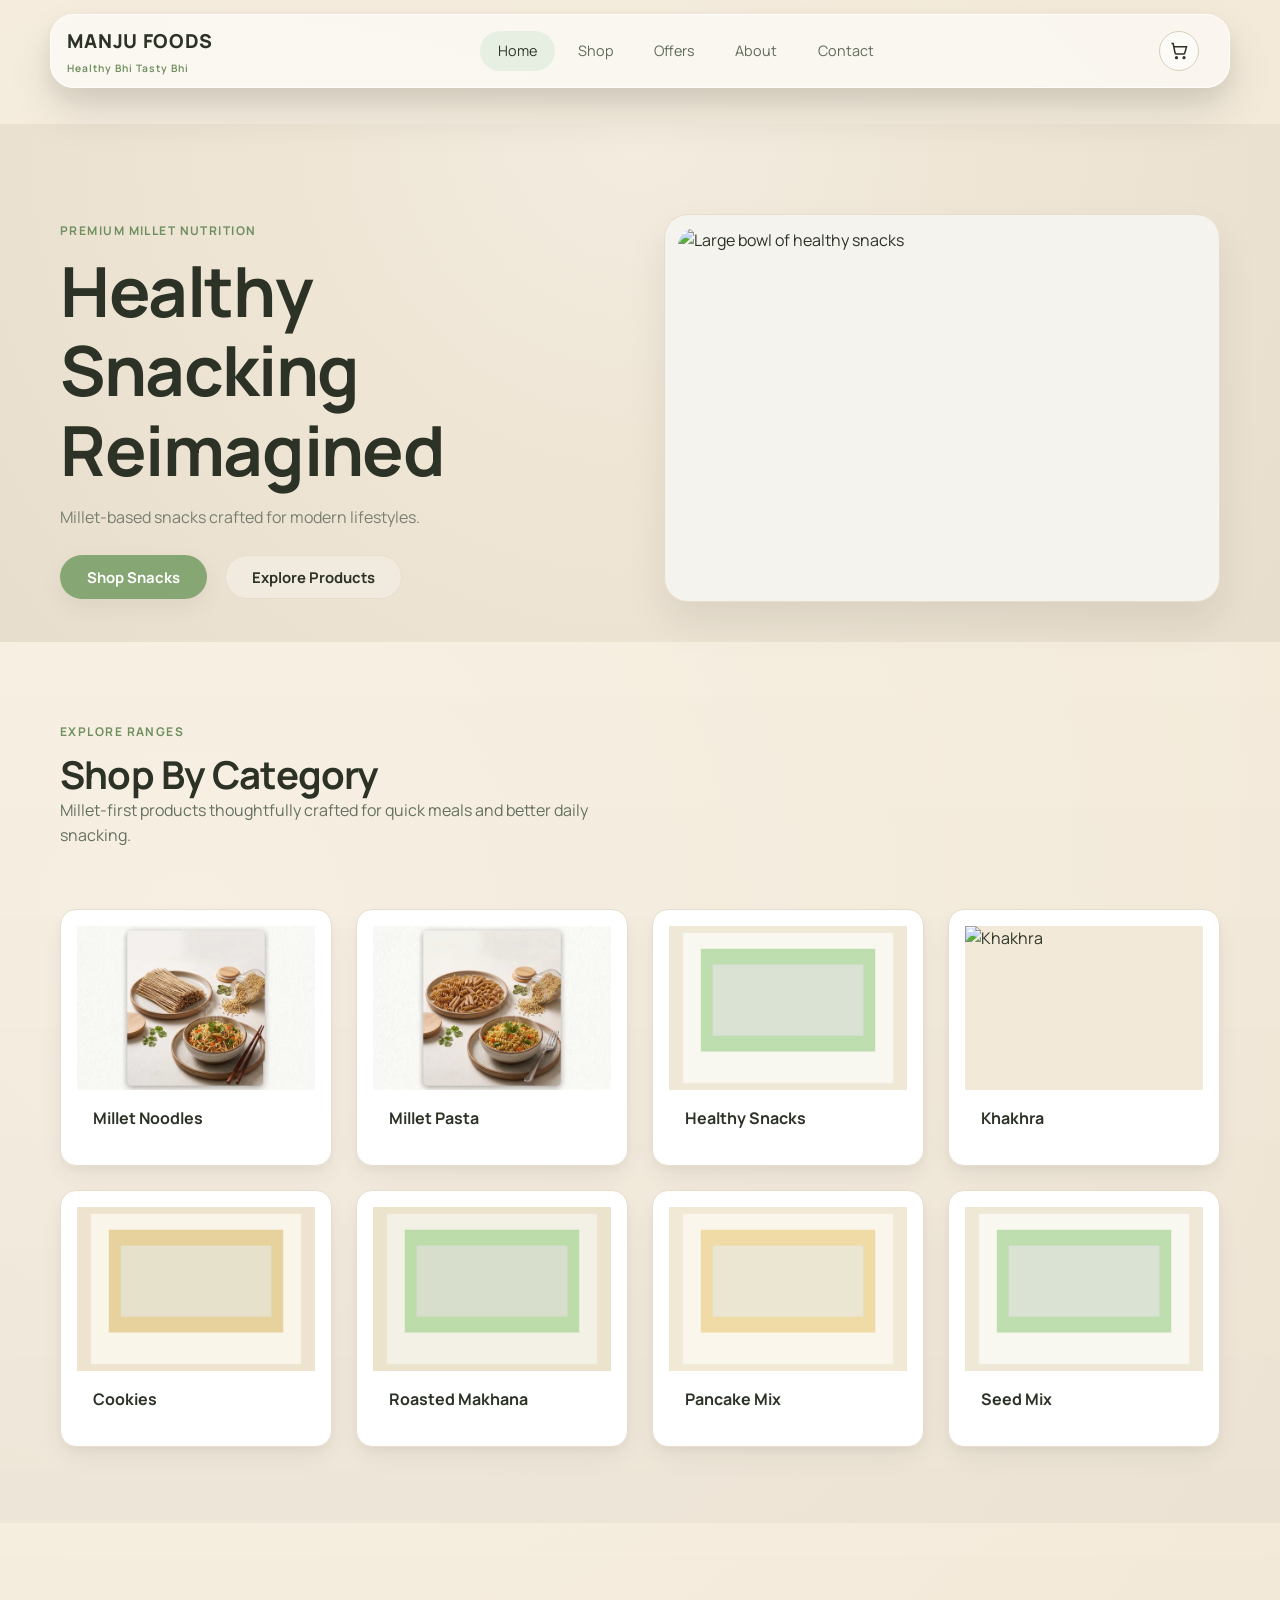
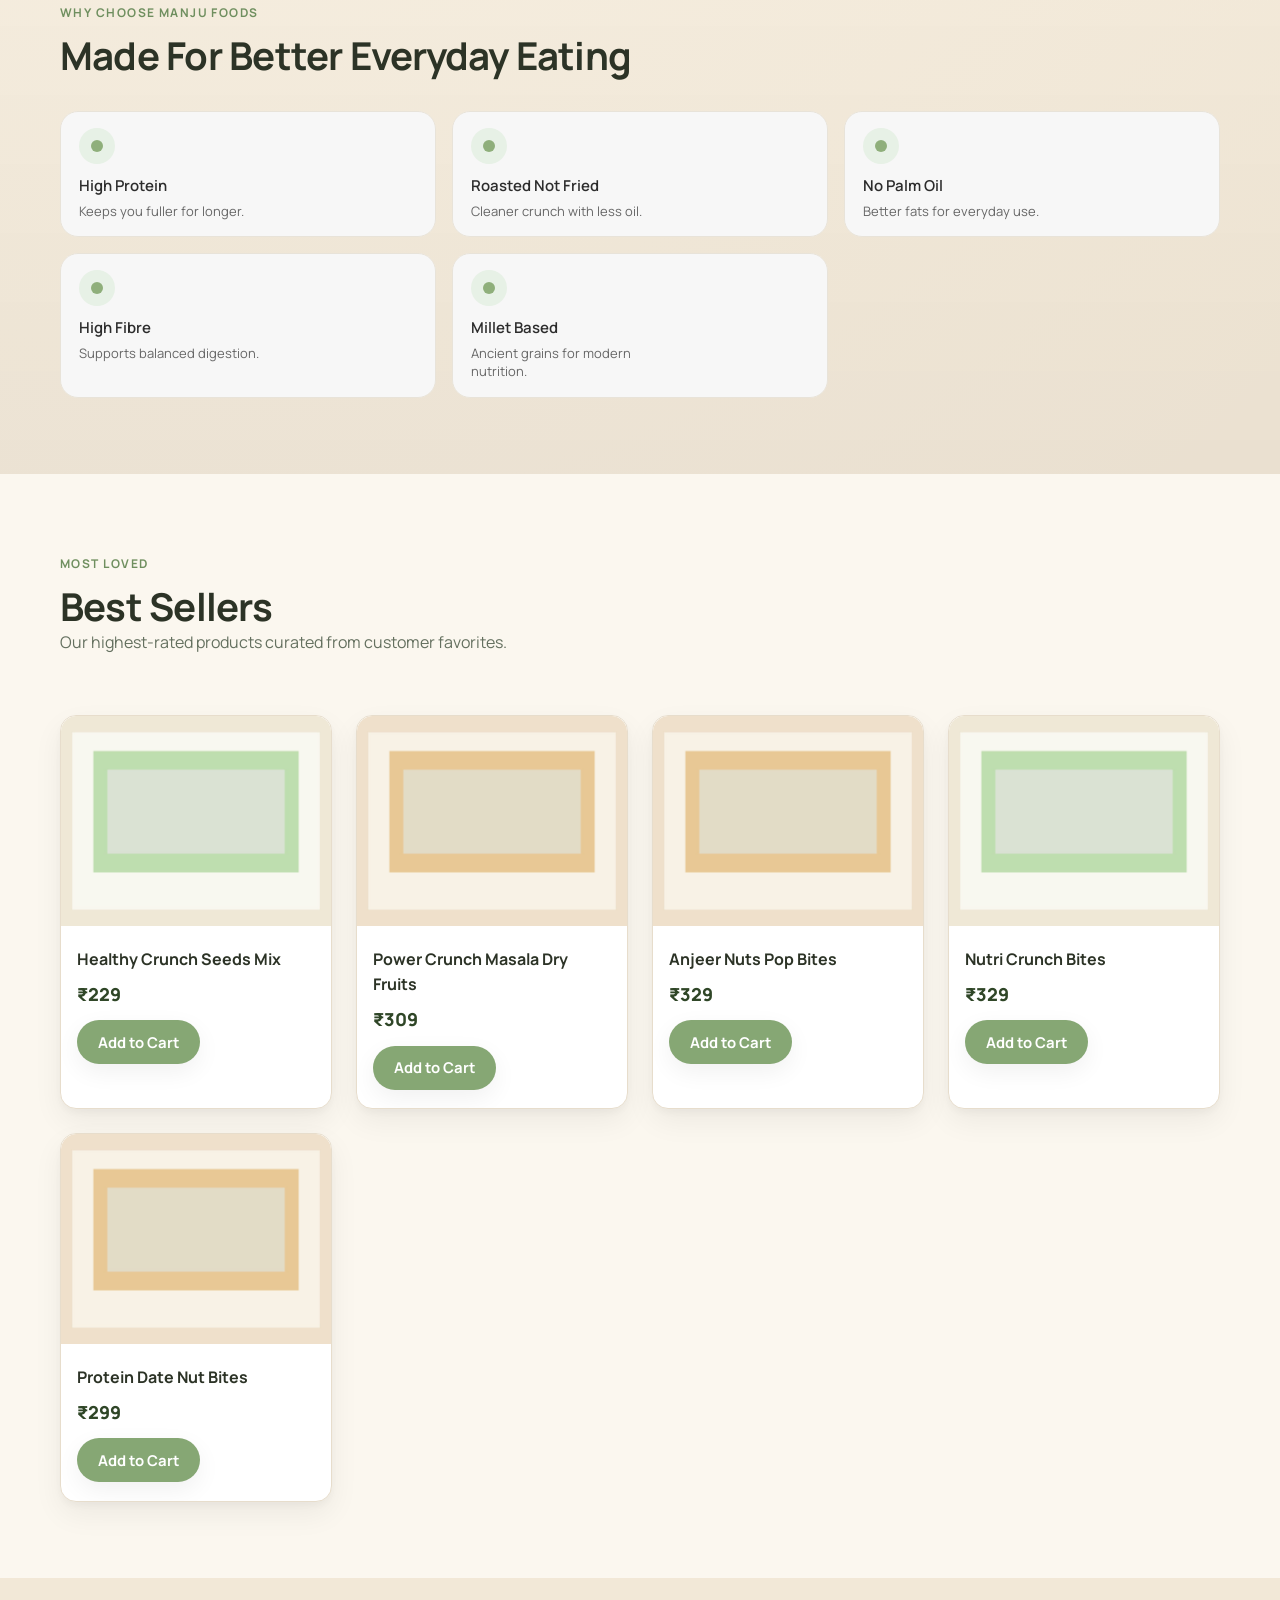
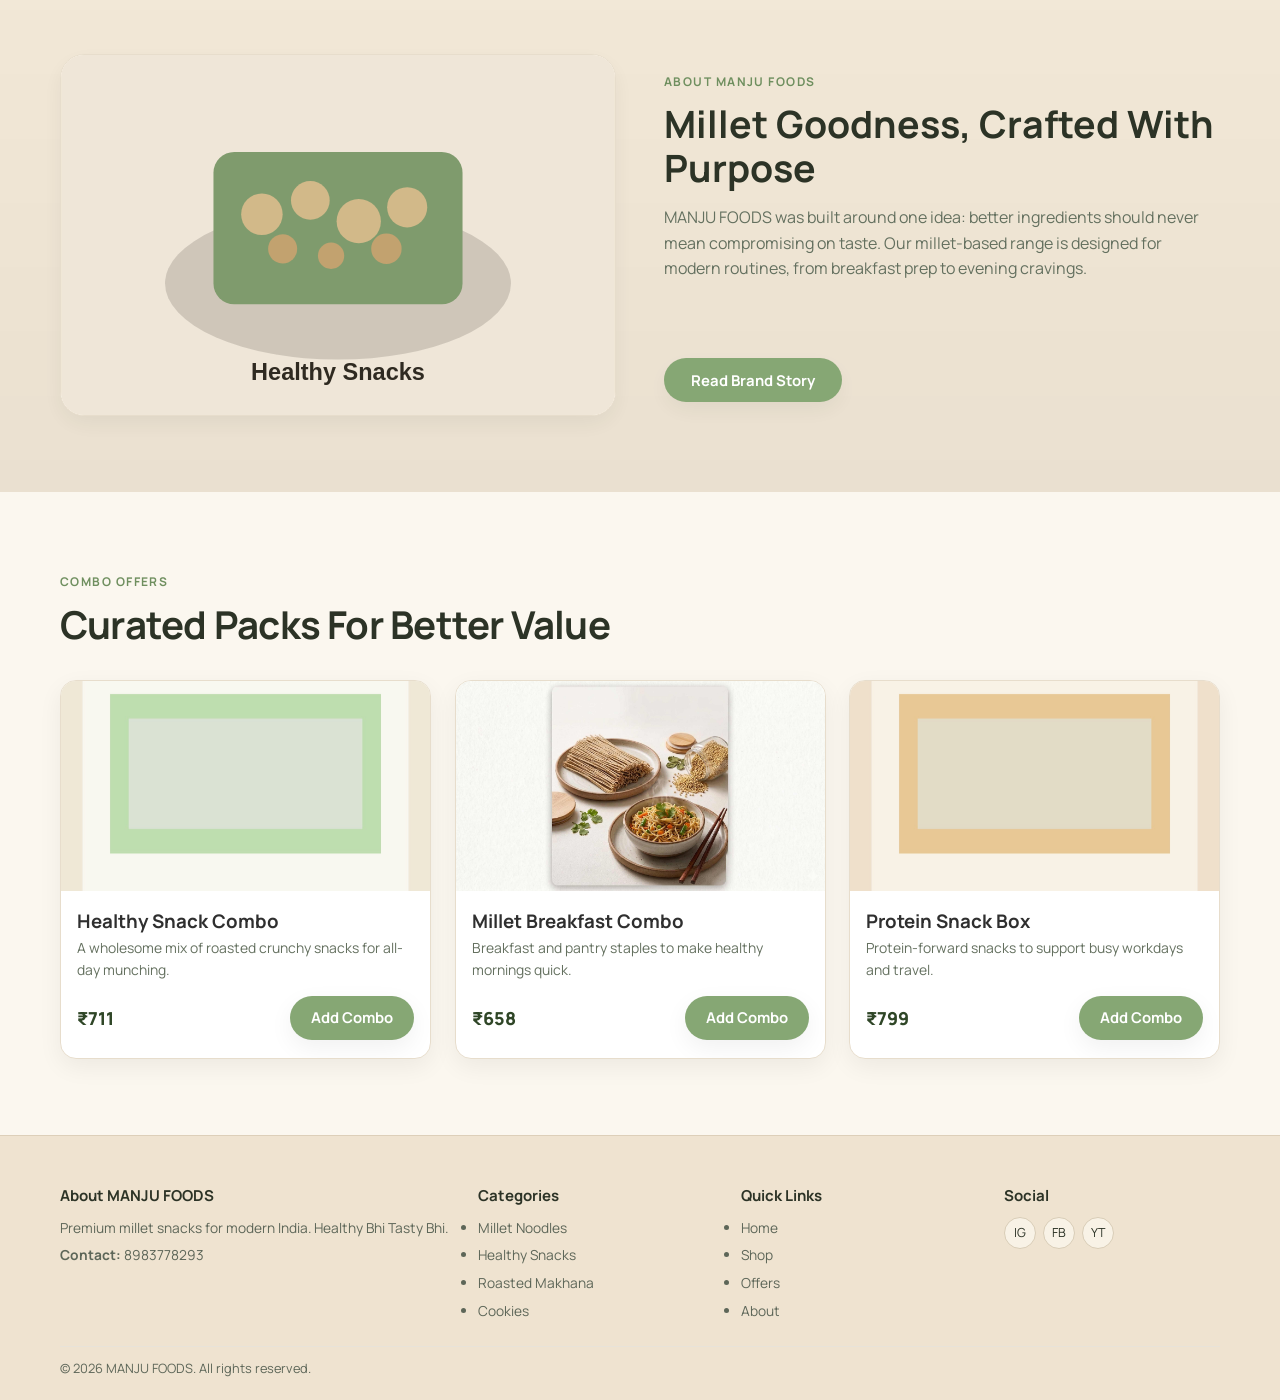
==== index.html @ 7145da46 "UI update: floating icons mobile only + responsive fixes" ====
<!DOCTYPE html>
<html lang="en">
<head>
  <meta charset="UTF-8" />
  <meta name="viewport" content="width=device-width, initial-scale=1.0" />
  <title>MANJU FOODS | Healthy Bhi Tasty Bhi</title>
  <meta name="description" content="MANJU FOODS premium millet-based snacks. Healthy Bhi Tasty Bhi." />
  <script>
    tailwind.config = {
      theme: {
        extend: {
          colors: {
            charcoal: "#151512",
            cream: "#f7f3e9",
            pistachio: "#7b9a66",
            beige: "#dbc8a9",
            gold: "#c6a96a"
          },
          fontFamily: {
            sans: ["Manrope", "sans-serif"]
          }
        }
      }
    };
  </script>
  <script src="https://cdn.tailwindcss.com"></script>
  <link rel="stylesheet" href="css/style.css" />
</head>
<body class="home-premium-top">
  <header class="site-header premium-topbar">
    <div class="container nav-shell">
      <a class="brand" href="index.html">MANJU FOODS<span>Healthy Bhi Tasty Bhi</span></a>

      <nav class="desktop-nav" aria-label="Primary Navigation">
        <a class="active" href="index.html">Home</a>
        <a href="shop.html">Shop</a>
        <a href="offers.html">Offers</a>
        <a href="about.html">About</a>
        <a href="#contact">Contact</a>
      </nav>

      <a class="cart-link" href="cart.html" aria-label="Shopping cart">
        <svg viewBox="0 0 24 24" fill="none" stroke="currentColor" stroke-width="1.8" aria-hidden="true">
          <circle cx="9" cy="20" r="1"></circle>
          <circle cx="18" cy="20" r="1"></circle>
          <path d="M3 3h2l2.2 11.1a2 2 0 0 0 2 1.6h7.8a2 2 0 0 0 2-1.6L21 7H6"></path>
        </svg>
        <span class="cart-count" data-cart-count>0</span>
      </a>

      <button class="menu-toggle" type="button" data-menu-toggle aria-label="Open menu">
        <span></span><span></span><span></span>
      </button>
    </div>

    <nav class="mobile-menu" data-mobile-menu aria-label="Mobile Navigation">
      <a class="active" href="index.html">Home</a>
      <a href="shop.html">Shop</a>
      <a href="offers.html">Offers</a>
      <a href="about.html">About</a>
      <a href="#contact">Contact</a>
      <a href="cart.html">Cart</a>
    </nav>
  </header>

  <main class="site-main">
    <section class="hero section-dark premium-hero">
      <div class="container hero-grid">
        <div class="hero-copy">
          <span class="eyebrow">Premium Millet Nutrition</span>
          <h1>Healthy Snacking Reimagined</h1>
          <p class="hero-subtext">Millet-based snacks crafted for modern lifestyles.</p>

          <div class="hero-buttons">
            <a class="btn btn-primary" href="shop.html">Shop Snacks</a>
            <a class="btn btn-secondary" href="shop.html">Explore Products</a>
          </div>
        </div>

        <div class="hero-image-box">
          <img src="images/hero-bowl.png" alt="Large bowl of healthy snacks" loading="lazy" />
          <img src="images/floating-seed.svg" alt="Seed" class="floating-item one" loading="lazy" />
          <img src="images/floating-grain.svg" alt="Millet grain" class="floating-item two" loading="lazy" />
          <img src="images/floating-nut.svg" alt="Nut" class="floating-item three" loading="lazy" />
        </div>
      </div>
    </section>

    <section class="section section-cream section-soft">
      <div class="container">
        <div class="section-heading section-title">
          <div>
            <span class="eyebrow">Explore Ranges</span>
            <h2>Shop By Category</h2>
            <p class="section-copy">Millet-first products thoughtfully crafted for quick meals and better daily snacking.</p>
          </div>
        </div>

        <div class="category-grid">
          <a class="category-card" href="shop.html">
            <img src="images/products/millet-noodles.jpg" alt="Millet Noodles" loading="lazy" />
            <div class="category-content"><h3>Millet Noodles</h3></div>
          </a>
          <a class="category-card" href="shop.html">
            <img src="images/product-pasta.jpg" alt="Millet Pasta" loading="lazy" />
            <div class="category-content"><h3>Millet Pasta</h3></div>
          </a>
          <a class="category-card" href="shop.html">
            <img src="images/products/seed-mix.jpg" alt="Healthy Snacks" loading="lazy" />
            <div class="category-content"><h3>Healthy Snacks</h3></div>
          </a>
          <a class="category-card" href="shop.html">
            <img src="images/products/khakhra.jpg" alt="Khakhra" loading="lazy" />
            <div class="category-content"><h3>Khakhra</h3></div>
          </a>
          <a class="category-card" href="shop.html">
            <img src="images/products/cookies.jpg" alt="Cookies" loading="lazy" />
            <div class="category-content"><h3>Cookies</h3></div>
          </a>
          <a class="category-card" href="shop.html">
            <img src="images/products/makhana.jpg" alt="Roasted Makhana" loading="lazy" />
            <div class="category-content"><h3>Roasted Makhana</h3></div>
          </a>
          <a class="category-card" href="shop.html">
            <img src="images/products/pancake-mix.jpg" alt="Pancake Mix" loading="lazy" />
            <div class="category-content"><h3>Pancake Mix</h3></div>
          </a>
          <a class="category-card" href="shop.html">
            <img src="images/products/seed-mix.jpg" alt="Seed Mix" loading="lazy" />
            <div class="category-content"><h3>Seed Mix</h3></div>
          </a>
        </div>
      </div>
    </section>

    <section class="section section-soft features-section">
      <div class="container">
        <div class="section-heading section-title">
          <div>
            <span class="eyebrow">Why Choose Manju Foods</span>
            <h2>Made For Better Everyday Eating</h2>
          </div>
        </div>

        <div class="features-grid">
          <article class="feature-card">
            <div class="feature-icon" aria-hidden="true"></div>
            <h3>High Protein</h3>
            <p>Keeps you fuller for longer.</p>
          </article>
          <article class="feature-card">
            <div class="feature-icon" aria-hidden="true"></div>
            <h3>Roasted Not Fried</h3>
            <p>Cleaner crunch with less oil.</p>
          </article>
          <article class="feature-card">
            <div class="feature-icon" aria-hidden="true"></div>
            <h3>No Palm Oil</h3>
            <p>Better fats for everyday use.</p>
          </article>
          <article class="feature-card">
            <div class="feature-icon" aria-hidden="true"></div>
            <h3>High Fibre</h3>
            <p>Supports balanced digestion.</p>
          </article>
          <article class="feature-card">
            <div class="feature-icon" aria-hidden="true"></div>
            <h3>Millet Based</h3>
            <p>Ancient grains for modern nutrition.</p>
          </article>
        </div>
      </div>
    </section>

    <section class="section section-cream">
      <div class="container">
        <div class="section-heading section-title">
          <div>
            <span class="eyebrow">Most Loved</span>
            <h2>Best Sellers</h2>
            <p class="section-copy">Our highest-rated products curated from customer favorites.</p>
          </div>
        </div>
        <div id="bestSellerGrid" class="product-grid product-carousel"></div>
      </div>
    </section>

    <section class="section section-soft">
      <div class="container story-grid">
        <div class="story-image-wrap">
          <img src="images/about-snacks.svg" alt="Manju Foods healthy millet snacks" loading="lazy" />
        </div>

        <article class="story-content">
          <span class="eyebrow">About Manju Foods</span>
          <h2>Millet Goodness, Crafted With Purpose</h2>
          <p>
            MANJU FOODS was built around one idea: better ingredients should never mean compromising on taste.
            Our millet-based range is designed for modern routines, from breakfast prep to evening cravings.
          </p>
          <p>
            Every product follows our clean-label philosophy with roasted formats, functional nutrition, and
            consistent quality you can trust daily.
          </p>
          <a class="btn btn-primary" href="about.html">Read Brand Story</a>
        </article>
      </div>
    </section>

    <section class="section section-cream">
      <div class="container">
        <div class="section-heading section-title">
          <div>
            <span class="eyebrow">Combo Offers</span>
            <h2>Curated Packs For Better Value</h2>
          </div>
        </div>

        <div class="combo-grid">
          <article class="combo-card">
            <img src="images/products/seed-mix.jpg" alt="Healthy Snack Combo" class="combo-image" loading="lazy" />
            <div class="combo-content">
              <h3>Healthy Snack Combo</h3>
              <p>A wholesome mix of roasted crunchy snacks for all-day munching.</p>
              <div class="offer-action-row">
                <strong class="combo-price">₹711</strong>
                <button class="btn btn-primary" data-add-to-cart="healthy-snack-combo">Add Combo</button>
              </div>
            </div>
          </article>

          <article class="combo-card">
            <img src="images/products/millet-noodles.jpg" alt="Millet Breakfast Combo" class="combo-image" loading="lazy" />
            <div class="combo-content">
              <h3>Millet Breakfast Combo</h3>
              <p>Breakfast and pantry staples to make healthy mornings quick.</p>
              <div class="offer-action-row">
                <strong class="combo-price">₹658</strong>
                <button class="btn btn-primary" data-add-to-cart="millet-breakfast-combo">Add Combo</button>
              </div>
            </div>
          </article>

          <article class="combo-card">
            <img src="images/products/dry-fruits.jpg" alt="Protein Snack Box" class="combo-image" loading="lazy" />
            <div class="combo-content">
              <h3>Protein Snack Box</h3>
              <p>Protein-forward snacks to support busy workdays and travel.</p>
              <div class="offer-action-row">
                <strong class="combo-price">₹799</strong>
                <button class="btn btn-primary" data-add-to-cart="protein-snack-box">Add Combo</button>
              </div>
            </div>
          </article>
        </div>
      </div>
    </section>
  </main>

  <footer class="site-footer" id="contact">
    <div class="container footer-grid">
      <div>
        <h4>About MANJU FOODS</h4>
        <p>Premium millet snacks for modern India. Healthy Bhi Tasty Bhi.</p>
        <p><strong>Contact:</strong> 8983778293</p>
      </div>

      <div>
        <h4>Categories</h4>
        <ul>
          <li><a href="shop.html">Millet Noodles</a></li>
          <li><a href="shop.html">Healthy Snacks</a></li>
          <li><a href="shop.html">Roasted Makhana</a></li>
          <li><a href="shop.html">Cookies</a></li>
        </ul>
      </div>

      <div>
        <h4>Quick Links</h4>
        <ul>
          <li><a href="index.html">Home</a></li>
          <li><a href="shop.html">Shop</a></li>
          <li><a href="offers.html">Offers</a></li>
          <li><a href="about.html">About</a></li>
        </ul>
      </div>

      <div>
        <h4>Social</h4>
        <div class="footer-socials">
          <a href="#" aria-label="Instagram">IG</a>
          <a href="#" aria-label="Facebook">FB</a>
          <a href="#" aria-label="YouTube">YT</a>
        </div>
      </div>
    </div>

    <div class="container footer-bottom">© <span data-year></span> MANJU FOODS. All rights reserved.</div>
  </footer>

  <script src="js/script.js"></script>
</body>
</html>
---- css/style.css ----
/*
  MANJU FOODS - Shared styling
  Palette: deep charcoal, warm cream, pistachio accents, beige, subtle gold.
*/

@import url('https://fonts.googleapis.com/css2?family=Manrope:wght@400;500;600;700;800&display=swap');

:root {
  --bg-main: #F5F1E8;
  --bg-soft: #FAF7F2;
  --card: #FFFFFF;
  --green: #8FAF7B;
  --green-dark: #6E8F5F;
  --green-soft: #E8F0E3;
  --text-dark: #2E2E2E;
  --text-muted: #6B6B6B;
  --border: #E8E3D9;
  --shadow: 0 10px 30px rgba(0, 0, 0, 0.05);
  --charcoal-950: var(--bg-main);
  --charcoal-900: var(--bg-soft);
  --charcoal-850: var(--bg-soft);
  --charcoal-800: var(--bg-soft);
  --cream-100: var(--bg-soft);
  --cream-200: var(--bg-main);
  --beige-300: #dbc8a9;
  --beige-500: #b79a70;
  --green-300: var(--green);
  --green-500: var(--green);
  --green-700: var(--green-dark);
  --gold-400: #c6a96a;
  --text-light: var(--text-dark);
  --text-mid: var(--text-muted);
  --danger: #c85959;
  --radius-sm: 10px;
  --radius-md: 16px;
  --radius-lg: 24px;
  --radius-xl: 34px;
  --shadow-soft: var(--shadow);
  --shadow-card: var(--shadow);
  --glass-bg: var(--card);
  --glass-border: var(--border);
  --black: var(--bg-main);
  --charcoal: var(--bg-soft);
  --dark-card: var(--card);
}

* {
  box-sizing: border-box;
  margin: 0;
  padding: 0;
}

html {
  scroll-behavior: smooth;
}

body {
  font-family: 'Manrope', sans-serif;
  background: var(--bg-main);
  color: var(--text-dark);
  line-height: 1.6;
  min-height: 100vh;
  overflow-x: hidden;
}

img {
  max-width: 100%;
  display: block;
  height: auto;
}

a {
  color: inherit;
  text-decoration: none;
}

button,
input,
select,
textarea {
  font: inherit;
}

.container {
  width: min(1160px, 92%);
  max-width: 100%;
  margin-inline: auto;
}

.site-main {
  padding-top: 92px;
}

.section {
  padding: 4.5rem 0;
}

.section-light {
  background: var(--bg-soft);
  color: var(--text-dark);
}

.section-dark {
  background: var(--bg-soft);
}

.section-heading {
  display: flex;
  justify-content: space-between;
  align-items: end;
  gap: 1rem;
  margin-bottom: 2rem;
}

.section-heading h2 {
  font-size: clamp(1.5rem, 2.8vw, 2.3rem);
  line-height: 1.2;
}

.eyebrow {
  display: inline-block;
  margin-bottom: 0.65rem;
  letter-spacing: 0.12em;
  text-transform: uppercase;
  font-size: 0.75rem;
  font-weight: 700;
  color: var(--green-300);
}

.section-light .eyebrow {
  color: var(--green-700);
}

.section-copy {
  color: var(--text-mid);
  max-width: 640px;
  font-size: 0.95rem;
}

.section-light .section-copy {
  color: var(--text-muted);
}

.glass-card {
  background: var(--glass-bg);
  border: 1px solid var(--glass-border);
  border-radius: 16px;
  box-shadow: var(--shadow-card);
  backdrop-filter: none;
}

.p-card,
.product-card,
.combo-card,
.cart-item,
.cart-summary {
  background: var(--card);
  border: 1px solid var(--border);
  border-radius: 16px;
  box-shadow: var(--shadow);
}

.btn {
  border: none;
  border-radius: 999px;
  display: inline-flex;
  align-items: center;
  justify-content: center;
  gap: 0.45rem;
  padding: 0.75rem 1.25rem;
  font-size: 0.92rem;
  font-weight: 700;
  cursor: pointer;
  transition: transform 0.25s ease, box-shadow 0.25s ease, background 0.25s ease;
}

.btn:hover {
  transform: translateY(-2px);
}

.btn-primary {
  background: var(--green);
  color: #fff;
  box-shadow: var(--shadow);
}

.btn-primary:hover {
  background: var(--green-dark);
  box-shadow: var(--shadow);
}

.btn-secondary {
  background: var(--green-soft);
  color: var(--green-dark);
  border: none;
}

.btn-light {
  background: #f8f2e6;
  color: #2b241a;
}

.btn-outline-dark {
  background: transparent;
  color: var(--text-dark);
  border: 1px solid var(--border);
}

.btn-green {
  background: var(--green);
  color: #fff;
  border: none;
}

.btn-green:hover {
  background: var(--green-dark);
}

.btn-outline-green {
  background: var(--green-soft);
  color: var(--green-dark);
  border: none;
}

.site-header,
.navbar {
  position: fixed;
  top: 0;
  left: 0;
  right: 0;
  z-index: 60;
  background: rgba(250, 247, 242, 0.95);
  border-bottom: 1px solid var(--border);
  backdrop-filter: blur(12px);
}

.nav-shell {
  min-height: 92px;
  display: grid;
  grid-template-columns: auto 1fr auto auto;
  gap: 1rem;
  align-items: center;
}

.brand,
.logo {
  font-size: 1.25rem;
  font-weight: 800;
  letter-spacing: 0.04em;
  color: var(--text-dark);
}

.brand span {
  display: block;
  font-size: 0.68rem;
  letter-spacing: 0.11em;
  color: var(--green-300);
  font-weight: 600;
  margin-top: 0.2rem;
}

.desktop-nav {
  justify-self: end;
  display: flex;
  align-items: center;
  gap: 0.4rem;
}

.desktop-nav a {
  font-size: 0.9rem;
  color: var(--text-muted);
  padding: 0.45rem 0.85rem;
  border-radius: 999px;
  transition: background 0.22s ease, color 0.22s ease;
}

.desktop-nav a:hover,
.desktop-nav a.active {
  color: var(--text-dark);
  background: var(--green-soft);
}

.cart-link {
  width: 42px;
  height: 42px;
  border-radius: 50%;
  border: 1px solid var(--border);
  display: grid;
  place-items: center;
  position: relative;
  transition: background 0.25s ease;
}

.cart-link:hover {
  background: var(--green-soft);
}

.cart-link svg {
  width: 20px;
  height: 20px;
}

.cart-count {
  position: absolute;
  right: -5px;
  top: -5px;
  width: 20px;
  height: 20px;
  border-radius: 999px;
  background: var(--gold-400);
  color: #211b12;
  font-size: 0.72rem;
  font-weight: 800;
  display: none;
  place-items: center;
}

.menu-toggle {
  display: none;
  width: 42px;
  height: 42px;
  border-radius: 10px;
  border: 1px solid var(--border);
  background: transparent;
  position: relative;
}

.menu-toggle span {
  width: 20px;
  height: 2px;
  background: var(--text-dark);
  position: absolute;
  left: 10px;
  transition: transform 0.2s ease, opacity 0.2s ease;
}

.menu-toggle span:nth-child(1) {
  top: 13px;
}

.menu-toggle span:nth-child(2) {
  top: 19px;
}

.menu-toggle span:nth-child(3) {
  top: 25px;
}

.menu-toggle.is-open span:nth-child(1) {
  transform: translateY(6px) rotate(45deg);
}

.menu-toggle.is-open span:nth-child(2) {
  opacity: 0;
}

.menu-toggle.is-open span:nth-child(3) {
  transform: translateY(-6px) rotate(-45deg);
}

.mobile-menu {
  display: none;
  flex-direction: column;
  gap: 0.35rem;
  padding: 0.8rem 4% 1rem;
  border-top: 1px solid var(--border);
  background: rgba(250, 247, 242, 0.98);
}

.mobile-menu a {
  padding: 0.8rem 1rem;
  border-radius: 12px;
  font-size: 0.92rem;
  color: var(--text-muted);
}

.mobile-menu a:hover,
.mobile-menu a.active {
  color: var(--text-dark);
  background: var(--green-soft);
}

.mobile-menu.is-open {
  display: flex;
}

.hero {
  position: relative;
  padding: 2rem 0 4.8rem;
  background: linear-gradient(180deg, #FAF7F2 0%, #F5F1E8 100%);
}

.page-hero,
.cart-section,
.checkout-section,
.offers-section,
.product-detail,
.about-section {
  background: var(--bg-soft);
}

.hero-grid {
  display: grid;
  grid-template-columns: 1.05fr 1fr;
  gap: 2rem;
  align-items: center;
  min-width: 0;
}

.hero h1 {
  font-size: clamp(2rem, 6.2vw, 4.1rem);
  line-height: 1.05;
  margin-bottom: 1rem;
  max-width: 13ch;
}

.hero p {
  color: var(--text-mid);
  max-width: 58ch;
  font-size: 1rem;
  margin-bottom: 1.6rem;
}

.hero-buttons {
  display: flex;
  flex-wrap: wrap;
  gap: 0.8rem;
}

.hero-stat-wrap {
  margin-top: 1.6rem;
  display: grid;
  grid-template-columns: repeat(3, minmax(0, 1fr));
  gap: 0.75rem;
}

.hero-stat {
  padding: 0.9rem;
  border-radius: var(--radius-md);
  background: var(--card);
  border: 1px solid var(--border);
  box-shadow: var(--shadow);
}

.hero-stat strong {
  display: block;
  font-size: 1rem;
}

.hero-stat span {
  display: block;
  font-size: 0.77rem;
  color: var(--text-mid);
}

.hero-image-box {
  position: relative;
  padding: 1rem;
  border-radius: 30px;
  background: var(--card);
  border: 1px solid var(--border);
  box-shadow: var(--shadow);
}

.hero-image-box img {
  width: 100%;
  border-radius: 24px;
  min-height: 280px;
  object-fit: cover;
}

/* Floating item is hidden by default (desktop/laptop), visible only on mobile */
.floating-item {
  position: absolute;
  width: 46px;
  height: 46px;
  animation: floaty 3.6s ease-in-out infinite;
  display: none;
}

/* Show floating items only on mobile */
@media (max-width: 768px) {
  .floating-item {
    display: block;
  }
}

.floating-item.one {
  left: -12px;
  top: 10%;
}

.floating-item.two {
  right: -14px;
  top: 26%;
  animation-delay: 0.6s;
}

.floating-item.three {
  right: 14%;
  bottom: -14px;
  animation-delay: 1.1s;
}

@keyframes floaty {
  0%,
  100% {
    transform: translateY(0);
  }
  50% {
    transform: translateY(-10px);
  }
}

.category-grid {
  display: grid;
  grid-template-columns: repeat(4, minmax(0, 1fr));
  gap: 0.9rem;
  min-width: 0;
}

.category-card {
  background: var(--card);
  border: 1px solid var(--border);
  border-radius: 16px;
  box-shadow: var(--shadow);
  padding: 1rem;
}

.section-light .category-card {
  background: var(--card);
  border: 1px solid var(--border);
}

.category-card h3 {
  font-size: 0.95rem;
  margin-bottom: 0.2rem;
}

.category-card p {
  font-size: 0.82rem;
  color: var(--text-mid);
}

.section-light .category-card p {
  color: var(--text-muted);
}

.feature-grid {
  display: grid;
  grid-template-columns: repeat(5, minmax(0, 1fr));
  gap: 0.9rem;
  min-width: 0;
}

.feature-card {
  text-align: center;
  padding: 1.2rem 0.8rem;
}

.feature-icon {
  width: 42px;
  height: 42px;
  margin: 0 auto 0.55rem;
  border-radius: 999px;
  display: grid;
  place-items: center;
  background: rgba(165, 191, 145, 0.18);
  color: var(--green-dark);
  font-weight: 800;
}

.feature-card h3 {
  font-size: 0.84rem;
  margin-bottom: 0.15rem;
}

.feature-card p {
  font-size: 0.74rem;
  color: var(--text-mid);
}

.product-grid {
  display: grid;
  grid-template-columns: repeat(4, minmax(0, 1fr));
  gap: 1rem;
  min-width: 0;
}

.product-card {
  overflow: hidden;
  background: var(--card);
  border: 1px solid var(--border);
  border-radius: 16px;
  box-shadow: var(--shadow);
  min-width: 0;
}

.product-image-wrap {
  display: block;
  background: rgba(247, 243, 233, 0.95);
  border-radius: var(--radius-lg) var(--radius-lg) 0 0;
}

.product-image {
  width: 100%;
  height: 180px;
  object-fit: cover;
}

.product-content {
  padding: 1rem;
}

.product-category {
  font-size: 0.72rem;
  text-transform: capitalize;
  letter-spacing: 0.06em;
  color: var(--green-300);
}

.product-title {
  font-size: 0.95rem;
  margin: 0.35rem 0;
}

.product-price {
  margin-bottom: 0.75rem;
  font-size: 1rem;
  font-weight: 800;
}

.page-banner {
  padding: 1rem 0 2.7rem;
}

.page-banner .banner-card {
  border-radius: 16px;
  padding: 2rem;
  background: var(--card);
  border: 1px solid var(--border);
  box-shadow: var(--shadow);
}

.page-banner h1 {
  font-size: clamp(1.6rem, 4.6vw, 3rem);
  margin-bottom: 0.35rem;
}

.page-banner p {
  color: var(--text-mid);
}

.breadcrumb {
  margin-top: 0.9rem;
  display: flex;
  gap: 0.45rem;
  font-size: 0.82rem;
  color: var(--text-mid);
}

.shop-toolbar {
  display: flex;
  flex-wrap: wrap;
  gap: 0.8rem;
  align-items: center;
  justify-content: space-between;
  margin-bottom: 1rem;
}

.filter-pills {
  display: flex;
  flex-wrap: wrap;
  gap: 0.55rem;
  margin-bottom: 1.2rem;
}

.pill {
  padding: 0.45rem 0.9rem;
  border-radius: 999px;
  border: none;
  background: var(--green-soft);
  color: var(--green-dark);
  cursor: pointer;
  font-size: 0.82rem;
}

.pill-active {
  border-color: transparent;
  background: var(--green);
  color: #fff;
}

.shop-result {
  color: var(--text-mid);
  font-size: 0.86rem;
}

.product-detail-grid {
  display: grid;
  grid-template-columns: 1fr 1fr;
  gap: 2rem;
  align-items: start;
  min-width: 0;
}

.product-detail-image {
  background: var(--cream-100);
  border-radius: var(--radius-xl);
  padding: 1rem;
}

.product-detail-image img {
  width: 100%;
  border-radius: var(--radius-lg);
  min-height: 360px;
  object-fit: cover;
}

.product-detail-content h2 {
  font-size: clamp(1.5rem, 3vw, 2.3rem);
  margin-bottom: 0.4rem;
}

.product-detail-price {
  color: var(--green-300);
  font-size: 1.35rem;
  font-weight: 800;
  margin-bottom: 0.65rem;
}

.product-detail-copy {
  color: var(--text-mid);
  margin-bottom: 1rem;
}

.tag-group {
  display: flex;
  flex-wrap: wrap;
  gap: 0.45rem;
  margin-bottom: 1rem;
}

.tag-chip {
  padding: 0.35rem 0.7rem;
  border-radius: 999px;
  font-size: 0.74rem;
  color: var(--green-dark);
  background: var(--green-soft);
  border: 1px solid var(--border);
}

.qty-control {
  display: inline-grid;
  grid-template-columns: 36px 72px 36px;
  border-radius: 999px;
  border: 1px solid var(--border);
  overflow: hidden;
  margin-right: 0.65rem;
}

.qty-control button,
.qty-control input {
  border: none;
  background: #fff;
  color: var(--text-dark);
  text-align: center;
  height: 40px;
}

.qty-control input {
  width: 72px;
}

.cart-layout {
  display: grid;
  grid-template-columns: 1.3fr 0.8fr;
  gap: 1.2rem;
  min-width: 0;
}

.cart-stack {
  display: grid;
  gap: 0.85rem;
}

.cart-item {
  display: grid;
  grid-template-columns: 108px 1fr auto;
  align-items: center;
  gap: 1rem;
  padding: 0.8rem;
  background: var(--card);
  border: 1px solid var(--border);
  border-radius: 16px;
  box-shadow: var(--shadow);
  min-width: 0;
}

.cart-item-image {
  width: 108px;
  height: 88px;
  border-radius: 12px;
  background: var(--cream-100);
  object-fit: cover;
}

.cart-item-main h3 {
  font-size: 0.96rem;
}

.cart-item-main p {
  color: var(--text-mid);
  font-size: 0.85rem;
}

.cart-item-controls {
  text-align: right;
}

.qty-box {
  display: inline-grid;
  grid-template-columns: repeat(3, 32px);
  height: 34px;
  margin-bottom: 0.5rem;
  border: 1px solid var(--border);
  border-radius: 999px;
  overflow: hidden;
}

.qty-box button,
.qty-box span {
  display: grid;
  place-items: center;
  background: #fff;
  color: var(--text-dark);
}

.cart-line-total {
  font-weight: 800;
  margin-bottom: 0.35rem;
}

.link-btn {
  background: transparent;
  color: #dbb4b4;
  border: none;
  font-size: 0.82rem;
  cursor: pointer;
}

.empty-cart {
  padding: 2rem;
  text-align: center;
}

.empty-cart h3 {
  margin-bottom: 0.35rem;
}

.empty-cart p {
  color: var(--text-mid);
  margin-bottom: 1rem;
}

.summary-card {
  padding: 1rem;
  height: fit-content;
  background: var(--card);
  border: 1px solid var(--border);
  border-radius: 16px;
  box-shadow: var(--shadow);
}

.summary-card h3 {
  font-size: 1.05rem;
  margin-bottom: 0.8rem;
}

.summary-row {
  display: flex;
  justify-content: space-between;
  font-size: 0.9rem;
  padding: 0.48rem 0;
  color: var(--text-mid);
  border-bottom: 1px solid var(--border);
}

.summary-row strong {
  color: var(--text-dark);
}

.summary-total {
  color: var(--text-dark);
  font-size: 1rem;
  font-weight: 800;
}

.coupon-inline {
  margin-top: 0.8rem;
  display: grid;
  grid-template-columns: 1fr auto;
  gap: 0.5rem;
}

.input,
.select,
.textarea {
  width: 100%;
  padding: 0.72rem 0.9rem;
  border-radius: 12px;
  border: 1px solid var(--border);
  background: #fff;
  color: var(--text-dark);
}

.input::placeholder,
.textarea::placeholder {
  color: #c9b9a1;
}

.input:focus,
.select:focus,
.textarea:focus {
  outline: 2px solid rgba(165, 191, 145, 0.45);
}

.checkout-layout {
  display: grid;
  grid-template-columns: 1.25fr 0.85fr;
  gap: 1.2rem;
  min-width: 0;
}

.form-card,
.order-card {
  padding: 1rem;
}

.form-card h3,
.order-card h3 {
  margin-bottom: 0.9rem;
}

.form-grid {
  display: grid;
  grid-template-columns: repeat(2, minmax(0, 1fr));
  gap: 0.85rem;
  min-width: 0;
}

.form-grid .full {
  grid-column: 1 / -1;
}

.payment-options {
  display: grid;
  gap: 0.55rem;
  margin-top: 0.85rem;
}

.pay-option {
  display: flex;
  align-items: center;
  justify-content: space-between;
  gap: 0.6rem;
  padding: 0.7rem 0.8rem;
  border-radius: 12px;
  border: 1px solid var(--border);
  background: #fff;
}

.checkout-item {
  display: grid;
  grid-template-columns: 54px 1fr auto;
  align-items: center;
  gap: 0.65rem;
  padding: 0.45rem 0;
  border-bottom: 1px solid var(--border);
}

.checkout-item img {
  width: 54px;
  height: 44px;
  border-radius: 10px;
  background: var(--cream-100);
  object-fit: cover;
}

.checkout-item small {
  color: var(--text-mid);
}

.checkout-empty {
  color: var(--text-mid);
}

.checkout-empty a {
  color: var(--green-300);
  font-weight: 700;
}

.offer-grid {
  display: grid;
  grid-template-columns: repeat(3, minmax(0, 1fr));
  gap: 1rem;
  min-width: 0;
}

.offer-card {
  overflow: hidden;
  background: var(--card);
  border: 1px solid var(--border);
  border-radius: 16px;
  box-shadow: var(--shadow);
}

.offer-image {
  width: 100%;
  height: 180px;
  object-fit: cover;
  background: var(--cream-100);
}

.offer-content {
  padding: 1rem;
}

.offer-content h3 {
  margin-bottom: 0.3rem;
}

.offer-content p {
  color: var(--text-mid);
  font-size: 0.86rem;
  margin-bottom: 0.85rem;
}

.offer-action-row {
  display: flex;
  justify-content: space-between;
  align-items: center;
  gap: 0.6rem;
}

.about-grid {
  display: grid;
  grid-template-columns: 1.1fr 0.9fr;
  gap: 1rem;
  align-items: center;
  min-width: 0;
}

.about-copy p {
  color: var(--text-mid);
  margin-bottom: 0.8rem;
}

.about-image-stack {
  display: grid;
  gap: 0.7rem;
}

.about-image-stack img {
  width: 100%;
  border-radius: var(--radius-lg);
  border: 1px solid var(--border);
}

.philosophy-grid {
  margin-top: 1.2rem;
  display: grid;
  grid-template-columns: repeat(3, minmax(0, 1fr));
  gap: 0.8rem;
  min-width: 0;
}

.philosophy-card {
  padding: 1rem;
}

.philosophy-card h3 {
  margin-bottom: 0.35rem;
}

.philosophy-card p {
  color: var(--text-mid);
  font-size: 0.88rem;
}

.site-footer {
  margin-top: 3rem;
  padding: 2.5rem 0 1.2rem;
  border-top: 1px solid var(--border);
  background: var(--bg-soft);
}

.footer-grid {
  display: grid;
  grid-template-columns: 1.3fr 0.8fr 0.8fr 0.7fr;
  gap: 1rem;
  min-width: 0;
}

.footer-grid h4 {
  margin-bottom: 0.55rem;
  color: var(--text-dark);
  font-size: 0.94rem;
}

.footer-grid p,
.footer-grid li,
.footer-grid a {
  color: var(--text-mid);
  font-size: 0.86rem;
  margin-bottom: 0.35rem;
}

.footer-socials {
  display: flex;
  gap: 0.45rem;
}

.footer-socials a {
  width: 32px;
  height: 32px;
  border-radius: 999px;
  display: grid;
  place-items: center;
  border: 1px solid var(--border);
  color: var(--text-dark);
  font-size: 0.78rem;
}

.footer-bottom {
  margin-top: 1.2rem;
  padding-top: 0.7rem;
  border-top: 1px solid var(--border);
  color: var(--text-muted);
  font-size: 0.8rem;
}

.toast {
  position: fixed;
  right: 1rem;
  bottom: 1rem;
  z-index: 80;
  max-width: 280px;
  background: #f8f2e8;
  color: #1f1a13;
  padding: 0.7rem 0.9rem;
  border-radius: 12px;
  box-shadow: var(--shadow-soft);
  font-size: 0.84rem;
  font-weight: 700;
}

.toast-error {
  background: #f3dede;
  color: #5e2020;
}

.toast-info {
  background: #e7eadf;
  color: #293125;
}

.toast-hide {
  opacity: 0;
  transform: translateY(8px);
  transition: 0.3s ease;
}

/* 3-layer color hierarchy overrides */
body {
  background: #F6F2E9;
  color: #2F2F2F;
}

.site-header,
.navbar {
  background: #F6F2E9;
  border-bottom: 1px solid #E4DBCC;
}

.page-banner,
.hero {
  background: #F6F2E9;
}

.banner-card,
.page-banner .banner-card {
  background: #E7DECE;
  border: 1px solid #DDD3C3;
  box-shadow: 0 6px 20px rgba(0, 0, 0, 0.05);
}

.product-card,
.offer-card,
.combo-card {
  background: #FFFFFF;
  border: 1px solid #E4DBCC;
  box-shadow: 0 10px 30px rgba(0, 0, 0, 0.06);
  transition: all .25s ease;
}

.product-card:hover {
  transform: translateY(-4px);
  box-shadow: 0 20px 40px rgba(0, 0, 0, 0.08);
}

.pill {
  background: #EFE8DA;
  color: #6E8F5F;
  border: 1px solid #E4DBCC;
}

.pill-active {
  background: #7B9A66;
  color: #FFFFFF;
  border-color: #7B9A66;
}

.btn-primary {
  background: #7B9A66;
  color: #FFFFFF;
}

.btn-primary:hover {
  background: #6E8F5F;
}

h1,
h2,
h3 {
  color: #2F2F2F;
}

p {
  color: #5E5E5E;
}

/* Tablet */
@media (min-width: 1440px) {
  .container {
    width: min(1280px, 90%);
  }
}

@media (max-width: 1024px) {
  .section {
    padding: 4rem 0;
  }

  .product-grid {
    grid-template-columns: repeat(3, minmax(0, 1fr));
  }

  .feature-grid {
    grid-template-columns: repeat(3, minmax(0, 1fr));
  }

  .category-grid {
    grid-template-columns: repeat(3, minmax(0, 1fr));
  }

  .hero-grid,
  .product-detail-grid,
  .cart-layout,
  .checkout-layout,
  .about-grid {
    grid-template-columns: 1fr;
  }

  .offer-grid {
    grid-template-columns: repeat(2, minmax(0, 1fr));
  }

  .footer-grid {
    grid-template-columns: repeat(2, minmax(0, 1fr));
  }
}

/* Mobile */
@media (max-width: 768px) {
  .site-main {
    padding-top: 84px;
  }

  .nav-shell {
    min-height: 84px;
    grid-template-columns: minmax(0, 1fr) auto auto;
    gap: 0.55rem;
  }

  .desktop-nav {
    display: none;
  }

  .menu-toggle {
    display: block;
  }

  .brand {
    font-size: 1.05rem;
    letter-spacing: 0.02em;
  }

  .brand span {
    font-size: 0.62rem;
    letter-spacing: 0.08em;
  }

  .hero {
    padding-top: 1rem;
    padding-bottom: 3.4rem;
  }

  .section-heading {
    flex-direction: column;
    align-items: flex-start;
    gap: 0.7rem;
  }

  .hero-stat-wrap {
    grid-template-columns: repeat(2, minmax(0, 1fr));
  }

  .hero-image-box {
    padding: 0.8rem;
  }

  .product-grid,
  .offer-grid,
  .philosophy-grid,
  .category-grid,
  .feature-grid,
  .form-grid {
    grid-template-columns: 1fr 1fr;
  }

  .cart-item {
    grid-template-columns: 88px 1fr;
  }

  .cart-item-controls {
    grid-column: 1 / -1;
    text-align: left;
    display: flex;
    align-items: center;
    justify-content: space-between;
    gap: 0.5rem;
    flex-wrap: wrap;
  }

  .checkout-item {
    grid-template-columns: 48px 1fr auto;
  }

  .checkout-item img {
    width: 48px;
    height: 40px;
  }
}

@media (max-width: 560px) {
  .container {
    width: min(100%, calc(100% - 1.25rem));
  }

  .section {
    padding: 3rem 0;
  }

  .product-grid,
  .offer-grid,
  .philosophy-grid,
  .category-grid,
  .feature-grid,
  .form-grid {
    grid-template-columns: 1fr;
  }

  .hero-stat-wrap {
    grid-template-columns: 1fr;
  }

  .hero h1 {
    font-size: clamp(1.65rem, 8.5vw, 2.05rem);
  }

  .hero p {
    font-size: 0.93rem;
    margin-bottom: 1.15rem;
  }

  .hero-buttons {
    gap: 0.6rem;
  }

  .hero-buttons .btn {
    width: 100%;
  }

  .btn {
    padding: 0.68rem 1rem;
    font-size: 0.86rem;
  }

  .shop-toolbar {
    align-items: stretch;
  }

  .shop-toolbar .btn {
    width: 100%;
  }

  .page-banner .banner-card {
    padding: 1.05rem;
  }

  .page-banner h1 {
    font-size: clamp(1.35rem, 7vw, 1.8rem);
  }

  .breadcrumb {
    font-size: 0.76rem;
    gap: 0.35rem;
  }

  .coupon-inline {
    grid-template-columns: 1fr;
  }

  .cart-item {
    grid-template-columns: 72px 1fr;
    padding: 0.65rem;
    gap: 0.7rem;
  }

  .cart-item-image {
    width: 72px;
    height: 66px;
  }

  .summary-card,
  .form-card,
  .order-card {
    padding: 0.8rem;
  }

  .qty-control {
    margin-right: 0;
    width: 100%;
    grid-template-columns: 38px minmax(0, 1fr) 38px;
  }

  .qty-control input {
    width: 100%;
  }

  .mobile-menu {
    padding-left: 0.75rem;
    padding-right: 0.75rem;
  }

  .footer-grid {
    grid-template-columns: 1fr;
  }
}

@media (max-width: 380px) {
  .container {
    width: min(100%, calc(100% - 0.9rem));
  }

  .nav-shell {
    min-height: 76px;
    gap: 0.45rem;
  }

  .site-main {
    padding-top: 76px;
  }

  .brand {
    font-size: 0.95rem;
  }

  .brand span {
    display: none;
  }

  .cart-link,
  .menu-toggle {
    width: 38px;
    height: 38px;
  }

  .section {
    padding: 2.45rem 0;
  }

  .hero h1 {
    font-size: 1.52rem;
  }

  .hero-image-box img {
    min-height: 200px;
  }
}

/* Premium UX upgrades: floating navbar, motion, and mobile-first refinements */
body {
  overflow-x: hidden;
}

img {
  height: auto;
}

.site-main {
  padding-top: 118px;
}

.site-header,
.navbar {
  top: 0.55rem;
  background: transparent;
  border-bottom: none;
  backdrop-filter: none;
  pointer-events: auto;
  transition: top 0.3s ease;
}

.site-header.is-scrolled {
  top: 0.3rem;
}

.nav-shell {
  min-height: 70px;
  display: flex;
  align-items: center;
  justify-content: space-between;
  gap: 0.85rem;
  width: min(1220px, 96%);
  margin-inline: auto;
  padding: 0.58rem 1.05rem;
  border-radius: 999px;
  background: rgba(248, 244, 235, 0.74);
  border: 1px solid rgba(255, 255, 255, 0.78);
  box-shadow: 0 14px 32px rgba(21, 24, 18, 0.1);
  backdrop-filter: blur(14px) saturate(1.1);
  -webkit-backdrop-filter: blur(14px) saturate(1.1);
  transform-origin: top center;
  transition: transform 0.3s ease, box-shadow 0.3s ease, background 0.3s ease;
}

.site-header.is-scrolled .nav-shell {
  transform: translateY(-2px);
  background: rgba(248, 244, 235, 0.9);
  box-shadow: 0 20px 36px rgba(21, 24, 18, 0.16);
}

.brand,
.logo {
  font-size: 1.18rem;
  letter-spacing: 0.035em;
  margin-right: auto;
  white-space: nowrap;
}

.brand span {
  font-size: 0.64rem;
  letter-spacing: 0.1em;
  font-weight: 650;
}

.desktop-nav {
  flex: 1;
  justify-content: center;
  gap: 0.35rem;
}

.desktop-nav a {
  position: relative;
}

.desktop-nav a::after {
  content: "";
  position: absolute;
  left: 0.82rem;
  right: 0.82rem;
  bottom: 0.32rem;
  height: 2px;
  border-radius: 999px;
  background: var(--green-dark);
  transform: scaleX(0);
  transform-origin: center;
  transition: transform 0.22s ease;
}

.desktop-nav a:hover::after,
.desktop-nav a.active::after {
  transform: scaleX(1);
}

.cart-link,
.menu-toggle {
  flex-shrink: 0;
}

.menu-toggle {
  border-radius: 999px;
  background: rgba(255, 255, 255, 0.45);
}

.menu-toggle span {
  width: 18px;
  left: 11px;
}

.mobile-menu {
  display: flex;
  position: absolute;
  left: 50%;
  top: calc(100% + 0.45rem);
  width: min(560px, 96%);
  padding: 0.82rem 0.92rem;
  border-top: 0;
  border-radius: 24px;
  border: 1px solid var(--border);
  background: rgba(250, 247, 242, 0.95);
  box-shadow: 0 18px 30px rgba(27, 30, 24, 0.12);
  backdrop-filter: blur(10px);
  max-height: 0;
  opacity: 0;
  overflow: hidden;
  pointer-events: none;
  transform: translate(-50%, -8px);
  transform-origin: top center;
  transition: max-height 0.3s ease, opacity 0.26s ease, transform 0.26s ease;
}

.mobile-menu.is-open {
  max-height: 420px;
  opacity: 1;
  transform: translate(-50%, 0);
  pointer-events: auto;
}

.hero h1 {
  font-size: clamp(2rem, 6vw, 4.3rem);
}

.hero p {
  font-size: clamp(0.95rem, 2vw, 1.08rem);
}

.section {
  padding: clamp(2.8rem, 5vw, 4.6rem) 0;
}

.banner-card,
.page-banner .banner-card {
  border-radius: 24px;
  padding: clamp(1.15rem, 2.8vw, 2.2rem);
}

.product-grid,
.offer-grid,
.category-grid,
.feature-grid,
.cart-layout,
.checkout-layout,
.about-grid,
.philosophy-grid,
.footer-grid {
  min-width: 0;
}

.product-card,
.offer-card,
.combo-card,
.cart-item {
  min-width: 0;
}

.product-image-wrap {
  overflow: hidden;
  position: relative;
}

.product-image,
.offer-image {
  transition: transform 0.5s ease;
}

.product-card,
.offer-card,
.combo-card {
  transition: transform 0.3s ease, box-shadow 0.3s ease;
}

.product-card:hover,
.offer-card:hover,
.combo-card:hover {
  transform: translateY(-6px);
  box-shadow: 0 22px 40px rgba(24, 28, 19, 0.12);
}

.product-card:hover .product-image,
.offer-card:hover .offer-image {
  transform: scale(1.07);
}

.product-card .btn,
.offer-card .btn,
.combo-card .btn {
  opacity: 0.9;
  transform: translateY(5px);
  transition: opacity 0.28s ease, transform 0.28s ease, background 0.24s ease;
}

.product-card:hover .btn,
.offer-card:hover .btn,
.combo-card:hover .btn {
  opacity: 1;
  transform: translateY(0);
}

.btn.is-adding {
  transform: scale(0.96);
}

.footer-grid a {
  transition: color 0.24s ease;
}

.footer-grid a:hover {
  color: var(--green-dark);
}

body.page-visible {
  animation: pageEnter 0.4s ease both;
}

body.page-leaving {
  opacity: 0;
  transform: translateY(8px);
  transition: opacity 0.34s ease, transform 0.34s ease;
}

@keyframes pageEnter {
  0% {
    opacity: 0;
    transform: translateY(10px);
  }
  100% {
    opacity: 1;
    transform: translateY(0);
  }
}

@media (min-width: 1440px) {
  .container {
    width: min(1280px, 90%);
  }
}

@media (max-width: 1024px) {
  .section {
    padding: 4rem 0;
  }
}

@media (max-width: 768px) {
  .site-main {
    padding-top: 100px;
  }

  .nav-shell {
    min-height: 64px;
    width: min(740px, 96%);
    grid-template-columns: minmax(0, 1fr) auto auto;
    gap: 0.55rem;
    padding: 0.45rem 0.7rem;
  }

  .brand {
    font-size: 1.05rem;
    letter-spacing: 0.02em;
  }

  .brand span {
    font-size: 0.62rem;
    letter-spacing: 0.08em;
  }

  .desktop-nav {
    display: none;
  }

  .menu-toggle {
    display: block;
  }

  .hero {
    padding-bottom: 3.4rem;
  }

  .section-heading {
    flex-direction: column;
    align-items: flex-start;
    gap: 0.7rem;
  }

  .hero-image-box {
    padding: 0.8rem;
  }

  .cart-item-controls {
    flex-wrap: wrap;
  }

  .product-card .btn,
  .offer-card .btn,
  .combo-card .btn {
    opacity: 1;
    transform: none;
  }
}

@media (max-width: 560px) {
  .container {
    width: min(100%, calc(100% - 1.25rem));
  }

  .section {
    padding: 3rem 0;
  }

  .hero h1 {
    font-size: clamp(1.65rem, 8.5vw, 2.05rem);
  }

  .hero p {
    font-size: 0.93rem;
    margin-bottom: 1.15rem;
  }

  .hero-buttons .btn,
  .shop-toolbar .btn {
    width: 100%;
  }

  .btn {
    padding: 0.68rem 1rem;
    font-size: 0.86rem;
  }

  .page-banner h1 {
    font-size: clamp(1.35rem, 7vw, 1.8rem);
  }

  .breadcrumb {
    font-size: 0.76rem;
  }
}

@media (max-width: 380px) {
  .site-main {
    padding-top: 90px;
  }

  .nav-shell {
    min-height: 58px;
    padding: 0.4rem 0.6rem;
  }

  .brand {
    font-size: 0.95rem;
  }

  .brand span {
    display: none;
  }

  .cart-link,
  .menu-toggle {
    width: 38px;
    height: 38px;
  }

  .hero h1 {
    font-size: 1.52rem;
  }
}

/* ===== Premium D2C Refresh: March 2026 ===== */
:root {
  --premium-beige: #f2e8d7;
  --premium-cream: #fbf7ef;
  --premium-cream-deep: #f6eedf;
  --premium-green: #86a774;
  --premium-green-dark: #6f8f5f;
  --premium-text: #2c3326;
  --premium-muted: #64705f;
  --premium-border: #e7ddcc;
  --premium-shadow: 0 8px 25px rgba(0, 0, 0, 0.06);
}

body {
  background:
    radial-gradient(circle at 15% 20%, #f8f1e4 0%, transparent 40%),
    radial-gradient(circle at 85% 0%, #f2e9d8 0%, transparent 35%),
    var(--premium-beige);
  color: var(--premium-text);
}

p {
  color: var(--premium-muted);
}

.site-main {
  padding-top: 96px;
}

.site-header,
.navbar {
  top: 0;
  border-bottom: 1px solid var(--premium-border);
  background: rgba(251, 247, 239, 0.92);
  backdrop-filter: blur(10px);
}

.site-header.is-scrolled {
  top: 0;
}

.nav-shell {
  width: min(1160px, 92%);
  min-height: 84px;
  display: grid;
  grid-template-columns: auto 1fr auto auto;
  align-items: center;
  gap: 1rem;
  margin-inline: auto;
  padding: 0;
  border: none;
  border-radius: 0;
  background: transparent;
  box-shadow: none;
}

.brand,
.logo {
  font-size: 1.2rem;
  color: var(--premium-text);
}

.brand span {
  color: var(--premium-green-dark);
}

.desktop-nav a {
  color: var(--premium-muted);
}

.desktop-nav a:hover,
.desktop-nav a.active {
  color: var(--premium-text);
  background: #eef4e9;
}

.desktop-nav a::after {
  display: none;
}

.cart-link {
  border-color: var(--premium-border);
  color: var(--premium-text);
}

.cart-link:hover {
  background: #edf4e8;
}

.menu-toggle {
  border-color: var(--premium-border);
  background: #f8f2e8;
}

.mobile-menu {
  display: none;
  position: static;
  transform: none;
  width: 100%;
  max-height: none;
  opacity: 1;
  pointer-events: auto;
  border: 0;
  border-top: 1px solid var(--premium-border);
  border-radius: 0;
  box-shadow: none;
  background: rgba(251, 247, 239, 0.98);
  padding: 0.8rem 4% 1rem;
}

.mobile-menu.is-open {
  display: flex;
}

.section {
  padding: 4.75rem 0;
}

.section-dark,
.section-light {
  background: transparent;
}

.section-cream {
  background: var(--premium-cream);
}

.section-soft {
  background: var(--premium-cream-deep);
}

.section-heading {
  margin-bottom: 2rem;
}

.section-heading h2 {
  font-size: clamp(1.75rem, 3vw, 2.65rem);
  letter-spacing: -0.02em;
  line-height: 1.15;
  color: var(--premium-text);
}

.section-copy {
  max-width: 60ch;
  color: var(--premium-muted);
}

.eyebrow {
  color: var(--premium-green-dark);
}

.btn {
  border-radius: 999px;
  padding: 12px 26px;
  font-size: 0.93rem;
  font-weight: 700;
  line-height: 1;
  min-height: 44px;
  transition: transform 0.25s ease, background 0.25s ease, box-shadow 0.25s ease;
}

.btn:hover {
  transform: translateY(-2px);
}

.btn-primary,
.btn-green {
  background: var(--premium-green);
  color: #fff;
  border: 1px solid transparent;
  box-shadow: var(--premium-shadow);
}

.btn-primary:hover,
.btn-green:hover {
  background: var(--premium-green-dark);
}

.btn-secondary,
.btn-outline-green {
  background: #f1ebdf;
  color: var(--premium-text);
  border: 1px solid var(--premium-border);
  box-shadow: none;
}

.btn-outline-dark {
  background: transparent;
  color: var(--premium-text);
  border: 1px solid #d8cdb8;
  box-shadow: none;
}

.hero.premium-hero {
  background: linear-gradient(145deg, #f8f0e1 0%, #f3e8d7 45%, #faf4e9 100%);
  padding: 3.2rem 0 4.3rem;
}

.hero-grid {
  display: grid;
  grid-template-columns: minmax(0, 1fr) minmax(0, 1fr);
  gap: clamp(1.5rem, 4vw, 3.25rem);
  align-items: center;
}

.hero-copy h1,
.hero h1 {
  font-size: clamp(2.25rem, 5.4vw, 4.35rem);
  line-height: 1.05;
  max-width: 12ch;
  margin-bottom: 1rem;
  color: var(--premium-text);
}

.hero-copy .hero-subtext,
.hero-subtext {
  font-size: clamp(1rem, 2vw, 1.16rem);
  max-width: 42ch;
  margin-bottom: 1.6rem;
  color: #5c6759;
}

.hero-buttons {
  display: flex;
  flex-wrap: wrap;
  gap: 0.85rem;
}

.hero-image-box {
  position: relative;
  border-radius: 30px;
  padding: 1rem;
  background: rgba(255, 255, 255, 0.78);
  border: 1px solid var(--premium-border);
  box-shadow: var(--premium-shadow);
  overflow: hidden;
}

.hero-image-box::after {
  content: "";
  position: absolute;
  inset: auto -30% -35% auto;
  width: 270px;
  height: 270px;
  background: radial-gradient(circle, rgba(134, 167, 116, 0.2) 0%, rgba(134, 167, 116, 0) 70%);
  pointer-events: none;
}

.hero-image-box > img:first-child {
  width: 100%;
  min-height: 360px;
  border-radius: 22px;
  object-fit: cover;
}

.floating-item {
  width: 46px;
  height: 46px;
}

.category-grid {
  display: grid;
  grid-template-columns: repeat(4, minmax(0, 1fr));
  gap: 24px;
}

.category-card {
  display: block;
  border-radius: 16px;
  border: 1px solid var(--premium-border);
  background: #fff;
  box-shadow: var(--premium-shadow);
  overflow: hidden;
  transition: transform 0.25s ease, box-shadow 0.25s ease;
}

.category-card:hover {
  transform: translateY(-6px);
  box-shadow: 0 14px 28px rgba(0, 0, 0, 0.09);
}

.category-card img {
  width: 100%;
  height: 164px;
  object-fit: cover;
  background: #f3e9d8;
}

.category-content {
  padding: 1rem 1rem 1.1rem;
}

.category-card h3 {
  font-size: 1rem;
  font-weight: 700;
  margin: 0;
  color: var(--premium-text);
}

.benefits-grid {
  display: grid;
  grid-template-columns: repeat(5, minmax(0, 1fr));
  gap: 24px;
}

.benefit-card {
  background: #fff;
  border: 1px solid var(--premium-border);
  border-radius: 16px;
  box-shadow: var(--premium-shadow);
  padding: 1.2rem;
  transition: transform 0.25s ease, box-shadow 0.25s ease;
}

.benefit-card:hover {
  transform: translateY(-6px);
  box-shadow: 0 14px 28px rgba(0, 0, 0, 0.09);
}

.benefit-icon {
  width: 46px;
  height: 46px;
  margin-bottom: 0.75rem;
  border-radius: 999px;
  border: 1px solid #d8e4d0;
  background: #f2f8ee;
  display: grid;
  place-items: center;
}

.benefit-icon img {
  width: 22px;
  height: 22px;
}

.benefit-card h3 {
  font-size: 0.98rem;
  margin-bottom: 0.3rem;
  color: var(--premium-text);
}

.benefit-card p {
  font-size: 0.86rem;
  color: var(--premium-muted);
}

.product-grid,
.offer-grid,
.combo-grid {
  display: grid;
  grid-template-columns: repeat(auto-fit, minmax(220px, 1fr));
  gap: 24px;
}

.product-card,
.offer-card,
.combo-card {
  border-radius: 16px;
  overflow: hidden;
  border: 1px solid var(--premium-border);
  background: #fff;
  box-shadow: var(--premium-shadow);
  transition: transform 0.25s ease, box-shadow 0.25s ease;
}

.product-card:hover,
.offer-card:hover,
.combo-card:hover {
  transform: translateY(-6px);
  box-shadow: 0 16px 30px rgba(0, 0, 0, 0.1);
}

.product-image-wrap {
  background: #f8f2e6;
  border-radius: 16px 16px 0 0;
  overflow: hidden;
}

.product-image,
.offer-image,
.combo-image {
  width: 100%;
  height: 210px;
  object-fit: cover;
  transition: transform 0.35s ease;
}

.product-card:hover .product-image,
.offer-card:hover .offer-image,
.combo-card:hover .combo-image {
  transform: scale(1.04);
}

.product-content,
.offer-content,
.combo-content {
  padding: 1rem 1rem 1.15rem;
}

.product-category {
  color: var(--premium-green-dark);
}

.product-title {
  font-size: 1rem;
  margin: 0.3rem 0 0.45rem;
  color: var(--premium-text);
}

.product-price,
.combo-price,
.offer-action-row strong {
  font-size: 1.12rem;
  color: #2f4627;
  font-weight: 800;
}

.offer-content p,
.combo-content p {
  font-size: 0.87rem;
  color: var(--premium-muted);
  margin-bottom: 0.9rem;
}

.offer-action-row {
  display: flex;
  align-items: center;
  justify-content: space-between;
  gap: 0.8rem;
}

.product-card .btn,
.offer-card .btn,
.combo-card .btn {
  opacity: 1;
  transform: none;
  border-radius: 999px;
  padding: 12px 20px;
}

.story-grid {
  display: grid;
  grid-template-columns: minmax(0, 1fr) minmax(0, 1fr);
  gap: clamp(1.5rem, 4vw, 3rem);
  align-items: center;
}

.story-image-wrap {
  border-radius: 24px;
  overflow: hidden;
  border: 1px solid var(--premium-border);
  box-shadow: var(--premium-shadow);
  background: #fff;
}

.story-image-wrap img {
  width: 100%;
  min-height: 340px;
  object-fit: cover;
  background: #f3e7d4;
}

.story-content h2 {
  font-size: clamp(1.6rem, 3vw, 2.35rem);
  line-height: 1.18;
  margin-bottom: 0.9rem;
  color: var(--premium-text);
}

.story-content p {
  margin-bottom: 0.8rem;
}

.page-banner {
  background: linear-gradient(145deg, #f8f0e2 0%, #f4e9d8 100%);
}

.page-banner .banner-card {
  background: var(--premium-cream);
  border: 1px solid var(--premium-border);
  border-radius: 20px;
  box-shadow: var(--premium-shadow);
}

.pill {
  background: #f4ecdf;
  border: 1px solid var(--premium-border);
  color: #53614f;
}

.pill-active {
  background: var(--premium-green);
  color: #fff;
  border-color: var(--premium-green);
}

.site-footer {
  margin-top: 0;
  padding: 3rem 0 1.3rem;
  background: #efe3d0;
  border-top: 1px solid #ddcfb9;
}

.footer-grid h4 {
  color: var(--premium-text);
}

.footer-grid p,
.footer-grid li,
.footer-grid a,
.footer-bottom {
  color: #5d6658;
}

.footer-socials a {
  border: 1px solid #d8ccb6;
  background: #f8f2e6;
  color: var(--premium-text);
}

.footer-socials a:hover {
  background: var(--premium-green);
  color: #fff;
  border-color: transparent;
}

@media (max-width: 1120px) {
  .category-grid {
    grid-template-columns: repeat(3, minmax(0, 1fr));
  }

  .benefits-grid {
    grid-template-columns: repeat(3, minmax(0, 1fr));
  }
}

@media (max-width: 900px) {
  .hero-grid,
  .story-grid {
    grid-template-columns: 1fr;
  }

  .hero-image-box > img:first-child {
    min-height: 300px;
  }

  .category-grid,
  .benefits-grid {
    grid-template-columns: repeat(2, minmax(0, 1fr));
  }
}

@media (max-width: 768px) {
  .site-main {
    padding-top: 84px;
  }

  .nav-shell {
    min-height: 68px;
    grid-template-columns: minmax(0, 1fr) auto auto;
    gap: 0.6rem;
  }

  .desktop-nav {
    display: none;
  }

  .menu-toggle {
    display: block;
  }

  .hero.premium-hero {
    padding-top: 1.25rem;
    padding-bottom: 3.3rem;
  }

  .hero-copy h1,
  .hero h1 {
    font-size: clamp(2rem, 10vw, 2.75rem);
  }

  .hero-buttons {
    width: 100%;
  }

  .hero-buttons .btn {
    flex: 1 1 220px;
  }
}

@media (max-width: 560px) {
  .section {
    padding: 3.2rem 0;
  }

  .category-grid,
  .benefits-grid {
    grid-template-columns: 1fr;
  }

  .product-grid,
  .offer-grid,
  .combo-grid {
    grid-template-columns: repeat(auto-fit, minmax(220px, 1fr));
    gap: 18px;
  }

  .hero-buttons .btn,
  .shop-toolbar .btn {
    width: 100%;
    flex: 1 1 100%;
  }

  .product-card .btn,
  .offer-card .btn,
  .combo-card .btn {
    width: 100%;
  }
}

/* ===== Premium UI Polish + Responsive Refinement ===== */
.glass-card,
.banner-card,
.page-banner .banner-card,
.hero-image-box,
.product-card,
.category-card {
  box-shadow: 0 4px 10px rgba(0, 0, 0, 0.04), 0 12px 30px rgba(0, 0, 0, 0.06);
}

.product-card,
.category-card {
  transition: transform .25s ease, box-shadow .25s ease;
}

.product-card:hover,
.category-card:hover {
  transform: translateY(-4px);
  box-shadow: 0 14px 40px rgba(0, 0, 0, 0.08);
}

.product-image {
  transition: transform .4s ease;
}

.product-card:hover .product-image {
  transform: scale(1.05);
}

.btn {
  transition: all .25s ease;
}

.btn:hover {
  transform: translateY(-2px);
  box-shadow: 0 8px 20px rgba(0, 0, 0, 0.08);
}

.site-header,
.navbar {
  position: sticky;
  top: 20px;
  left: 0;
  right: 0;
  height: 0;
  z-index: 90;
  border: 0;
  overflow: visible;
  pointer-events: none;
  background: rgba(250, 247, 242, 0.85);
  backdrop-filter: blur(14px);
  -webkit-backdrop-filter: blur(14px);
}

.site-header .nav-shell {
  width: calc(100% - 120px);
  max-width: 1240px;
  margin: 0 auto;
  min-height: 72px;
  padding: 0.5rem 0.95rem;
  border-radius: 16px;
  border: 1px solid rgba(231, 221, 204, 0.92);
  background: rgba(250, 247, 242, 0.78);
  box-shadow: 0 4px 10px rgba(0, 0, 0, 0.04), 0 12px 30px rgba(0, 0, 0, 0.06);
  backdrop-filter: blur(14px);
  -webkit-backdrop-filter: blur(14px);
  display: grid;
  grid-template-columns: auto 1fr auto auto;
  gap: 0.9rem;
  align-items: center;
  pointer-events: auto;
}

.desktop-nav {
  justify-self: center;
  gap: 0.28rem;
}

.desktop-nav a {
  color: #5f6a5a;
  padding: 8px 18px;
  border-radius: 999px;
  background: transparent;
  transition: background 0.22s ease, color 0.22s ease;
}

.desktop-nav a:hover,
.desktop-nav a.active {
  background: #e7efe3;
  color: #2f392a;
}

.cart-link {
  width: 40px;
  height: 40px;
  border-radius: 999px;
  border: 1px solid #d8cdb8;
  background: rgba(255, 255, 255, 0.5);
}

.menu-toggle {
  width: 40px;
  height: 40px;
  border-radius: 999px;
  border: 1px solid #d8cdb8;
  background: rgba(255, 255, 255, 0.5);
}

.menu-toggle span {
  left: 10px;
}

.mobile-menu {
  display: none;
  width: calc(100% - 120px);
  max-width: 1240px;
  margin: 8px auto 0;
  padding: 0.75rem;
  border-radius: 16px;
  border: 1px solid rgba(231, 221, 204, 0.95);
  background: rgba(250, 247, 242, 0.92);
  box-shadow: 0 4px 10px rgba(0, 0, 0, 0.04), 0 12px 30px rgba(0, 0, 0, 0.06);
  backdrop-filter: blur(14px);
  -webkit-backdrop-filter: blur(14px);
  pointer-events: auto;
}

.mobile-menu a {
  border-radius: 999px;
}

.mobile-menu.is-open {
  display: flex;
}

.category-grid {
  grid-template-columns: repeat(4, minmax(0, 1fr));
  gap: 24px;
}

.product-grid {
  grid-template-columns: repeat(4, minmax(0, 1fr));
  gap: 24px;
}

@media (max-width: 1024px) {
  .category-grid {
    grid-template-columns: repeat(3, minmax(0, 1fr));
    gap: 20px;
  }

  .product-grid {
    grid-template-columns: repeat(3, minmax(0, 1fr));
    gap: 20px;
  }

  .section {
    padding: 3.6rem 0;
  }
}

@media (max-width: 768px) {
  .site-header,
  .navbar {
    top: 12px;
  }

  .site-header .nav-shell {
    width: calc(100% - 20px);
    min-height: 62px;
    padding: 0.38rem 0.58rem;
    gap: 0.42rem;
    grid-template-columns: minmax(0, 1fr) auto auto;
    border-radius: 16px;
  }

  .desktop-nav {
    display: none;
  }

  .menu-toggle {
    display: block;
  }

  .mobile-menu {
    width: calc(100% - 20px);
    margin-top: 6px;
    padding: 0.62rem;
  }

  .brand {
    justify-self: start;
    margin-right: 0;
    min-width: 0;
    font-size: 1rem;
    line-height: 1.1;
  }

  .brand span {
    font-size: 0.58rem;
  }

  .cart-link,
  .menu-toggle {
    width: 36px;
    height: 36px;
  }

  .cart-link svg {
    width: 18px;
    height: 18px;
  }

  .menu-toggle span {
    width: 16px;
    left: 10px;
  }

  .section {
    padding: 2.8rem 0;
  }

  .section-heading {
    margin-bottom: 1.35rem;
  }

  .section-heading h2 {
    font-size: 1.6rem;
  }

  p,
  .section-copy,
  .hero-subtext,
  .offer-content p,
  .combo-content p {
    font-size: 0.9rem;
  }

  .hero-grid {
    grid-template-columns: 1fr;
    gap: 1.15rem;
  }

  .hero-copy {
    text-align: center;
    display: grid;
    justify-items: center;
  }

  .hero-copy h1,
  .hero h1 {
    font-size: 2.2rem;
    margin-bottom: 0.8rem;
    max-width: 14ch;
  }

  .hero-copy .hero-subtext,
  .hero-subtext {
    margin-bottom: 1.05rem;
    max-width: 36ch;
  }

  .hero-buttons {
    justify-content: center;
    gap: 0.6rem;
    margin-top: 0.1rem;
  }

  .hero-buttons .btn {
    flex: 0 1 auto;
    min-width: 142px;
  }

  .hero-image-box {
    max-width: 540px;
    width: 100%;
    margin: 0 auto;
    padding: 0.72rem;
    border-radius: 22px;
    overflow: hidden;
  }

  .hero-image-box > img:first-child,
  .hero-image-box img {
    min-height: 235px;
    height: 235px;
    object-fit: cover;
    border-radius: 16px;
  }

  .floating-item {
    width: 34px;
    height: 34px;
  }

  .category-grid {
    grid-template-columns: repeat(2, minmax(0, 1fr));
    gap: 14px;
  }

  .category-card img {
    height: 122px;
  }

  .category-content {
    padding: 0.66rem 0.7rem 0.72rem;
  }

  .category-card h3 {
    font-size: 0.86rem;
    line-height: 1.25;
  }

  .product-grid {
    grid-template-columns: repeat(2, minmax(0, 1fr));
    gap: 14px;
  }

  .product-image,
  .offer-image,
  .combo-image {
    height: 146px;
  }

  .product-content,
  .offer-content,
  .combo-content {
    padding: 0.7rem;
  }

  .product-title {
    font-size: 0.9rem;
    line-height: 1.3;
    margin: 0.22rem 0 0.34rem;
  }

  .product-price,
  .combo-price,
  .offer-action-row strong {
    font-size: 1rem;
  }

  .product-card .btn,
  .offer-card .btn,
  .combo-card .btn {
    width: 100%;
    min-height: 40px;
    padding: 10px 14px;
    font-size: 0.84rem;
  }
}

@media (max-width: 480px) {
  .section {
    padding: 2.35rem 0;
  }

  .section-heading h2 {
    font-size: 1.55rem;
  }

  p,
  .section-copy,
  .hero-subtext,
  .offer-content p,
  .combo-content p {
    font-size: 0.88rem;
  }

  .hero-copy h1,
  .hero h1 {
    font-size: 2.05rem;
  }

  .hero-image-box {
    padding: 0.58rem;
    border-radius: 18px;
  }

  .hero-image-box > img:first-child,
  .hero-image-box img {
    min-height: 205px;
    height: 205px;
  }

  .category-grid,
  .product-grid {
    grid-template-columns: repeat(2, minmax(0, 1fr));
    gap: 11px;
  }

  .category-card img {
    height: 108px;
  }

  .category-content {
    padding: 0.56rem 0.58rem 0.62rem;
  }

  .category-card h3 {
    font-size: 0.82rem;
  }

  .product-image,
  .offer-image,
  .combo-image {
    height: 128px;
  }

  .product-content,
  .offer-content,
  .combo-content {
    padding: 0.6rem;
  }

  .product-title {
    font-size: 0.85rem;
    margin: 0.18rem 0 0.26rem;
  }

  .product-price,
  .combo-price,
  .offer-action-row strong {
    font-size: 0.94rem;
  }

  .product-card .btn,
  .offer-card .btn,
  .combo-card .btn {
    min-height: 38px;
    padding: 9px 10px;
    font-size: 0.8rem;
  }

  .site-header .nav-shell {
    width: calc(100% - 14px);
    min-height: 58px;
    padding: 0.34rem 0.48rem;
  }

  .brand {
    font-size: 0.92rem;
  }

  .brand span {
    display: none;
  }

  .cart-link,
  .menu-toggle {
    width: 34px;
    height: 34px;
  }

  .mobile-menu {
    width: calc(100% - 14px);
  }
}

/* ===== Navigation Behavior Fixes ===== */
.desktop-nav {
  display: flex;
}

.menu-toggle {
  display: none;
}

.mobile-menu {
  display: none;
  opacity: 0;
  transform: translateY(-10px);
  transition: all .25s ease;
}

@media (max-width: 768px) {
  .desktop-nav {
    display: none;
  }

  .menu-toggle {
    display: block;
  }

  .mobile-menu {
    display: flex;
    flex-direction: column;
    position: absolute;
    top: 92px;
    left: 0;
    width: 100%;
    z-index: 50;
    opacity: 0;
    transform: translateY(-10px);
    visibility: hidden;
    pointer-events: none;
  }

  .mobile-menu.is-open {
    display: flex;
    flex-direction: column;
    opacity: 1;
    transform: translateY(0);
    visibility: visible;
    pointer-events: auto;
  }
}

/* ===== Homepage Top Area (Navbar + Hero) ===== */
.home-premium-top .site-main {
  padding-top: 124px;
}

.home-premium-top .site-header {
  position: fixed;
  top: 14px;
  left: 0;
  right: 0;
  height: 0;
  z-index: 95;
  border: 0;
  background: transparent;
  backdrop-filter: none;
  -webkit-backdrop-filter: none;
  pointer-events: none;
  overflow: visible;
}

.home-premium-top .site-header .nav-shell {
  width: min(1180px, calc(100% - 32px));
  margin: 0 auto;
  min-height: 74px;
  padding: 0.52rem 0.98rem;
  border-radius: 24px;
  border: 1px solid rgba(255, 255, 255, 0.72);
  background: rgba(255, 255, 255, 0.58);
  box-shadow: 0 10px 24px rgba(24, 22, 16, 0.08), 0 24px 46px rgba(24, 22, 16, 0.1);
  backdrop-filter: blur(14px);
  -webkit-backdrop-filter: blur(14px);
  transition: background 0.3s ease, border-color 0.3s ease, box-shadow 0.3s ease, transform 0.3s ease;
  pointer-events: auto;
}

.home-premium-top .site-header.is-scrolled .nav-shell {
  background: rgba(255, 255, 255, 0.74);
  border-color: rgba(231, 221, 204, 0.96);
  box-shadow: 0 12px 28px rgba(24, 22, 16, 0.1), 0 26px 52px rgba(24, 22, 16, 0.14);
  transform: translateY(-1px);
}

.home-premium-top .mobile-menu {
  display: none;
  flex-direction: column;
  position: absolute;
  top: calc(100% + 10px);
  left: 50%;
  width: min(1180px, calc(100% - 32px));
  margin: 0;
  padding: 0.8rem;
  border-radius: 20px;
  border: 1px solid rgba(231, 221, 204, 0.95);
  background: rgba(255, 255, 255, 0.8);
  box-shadow: 0 12px 30px rgba(24, 22, 16, 0.1);
  backdrop-filter: blur(14px);
  -webkit-backdrop-filter: blur(14px);
  opacity: 0;
  transform: translate(-50%, -8px);
  visibility: hidden;
  pointer-events: none;
  transition: opacity 0.26s ease, transform 0.26s ease, visibility 0.26s ease;
}

.home-premium-top .mobile-menu.is-open {
  opacity: 1;
  transform: translate(-50%, 0);
  visibility: visible;
  pointer-events: auto;
}

.home-premium-top .hero.premium-hero {
  padding-top: 90px;
  padding-bottom: 40px;
  background: radial-gradient(circle at top, #f3ecdf 0%, #efe6d6 40%, #e8decd 100%);
}

.home-premium-top .hero-grid {
  gap: clamp(2rem, 4vw, 3rem);
  align-items: center;
}

.home-premium-top .hero-grid > * {
  min-width: 0;
}

.home-premium-top .hero-copy h1,
.home-premium-top .hero h1 {
  line-height: 1.08;
  letter-spacing: -0.02em;
  margin-bottom: 1rem;
}

.home-premium-top .hero-copy .hero-subtext,
.home-premium-top .hero-subtext {
  font-size: 16px;
  opacity: 0.8;
  margin-bottom: 1.5rem;
}

.home-premium-top .hero-image-box {
  border-radius: 24px;
  overflow: hidden;
  padding: 0.8rem;
  box-shadow: 0 20px 40px rgba(0, 0, 0, 0.08);
}

.home-premium-top .hero-image-box::after {
  display: none;
}

.home-premium-top .hero-image-box > img:first-child {
  width: 100%;
  min-height: 360px;
  border-radius: 18px;
  object-fit: cover;
}

.home-premium-top .hero-image-box .floating-item {
  min-height: auto;
  border-radius: 0;
}

@media (max-width: 768px) {
  .home-premium-top .site-main {
    padding-top: 106px;
  }

  .home-premium-top .site-header {
    top: 10px;
  }

  .home-premium-top .site-header .nav-shell {
    width: calc(100% - 20px);
    min-height: 64px;
    padding: 0.4rem 0.58rem;
    gap: 0.45rem;
    border-radius: 22px;
    grid-template-columns: minmax(0, 1fr) auto auto;
  }

  .home-premium-top .desktop-nav {
    display: none;
  }

  .home-premium-top .menu-toggle {
    display: block;
  }

  .home-premium-top .mobile-menu {
    display: flex;
    width: calc(100% - 20px);
    padding: 0.7rem;
  }

  .home-premium-top .hero.premium-hero {
    padding-top: 90px;
    padding-bottom: 40px;
  }

  .home-premium-top .hero-grid {
    grid-template-columns: 1fr;
    gap: 1.5rem;
  }

  .home-premium-top .hero-copy {
    text-align: center;
    display: grid;
    justify-items: center;
  }

  .home-premium-top .hero-copy h1,
  .home-premium-top .hero h1 {
    font-size: clamp(34px, 9vw, 38px);
    line-height: 1.2;
    max-width: 12ch;
  }

  .home-premium-top .hero-copy .hero-subtext,
  .home-premium-top .hero-subtext {
    font-size: 16px;
    line-height: 1.6;
    opacity: 0.8;
    max-width: 34ch;
    margin-bottom: 1.15rem;
  }

  .home-premium-top .hero-buttons {
    width: min(320px, 100%);
    flex-direction: column;
    align-items: stretch;
    gap: 12px;
  }

  .home-premium-top .hero-buttons .btn {
    width: 100%;
  }

  .home-premium-top .hero-image-box {
    width: 100%;
    max-width: 540px;
    margin: 0 auto;
    padding: 0.65rem;
  }

  .home-premium-top .hero-image-box > img:first-child {
    min-height: 240px;
    height: clamp(240px, 62vw, 320px);
  }

  .home-premium-top .hero-image-box .floating-item {
    width: 36px;
    height: 36px;
  }
}

@media (max-width: 480px) {
  .home-premium-top .site-header .nav-shell {
    width: calc(100% - 14px);
  }

  .home-premium-top .mobile-menu {
    width: calc(100% - 14px);
  }
}

/* ===== Motion Enhancement Layer ===== */
img {
  max-width: 100%;
  height: auto;
  display: block;
}

body {
  animation: pageFade 0.45s ease both;
}

body.page-visible {
  animation: pageFade 0.45s ease both;
}

body.page-leaving {
  animation: none;
}

@keyframes pageFade {
  from {
    opacity: 0;
    transform: translateY(12px);
  }
  to {
    opacity: 1;
    transform: translateY(0);
  }
}

.reveal {
  opacity: 0;
  transform: translateY(40px);
  transition: opacity 0.6s ease, transform 0.6s ease;
  will-change: opacity, transform;
}

.reveal.active {
  opacity: 1;
  transform: translateY(0);
}

.product-card {
  transition: transform 0.35s ease, box-shadow 0.35s ease;
  will-change: transform;
}

.product-card img,
.product-card .product-image {
  transition: transform 0.35s ease;
}

@media (hover: hover) and (pointer: fine) {
  .product-card:hover {
    transform: translateY(-6px);
    box-shadow: 0 18px 40px rgba(0, 0, 0, 0.12);
  }

  .product-card:hover img,
  .product-card:hover .product-image {
    transform: scale(1.05);
  }

  button:hover {
    transform: translateY(-2px);
  }
}

button {
  transition: transform 0.2s ease, box-shadow 0.2s ease;
}

button:active {
  transform: scale(0.96);
}

.btn:active {
  transform: scale(0.96);
}

@media (hover: none), (pointer: coarse) {
  .card:active,
  .product-card:active,
  .combo-card:active,
  .category-card:active,
  .offer-card:active {
    transform: scale(0.98);
  }
}

.cart-link svg {
  transform-origin: center;
}

.cart-bounce {
  animation: cartBounce 0.35s ease;
}

@keyframes cartBounce {
  0% {
    transform: scale(1);
  }
  50% {
    transform: scale(1.25);
  }
  100% {
    transform: scale(1);
  }
}

@media (max-width: 767px) {
  .product-carousel {
    display: flex;
    gap: 16px;
    overflow-x: auto;
    scroll-snap-type: x mandatory;
    -webkit-overflow-scrolling: touch;
    padding-bottom: 10px;
    scrollbar-width: none;
    -ms-overflow-style: none;
  }

  .product-carousel::-webkit-scrollbar {
    display: none;
  }

  .product-carousel .product-card {
    min-width: 200px;
    flex: 0 0 min(74vw, 240px);
    scroll-snap-align: start;
  }
}

@media (prefers-reduced-motion: reduce) {
  body {
    animation: none;
  }

  .reveal,
  .product-card,
  .product-card img,
  .product-card .product-image,
  .cart-bounce,
  button {
    animation: none !important;
    transition: none !important;
  }

  .reveal {
    opacity: 1;
    transform: none;
  }
}

/* ===== Mobile Premium Polish Layer (non-desktop) ===== */
@media (prefers-reduced-motion: no-preference) {
  .reveal {
    opacity: 0;
    transform: translate3d(0, 24px, 0);
    transition: opacity 0.62s ease, transform 0.62s ease;
    transition-delay: var(--reveal-delay, 0ms);
    will-change: opacity, transform;
  }

  .reveal.active {
    opacity: 1;
    transform: translate3d(0, 0, 0);
  }
}

@media (max-width: 768px) {
  :root {
    --mobile-section-space: 60px;
    --mobile-card-gap: 12px;
    --mobile-nav-side-gap: 10px;
  }

  body.menu-open {
    overflow: hidden;
  }

  .site-main,
  .home-premium-top .site-main {
    padding-top: 110px;
  }

  .section {
    padding-top: var(--mobile-section-space);
    padding-bottom: var(--mobile-section-space);
  }

  .section.pt-0 {
    padding-top: 0;
  }

  .section-heading {
    margin-bottom: 1.15rem;
    gap: 0.45rem;
  }

  .section-heading h2,
  .section-title,
  h1,
  h2,
  h3 {
    line-height: 1.2;
    letter-spacing: -0.01em;
    text-wrap: balance;
  }

  p,
  .section-copy,
  .hero-subtext,
  .offer-content p,
  .combo-content p,
  .feature-card p,
  .benefit-card p {
    line-height: 1.62;
    margin-bottom: 0;
  }

  .section-copy {
    margin-top: 0.45rem;
    max-width: 38ch;
    font-size: 0.95rem;
  }

  .hero.premium-hero,
  .home-premium-top .hero.premium-hero {
    padding-top: 84px;
    padding-bottom: 60px;
  }

  .hero-grid,
  .home-premium-top .hero-grid {
    grid-template-columns: 1fr;
    gap: 1.1rem;
    align-items: start;
  }

  .hero-copy,
  .home-premium-top .hero-copy {
    display: grid;
    gap: 0.62rem;
    justify-items: start;
    text-align: left;
  }

  .hero-copy h1,
  .hero h1,
  .home-premium-top .hero-copy h1,
  .home-premium-top .hero h1 {
    margin: 0;
    max-width: 12ch;
    font-size: clamp(2rem, 9vw, 2.75rem);
    line-height: 1.14;
  }

  .hero-copy .hero-subtext,
  .hero-subtext,
  .home-premium-top .hero-copy .hero-subtext,
  .home-premium-top .hero-subtext {
    margin: 0;
    max-width: 33ch;
    font-size: 0.98rem;
  }

  .hero-buttons,
  .home-premium-top .hero-buttons {
    width: 100%;
    margin-top: 0.2rem;
    gap: 0.62rem;
  }

  .hero-buttons .btn,
  .home-premium-top .hero-buttons .btn {
    flex: 1 1 calc(50% - 0.31rem);
    min-width: 0;
  }

  .hero-image-box,
  .home-premium-top .hero-image-box {
    margin-top: 0.55rem;
    padding: 0.58rem;
    border-radius: 18px;
  }

  .hero-image-box > img:not(.floating-item),
  .home-premium-top .hero-image-box > img:not(.floating-item) {
    height: clamp(230px, 62vw, 320px);
    min-height: 230px;
    object-fit: cover;
    object-position: center;
    border-radius: 14px;
  }

  .floating-item,
  .home-premium-top .hero-image-box .floating-item {
    width: 32px;
    height: 32px;
  }

  .category-grid {
    grid-template-columns: repeat(2, minmax(0, 1fr));
    gap: var(--mobile-card-gap);
  }

  .category-card {
    border-radius: 14px;
    transition: transform 0.24s ease, box-shadow 0.24s ease;
  }

  .category-card img {
    height: 112px;
    object-fit: cover;
    object-position: center;
  }

  .category-content {
    padding: 0.58rem 0.58rem 0.66rem;
  }

  .category-card h3 {
    font-size: 0.84rem;
    line-height: 1.25;
  }

  .product-grid,
  .offer-grid,
  .combo-grid {
    grid-template-columns: repeat(2, minmax(0, 1fr));
    gap: var(--mobile-card-gap);
  }

  .product-card,
  .offer-card,
  .combo-card {
    border-radius: 14px;
    display: flex;
    flex-direction: column;
    min-height: 100%;
  }

  .product-image-wrap {
    width: 100%;
    aspect-ratio: 1 / 1;
    border-radius: 14px 14px 0 0;
    overflow: hidden;
  }

  .product-image,
  .offer-image,
  .combo-image {
    width: 100%;
    height: 100%;
    min-height: 0;
    object-fit: cover;
    object-position: center;
  }

  .product-content,
  .offer-content,
  .combo-content {
    padding: 0.72rem;
    display: flex;
    flex-direction: column;
    gap: 0.45rem;
    flex: 1;
  }

  .product-category {
    margin: 0;
    font-size: 0.7rem;
    line-height: 1.25;
  }

  .product-title {
    margin: 0;
    font-size: 0.89rem;
    line-height: 1.32;
    min-height: 2.35em;
  }

  .product-price {
    margin: 0;
    font-size: 0.98rem;
  }

  .offer-content p,
  .combo-content p {
    margin: 0;
    font-size: 0.8rem;
    line-height: 1.46;
  }

  .offer-action-row {
    gap: 0.5rem;
    margin-top: auto;
  }

  .offer-action-row strong,
  .combo-price {
    font-size: 0.98rem;
    white-space: nowrap;
  }

  .benefits-grid,
  .feature-grid {
    grid-template-columns: repeat(2, minmax(0, 1fr));
    gap: var(--mobile-card-gap);
  }

  .feature-card,
  .benefit-card {
    display: grid;
    grid-template-columns: auto 1fr;
    align-items: start;
    gap: 0.6rem;
    padding: 0.72rem;
    text-align: left;
  }

  .feature-icon,
  .benefit-icon {
    width: 36px;
    height: 36px;
    margin: 0;
    flex-shrink: 0;
  }

  .feature-card h3,
  .benefit-card h3 {
    margin: 0 0 0.12rem;
    font-size: 0.84rem;
    line-height: 1.26;
  }

  .feature-card p,
  .benefit-card p {
    margin: 0;
    font-size: 0.76rem;
    line-height: 1.45;
    max-width: 22ch;
  }

  .site-footer {
    padding: 2.6rem 0 1.2rem;
  }

  .footer-grid {
    grid-template-columns: 1fr;
    gap: 1rem;
  }

  .footer-grid > div {
    padding-bottom: 0.85rem;
    border-bottom: 1px solid var(--border);
  }

  .footer-grid > div:last-child {
    padding-bottom: 0;
    border-bottom: 0;
  }

  .footer-grid h4 {
    margin-bottom: 0.45rem;
    font-size: 0.9rem;
  }

  .footer-grid p,
  .footer-grid li,
  .footer-grid a {
    margin: 0;
    font-size: 0.86rem;
    line-height: 1.58;
  }

  .footer-grid ul {
    display: grid;
    gap: 0.32rem;
  }

  .footer-socials {
    align-items: center;
    justify-content: flex-start;
    gap: 0.55rem;
    margin-top: 0.35rem;
  }

  .footer-socials a {
    width: 34px;
    height: 34px;
    font-size: 0.74rem;
  }

  .footer-bottom {
    margin-top: 1rem;
    padding-top: 0.75rem;
    text-align: left;
    font-size: 0.78rem;
  }

  .site-header,
  .navbar,
  .home-premium-top .site-header {
    position: fixed;
    top: 10px;
    left: 0;
    right: 0;
    height: 0;
    border: 0;
    background: transparent;
    backdrop-filter: none;
    -webkit-backdrop-filter: none;
    pointer-events: none;
    overflow: visible;
    transition: transform 0.3s ease;
  }

  .site-header.is-hidden,
  .home-premium-top .site-header.is-hidden {
    transform: translateY(-120%);
  }

  .site-header .nav-shell,
  .home-premium-top .site-header .nav-shell,
  .nav-shell {
    width: calc(100% - (var(--mobile-nav-side-gap) * 2));
    min-height: 62px;
    padding: 0.45rem 0.6rem;
    border-radius: 18px;
    border: 1px solid rgba(232, 227, 217, 0.94);
    background: rgba(250, 247, 242, 0.72);
    box-shadow: 0 14px 28px rgba(35, 33, 28, 0.12);
    backdrop-filter: blur(14px) saturate(1.15);
    -webkit-backdrop-filter: blur(14px) saturate(1.15);
    pointer-events: auto;
    display: grid;
    grid-template-columns: minmax(0, 1fr) auto auto;
    align-items: center;
    gap: 0.45rem;
    margin-inline: auto;
  }

  .site-header.is-scrolled .nav-shell,
  .home-premium-top .site-header.is-scrolled .nav-shell {
    background: rgba(250, 247, 242, 0.86);
    box-shadow: 0 16px 30px rgba(35, 33, 28, 0.16);
  }

  .brand {
    min-width: 0;
    margin-right: 0;
    font-size: 0.98rem;
    line-height: 1.08;
  }

  .brand span {
    font-size: 0.56rem;
    letter-spacing: 0.08em;
  }

  .desktop-nav {
    display: none;
  }

  .menu-toggle {
    display: block;
  }

  .cart-link,
  .menu-toggle {
    width: 40px;
    height: 40px;
  }

  .mobile-menu,
  .home-premium-top .mobile-menu {
    display: flex;
    flex-direction: column;
    gap: 0.35rem;
    position: absolute;
    top: calc(100% + 8px);
    left: 50%;
    width: calc(100% - (var(--mobile-nav-side-gap) * 2));
    margin: 0;
    padding: 0.54rem;
    border-radius: 18px;
    border: 1px solid rgba(232, 227, 217, 0.96);
    background: rgba(250, 247, 242, 0.9);
    box-shadow: 0 14px 28px rgba(35, 33, 28, 0.14);
    backdrop-filter: blur(14px) saturate(1.15);
    -webkit-backdrop-filter: blur(14px) saturate(1.15);
    max-height: 0;
    opacity: 0;
    overflow: hidden;
    visibility: hidden;
    pointer-events: none;
    transform: translate(-50%, -8px) scale(0.985);
    transform-origin: top center;
    transition: max-height 0.34s ease, opacity 0.28s ease, transform 0.28s ease, visibility 0.28s ease;
  }

  .mobile-menu a,
  .home-premium-top .mobile-menu a {
    padding: 0.76rem 0.82rem;
    border-radius: 12px;
    font-size: 0.91rem;
    line-height: 1.3;
  }

  .mobile-menu.is-open,
  .home-premium-top .mobile-menu.is-open {
    max-height: 360px;
    opacity: 1;
    visibility: visible;
    pointer-events: auto;
    transform: translate(-50%, 0) scale(1);
  }

  .btn {
    min-height: 48px;
    padding: 0.78rem 0.98rem;
    font-size: 0.89rem;
    line-height: 1.2;
  }

  .product-card .btn,
  .offer-card .btn,
  .combo-card .btn {
    width: 100%;
    margin-top: auto;
  }

  .btn:active {
    transform: scale(0.98);
  }
}

@media (max-width: 560px) {
  .hero-buttons,
  .home-premium-top .hero-buttons {
    flex-direction: column;
  }

  .hero-buttons .btn,
  .home-premium-top .hero-buttons .btn {
    width: 100%;
    flex: 1 1 100%;
  }

  .category-card img {
    height: 102px;
  }

  .product-title {
    font-size: 0.84rem;
  }
}

@media (max-width: 380px) {
  :root {
    --mobile-nav-side-gap: 7px;
    --mobile-card-gap: 10px;
  }

  .brand span {
    display: none;
  }

  .cart-link,
  .menu-toggle {
    width: 36px;
    height: 36px;
  }
}

@media (hover: hover) and (pointer: fine) and (max-width: 768px) {
  .category-card:hover {
    transform: translateY(-2px) scale(1.01);
  }
}

@media (hover: none) and (pointer: coarse) and (max-width: 768px) {
  .category-card:active,
  .product-card:active,
  .offer-card:active,
  .combo-card:active {
    transform: scale(0.985);
  }
}

/* ============================= */
/* BASE                         */
/* ============================= */
*,
*::before,
*::after {
  box-sizing: border-box;
}

html,
body {
  max-width: 100%;
  overflow-x: hidden;
}

img {
  max-width: 100%;
  height: auto;
  display: block;
}

/* ============================= */
/* LAYOUT                       */
/* ============================= */
.container {
  width: min(1160px, 92%);
  max-width: 100%;
  margin-inline: auto;
}

.section-subtitle {
  margin-bottom: 28px;
}

/* ============================= */
/* COMPONENTS                   */
/* ============================= */
.card {
  border-radius: 20px;
  background: #fff;
  box-shadow: 0 10px 25px rgba(0, 0, 0, 0.06);
  overflow: hidden;
}

.button {
  display: inline-flex;
  align-items: center;
  justify-content: center;
  padding: 14px 24px;
  border-radius: 40px;
  font-weight: 600;
  cursor: pointer;
  transition: transform 0.2s ease;
}

.button:active {
  transform: scale(0.96);
}

.cta-group {
  display: flex;
  flex-direction: column;
  gap: 12px;
  width: 100%;
}

.cta-group button,
.cta-group .btn,
.cta-group a {
  width: 100%;
  max-width: 320px;
  margin: 0 auto;
  padding: 16px;
  border-radius: 40px;
  box-sizing: border-box;
}

/* ============================= */
/* UTILITIES                    */
/* ============================= */
.grid {
  display: grid;
}

.grid:not([class*="gap-"]) {
  gap: 24px;
}

.grid-2 {
  grid-template-columns: repeat(2, minmax(0, 1fr));
}

.grid-3 {
  grid-template-columns: repeat(3, minmax(0, 1fr));
}

.text-center {
  text-align: center;
}

.hidden {
  display: none !important;
}

.mt-lg {
  margin-top: 28px;
}

/* ============================= */
/* RESPONSIVE                   */
/* ============================= */
@media (max-width: 768px) {
  html,
  body {
    width: 100%;
    max-width: 100%;
    overflow-x: hidden;
  }

  .container {
    width: 100%;
    max-width: 1200px;
    margin: 0 auto;
    padding-left: 20px;
    padding-right: 20px;
    box-sizing: border-box;
  }

  .section {
    padding: 60px 20px;
  }

  .section > .container {
    padding-left: 0;
    padding-right: 0;
  }

  .section-title {
    margin-bottom: 12px;
  }

  .section-subtitle,
  .section-copy {
    margin-bottom: 28px;
  }

  .hero-grid,
  .home-premium-top .hero-grid {
    display: flex;
    flex-direction: column;
    gap: 28px;
    width: 100%;
    max-width: 100%;
  }

  .hero-copy,
  .home-premium-top .hero-copy {
    display: flex;
    flex-direction: column;
    gap: 16px;
    width: 100%;
    max-width: 100%;
    min-width: 0;
  }

  .hero-image-box,
  .home-premium-top .hero-image-box {
    width: 100%;
    max-width: 100%;
    min-width: 0;
  }

  .hero-copy h1,
  .hero h1,
  .home-premium-top .hero-copy h1,
  .home-premium-top .hero h1 {
    line-height: 1.15;
    margin-bottom: 16px;
  }

  .hero-copy p,
  .hero-subtext,
  .home-premium-top .hero-copy p,
  .home-premium-top .hero-subtext {
    margin-bottom: 24px;
    line-height: 1.6;
  }

  .hero-buttons,
  .cta-group,
  .home-premium-top .hero-buttons {
    display: flex;
    flex-direction: column;
    align-items: center;
    gap: 12px;
    width: 100%;
    max-width: 100%;
  }

  .hero-buttons > .btn,
  .hero-buttons > a,
  .hero-buttons > button,
  .cta-group > .btn,
  .cta-group > a,
  .cta-group > button,
  .home-premium-top .hero-buttons > .btn,
  .home-premium-top .hero-buttons > a,
  .home-premium-top .hero-buttons > button {
    width: 100%;
    max-width: 320px;
    margin: 0 auto;
    box-sizing: border-box;
    flex: 0 1 auto;
  }

  .site-main,
  .hero,
  .hero-grid,
  .hero-copy,
  .hero-image-box,
  .nav-shell,
  .mobile-menu,
  .category-grid,
  .product-grid,
  .offer-grid,
  .combo-grid,
  .feature-grid,
  .benefits-grid,
  .footer-grid,
  .section-heading,
  .section-copy,
  .btn,
  .category-card,
  .product-card,
  .offer-card,
  .combo-card,
  .feature-card,
  .benefit-card {
    max-width: 100%;
    min-width: 0;
  }

  .category-card,
  .product-card,
  .offer-card,
  .combo-card,
  .hero-image-box {
    overflow: hidden;
  }

  .site-header .nav-shell,
  .home-premium-top .site-header .nav-shell,
  .mobile-menu,
  .home-premium-top .mobile-menu {
    max-width: calc(100vw - 14px);
  }
}

/* Premium polish refinement layer */
:root {
  --section-soft-overlay: linear-gradient(
    180deg,
    rgba(0, 0, 0, 0) 0%,
    rgba(0, 0, 0, 0.03) 100%
  );
}

img {
  max-width: 100%;
  height: auto;
  display: block;
}

.section-soft {
  background: var(--section-soft-overlay);
}

.hero-copy h1,
.home-premium-top .hero-copy h1 {
  line-height: 1.15;
  margin-bottom: 16px;
  text-wrap: balance;
}

:where(h1, h2, h3).section-title {
  font-size: 28px;
  line-height: 1.2;
  margin-bottom: 12px;
  text-wrap: balance;
}

.section-heading h2,
.page-banner h1,
.product-detail-content h2 {
  line-height: 1.2;
  text-wrap: balance;
}

.section-copy,
.section-subtitle {
  font-size: 16px;
  line-height: 1.6;
  margin-bottom: 28px;
}

.reveal {
  opacity: 0;
  transform: translate3d(0, 30px, 0);
  transition: opacity 0.6s ease, transform 0.6s ease;
  transition-delay: var(--reveal-delay, 0ms);
  will-change: opacity, transform;
}

.reveal.show,
.reveal.active {
  opacity: 1;
  transform: translate3d(0, 0, 0);
}

.product-card {
  transition: transform 0.25s ease, box-shadow 0.25s ease, border-color 0.25s ease;
  will-change: transform, box-shadow;
  transform: translateZ(0);
  backface-visibility: hidden;
}

.product-card img,
.product-card .product-image {
  transition: transform 0.3s ease;
  transform-origin: center;
  backface-visibility: hidden;
}

.btn,
button:not(.menu-toggle):not(.pill):not(.link-btn) {
  transition: transform 0.2s ease, box-shadow 0.2s ease, background-color 0.2s ease;
}

@media (hover: hover) and (pointer: fine) {
  .product-card:hover {
    transform: translateY(-6px);
    box-shadow: 0 18px 40px rgba(0, 0, 0, 0.12);
  }

  .product-card:hover img,
  .product-card:hover .product-image {
    transform: scale(1.05);
  }

  .btn:hover,
  button:not(.menu-toggle):not(.pill):not(.link-btn):hover {
    transform: translateY(-2px);
    box-shadow: 0 6px 16px rgba(0, 0, 0, 0.12);
  }
}

.btn:active,
button:not(.menu-toggle):not(.pill):not(.link-btn):active {
  transform: scale(0.96);
}

@media (hover: none), (pointer: coarse) {
  .product-card:active {
    transform: scale(0.98);
  }
}

@media (prefers-reduced-motion: reduce) {
  .reveal,
  .product-card,
  .product-card img,
  .product-card .product-image,
  .btn,
  button:not(.menu-toggle):not(.pill):not(.link-btn) {
    transition: none !important;
    animation: none !important;
  }

  .reveal {
    opacity: 1;
    transform: none;
  }
}

@media (max-width: 768px) {
  .hero-copy h1,
  .home-premium-top .hero-copy h1,
  :where(h1, h2, h3).section-title,
  .section-heading h2,
  .page-banner h1,
  .product-detail-content h2 {
    text-wrap: pretty;
  }
}

.features-section .features-grid {
  display: grid;
  grid-template-columns: repeat(3, minmax(0, 1fr));
  gap: 16px;
  margin-top: 32px;
}

.features-section .feature-card {
  background: #f7f7f7;
  border: 1px solid var(--border);
  border-radius: 18px;
  padding: 16px 18px;
  display: flex;
  flex-direction: column;
  align-items: flex-start;
  gap: 6px;
  text-align: left;
  box-shadow: none;
  transition: transform 0.25s ease, box-shadow 0.25s ease;
}

.features-section .feature-icon {
  width: 36px;
  height: 36px;
  border-radius: 50%;
  background: #e7f1e6;
  display: flex;
  align-items: center;
  justify-content: center;
  margin: 0 0 6px;
}

.features-section .feature-icon::after {
  content: "";
  width: 12px;
  height: 12px;
  border-radius: 50%;
  background: var(--green);
}

.features-section .feature-card h3 {
  margin: 0;
  font-size: 15px;
  font-weight: 600;
  line-height: 1.35;
  color: #2c2c2c;
}

.features-section .feature-card p {
  margin: 0;
  font-size: 13px;
  line-height: 1.4;
  color: #666;
  max-width: 24ch;
}

@media (hover: hover) and (pointer: fine) {
  .features-section .feature-card:hover {
    transform: translateY(-3px);
    box-shadow: 0 12px 28px rgba(0, 0, 0, 0.08);
  }
}

@media (max-width: 1024px) {
  .features-section .features-grid {
    grid-template-columns: repeat(2, minmax(0, 1fr));
  }
}

@media (max-width: 600px) {
  .features-section .features-grid {
    grid-template-columns: repeat(2, minmax(0, 1fr));
    gap: 12px;
  }

  .features-section .feature-card {
    padding: 14px;
  }
}

/* Hero image cleanup */
.hero-image-box,
.home-premium-top .hero-image-box {
  position: relative;
  z-index: 2;
  border-radius: 24px;
  overflow: hidden;
  box-shadow: 0 20px 40px rgba(0, 0, 0, 0.08);
  background: #f5f3ee;
}

.hero-image-box > img:first-child,
.home-premium-top .hero-image-box > img:first-child {
  position: relative;
  z-index: 3;
  width: 100%;
  height: auto;
  display: block;
}

.hero-image-box .floating-item,
.home-premium-top .hero-image-box .floating-item {
  z-index: 4;
}

.hero-buttons,
.home-premium-top .hero-buttons {
  display: flex;
  flex-direction: column;
  gap: 16px;
  margin-top: 20px;
}

@media (min-width: 1024px) {
  .hero-image-box::before,
  .hero-image-box::after,
  .home-premium-top .hero-image-box::before,
  .home-premium-top .hero-image-box::after,
  .hero-image-box .hero-overlay,
  .hero-image-box .hero-mask,
  .hero-image-box .hero-loader,
  .hero-image-box .reveal-bar {
    display: none !important;
    content: none !important;
    animation: none !important;
  }

  .hero-buttons,
  .home-premium-top .hero-buttons {
    width: auto;
    max-width: none;
    flex-direction: row;
    align-items: center;
    gap: 18px;
    margin-top: 20px;
  }

  .hero-buttons .btn,
  .hero-buttons a,
  .hero-buttons button,
  .home-premium-top .hero-buttons .btn,
  .home-premium-top .hero-buttons a,
  .home-premium-top .hero-buttons button {
    width: auto;
    max-width: none;
    margin: 0;
  }
}

/* Safe desktop hero overrides */
.hero-grid {
  min-width: 0;
}

.hero-copy {
  min-width: 0;
}

.hero-image-box {
  max-width: 100%;
}

@media (min-width: 1024px) {
  .hero-image-box::before,
  .hero-image-box::after,
  .home-premium-top .hero-image-box::before,
  .home-premium-top .hero-image-box::after,
  .hero-overlay,
  .hero-mask,
  .hero-loader,
  .reveal-bar {
    display: none !important;
    content: none !important;
    animation: none !important;
  }

  .hero-buttons,
  .home-premium-top .hero-buttons {
    display: flex;
    flex-direction: row;
    align-items: center;
    gap: 18px;
  }

  .hero-buttons .btn,
  .hero-buttons a,
  .hero-buttons button,
  .home-premium-top .hero-buttons .btn,
  .home-premium-top .hero-buttons a,
  .home-premium-top .hero-buttons button {
    width: auto;
    max-width: none;
  }
}
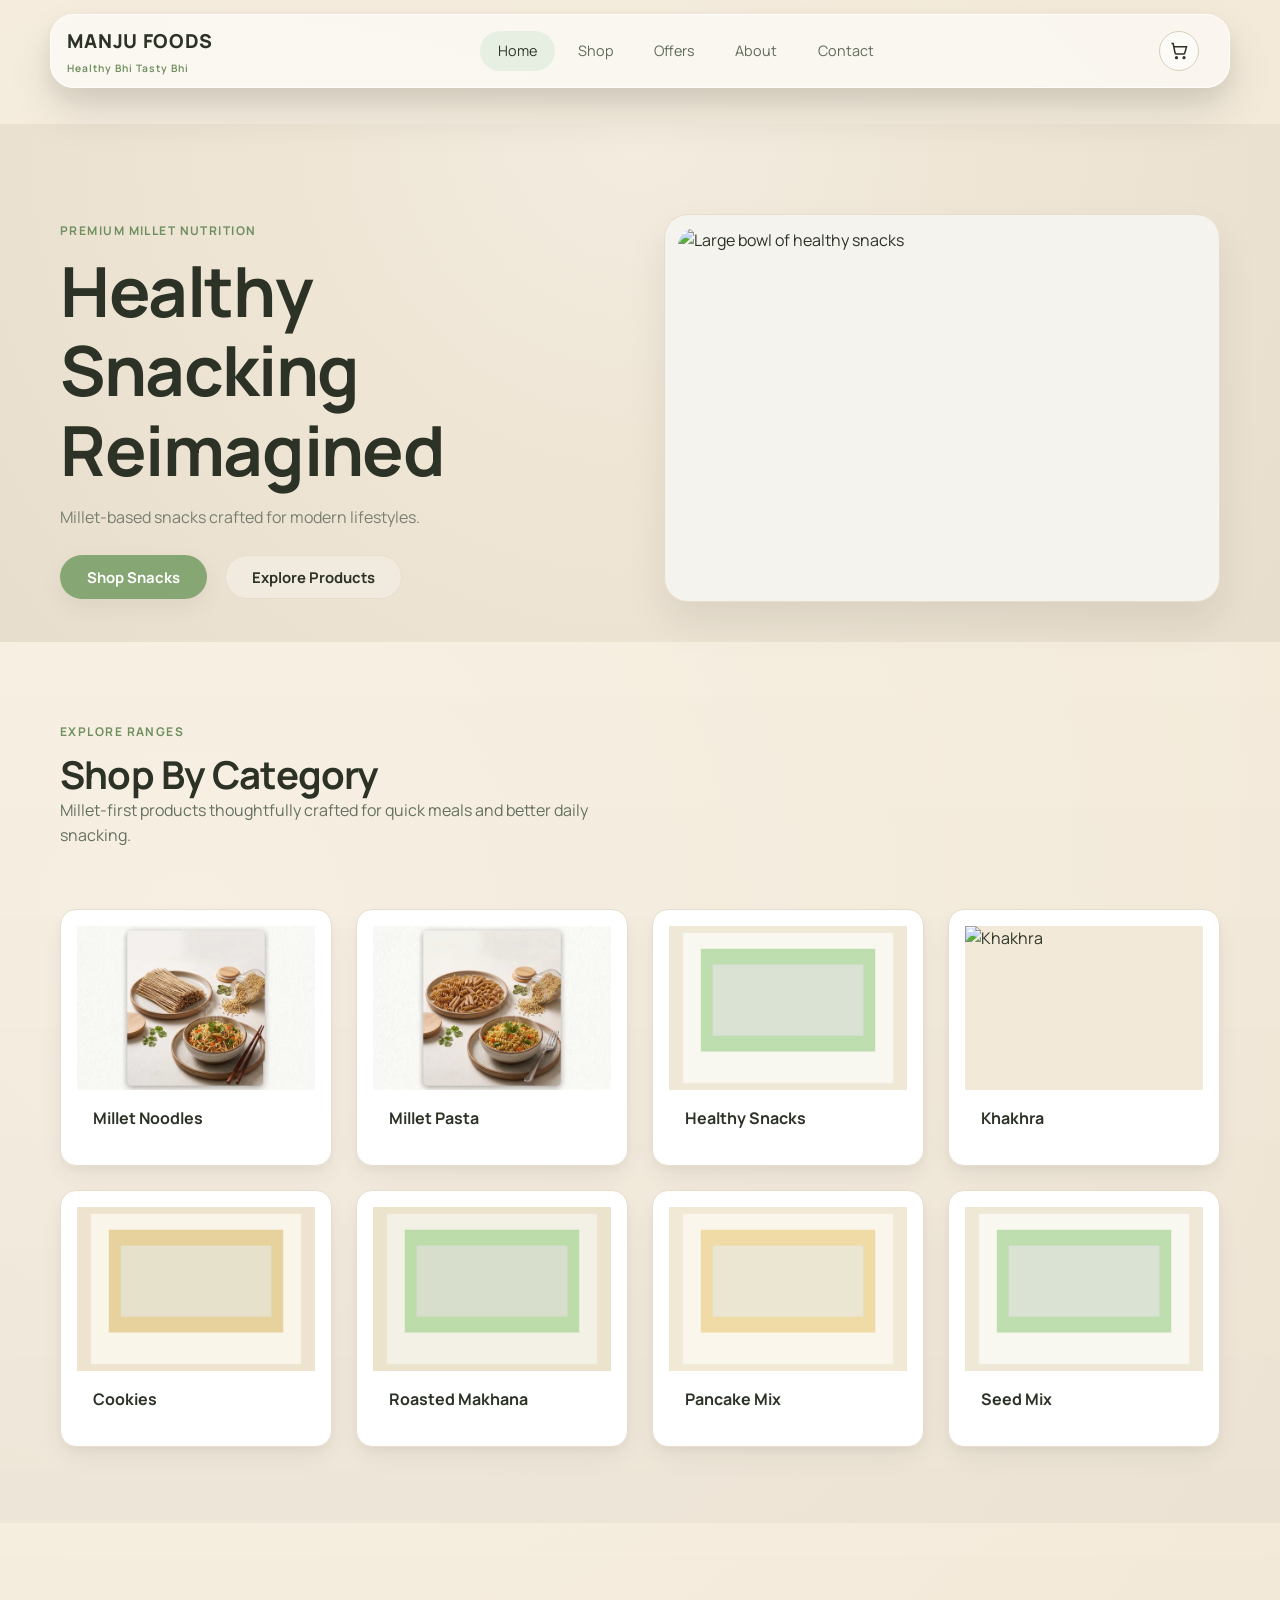
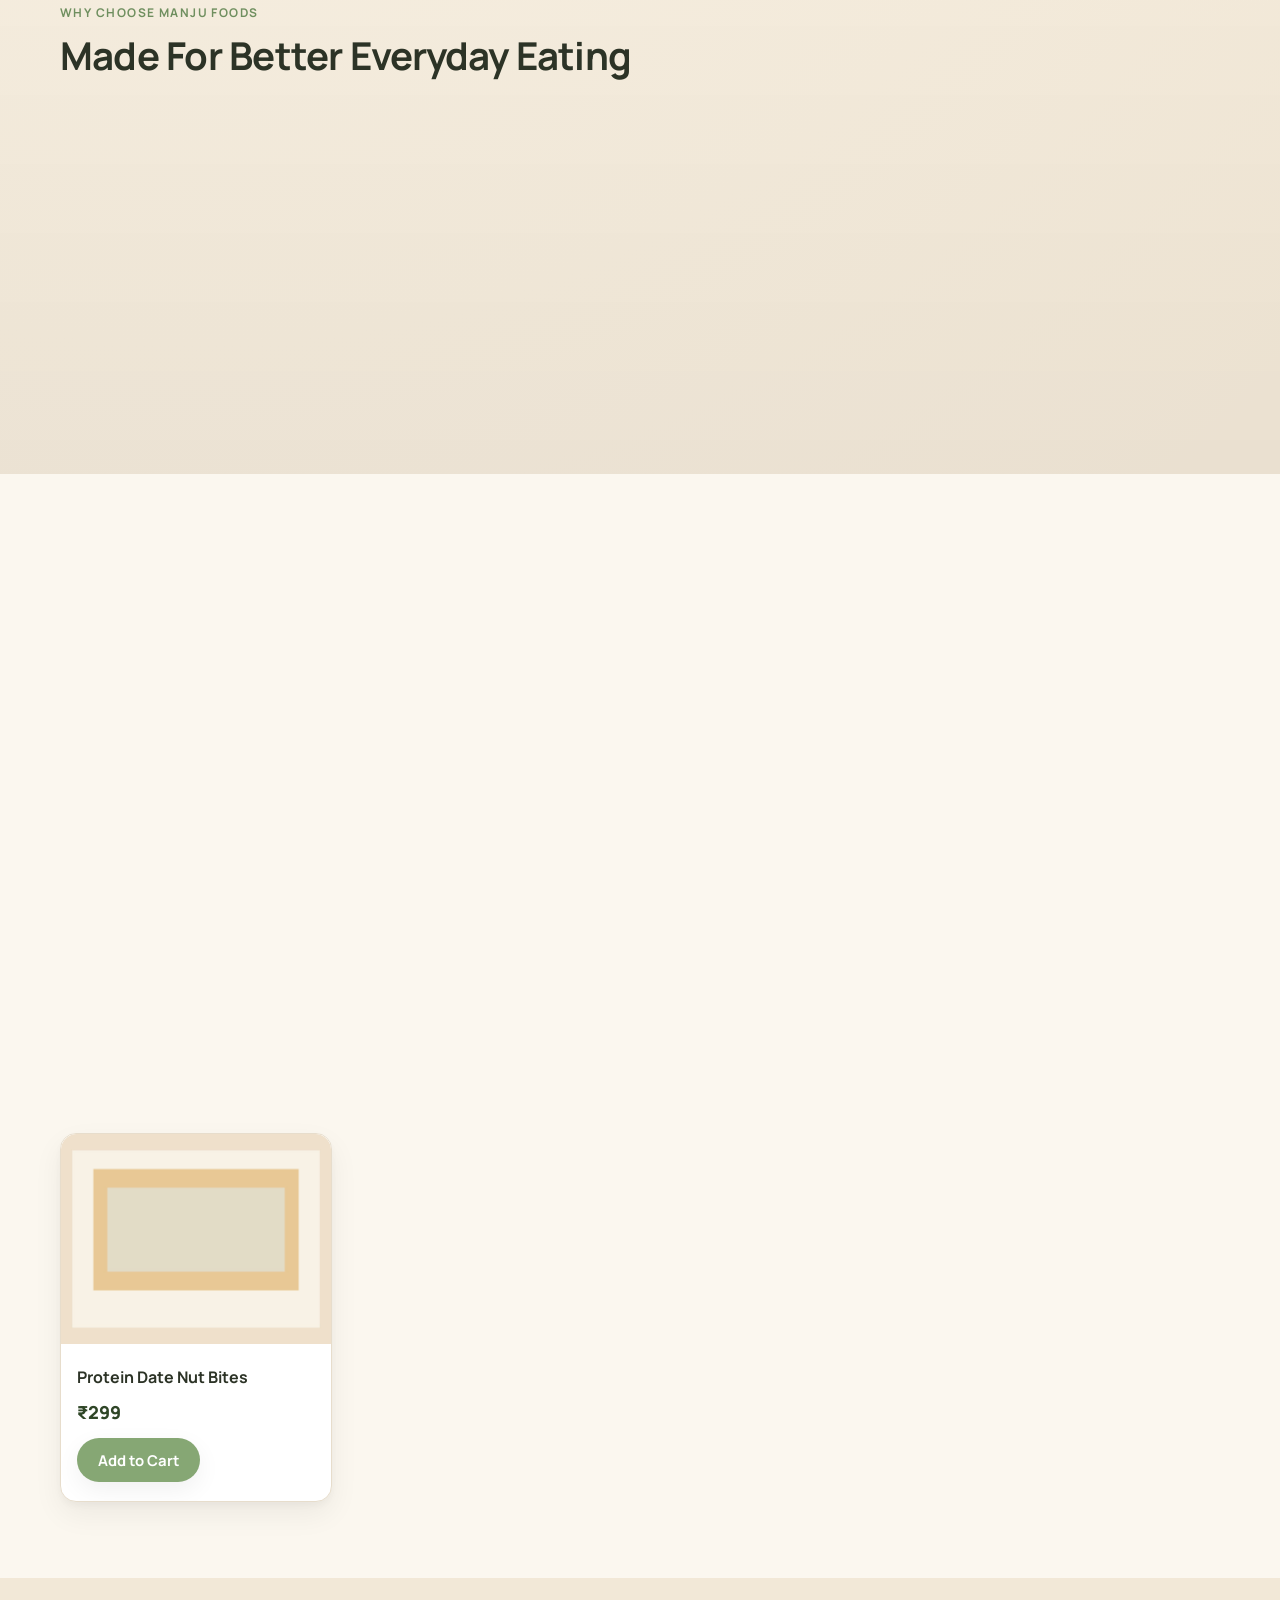
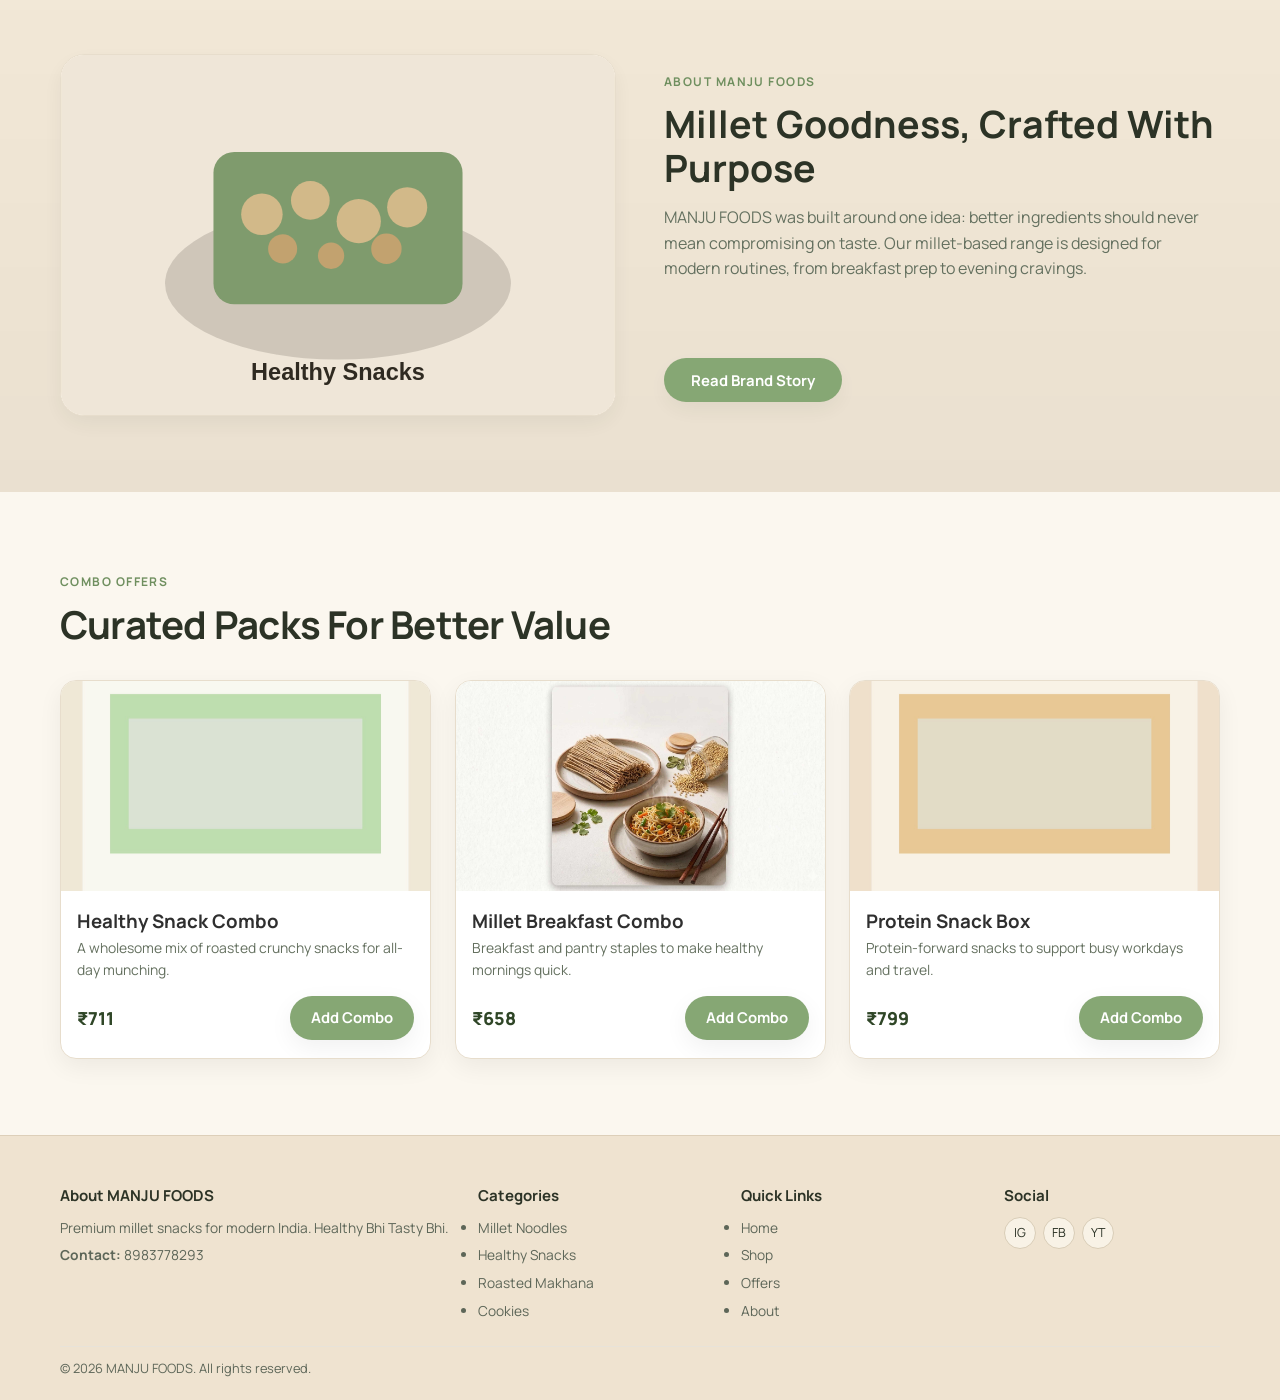
==== commit b78ae5a1: "fix: khakhra image path" ====
--- a/index.html
+++ b/index.html
@@ -110,7 +110,7 @@
             <div class="category-content"><h3>Healthy Snacks</h3></div>
           </a>
           <a class="category-card" href="shop.html">
-            <img src="images/products/khakhra.jpg" alt="Khakhra" loading="lazy" />
+            <img src="images/khakhra.jpg" alt="Khakhra" loading="lazy" />
             <div class="category-content"><h3>Khakhra</h3></div>
           </a>
           <a class="category-card" href="shop.html">
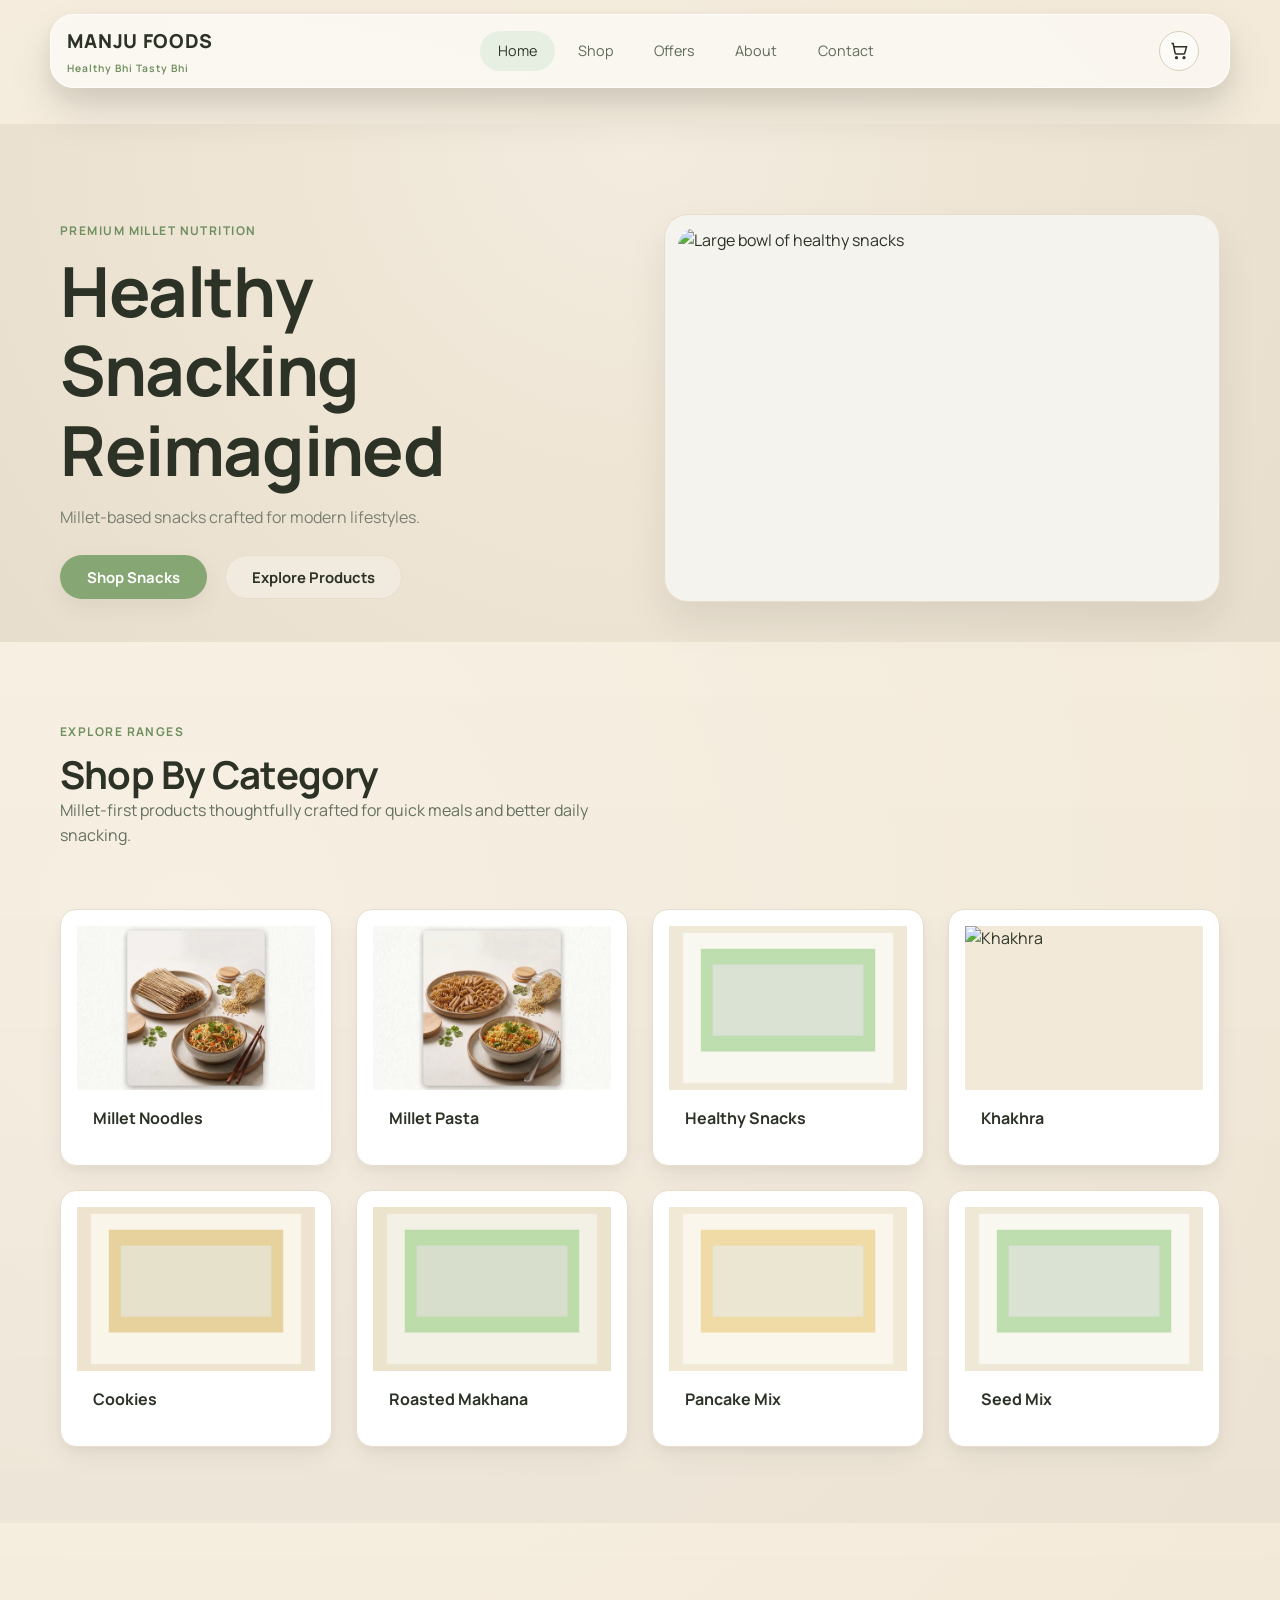
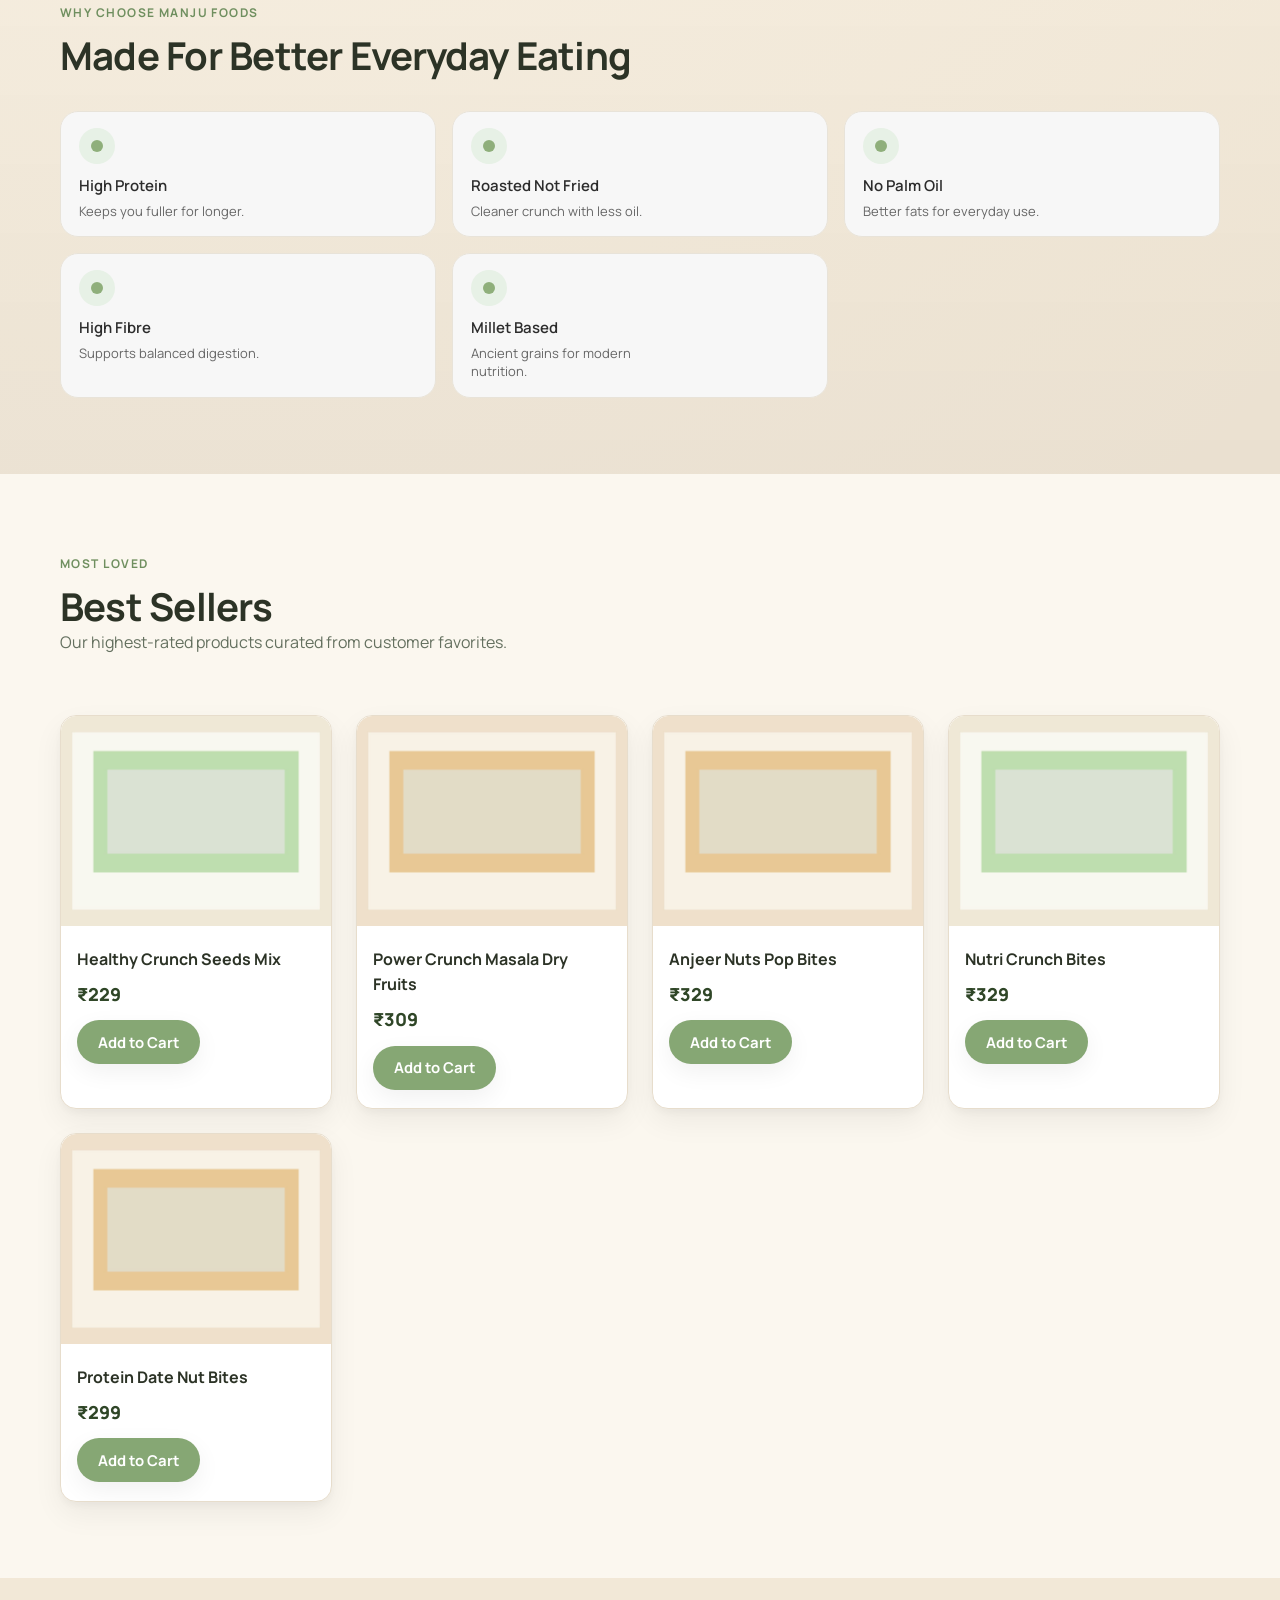
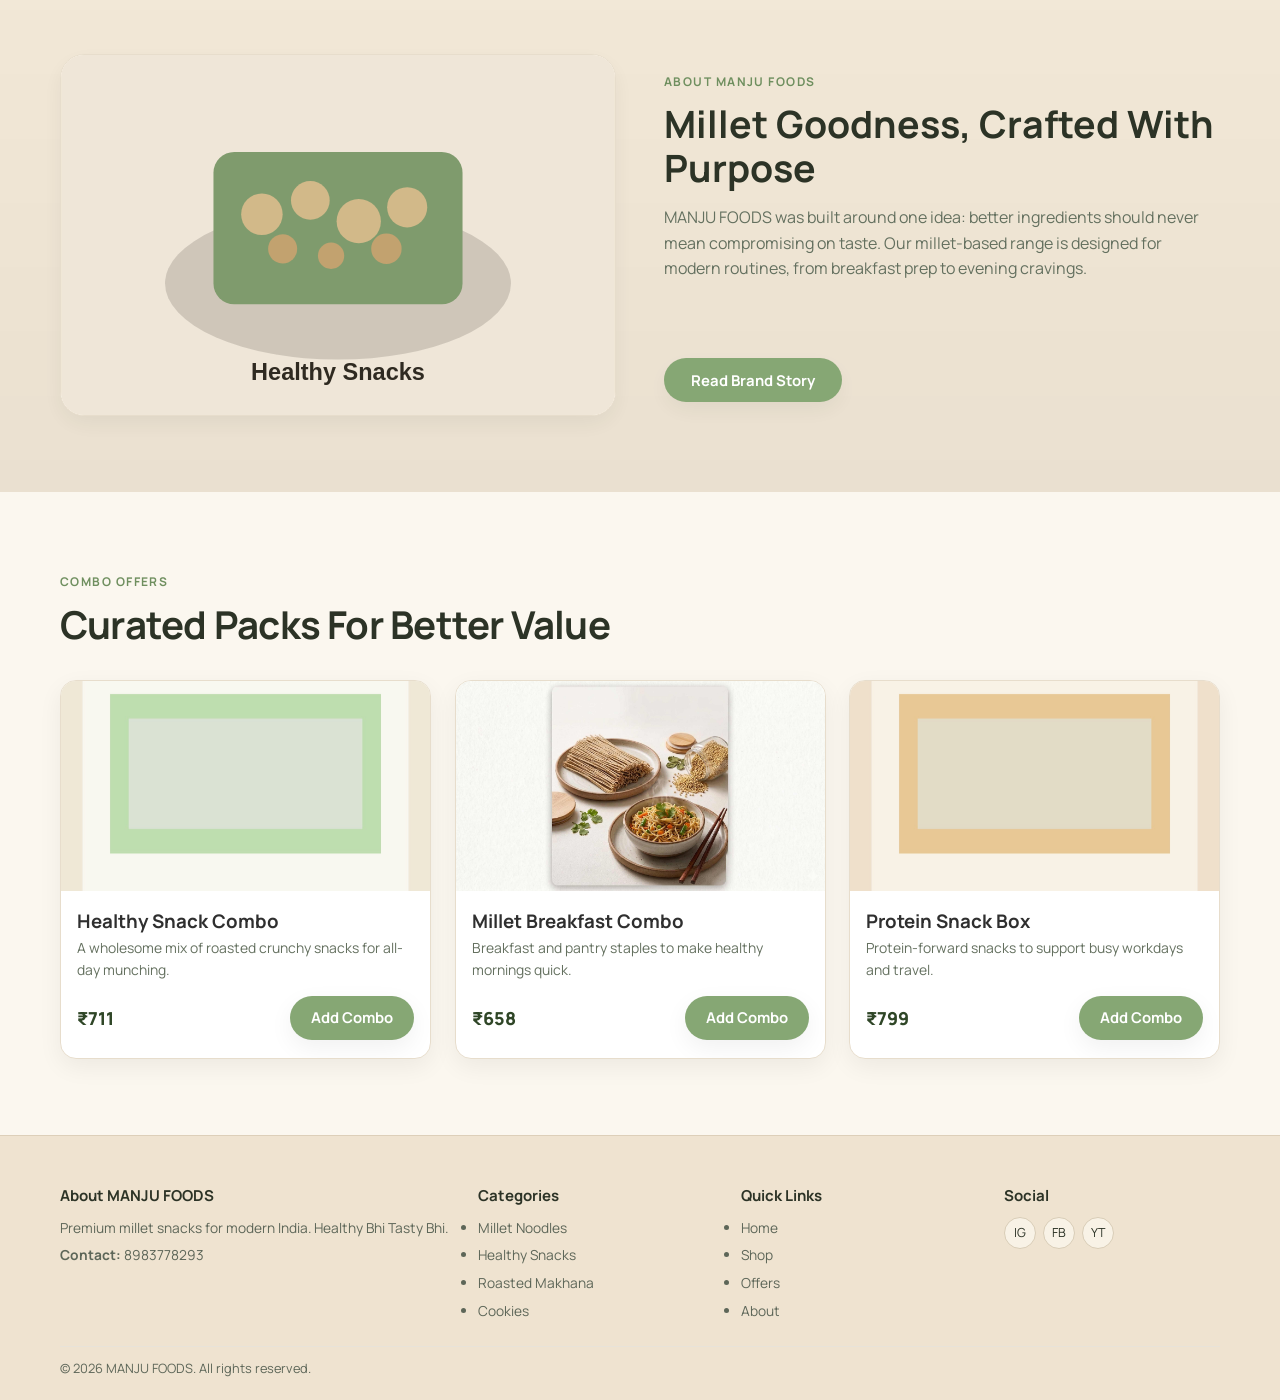
==== commit 1e09d846: "Fix khakhra image path" ====
--- a/index.html
+++ b/index.html
@@ -110,7 +110,7 @@
             <div class="category-content"><h3>Healthy Snacks</h3></div>
           </a>
           <a class="category-card" href="shop.html">
-            <img src="images/khakhra.jpg" alt="Khakhra" loading="lazy" />
+            <img src="images/products/khakhra.jpg" alt="Khakhra" loading="lazy" />
             <div class="category-content"><h3>Khakhra</h3></div>
           </a>
           <a class="category-card" href="shop.html">
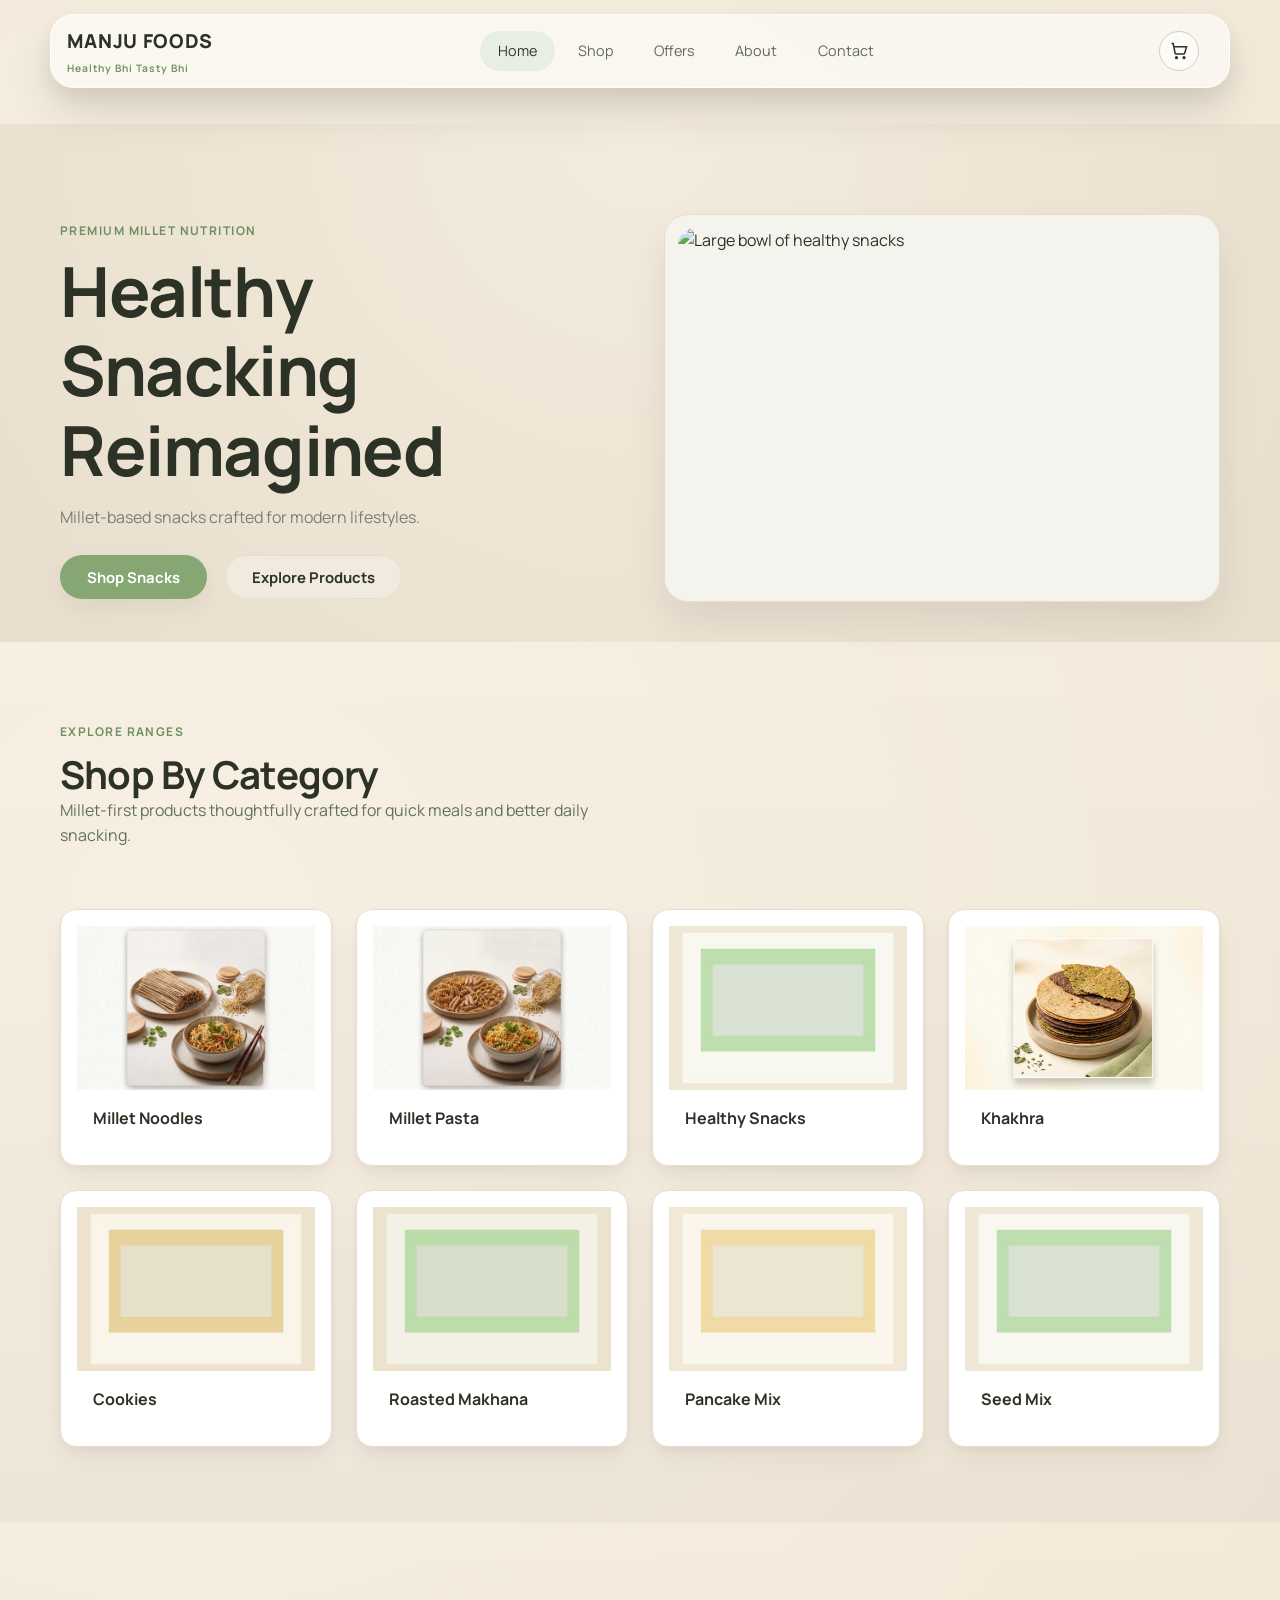
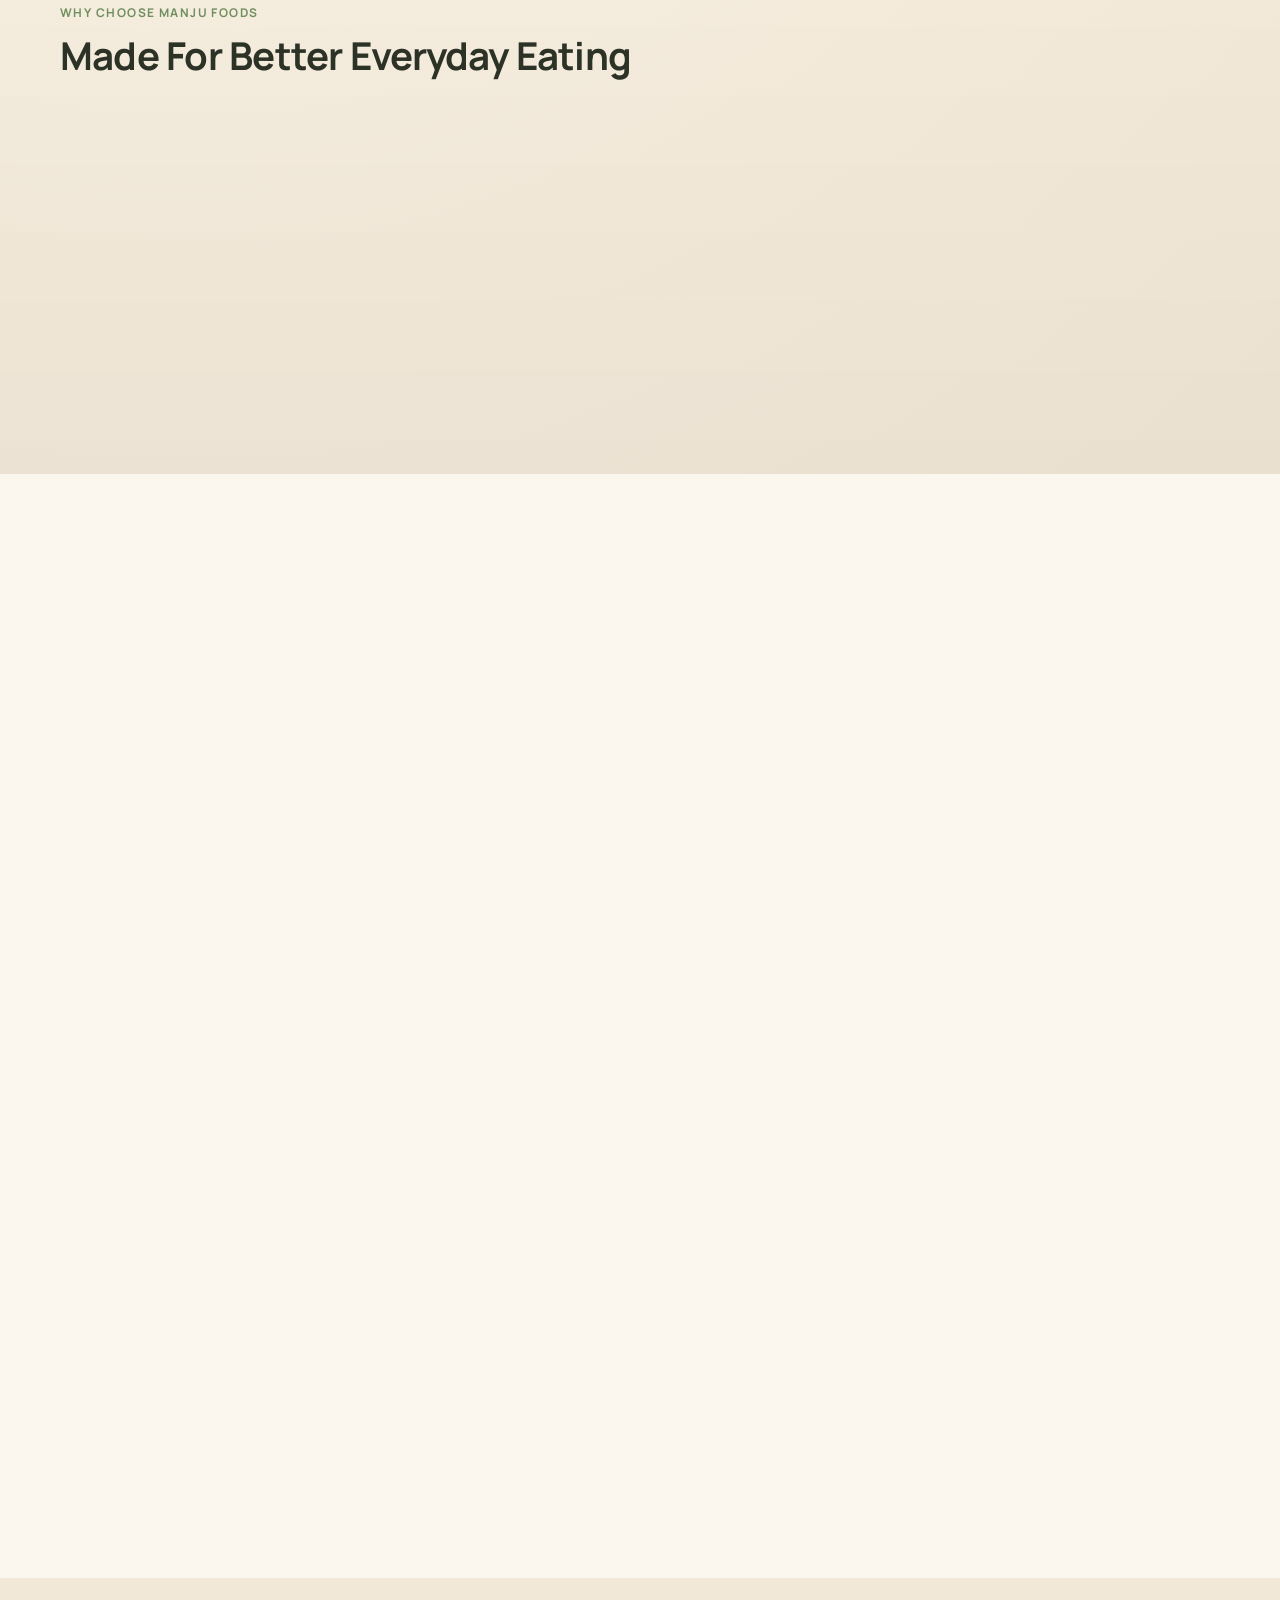
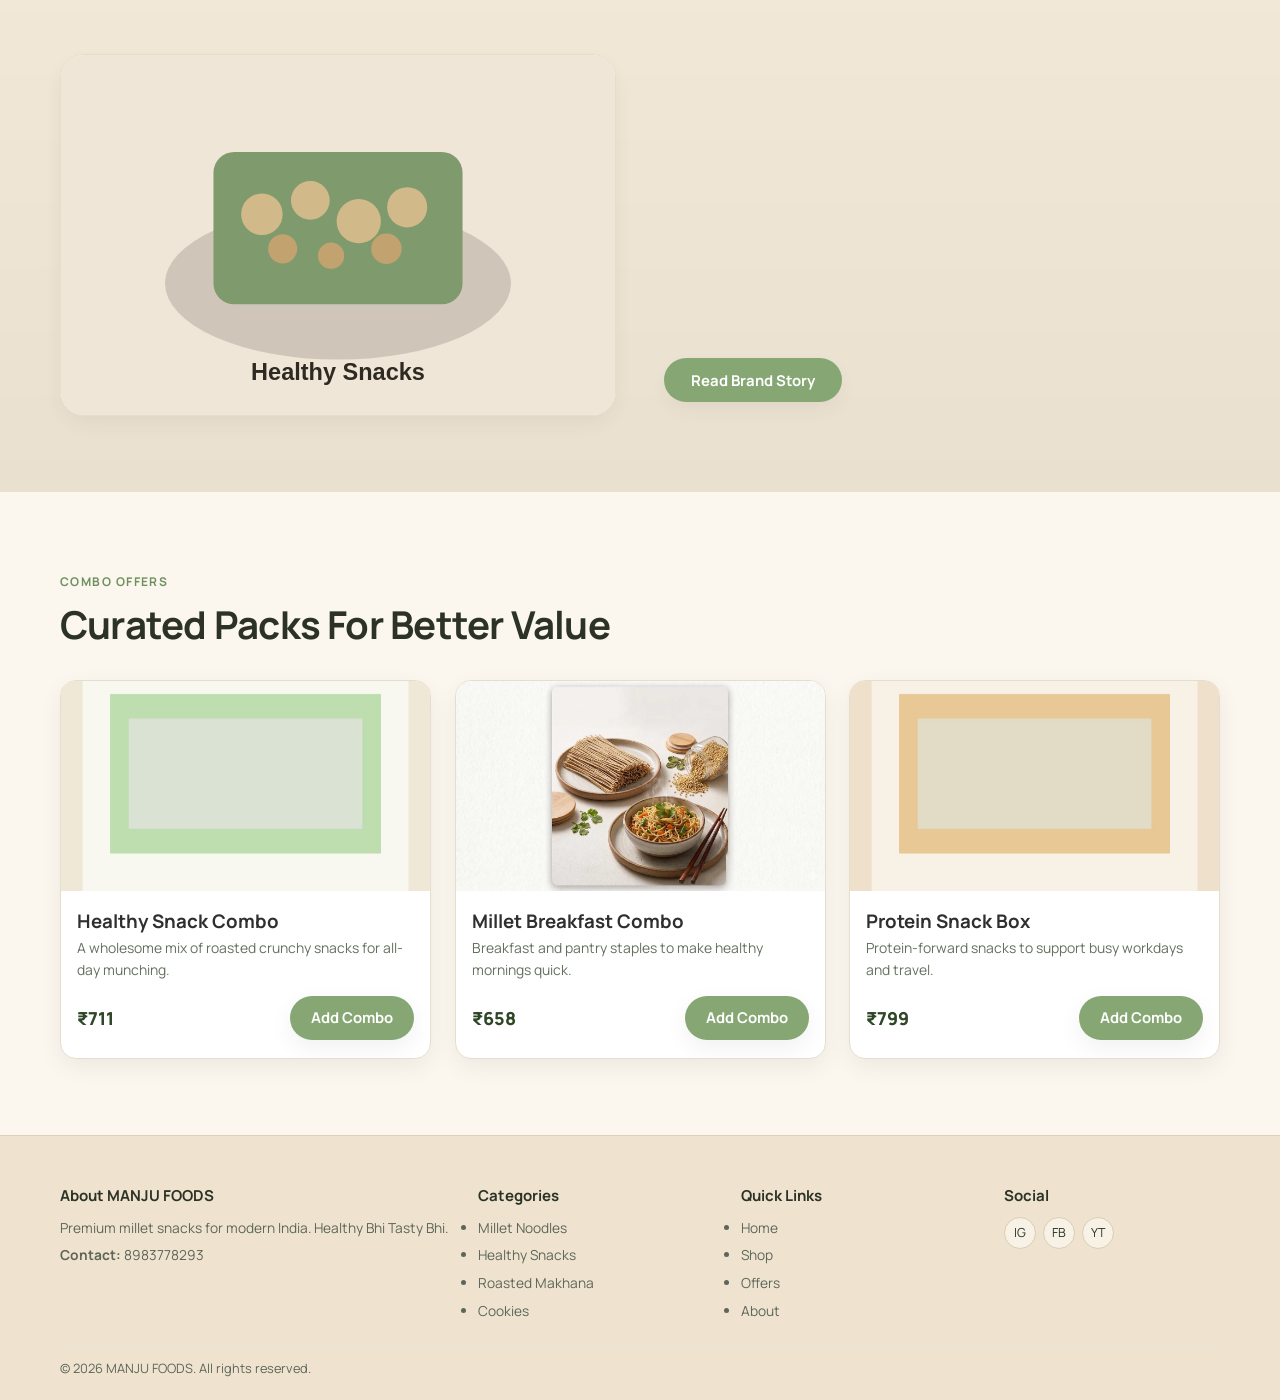
==== commit f22a8728: "Fix khakhra image path" ====
--- a/index.html
+++ b/index.html
@@ -110,7 +110,7 @@
             <div class="category-content"><h3>Healthy Snacks</h3></div>
           </a>
           <a class="category-card" href="shop.html">
-            <img src="images/products/khakhra.jpg" alt="Khakhra" loading="lazy" />
+            <img src="images/products/khakhra-new.jpg" alt="Khakhra" loading="lazy" />
             <div class="category-content"><h3>Khakhra</h3></div>
           </a>
           <a class="category-card" href="shop.html">
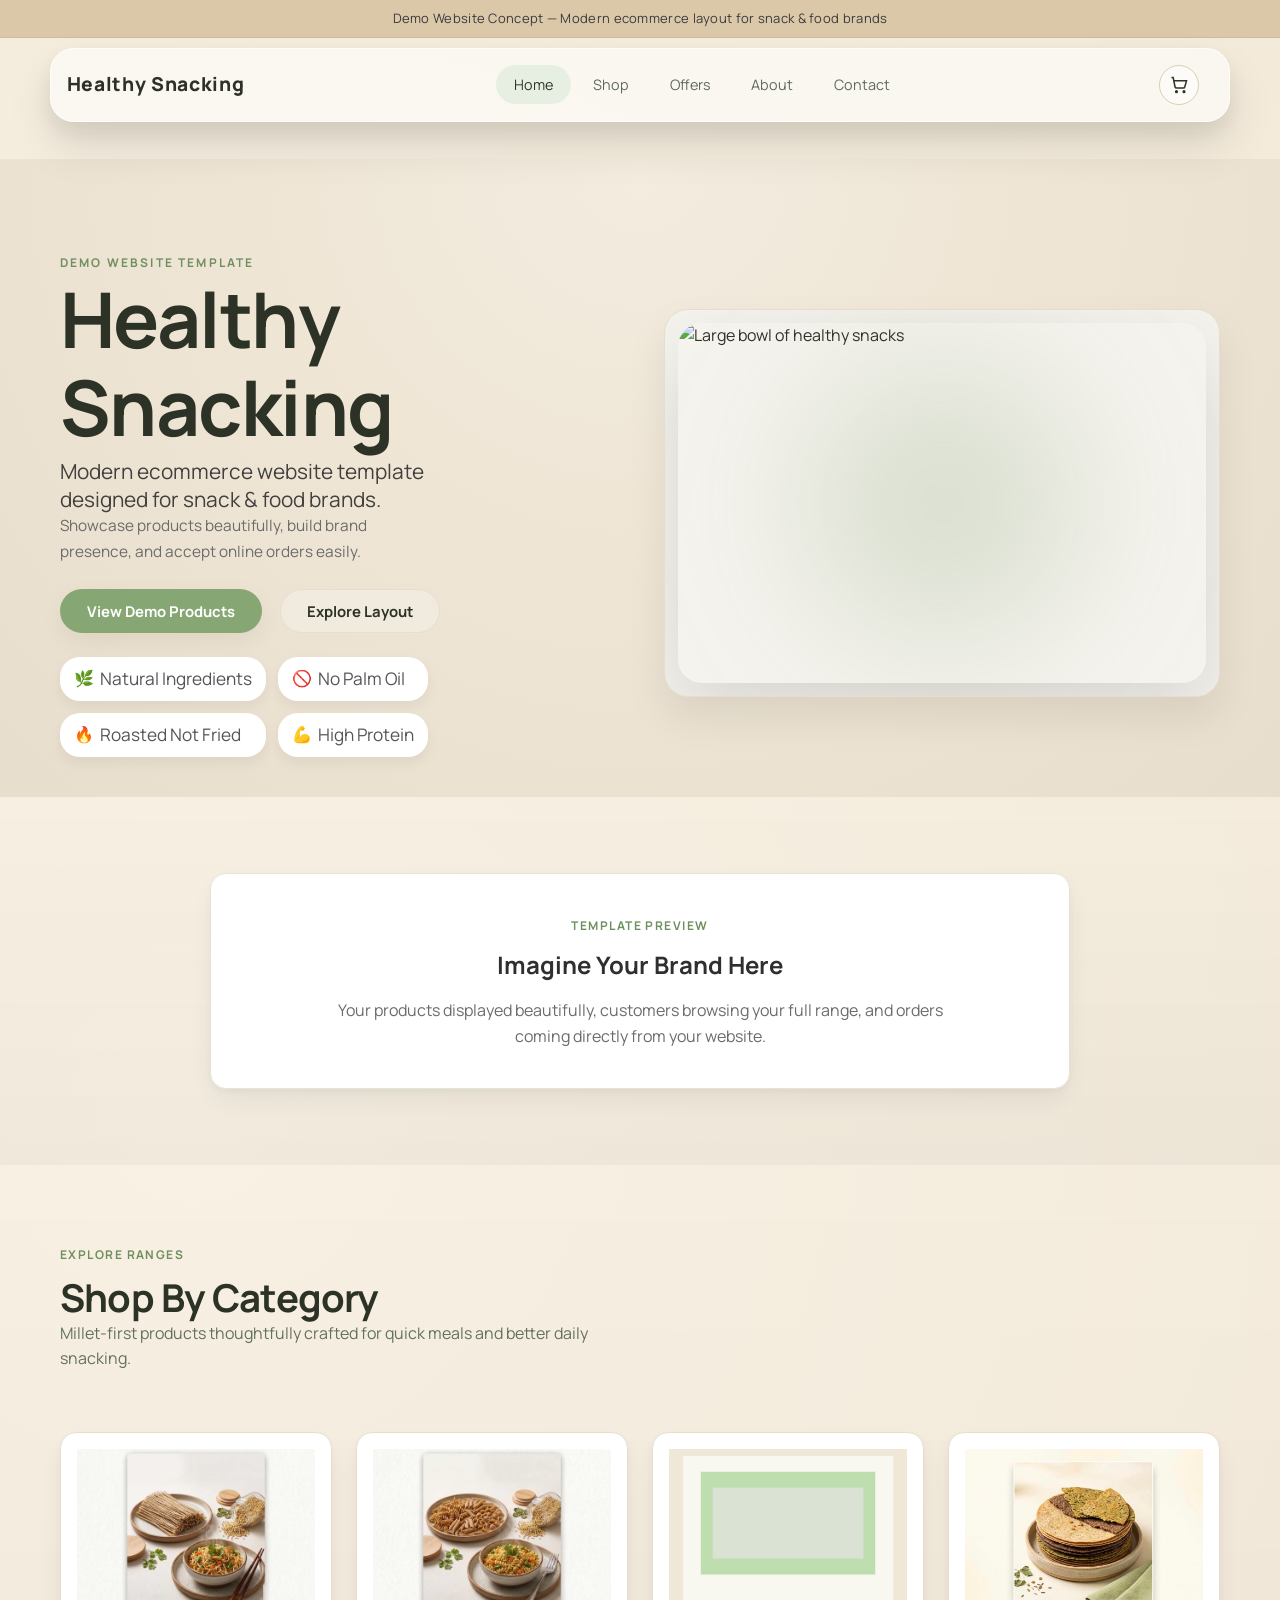
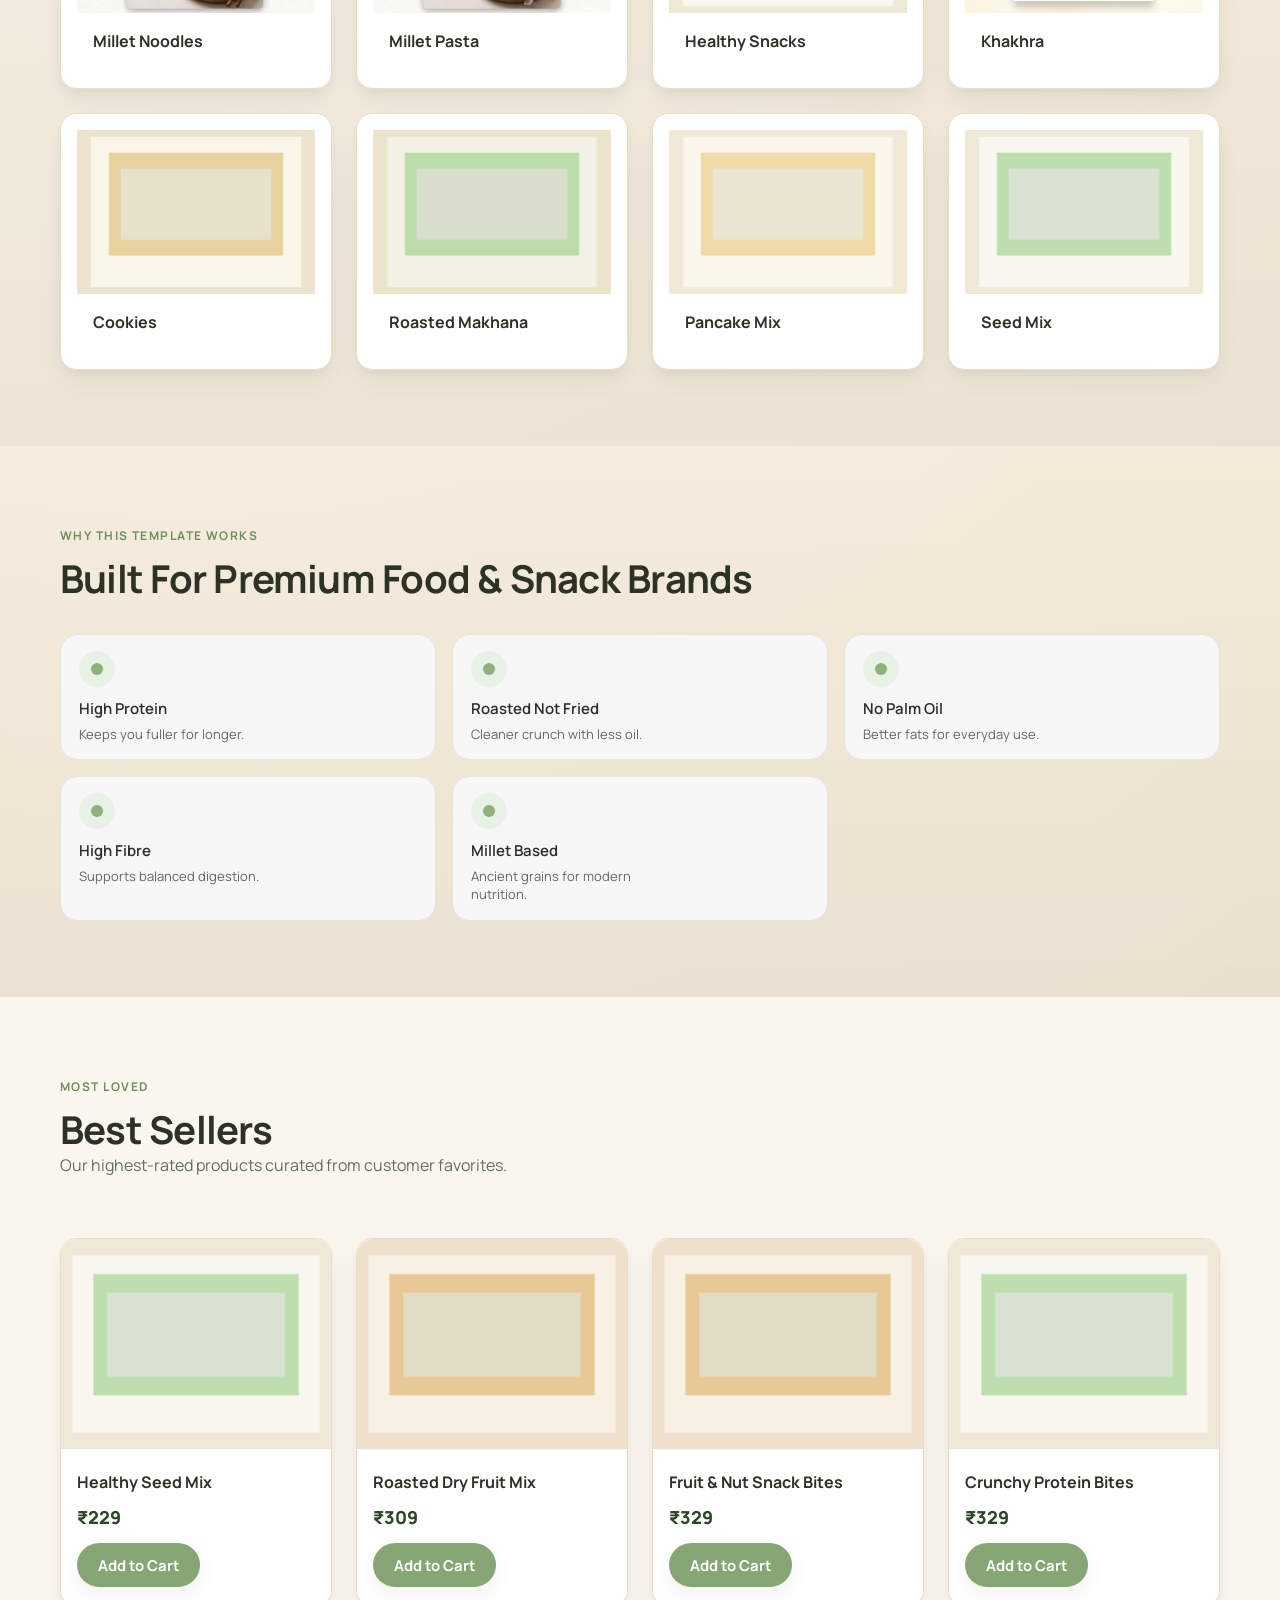
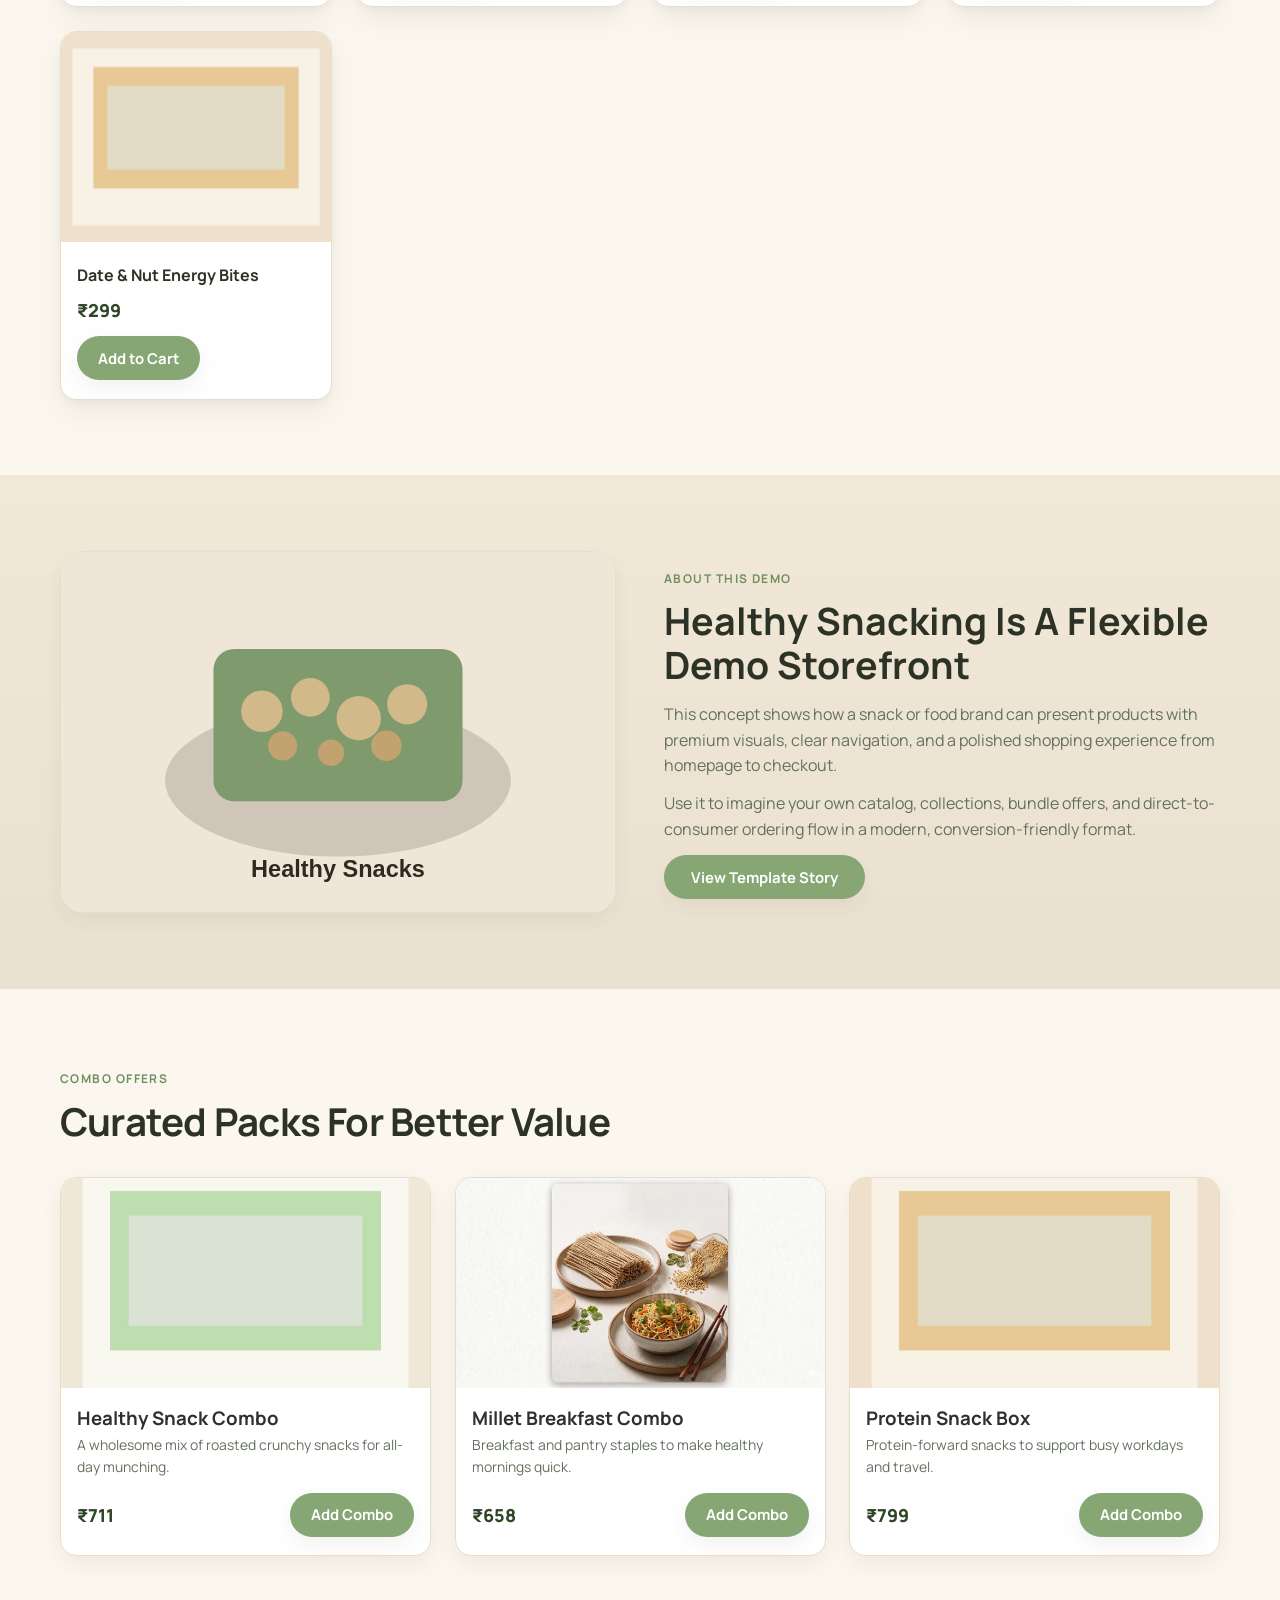
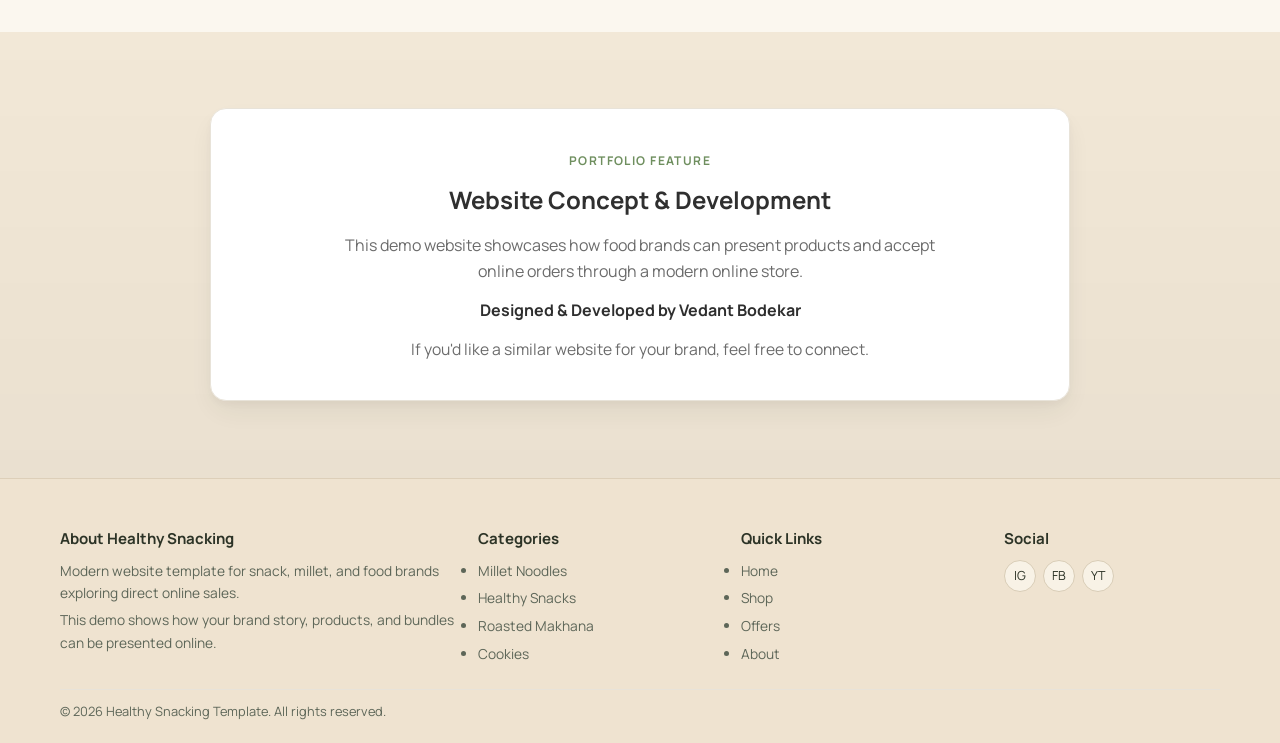
==== commit d9c427a9: "Improve hero section and convert site into Healthy Snacking demo template" ====
--- a/index.html
+++ b/index.html
@@ -3,8 +3,8 @@
 <head>
   <meta charset="UTF-8" />
   <meta name="viewport" content="width=device-width, initial-scale=1.0" />
-  <title>MANJU FOODS | Healthy Bhi Tasty Bhi</title>
-  <meta name="description" content="MANJU FOODS premium millet-based snacks. Healthy Bhi Tasty Bhi." />
+  <title>Healthy Snacking | Modern Website Template for Food Brands</title>
+  <meta name="description" content="Healthy Snacking is a modern online store template for snack and food brands." />
   <script>
     tailwind.config = {
       theme: {
@@ -28,8 +28,12 @@
 </head>
 <body class="home-premium-top">
   <header class="site-header premium-topbar">
+    <div class="demo-bar">
+      Demo Website Concept — Modern ecommerce layout for snack &amp; food brands
+    </div>
+
     <div class="container nav-shell">
-      <a class="brand" href="index.html">MANJU FOODS<span>Healthy Bhi Tasty Bhi</span></a>
+      <a class="brand" href="index.html">Healthy Snacking</a>
 
       <nav class="desktop-nav" aria-label="Primary Navigation">
         <a class="active" href="index.html">Home</a>
@@ -67,13 +71,33 @@
     <section class="hero section-dark premium-hero">
       <div class="container hero-grid">
         <div class="hero-copy">
-          <span class="eyebrow">Premium Millet Nutrition</span>
-          <h1>Healthy Snacking Reimagined</h1>
-          <p class="hero-subtext">Millet-based snacks crafted for modern lifestyles.</p>
+          <span class="eyebrow">Demo Website Template</span>
+          <h1>Healthy Snacking</h1>
+          <p class="hero-subtext">Modern ecommerce website template<br />designed for snack &amp; food brands.</p>
+          <p class="hero-support">Showcase products beautifully, build brand presence, and accept online orders easily.</p>
 
           <div class="hero-buttons">
-            <a class="btn btn-primary" href="shop.html">Shop Snacks</a>
-            <a class="btn btn-secondary" href="shop.html">Explore Products</a>
+            <a class="btn btn-primary" href="shop.html">View Demo Products</a>
+            <a class="btn btn-secondary" href="#imagine-brand">Explore Layout</a>
+          </div>
+
+          <div class="hero-features" aria-label="Template highlights">
+            <div class="trust-card">
+              <span>🌿</span>
+              <p>Natural Ingredients</p>
+            </div>
+            <div class="trust-card">
+              <span>🚫</span>
+              <p>No Palm Oil</p>
+            </div>
+            <div class="trust-card">
+              <span>🔥</span>
+              <p>Roasted Not Fried</p>
+            </div>
+            <div class="trust-card">
+              <span>💪</span>
+              <p>High Protein</p>
+            </div>
           </div>
         </div>
 
@@ -86,8 +110,18 @@
       </div>
     </section>
 
+    <section class="section section-soft imagine-section" id="imagine-brand">
+      <div class="container">
+        <article class="imagine-card glass-card">
+          <span class="eyebrow">Template Preview</span>
+          <h2>Imagine Your Brand Here</h2>
+          <p>Your products displayed beautifully, customers browsing your full range, and orders coming directly from your website.</p>
+        </article>
+      </div>
+    </section>
+
     <section class="section section-cream section-soft">
-      <div class="container">
+      <div class="container reveal">
         <div class="section-heading section-title">
           <div>
             <span class="eyebrow">Explore Ranges</span>
@@ -134,11 +168,11 @@
     </section>
 
     <section class="section section-soft features-section">
-      <div class="container">
+      <div class="container reveal">
         <div class="section-heading section-title">
           <div>
-            <span class="eyebrow">Why Choose Manju Foods</span>
-            <h2>Made For Better Everyday Eating</h2>
+            <span class="eyebrow">Why This Template Works</span>
+            <h2>Built For Premium Food &amp; Snack Brands</h2>
           </div>
         </div>
 
@@ -173,7 +207,7 @@
     </section>
 
     <section class="section section-cream">
-      <div class="container">
+      <div class="container reveal">
         <div class="section-heading section-title">
           <div>
             <span class="eyebrow">Most Loved</span>
@@ -186,29 +220,29 @@
     </section>
 
     <section class="section section-soft">
-      <div class="container story-grid">
+      <div class="container story-grid reveal">
         <div class="story-image-wrap">
-          <img src="images/about-snacks.svg" alt="Manju Foods healthy millet snacks" loading="lazy" />
+          <img src="images/about-snacks.svg" alt="Healthy snack brand website concept" loading="lazy" />
         </div>
 
         <article class="story-content">
-          <span class="eyebrow">About Manju Foods</span>
-          <h2>Millet Goodness, Crafted With Purpose</h2>
+          <span class="eyebrow">About This Demo</span>
+          <h2>Healthy Snacking Is A Flexible Demo Storefront</h2>
           <p>
-            MANJU FOODS was built around one idea: better ingredients should never mean compromising on taste.
-            Our millet-based range is designed for modern routines, from breakfast prep to evening cravings.
+            This concept shows how a snack or food brand can present products with premium visuals, clear navigation,
+            and a polished shopping experience from homepage to checkout.
           </p>
           <p>
-            Every product follows our clean-label philosophy with roasted formats, functional nutrition, and
-            consistent quality you can trust daily.
+            Use it to imagine your own catalog, collections, bundle offers, and direct-to-consumer ordering flow in a
+            modern, conversion-friendly format.
           </p>
-          <a class="btn btn-primary" href="about.html">Read Brand Story</a>
+          <a class="btn btn-primary" href="about.html">View Template Story</a>
         </article>
       </div>
     </section>
 
     <section class="section section-cream">
-      <div class="container">
+      <div class="container reveal">
         <div class="section-heading section-title">
           <div>
             <span class="eyebrow">Combo Offers</span>
@@ -257,12 +291,24 @@
     </section>
   </main>
 
+  <section class="section section-soft portfolio-section">
+    <div class="container">
+      <article class="portfolio-card glass-card">
+        <span class="eyebrow">Portfolio Feature</span>
+        <h2>Website Concept &amp; Development</h2>
+        <p>This demo website showcases how food brands can present products and accept online orders through a modern online store.</p>
+        <p class="portfolio-credit">Designed &amp; Developed by Vedant Bodekar</p>
+        <p class="portfolio-cta">If you'd like a similar website for your brand, feel free to connect.</p>
+      </article>
+    </div>
+  </section>
+
   <footer class="site-footer" id="contact">
     <div class="container footer-grid">
       <div>
-        <h4>About MANJU FOODS</h4>
-        <p>Premium millet snacks for modern India. Healthy Bhi Tasty Bhi.</p>
-        <p><strong>Contact:</strong> 8983778293</p>
+        <h4>About Healthy Snacking</h4>
+        <p>Modern website template for snack, millet, and food brands exploring direct online sales.</p>
+        <p>This demo shows how your brand story, products, and bundles can be presented online.</p>
       </div>
 
       <div>
@@ -295,7 +341,7 @@
       </div>
     </div>
 
-    <div class="container footer-bottom">© <span data-year></span> MANJU FOODS. All rights reserved.</div>
+    <div class="container footer-bottom">© <span data-year></span> Healthy Snacking Template. All rights reserved.</div>
   </footer>
 
   <script src="js/script.js"></script>
--- a/css/style.css
+++ b/css/style.css
@@ -4532,3 +4532,330 @@
     max-width: none;
   }
 }
+
+/* Premium homepage polish */
+.demo-banner {
+  background: #dbc8a9;
+  color: #151512;
+  text-align: center;
+  padding: 10px;
+  font-size: 14px;
+  letter-spacing: 0.3px;
+}
+
+.imagine-card,
+.portfolio-card {
+  padding: clamp(1.5rem, 3vw, 2.4rem);
+  text-align: center;
+  max-width: 860px;
+  margin-inline: auto;
+}
+
+.imagine-card p,
+.portfolio-card p {
+  max-width: 62ch;
+  margin: 0.85rem auto 0;
+  color: var(--text-mid);
+}
+
+.portfolio-credit {
+  font-weight: 700;
+  color: var(--text-dark) !important;
+}
+
+.portfolio-cta {
+  font-size: 0.98rem;
+}
+
+.reveal {
+  opacity: 0;
+  transform: translateY(40px);
+  transition: opacity 0.7s ease, transform 0.7s ease;
+  will-change: opacity, transform;
+}
+
+.reveal.active,
+.reveal.show {
+  opacity: 1;
+  transform: translateY(0);
+}
+
+.category-card {
+  overflow: hidden;
+  transition: transform 0.35s ease, box-shadow 0.35s ease;
+}
+
+.category-card img {
+  transition: transform 0.4s ease;
+  transform-origin: center;
+}
+
+.product-grid img {
+  transition: transform 0.45s ease;
+}
+
+.trust-container {
+  display: flex;
+  justify-content: center;
+  gap: 14px;
+  flex-wrap: wrap;
+  margin-top: 22px;
+}
+
+.trust-card {
+  display: flex;
+  align-items: center;
+  gap: 6px;
+  padding: 8px 14px;
+  background: white;
+  border-radius: 20px;
+  font-size: 13px;
+  box-shadow: 0 6px 14px rgba(0, 0, 0, 0.06);
+  transition: all 0.25s ease;
+}
+
+.trust-card span {
+  font-size: 16px;
+}
+
+.trust-card p {
+  margin: 0;
+  line-height: 1.3;
+  color: #555;
+}
+
+@media (hover: hover) and (pointer: fine) {
+  .category-card:hover {
+    transform: translateY(-10px);
+    box-shadow: 0 20px 45px rgba(0, 0, 0, 0.12);
+  }
+
+  .category-card:hover img {
+    transform: scale(1.06);
+  }
+
+  .btn:hover {
+    transform: translateY(-3px);
+    box-shadow: 0 12px 25px rgba(0, 0, 0, 0.15);
+  }
+
+  .product-card:hover img {
+    transform: scale(1.08);
+  }
+
+  .trust-card:hover {
+    transform: translateY(-3px);
+    box-shadow: 0 12px 22px rgba(0, 0, 0, 0.08);
+  }
+}
+
+@media (min-width: 769px) {
+  .home-premium-top .site-header {
+    position: sticky;
+    top: 0;
+    background: rgba(255, 255, 255, 0.75);
+    border-bottom: 1px solid rgba(0, 0, 0, 0.05);
+    backdrop-filter: blur(14px);
+    -webkit-backdrop-filter: blur(14px);
+    box-shadow: 0 12px 34px rgba(36, 32, 24, 0.08);
+  }
+
+  .home-premium-top .site-main {
+    padding-top: 0;
+  }
+}
+
+.hero-image-box,
+.home-premium-top .hero-image-box {
+  position: relative;
+  isolation: isolate;
+}
+
+@media (min-width: 1024px) {
+  .hero-image-box::before,
+  .home-premium-top .hero-image-box::before {
+    content: "" !important;
+    display: block !important;
+    position: absolute;
+    left: 50%;
+    top: 50%;
+    width: 420px;
+    height: 420px;
+    background: radial-gradient(
+      circle,
+      rgba(123, 154, 102, 0.3),
+      transparent 70%
+    );
+    filter: blur(60px);
+    transform: translate(-50%, -50%);
+    z-index: 0;
+    pointer-events: none;
+    animation: none !important;
+  }
+
+  .hero-image-box::after,
+  .home-premium-top .hero-image-box::after,
+  .hero-image-box .hero-overlay,
+  .hero-image-box .hero-mask,
+  .hero-image-box .hero-loader,
+  .hero-image-box .reveal-bar {
+    display: none !important;
+    content: none !important;
+    animation: none !important;
+  }
+}
+
+@media (max-width: 768px) {
+  .demo-banner {
+    font-size: 13px;
+    padding-inline: 1rem;
+  }
+
+  .trust-container {
+    justify-content: flex-start;
+    overflow-x: auto;
+    padding-bottom: 6px;
+  }
+
+  .trust-card {
+    flex-shrink: 0;
+  }
+}
+
+/* Homepage hero presentation refinement */
+.home-premium-top .demo-bar {
+  display: block;
+  width: 100%;
+  background: #dbc8a9;
+  color: #3b3b3b;
+  text-align: center;
+  padding: 8px 12px;
+  font-size: 13px;
+  letter-spacing: 0.3px;
+  border-bottom: 1px solid rgba(59, 59, 59, 0.08);
+  pointer-events: auto;
+}
+
+.home-premium-top .site-header {
+  top: 0;
+}
+
+.home-premium-top .site-main {
+  padding-top: 158px;
+}
+
+.home-premium-top .site-header .nav-shell {
+  margin-top: 10px;
+}
+
+.home-premium-top .hero-copy {
+  max-width: 34rem;
+  align-items: flex-start;
+}
+
+.home-premium-top .hero-copy .eyebrow {
+  margin-bottom: 0;
+  letter-spacing: 0.18em;
+}
+
+.home-premium-top .hero-copy h1,
+.home-premium-top .hero h1 {
+  margin-bottom: 0.35rem;
+  font-size: clamp(3rem, 6vw, 5rem);
+}
+
+.home-premium-top .hero-copy .hero-subtext,
+.home-premium-top .hero-subtext {
+  margin-bottom: 0;
+  font-size: clamp(1.05rem, 1.7vw, 1.3rem);
+  line-height: 1.35;
+  color: var(--text-dark);
+  opacity: 0.9;
+}
+
+.home-premium-top .hero-support {
+  max-width: 38ch;
+  margin: 0;
+  color: var(--text-mid);
+  font-size: 0.96rem;
+  line-height: 1.7;
+}
+
+.home-premium-top .hero-buttons {
+  margin-top: 24px;
+}
+
+.hero-features {
+  display: grid;
+  grid-template-columns: repeat(2, auto);
+  gap: 12px;
+  margin-top: 24px;
+  justify-content: flex-start;
+}
+
+.hero-features .trust-card {
+  min-height: 44px;
+  justify-content: flex-start;
+}
+
+.hero-image-box > img:first-child,
+.home-premium-top .hero-image-box > img:first-child {
+  border-radius: 24px;
+  box-shadow: 0 30px 80px rgba(0, 0, 0, 0.12);
+}
+
+@media (min-width: 1024px) {
+  .home-premium-top .hero-buttons {
+    justify-content: flex-start;
+  }
+}
+
+@media (max-width: 768px) {
+  .home-premium-top .site-main {
+    padding-top: 148px;
+  }
+
+  .home-premium-top .demo-bar {
+    font-size: 12px;
+    padding: 8px 12px;
+  }
+
+  .home-premium-top .site-header .nav-shell {
+    margin-top: 8px;
+  }
+
+  .home-premium-top .hero-copy {
+    gap: 12px;
+  }
+
+  .home-premium-top .hero-copy .hero-subtext,
+  .home-premium-top .hero-subtext {
+    max-width: 18ch;
+  }
+
+  .home-premium-top .hero-support {
+    max-width: 32ch;
+    font-size: 0.92rem;
+  }
+
+  .home-premium-top .hero-buttons {
+    flex-direction: column;
+    align-items: stretch;
+    gap: 12px;
+  }
+
+  .home-premium-top .hero-buttons .btn {
+    width: 100%;
+    max-width: 320px;
+  }
+
+  .hero-features {
+    width: 100%;
+    grid-template-columns: repeat(2, minmax(0, 1fr));
+    gap: 12px;
+  }
+
+  .hero-features .trust-card {
+    min-width: 0;
+  }
+}
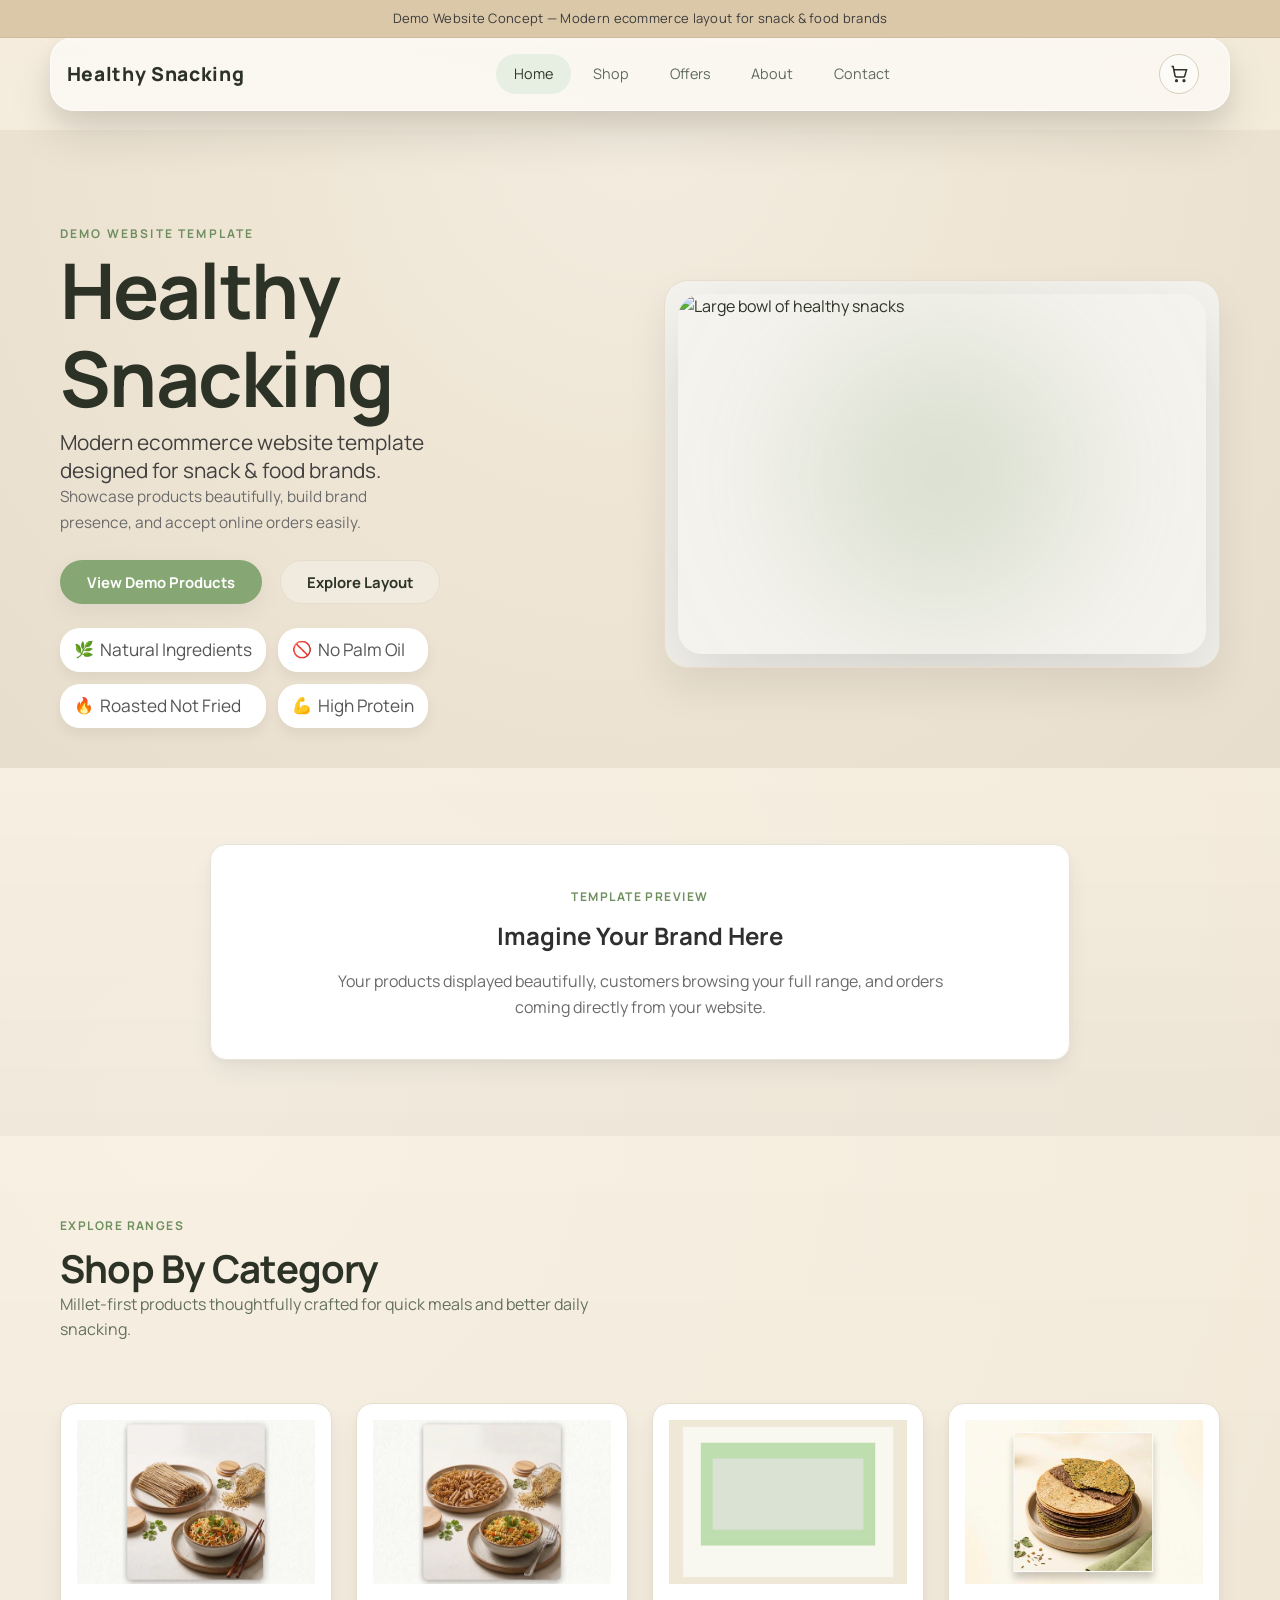
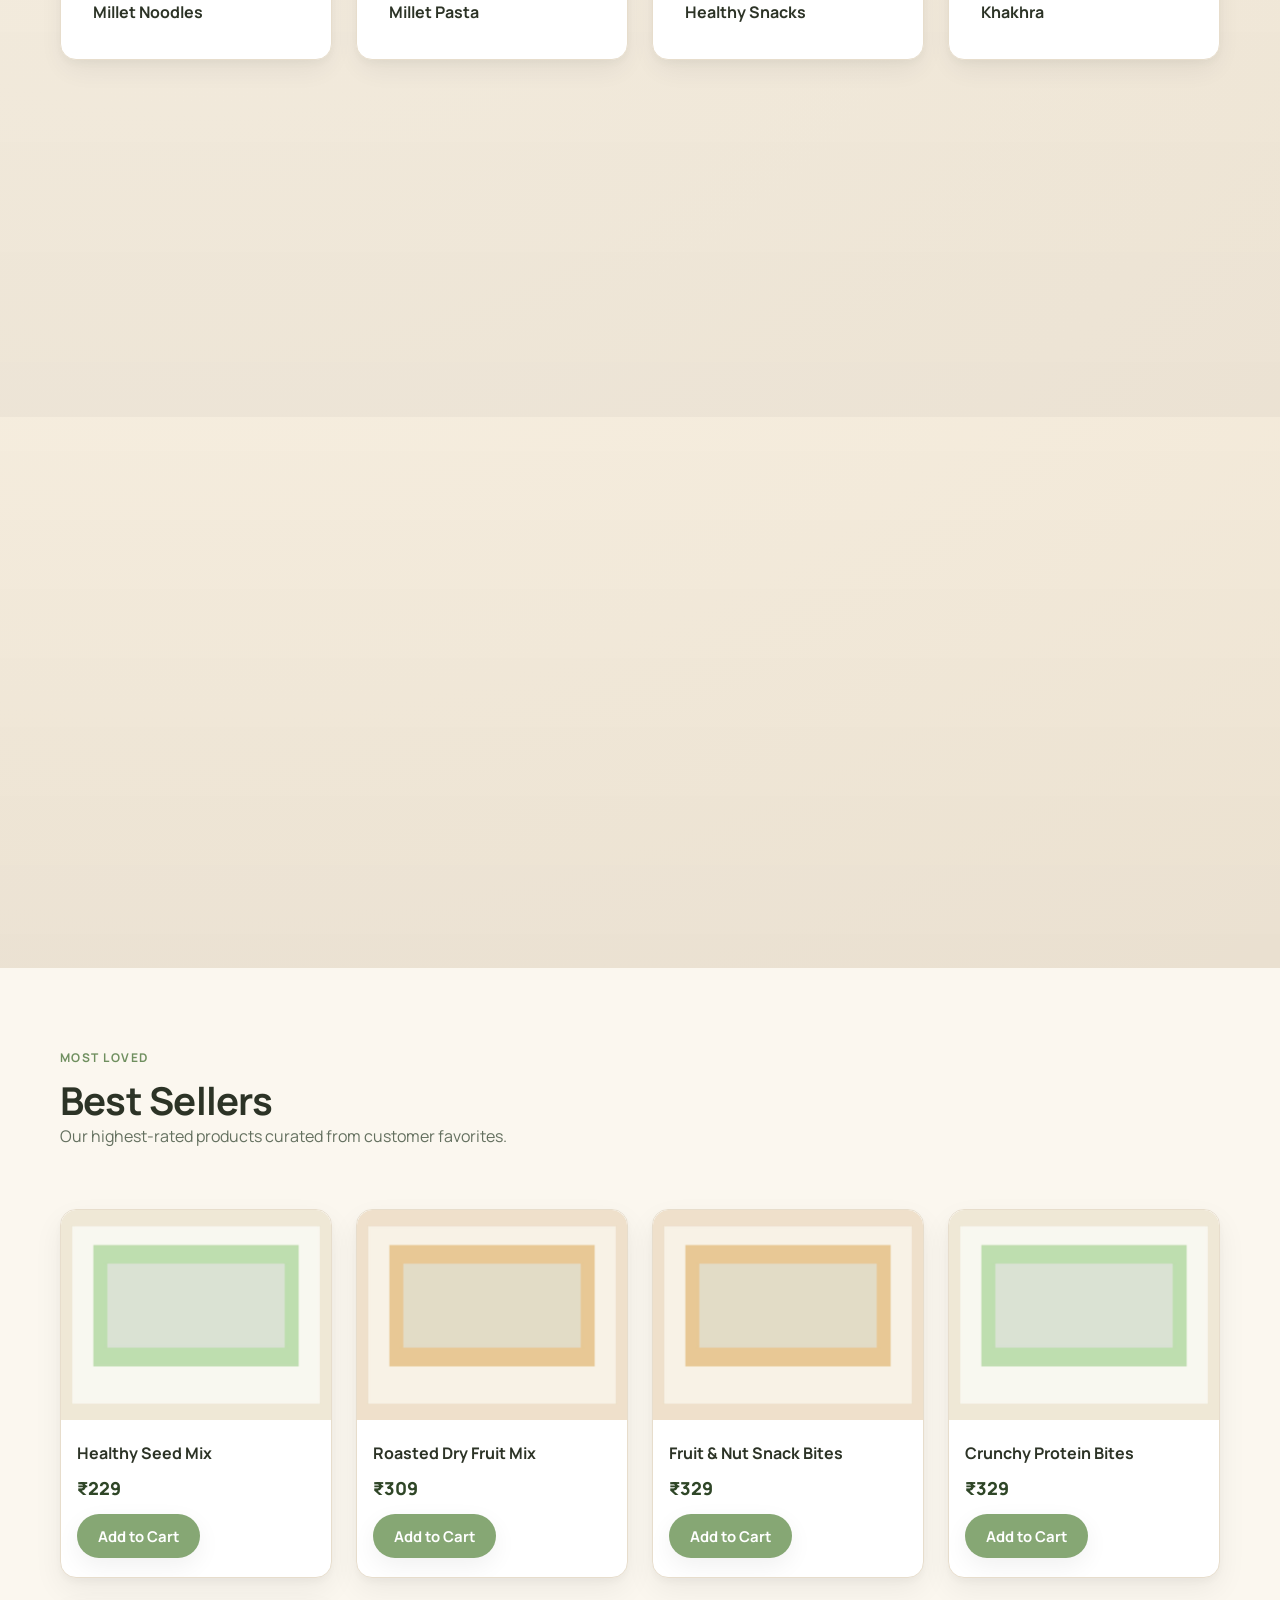
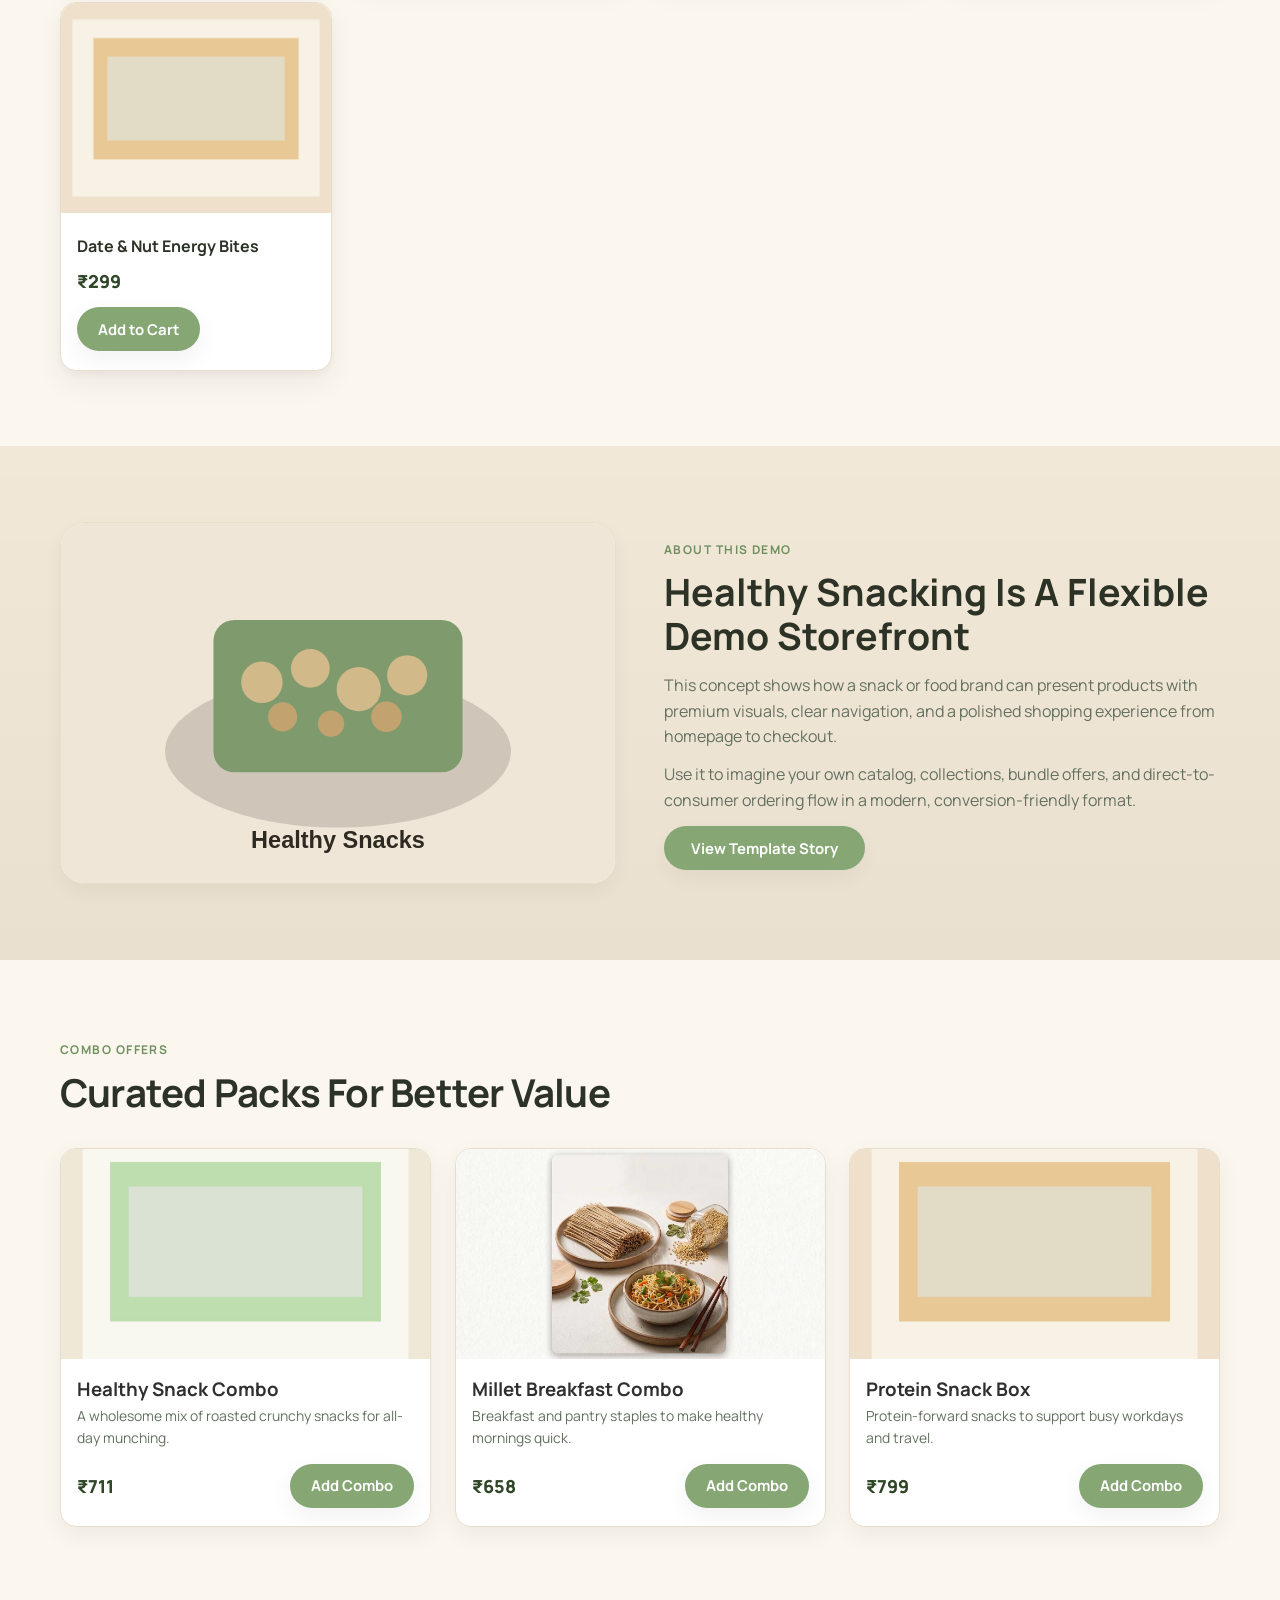
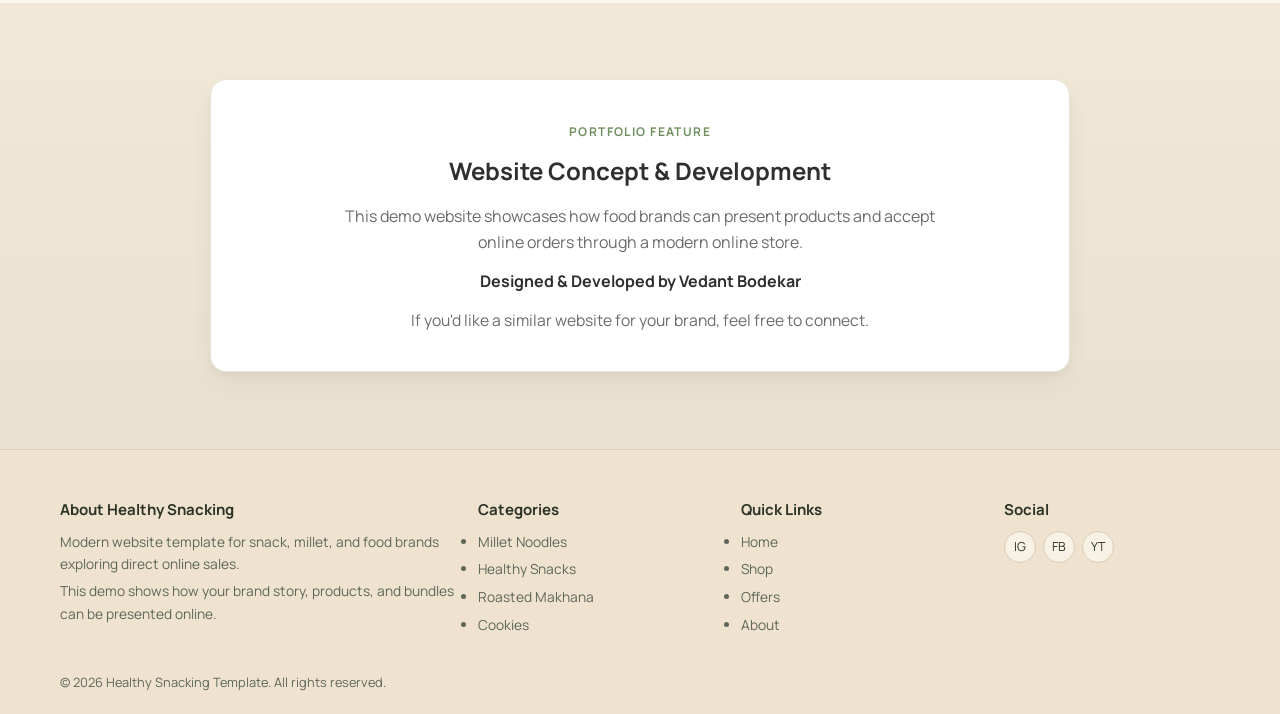
==== commit 3dff7cd6: "Improve hero section and convert site into Healthy Snacking demo template" ====
--- a/index.html
+++ b/index.html
@@ -27,11 +27,11 @@
   <link rel="stylesheet" href="css/style.css" />
 </head>
 <body class="home-premium-top">
+  <div class="demo-bar">
+    Demo Website Concept — Modern ecommerce layout for snack &amp; food brands
+  </div>
+
   <header class="site-header premium-topbar">
-    <div class="demo-bar">
-      Demo Website Concept — Modern ecommerce layout for snack &amp; food brands
-    </div>
-
     <div class="container nav-shell">
       <a class="brand" href="index.html">Healthy Snacking</a>
 
--- a/css/style.css
+++ b/css/style.css
@@ -4859,3 +4859,60 @@
     min-width: 0;
   }
 }
+
+/* Global demo bar consistency */
+:root {
+  --demo-bar-height: 37px;
+}
+
+.demo-bar {
+  width: 100%;
+  background: #dbc8a9;
+  color: #3b3b3b;
+  text-align: center;
+  font-size: 13px;
+  padding: 8px 16px;
+  letter-spacing: 0.3px;
+  box-sizing: border-box;
+  position: fixed;
+  top: 0;
+  left: 0;
+  z-index: 110;
+}
+
+.site-header,
+.navbar {
+  top: var(--demo-bar-height);
+}
+
+.site-main {
+  padding-top: calc(92px + var(--demo-bar-height));
+}
+
+.home-premium-top .site-header {
+  top: var(--demo-bar-height);
+}
+
+.home-premium-top .site-header .nav-shell {
+  margin-top: 0;
+}
+
+.home-premium-top .site-main {
+  padding-top: calc(92px + var(--demo-bar-height));
+}
+
+@media (max-width: 768px) {
+  .demo-bar {
+    padding: 8px 16px;
+    font-size: 13px;
+  }
+
+  .site-main,
+  .home-premium-top .site-main {
+    padding-top: calc(110px + var(--demo-bar-height));
+  }
+
+  .home-premium-top .site-header .nav-shell {
+    margin-top: 0;
+  }
+}
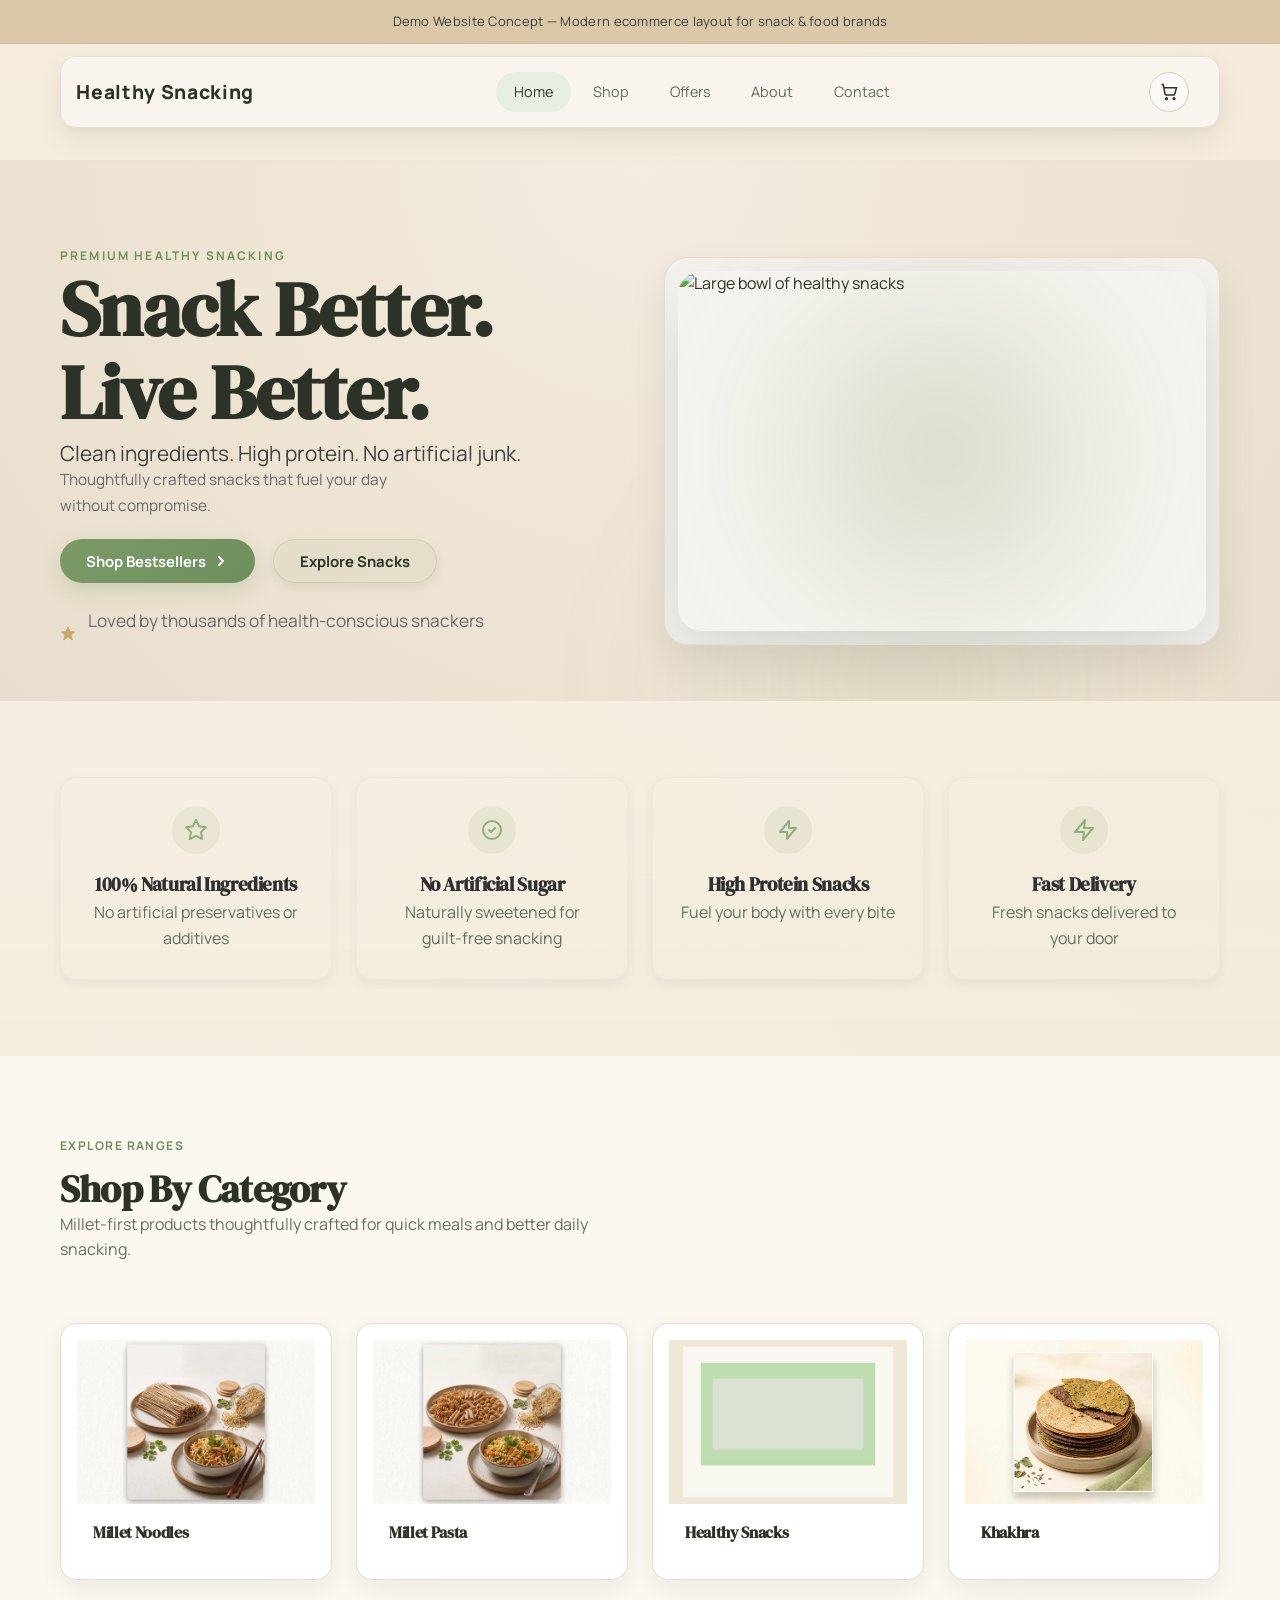
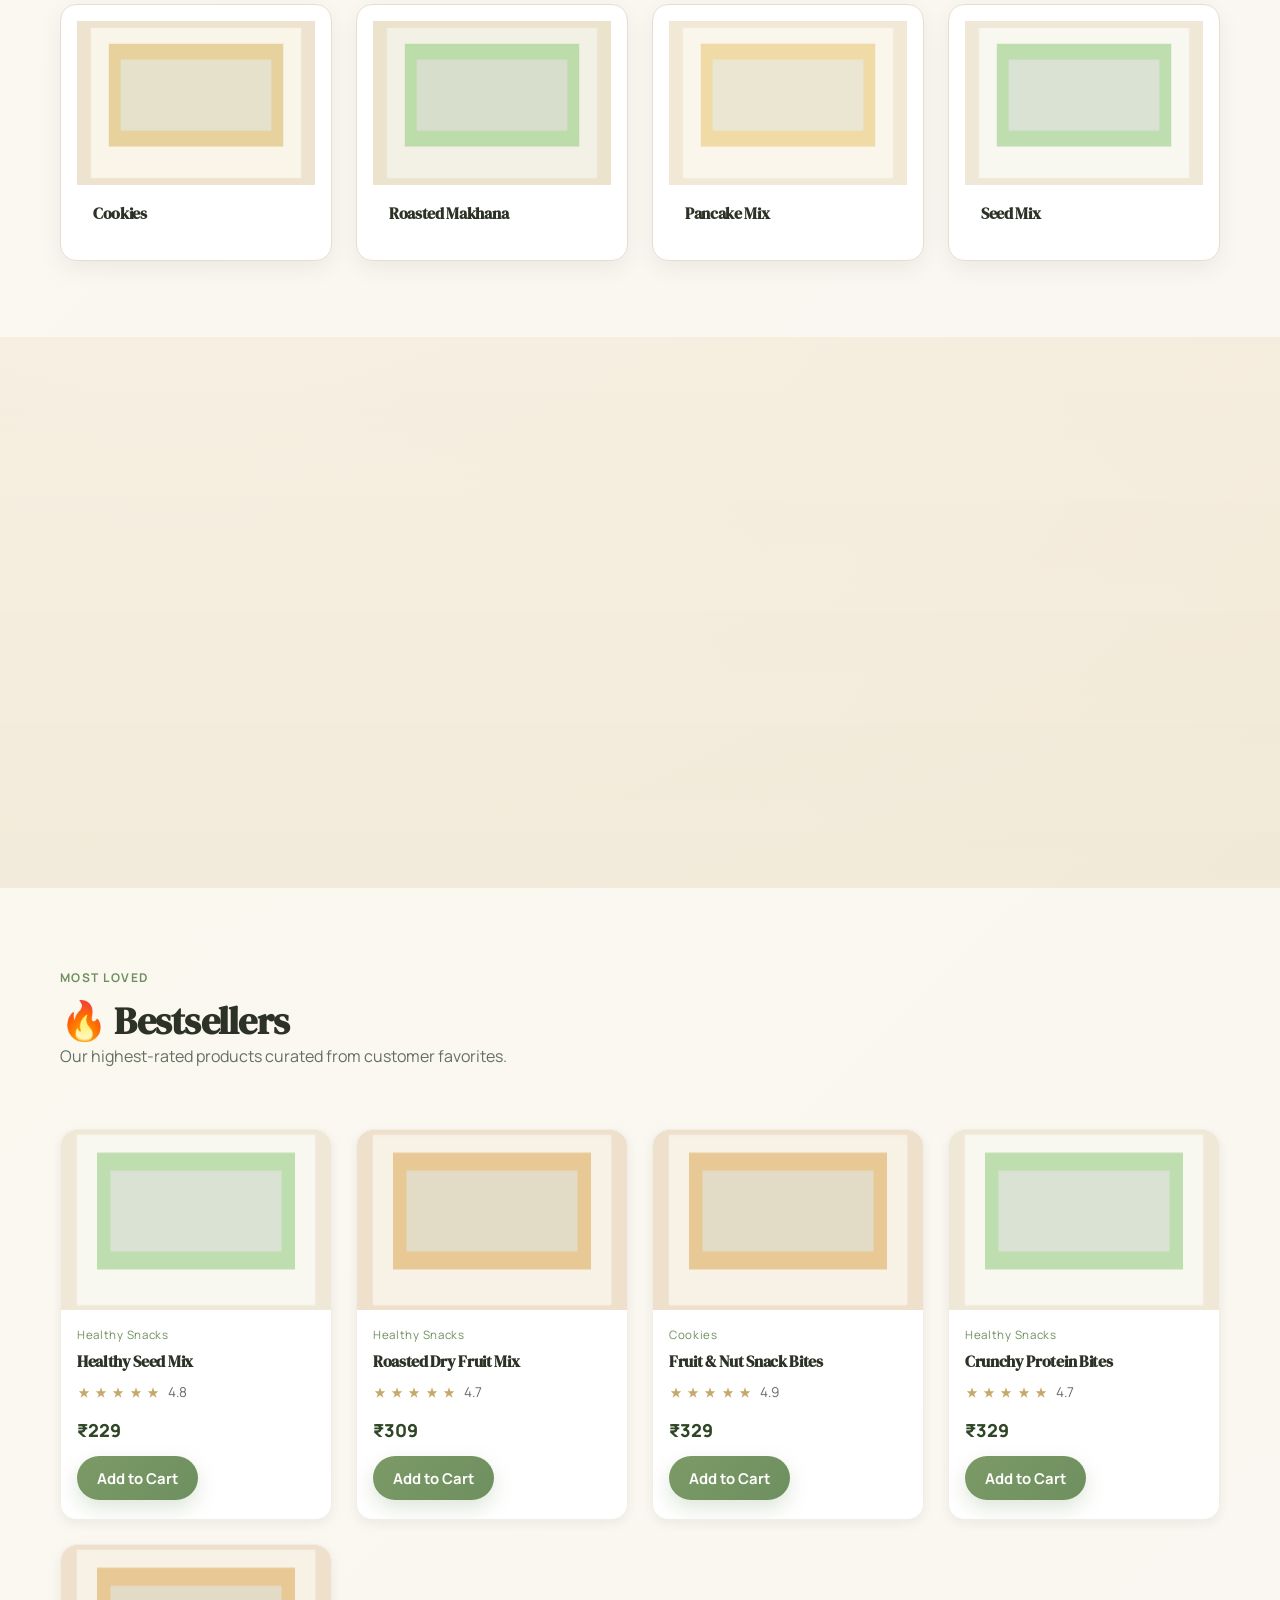
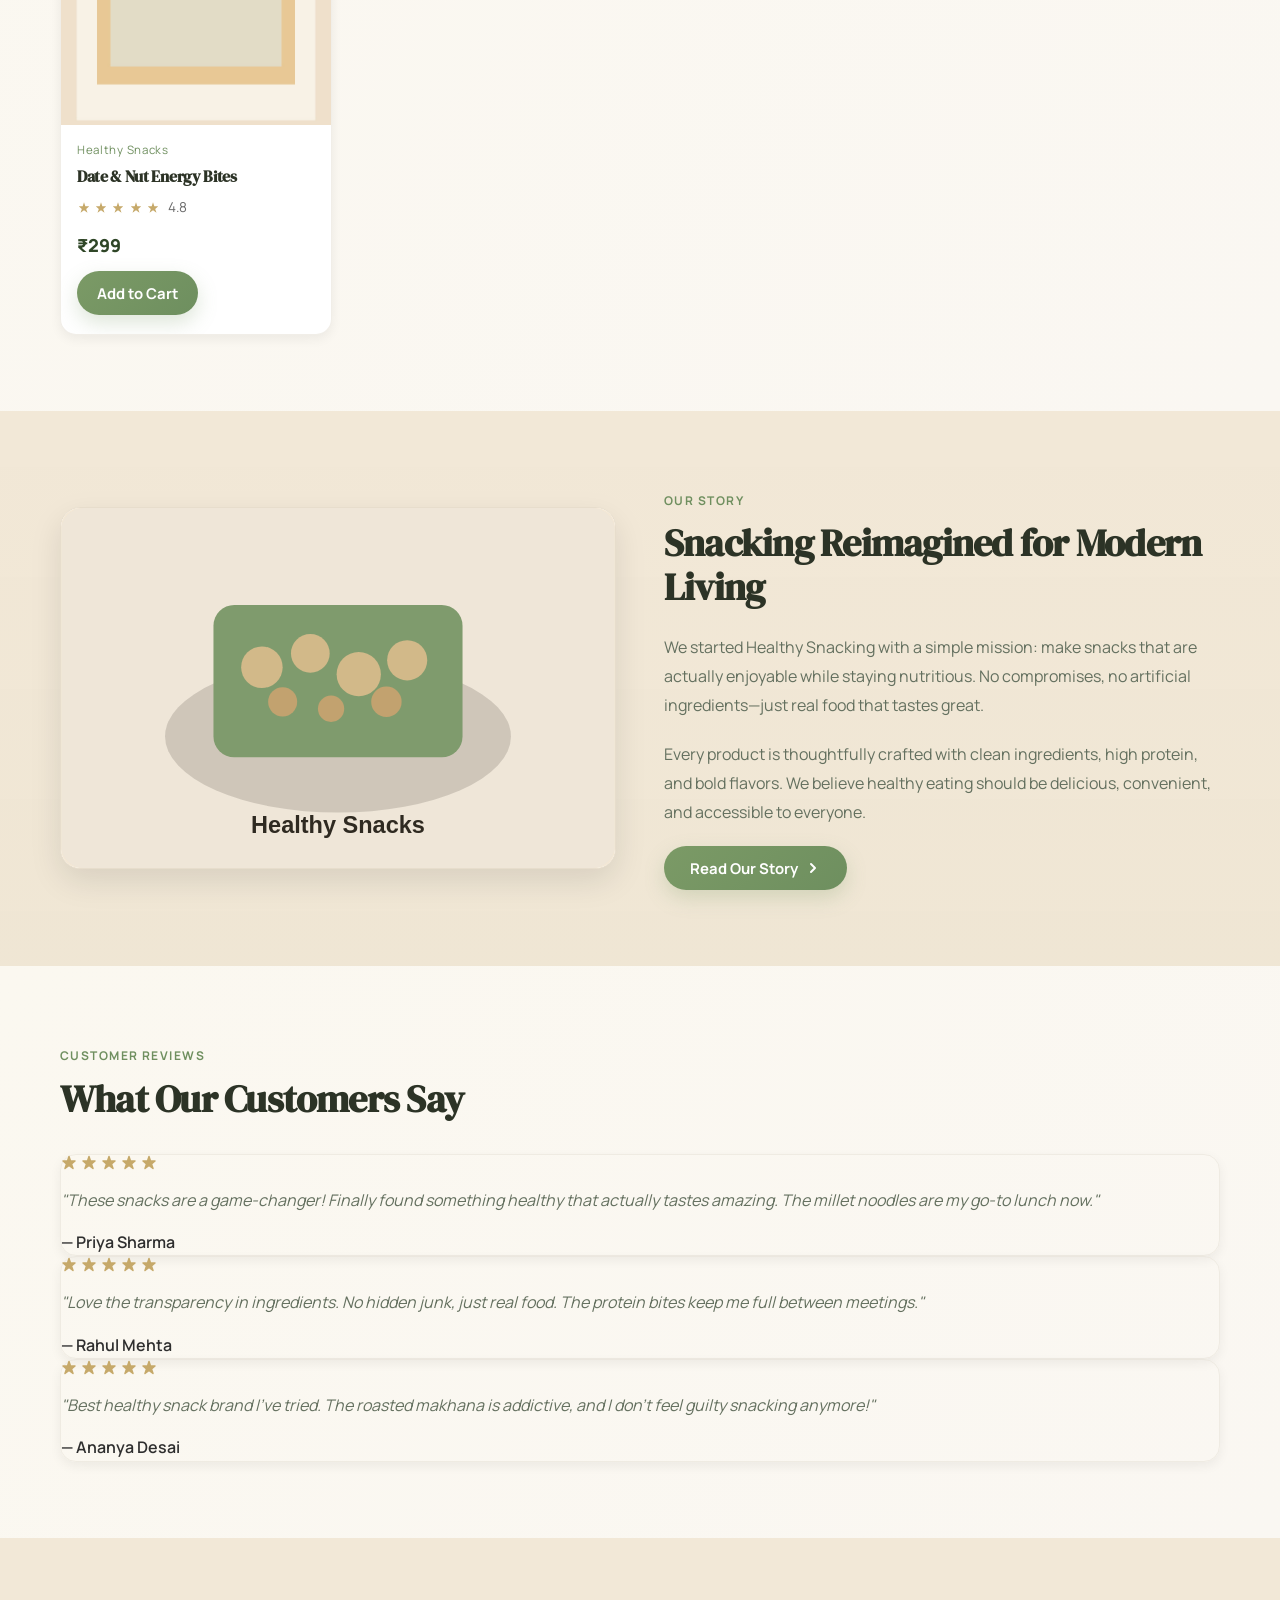
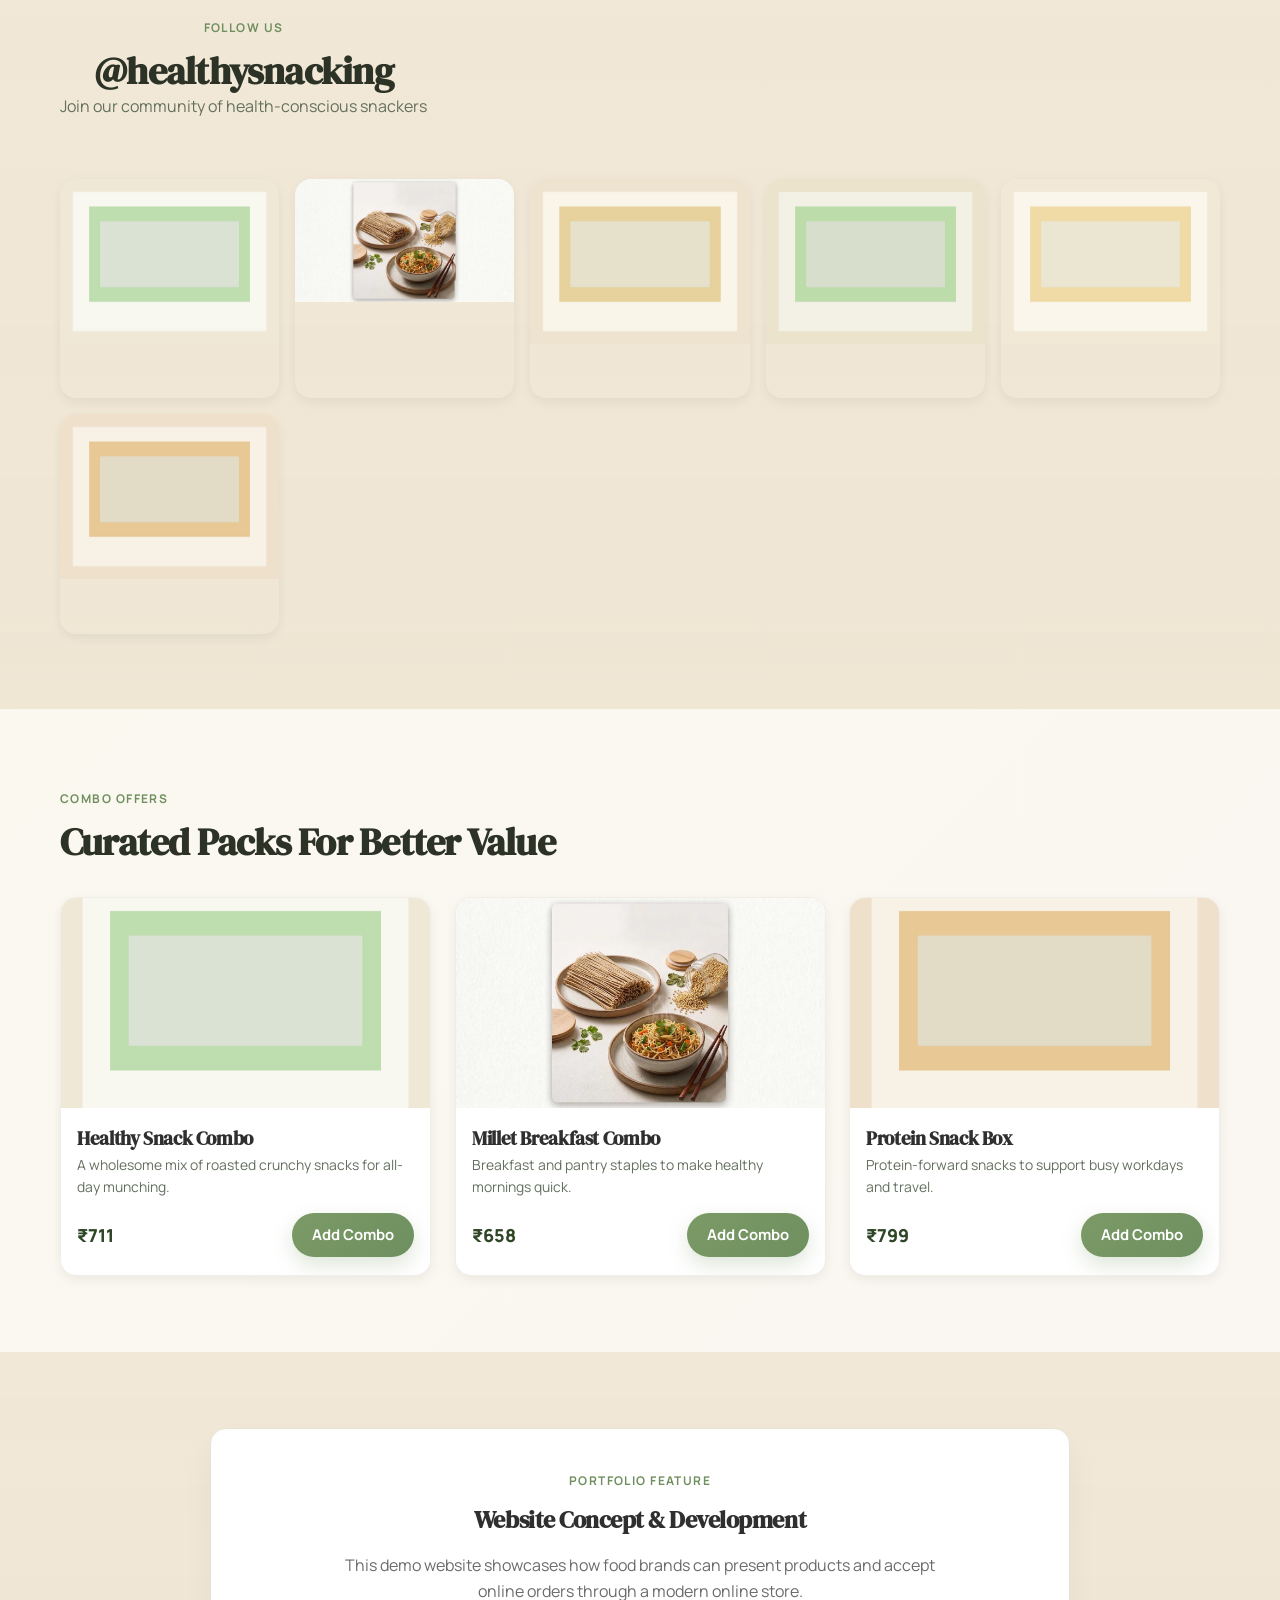
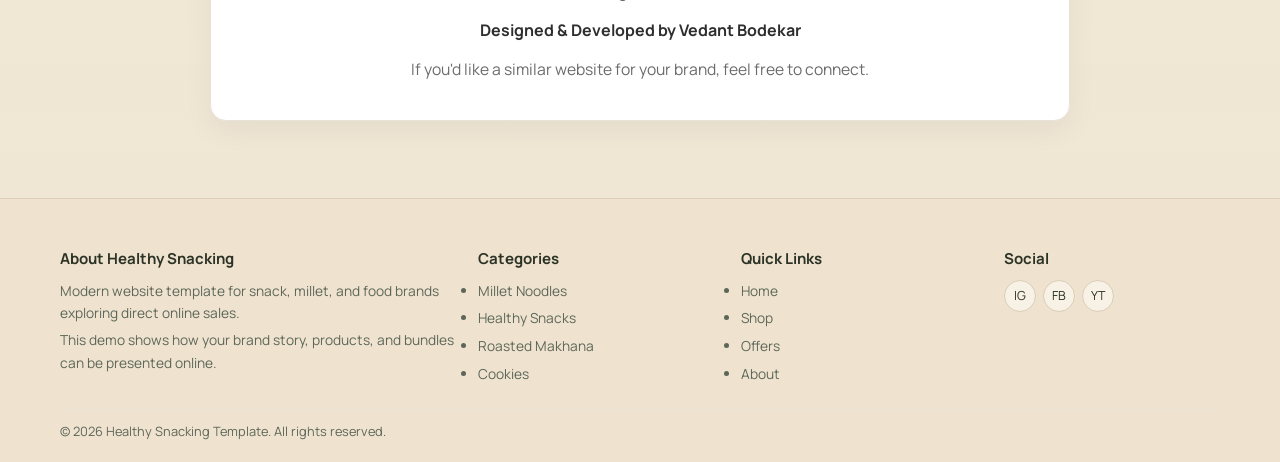
==== commit 37cc358b: "Ultra premium UI upgrade and UX improvements" ====
--- a/index.html
+++ b/index.html
@@ -24,6 +24,12 @@
     };
   </script>
   <script src="https://cdn.tailwindcss.com"></script>
+  <link rel="preconnect" href="https://fonts.googleapis.com">
+  <link rel="preconnect" href="https://fonts.gstatic.com" crossorigin>
+  <link href="https://fonts.googleapis.com/css2?family=DM+Serif+Display:ital@0;1&family=Inter:wght@400;500;600;700&display=swap" rel="stylesheet">
+  <link rel="preconnect" href="https://fonts.googleapis.com">
+  <link rel="preconnect" href="https://fonts.gstatic.com" crossorigin>
+  <link href="https://fonts.googleapis.com/css2?family=DM+Serif+Display:ital@0;1&family=Inter:wght@400;500;600;700;800&display=swap" rel="stylesheet">
   <link rel="stylesheet" href="css/style.css" />
 </head>
 <body class="home-premium-top">
@@ -71,52 +77,75 @@
     <section class="hero section-dark premium-hero">
       <div class="container hero-grid">
         <div class="hero-copy">
-          <span class="eyebrow">Demo Website Template</span>
-          <h1>Healthy Snacking</h1>
-          <p class="hero-subtext">Modern ecommerce website template<br />designed for snack &amp; food brands.</p>
-          <p class="hero-support">Showcase products beautifully, build brand presence, and accept online orders easily.</p>
+          <span class="eyebrow">Premium Healthy Snacking</span>
+          <h1>Snack Better.<br>Live Better.</h1>
+          <p class="hero-subtext">Clean ingredients. High protein. No artificial junk.</p>
+          <p class="hero-support">Thoughtfully crafted snacks that fuel your day without compromise.</p>
 
           <div class="hero-buttons">
-            <a class="btn btn-primary" href="shop.html">View Demo Products</a>
-            <a class="btn btn-secondary" href="#imagine-brand">Explore Layout</a>
-          </div>
-
-          <div class="hero-features" aria-label="Template highlights">
-            <div class="trust-card">
-              <span>🌿</span>
-              <p>Natural Ingredients</p>
-            </div>
-            <div class="trust-card">
-              <span>🚫</span>
-              <p>No Palm Oil</p>
-            </div>
-            <div class="trust-card">
-              <span>🔥</span>
-              <p>Roasted Not Fried</p>
-            </div>
-            <div class="trust-card">
-              <span>💪</span>
-              <p>High Protein</p>
-            </div>
+            <a class="btn btn-primary" href="shop.html">
+              <span>Shop Bestsellers</span>
+              <svg width="16" height="16" viewBox="0 0 16 16" fill="none" xmlns="http://www.w3.org/2000/svg">
+                <path d="M6 12L10 8L6 4" stroke="currentColor" stroke-width="2" stroke-linecap="round" stroke-linejoin="round"/>
+              </svg>
+            </a>
+            <a class="btn btn-secondary" href="#imagine-brand">Explore Snacks</a>
+          </div>
+
+          <div class="hero-trust-line">
+            <svg width="16" height="16" viewBox="0 0 16 16" fill="none" xmlns="http://www.w3.org/2000/svg">
+              <path d="M8 1.5L9.5 6H14L10.5 9L12 13.5L8 10.5L4 13.5L5.5 9L2 6H6.5L8 1.5Z" fill="#c6a96a" stroke="#c6a96a" stroke-width="1.5" stroke-linejoin="round"/>
+            </svg>
+            <p>Loved by thousands of health-conscious snackers</p>
           </div>
         </div>
 
         <div class="hero-image-box">
           <img src="images/hero-bowl.png" alt="Large bowl of healthy snacks" loading="lazy" />
-          <img src="images/floating-seed.svg" alt="Seed" class="floating-item one" loading="lazy" />
-          <img src="images/floating-grain.svg" alt="Millet grain" class="floating-item two" loading="lazy" />
-          <img src="images/floating-nut.svg" alt="Nut" class="floating-item three" loading="lazy" />
-        </div>
-      </div>
-    </section>
-
-    <section class="section section-soft imagine-section" id="imagine-brand">
+        </div>
+      </div>
+    </section>
+
+    <section class="section section-soft benefits-trust-section" id="imagine-brand">
       <div class="container">
-        <article class="imagine-card glass-card">
-          <span class="eyebrow">Template Preview</span>
-          <h2>Imagine Your Brand Here</h2>
-          <p>Your products displayed beautifully, customers browsing your full range, and orders coming directly from your website.</p>
-        </article>
+        <div class="benefits-trust-grid">
+          <div class="benefit-trust-card">
+            <div class="benefit-trust-icon">
+              <svg width="24" height="24" viewBox="0 0 24 24" fill="none" xmlns="http://www.w3.org/2000/svg">
+                <path d="M12 2L15.09 8.26L22 9.27L17 14.14L18.18 21.02L12 17.77L5.82 21.02L7 14.14L2 9.27L8.91 8.26L12 2Z" stroke="currentColor" stroke-width="2" stroke-linecap="round" stroke-linejoin="round"/>
+              </svg>
+            </div>
+            <h3>100% Natural Ingredients</h3>
+            <p>No artificial preservatives or additives</p>
+          </div>
+          <div class="benefit-trust-card">
+            <div class="benefit-trust-icon">
+              <svg width="24" height="24" viewBox="0 0 24 24" fill="none" xmlns="http://www.w3.org/2000/svg">
+                <path d="M9 12L11 14L15 10M21 12C21 16.9706 16.9706 21 12 21C7.02944 21 3 16.9706 3 12C3 7.02944 7.02944 3 12 3C16.9706 3 21 7.02944 21 12Z" stroke="currentColor" stroke-width="2" stroke-linecap="round" stroke-linejoin="round"/>
+              </svg>
+            </div>
+            <h3>No Artificial Sugar</h3>
+            <p>Naturally sweetened for guilt-free snacking</p>
+          </div>
+          <div class="benefit-trust-card">
+            <div class="benefit-trust-icon">
+              <svg width="24" height="24" viewBox="0 0 24 24" fill="none" xmlns="http://www.w3.org/2000/svg">
+                <path d="M13 10V3L4 14H11L11 21L20 10L13 10Z" stroke="currentColor" stroke-width="2" stroke-linecap="round" stroke-linejoin="round"/>
+              </svg>
+            </div>
+            <h3>High Protein Snacks</h3>
+            <p>Fuel your body with every bite</p>
+          </div>
+          <div class="benefit-trust-card">
+            <div class="benefit-trust-icon">
+              <svg width="24" height="24" viewBox="0 0 24 24" fill="none" xmlns="http://www.w3.org/2000/svg">
+                <path d="M13 2L3 14H12L11 22L21 10H12L13 2Z" stroke="currentColor" stroke-width="2" stroke-linecap="round" stroke-linejoin="round"/>
+              </svg>
+            </div>
+            <h3>Fast Delivery</h3>
+            <p>Fresh snacks delivered to your door</p>
+          </div>
+        </div>
       </div>
     </section>
 
@@ -206,12 +235,12 @@
       </div>
     </section>
 
-    <section class="section section-cream">
+    <section class="section section-cream bestsellers-section">
       <div class="container reveal">
         <div class="section-heading section-title">
           <div>
             <span class="eyebrow">Most Loved</span>
-            <h2>Best Sellers</h2>
+            <h2>🔥 Bestsellers</h2>
             <p class="section-copy">Our highest-rated products curated from customer favorites.</p>
           </div>
         </div>
@@ -219,25 +248,136 @@
       </div>
     </section>
 
-    <section class="section section-soft">
+    <section class="section section-soft brand-story-section">
       <div class="container story-grid reveal">
         <div class="story-image-wrap">
-          <img src="images/about-snacks.svg" alt="Healthy snack brand website concept" loading="lazy" />
+          <img src="images/about-snacks.svg" alt="Our brand story" loading="lazy" />
         </div>
 
         <article class="story-content">
-          <span class="eyebrow">About This Demo</span>
-          <h2>Healthy Snacking Is A Flexible Demo Storefront</h2>
+          <span class="eyebrow">Our Story</span>
+          <h2>Snacking Reimagined for Modern Living</h2>
           <p>
-            This concept shows how a snack or food brand can present products with premium visuals, clear navigation,
-            and a polished shopping experience from homepage to checkout.
+            We started Healthy Snacking with a simple mission: make snacks that are actually enjoyable while staying nutritious. No compromises, no artificial ingredients—just real food that tastes great.
           </p>
           <p>
-            Use it to imagine your own catalog, collections, bundle offers, and direct-to-consumer ordering flow in a
-            modern, conversion-friendly format.
+            Every product is thoughtfully crafted with clean ingredients, high protein, and bold flavors. We believe healthy eating should be delicious, convenient, and accessible to everyone.
           </p>
-          <a class="btn btn-primary" href="about.html">View Template Story</a>
+          <a class="btn btn-primary" href="about.html">
+            <span>Read Our Story</span>
+            <svg width="16" height="16" viewBox="0 0 16 16" fill="none" xmlns="http://www.w3.org/2000/svg">
+              <path d="M6 12L10 8L6 4" stroke="currentColor" stroke-width="2" stroke-linecap="round" stroke-linejoin="round"/>
+            </svg>
+          </a>
         </article>
+      </div>
+    </section>
+
+    <section class="section section-cream testimonials-section">
+      <div class="container reveal">
+        <div class="section-heading section-title">
+          <div>
+            <span class="eyebrow">Customer Reviews</span>
+            <h2>What Our Customers Say</h2>
+          </div>
+        </div>
+        <div class="testimonials-grid">
+          <div class="testimonial-card">
+            <div class="testimonial-rating">
+              <svg width="16" height="16" viewBox="0 0 16 16" fill="none" xmlns="http://www.w3.org/2000/svg">
+                <path d="M8 1.5L9.5 6H14L10.5 9L12 13.5L8 10.5L4 13.5L5.5 9L2 6H6.5L8 1.5Z" fill="#c6a96a" stroke="#c6a96a" stroke-width="1.5" stroke-linejoin="round"/>
+              </svg>
+              <svg width="16" height="16" viewBox="0 0 16 16" fill="none" xmlns="http://www.w3.org/2000/svg">
+                <path d="M8 1.5L9.5 6H14L10.5 9L12 13.5L8 10.5L4 13.5L5.5 9L2 6H6.5L8 1.5Z" fill="#c6a96a" stroke="#c6a96a" stroke-width="1.5" stroke-linejoin="round"/>
+              </svg>
+              <svg width="16" height="16" viewBox="0 0 16 16" fill="none" xmlns="http://www.w3.org/2000/svg">
+                <path d="M8 1.5L9.5 6H14L10.5 9L12 13.5L8 10.5L4 13.5L5.5 9L2 6H6.5L8 1.5Z" fill="#c6a96a" stroke="#c6a96a" stroke-width="1.5" stroke-linejoin="round"/>
+              </svg>
+              <svg width="16" height="16" viewBox="0 0 16 16" fill="none" xmlns="http://www.w3.org/2000/svg">
+                <path d="M8 1.5L9.5 6H14L10.5 9L12 13.5L8 10.5L4 13.5L5.5 9L2 6H6.5L8 1.5Z" fill="#c6a96a" stroke="#c6a96a" stroke-width="1.5" stroke-linejoin="round"/>
+              </svg>
+              <svg width="16" height="16" viewBox="0 0 16 16" fill="none" xmlns="http://www.w3.org/2000/svg">
+                <path d="M8 1.5L9.5 6H14L10.5 9L12 13.5L8 10.5L4 13.5L5.5 9L2 6H6.5L8 1.5Z" fill="#c6a96a" stroke="#c6a96a" stroke-width="1.5" stroke-linejoin="round"/>
+              </svg>
+            </div>
+            <p class="testimonial-text">"These snacks are a game-changer! Finally found something healthy that actually tastes amazing. The millet noodles are my go-to lunch now."</p>
+            <p class="testimonial-author">— Priya Sharma</p>
+          </div>
+          <div class="testimonial-card">
+            <div class="testimonial-rating">
+              <svg width="16" height="16" viewBox="0 0 16 16" fill="none" xmlns="http://www.w3.org/2000/svg">
+                <path d="M8 1.5L9.5 6H14L10.5 9L12 13.5L8 10.5L4 13.5L5.5 9L2 6H6.5L8 1.5Z" fill="#c6a96a" stroke="#c6a96a" stroke-width="1.5" stroke-linejoin="round"/>
+              </svg>
+              <svg width="16" height="16" viewBox="0 0 16 16" fill="none" xmlns="http://www.w3.org/2000/svg">
+                <path d="M8 1.5L9.5 6H14L10.5 9L12 13.5L8 10.5L4 13.5L5.5 9L2 6H6.5L8 1.5Z" fill="#c6a96a" stroke="#c6a96a" stroke-width="1.5" stroke-linejoin="round"/>
+              </svg>
+              <svg width="16" height="16" viewBox="0 0 16 16" fill="none" xmlns="http://www.w3.org/2000/svg">
+                <path d="M8 1.5L9.5 6H14L10.5 9L12 13.5L8 10.5L4 13.5L5.5 9L2 6H6.5L8 1.5Z" fill="#c6a96a" stroke="#c6a96a" stroke-width="1.5" stroke-linejoin="round"/>
+              </svg>
+              <svg width="16" height="16" viewBox="0 0 16 16" fill="none" xmlns="http://www.w3.org/2000/svg">
+                <path d="M8 1.5L9.5 6H14L10.5 9L12 13.5L8 10.5L4 13.5L5.5 9L2 6H6.5L8 1.5Z" fill="#c6a96a" stroke="#c6a96a" stroke-width="1.5" stroke-linejoin="round"/>
+              </svg>
+              <svg width="16" height="16" viewBox="0 0 16 16" fill="none" xmlns="http://www.w3.org/2000/svg">
+                <path d="M8 1.5L9.5 6H14L10.5 9L12 13.5L8 10.5L4 13.5L5.5 9L2 6H6.5L8 1.5Z" fill="#c6a96a" stroke="#c6a96a" stroke-width="1.5" stroke-linejoin="round"/>
+              </svg>
+            </div>
+            <p class="testimonial-text">"Love the transparency in ingredients. No hidden junk, just real food. The protein bites keep me full between meetings."</p>
+            <p class="testimonial-author">— Rahul Mehta</p>
+          </div>
+          <div class="testimonial-card">
+            <div class="testimonial-rating">
+              <svg width="16" height="16" viewBox="0 0 16 16" fill="none" xmlns="http://www.w3.org/2000/svg">
+                <path d="M8 1.5L9.5 6H14L10.5 9L12 13.5L8 10.5L4 13.5L5.5 9L2 6H6.5L8 1.5Z" fill="#c6a96a" stroke="#c6a96a" stroke-width="1.5" stroke-linejoin="round"/>
+              </svg>
+              <svg width="16" height="16" viewBox="0 0 16 16" fill="none" xmlns="http://www.w3.org/2000/svg">
+                <path d="M8 1.5L9.5 6H14L10.5 9L12 13.5L8 10.5L4 13.5L5.5 9L2 6H6.5L8 1.5Z" fill="#c6a96a" stroke="#c6a96a" stroke-width="1.5" stroke-linejoin="round"/>
+              </svg>
+              <svg width="16" height="16" viewBox="0 0 16 16" fill="none" xmlns="http://www.w3.org/2000/svg">
+                <path d="M8 1.5L9.5 6H14L10.5 9L12 13.5L8 10.5L4 13.5L5.5 9L2 6H6.5L8 1.5Z" fill="#c6a96a" stroke="#c6a96a" stroke-width="1.5" stroke-linejoin="round"/>
+              </svg>
+              <svg width="16" height="16" viewBox="0 0 16 16" fill="none" xmlns="http://www.w3.org/2000/svg">
+                <path d="M8 1.5L9.5 6H14L10.5 9L12 13.5L8 10.5L4 13.5L5.5 9L2 6H6.5L8 1.5Z" fill="#c6a96a" stroke="#c6a96a" stroke-width="1.5" stroke-linejoin="round"/>
+              </svg>
+              <svg width="16" height="16" viewBox="0 0 16 16" fill="none" xmlns="http://www.w3.org/2000/svg">
+                <path d="M8 1.5L9.5 6H14L10.5 9L12 13.5L8 10.5L4 13.5L5.5 9L2 6H6.5L8 1.5Z" fill="#c6a96a" stroke="#c6a96a" stroke-width="1.5" stroke-linejoin="round"/>
+              </svg>
+            </div>
+            <p class="testimonial-text">"Best healthy snack brand I've tried. The roasted makhana is addictive, and I don't feel guilty snacking anymore!"</p>
+            <p class="testimonial-author">— Ananya Desai</p>
+          </div>
+        </div>
+      </div>
+    </section>
+
+    <section class="section section-soft instagram-section">
+      <div class="container reveal">
+        <div class="section-heading section-title text-center">
+          <div>
+            <span class="eyebrow">Follow Us</span>
+            <h2>@healthysnacking</h2>
+            <p class="section-copy">Join our community of health-conscious snackers</p>
+          </div>
+        </div>
+        <div class="instagram-grid">
+          <div class="instagram-item">
+            <img src="images/products/seed-mix.jpg" alt="Instagram post" loading="lazy" />
+          </div>
+          <div class="instagram-item">
+            <img src="images/products/millet-noodles.jpg" alt="Instagram post" loading="lazy" />
+          </div>
+          <div class="instagram-item">
+            <img src="images/products/cookies.jpg" alt="Instagram post" loading="lazy" />
+          </div>
+          <div class="instagram-item">
+            <img src="images/products/makhana.jpg" alt="Instagram post" loading="lazy" />
+          </div>
+          <div class="instagram-item">
+            <img src="images/products/pancake-mix.jpg" alt="Instagram post" loading="lazy" />
+          </div>
+          <div class="instagram-item">
+            <img src="images/products/dry-fruits.jpg" alt="Instagram post" loading="lazy" />
+          </div>
+        </div>
       </div>
     </section>
 
--- a/css/style.css
+++ b/css/style.css
@@ -1,1672 +1,251 @@
-/*
-  MANJU FOODS - Shared styling
-  Palette: deep charcoal, warm cream, pistachio accents, beige, subtle gold.
-*/
-
-@import url('https://fonts.googleapis.com/css2?family=Manrope:wght@400;500;600;700;800&display=swap');
-
-:root {
-  --bg-main: #F5F1E8;
-  --bg-soft: #FAF7F2;
-  --card: #FFFFFF;
-  --green: #8FAF7B;
-  --green-dark: #6E8F5F;
-  --green-soft: #E8F0E3;
-  --text-dark: #2E2E2E;
-  --text-muted: #6B6B6B;
-  --border: #E8E3D9;
-  --shadow: 0 10px 30px rgba(0, 0, 0, 0.05);
-  --charcoal-950: var(--bg-main);
-  --charcoal-900: var(--bg-soft);
-  --charcoal-850: var(--bg-soft);
-  --charcoal-800: var(--bg-soft);
-  --cream-100: var(--bg-soft);
-  --cream-200: var(--bg-main);
-  --beige-300: #dbc8a9;
-  --beige-500: #b79a70;
-  --green-300: var(--green);
-  --green-500: var(--green);
-  --green-700: var(--green-dark);
-  --gold-400: #c6a96a;
-  --text-light: var(--text-dark);
-  --text-mid: var(--text-muted);
-  --danger: #c85959;
-  --radius-sm: 10px;
-  --radius-md: 16px;
-  --radius-lg: 24px;
-  --radius-xl: 34px;
-  --shadow-soft: var(--shadow);
-  --shadow-card: var(--shadow);
-  --glass-bg: var(--card);
-  --glass-border: var(--border);
-  --black: var(--bg-main);
-  --charcoal: var(--bg-soft);
-  --dark-card: var(--card);
-}
-
-* {
-  box-sizing: border-box;
-  margin: 0;
-  padding: 0;
-}
-
-html {
-  scroll-behavior: smooth;
-}
-
-body {
-  font-family: 'Manrope', sans-serif;
-  background: var(--bg-main);
-  color: var(--text-dark);
-  line-height: 1.6;
-  min-height: 100vh;
-  overflow-x: hidden;
-}
-
-img {
-  max-width: 100%;
-  display: block;
-  height: auto;
-}
-
-a {
-  color: inherit;
-  text-decoration: none;
-}
-
+/* ============================= */
+/* VARIABLES                    */
+/* ============================= */
+@import url('https://fonts.googleapis.com/css2?family=Manrope:wght@400;500;600;700;800&family=DM+Serif+Display:ital@0;1&family=Inter:wght@400;500;600;700;800&display=swap');
+:root { --bg-main: #F5F1E8; --bg-soft: #FAF7F2; --card: #FFFFFF; --green: #8FAF7B; --green-dark: #6E8F5F; --green-soft: #E8F0E3; --text-dark: #2E2E2E; --text-muted: #6B6B6B; --border: #E8E3D9; --shadow: 0 10px 30px rgba(0, 0, 0, 0.05); --charcoal-950: var(--bg-main); --charcoal-900: var(--bg-soft); --charcoal-850: var(--bg-soft); --charcoal-800: var(--bg-soft); --cream-100: var(--bg-soft); --cream-200: var(--bg-main); --beige-300: #dbc8a9; --beige-500: #b79a70; --green-300: var(--green); --green-500: var(--green); --green-700: var(--green-dark); --gold-400: #c6a96a; --text-light: var(--text-dark); --text-mid: var(--text-muted); --danger: #c85959; --radius-sm: 10px; --radius-md: 16px; --radius-lg: 24px; --radius-xl: 34px; --shadow-soft: var(--shadow); --shadow-card: var(--shadow); --glass-bg: var(--card); --glass-border: var(--border); --black: var(--bg-main); --charcoal: var(--bg-soft); --dark-card: var(--card); --premium-beige: #f2e8d7; --premium-cream: #fbf7ef; --premium-cream-deep: #f6eedf; --premium-green: #86a774; --premium-green-dark: #6f8f5f; --premium-text: #2c3326; --premium-muted: #64705f; --premium-border: #e7ddcc; --premium-shadow: 0 8px 25px rgba(0, 0, 0, 0.06); --section-soft-overlay: linear-gradient(180deg, rgba(0, 0, 0, 0) 0%, rgba(0, 0, 0, 0.03) 100%); --demo-banner-height: 44px; --navbar-offset: 72px; }
+
+/* ============================= */
+/* BASE                         */
+/* ============================= */
+* { box-sizing: border-box; margin: 0; padding: 0; }
+html { scroll-behavior: smooth; }
+a { color: inherit; text-decoration: none; }
 button,
 input,
 select,
-textarea {
-  font: inherit;
-}
-
-.container {
-  width: min(1160px, 92%);
-  max-width: 100%;
-  margin-inline: auto;
-}
-
-.site-main {
-  padding-top: 92px;
-}
-
-.section {
-  padding: 4.5rem 0;
-}
-
-.section-light {
-  background: var(--bg-soft);
-  color: var(--text-dark);
-}
-
-.section-dark {
-  background: var(--bg-soft);
-}
-
-.section-heading {
-  display: flex;
-  justify-content: space-between;
-  align-items: end;
-  gap: 1rem;
-  margin-bottom: 2rem;
-}
-
-.section-heading h2 {
-  font-size: clamp(1.5rem, 2.8vw, 2.3rem);
-  line-height: 1.2;
-}
-
-.eyebrow {
-  display: inline-block;
-  margin-bottom: 0.65rem;
-  letter-spacing: 0.12em;
-  text-transform: uppercase;
-  font-size: 0.75rem;
-  font-weight: 700;
-  color: var(--green-300);
-}
-
-.section-light .eyebrow {
-  color: var(--green-700);
-}
-
-.section-copy {
-  color: var(--text-mid);
-  max-width: 640px;
-  font-size: 0.95rem;
-}
-
-.section-light .section-copy {
-  color: var(--text-muted);
-}
-
-.glass-card {
-  background: var(--glass-bg);
-  border: 1px solid var(--glass-border);
-  border-radius: 16px;
-  box-shadow: var(--shadow-card);
-  backdrop-filter: none;
-}
-
+textarea { font: inherit; }
+h1,
+h2,
+h3 { color: #2F2F2F; }
+p { color: var(--premium-muted); }
+body { font-family: 'Manrope', sans-serif; line-height: 1.6; min-height: 100vh; overflow-x: hidden; background: radial-gradient(circle at 15% 20%, #f8f1e4 0%, transparent 40%),
+    radial-gradient(circle at 85% 0%, #f2e9d8 0%, transparent 35%),
+    var(--premium-beige); color: var(--premium-text); animation: pageFade 0.45s ease both; }
+body.page-visible { animation: pageFade 0.45s ease both; }
+body.page-leaving { opacity: 0; transform: translateY(8px); transition: opacity 0.34s ease, transform 0.34s ease; animation: none; }
+button { transition: transform 0.2s ease, box-shadow 0.2s ease; }
+button:active { transform: scale(0.96); }
+*,
+*::before,
+*::after { box-sizing: border-box; }
+html,
+body { max-width: 100%; overflow-x: hidden; }
+img { max-width: 100%; height: auto; display: block; }
+
+/* ============================= */
+/* LAYOUT                       */
+/* ============================= */
+.section-light { background: var(--bg-soft); color: var(--text-dark); }
+.section-dark { background: var(--bg-soft); }
+.section-light .eyebrow { color: var(--green-700); }
+.section-light .section-copy { color: var(--text-muted); }
+.section-light .category-card { background: var(--card); border: 1px solid var(--border); }
+.section-light .category-card p { color: var(--text-muted); }
+.section { padding: 4.75rem 0; }
+.section-dark,
+.section-light { background: transparent; }
+.section-cream { background: var(--premium-cream); }
+.section-heading { display: flex; justify-content: space-between; align-items: end; gap: 1rem; margin-bottom: 2rem; }
+.section-heading h2 { font-size: clamp(1.75rem, 3vw, 2.65rem); letter-spacing: -0.02em; line-height: 1.15; color: var(--premium-text); }
+.section-copy { font-size: 0.95rem; max-width: 60ch; color: var(--premium-muted); }
+.container { width: min(1160px, 92%); max-width: 100%; margin-inline: auto; }
+.section-subtitle { margin-bottom: 28px; }
+.grid { display: grid; }
+.grid:not([class*="gap-"]) { gap: 24px; }
+.grid-2 { grid-template-columns: repeat(2, minmax(0, 1fr)); }
+.grid-3 { grid-template-columns: repeat(3, minmax(0, 1fr)); }
+.text-center { text-align: center; }
+.hidden { display: none !important; }
+.mt-lg { margin-top: 28px; }
+.section-soft { background: var(--section-soft-overlay); }
+:where(h1, h2, h3).section-title { font-size: 28px; line-height: 1.2; margin-bottom: 12px; text-wrap: balance; }
+.section-heading h2,
+.page-banner h1,
+.product-detail-content h2 { line-height: 1.2; text-wrap: balance; }
+.section-copy,
+.section-subtitle { font-size: 16px; line-height: 1.6; margin-bottom: 28px; }
+
+/* ============================= */
+/* NAVBAR                       */
+/* ============================= */
+.demo-bar { width: 100%; height: var(--demo-banner-height); display: flex; align-items: center; justify-content: center; padding: 0 12px; background: #dbc8a9; color: #3b3b3b; text-align: center; font-size: 13px; letter-spacing: 0.3px; box-sizing: border-box; position: relative; z-index: 120; border-bottom: 1px solid rgba(59, 59, 59, 0.08); }
+.site-header,
+.navbar { transition: top 0.3s ease; position: sticky; top: var(--demo-banner-height); left: 0; right: 0; height: 0; z-index: 90; border: 0; overflow: visible; pointer-events: none; background: rgba(250, 247, 242, 0.85); backdrop-filter: blur(14px); -webkit-backdrop-filter: blur(14px); }
+.site-main { padding-top: calc(92px + var(--demo-banner-height)); }
+.home-premium-top .site-header { position: fixed; top: calc(var(--demo-banner-height) + 12px); left: 0; right: 0; height: 0; z-index: 95; border: 0; background: transparent; backdrop-filter: none; -webkit-backdrop-filter: none; pointer-events: none; overflow: visible; }
+.home-premium-top .site-main { padding-top: calc(var(--demo-banner-height) + var(--navbar-offset)); }
+.cart-count { position: absolute; right: -5px; top: -5px; width: 20px; height: 20px; border-radius: 999px; background: var(--gold-400); color: #211b12; font-size: 0.72rem; font-weight: 800; display: none; place-items: center; }
+.menu-toggle span:nth-child(1) { top: 13px; }
+.menu-toggle span:nth-child(2) { top: 19px; }
+.menu-toggle span:nth-child(3) { top: 25px; }
+.menu-toggle.is-open span:nth-child(1) { transform: translateY(6px) rotate(45deg); }
+.menu-toggle.is-open span:nth-child(2) { opacity: 0; }
+.menu-toggle.is-open span:nth-child(3) { transform: translateY(-6px) rotate(-45deg); }
+.mobile-menu a:hover,
+.mobile-menu a.active { color: var(--text-dark); background: var(--green-soft); }
+.site-header.is-scrolled .nav-shell { transform: translateY(-2px); background: rgba(248, 244, 235, 0.9); box-shadow: 0 20px 36px rgba(21, 24, 18, 0.16); }
+.desktop-nav a:hover::after,
+.desktop-nav a.active::after { transform: scaleX(1); }
+.cart-link,
+.menu-toggle { flex-shrink: 0; }
+.site-header.is-scrolled { top: 0; }
+.nav-shell { justify-content: space-between; backdrop-filter: blur(14px) saturate(1.1); -webkit-backdrop-filter: blur(14px) saturate(1.1); transform-origin: top center; transition: transform 0.3s ease, box-shadow 0.3s ease, background 0.3s ease; width: min(1160px, 92%); min-height: 84px; display: grid; grid-template-columns: auto 1fr auto auto; align-items: center; gap: 1rem; margin-inline: auto; padding: 0; border: none; border-radius: 0; background: transparent; box-shadow: none; }
+.brand,
+.logo { font-weight: 800; letter-spacing: 0.035em; margin-right: auto; white-space: nowrap; font-size: 1.2rem; color: var(--premium-text); }
+.brand span { display: block; margin-top: 0.2rem; font-size: 0.64rem; letter-spacing: 0.1em; font-weight: 650; color: var(--premium-green-dark); }
+.desktop-nav a::after { content: ""; position: absolute; left: 0.82rem; right: 0.82rem; bottom: 0.32rem; height: 2px; border-radius: 999px; background: var(--green-dark); transform: scaleX(0); transform-origin: center; transition: transform 0.22s ease; display: none; }
+.cart-link:hover { background: #edf4e8; }
+.site-header .nav-shell { width: calc(100% - 120px); max-width: 1240px; margin: 0 auto; min-height: 72px; padding: 0.5rem 0.95rem; border-radius: 16px; border: 1px solid rgba(231, 221, 204, 0.92); background: rgba(250, 247, 242, 0.78); box-shadow: 0 4px 10px rgba(0, 0, 0, 0.04), 0 12px 30px rgba(0, 0, 0, 0.06); backdrop-filter: blur(14px); -webkit-backdrop-filter: blur(14px); display: grid; grid-template-columns: auto 1fr auto auto; gap: 0.9rem; align-items: center; pointer-events: auto; }
+.desktop-nav a { font-size: 0.9rem; position: relative; color: #5f6a5a; padding: 8px 18px; border-radius: 999px; background: transparent; transition: background 0.22s ease, color 0.22s ease; }
+.desktop-nav a:hover,
+.desktop-nav a.active { background: #e7efe3; color: #2f392a; }
+.cart-link { display: grid; place-items: center; position: relative; transition: background 0.25s ease; border-color: var(--premium-border); color: var(--premium-text); width: 40px; height: 40px; border-radius: 999px; border: 1px solid #d8cdb8; background: rgba(255, 255, 255, 0.5); }
+.menu-toggle span { height: 2px; background: var(--text-dark); position: absolute; transition: transform 0.2s ease, opacity 0.2s ease; width: 18px; left: 10px; }
+.mobile-menu a { padding: 0.8rem 1rem; font-size: 0.92rem; color: var(--text-muted); border-radius: 999px; }
+.mobile-menu.is-open { max-height: 420px; opacity: 1; transform: translate(-50%, 0); pointer-events: auto; display: flex; }
+.desktop-nav { align-items: center; flex: 1; justify-content: center; justify-self: center; gap: 0.28rem; display: flex; }
+.menu-toggle { position: relative; border-color: var(--premium-border); width: 40px; height: 40px; border-radius: 999px; border: 1px solid #d8cdb8; background: rgba(255, 255, 255, 0.5); display: none; }
+.mobile-menu { flex-direction: column; gap: 0.35rem; left: 50%; top: calc(100% + 0.45rem); overflow: hidden; transform-origin: top center; position: static; max-height: none; border-top: 1px solid var(--premium-border); width: calc(100% - 120px); max-width: 1240px; margin: 8px auto 0; padding: 0.75rem; border-radius: 16px; border: 1px solid rgba(231, 221, 204, 0.95); background: rgba(250, 247, 242, 0.92); box-shadow: 0 4px 10px rgba(0, 0, 0, 0.04), 0 12px 30px rgba(0, 0, 0, 0.06); backdrop-filter: blur(14px); -webkit-backdrop-filter: blur(14px); pointer-events: auto; display: none; opacity: 0; transform: translateY(-10px); transition: all .25s ease; }
+.home-premium-top .mobile-menu { display: none; flex-direction: column; position: absolute; top: calc(100% + 10px); left: 50%; width: min(1180px, calc(100% - 32px)); margin: 0; padding: 0.8rem; border-radius: 20px; border: 1px solid rgba(231, 221, 204, 0.95); background: rgba(255, 255, 255, 0.8); box-shadow: 0 12px 30px rgba(24, 22, 16, 0.1); backdrop-filter: blur(14px); -webkit-backdrop-filter: blur(14px); opacity: 0; transform: translate(-50%, -8px); visibility: hidden; pointer-events: none; transition: opacity 0.26s ease, transform 0.26s ease, visibility 0.26s ease; }
+.home-premium-top .mobile-menu.is-open { opacity: 1; transform: translate(-50%, 0); visibility: visible; pointer-events: auto; }
+.cart-link svg { width: 20px; height: 20px; transform-origin: center; }
+.btn,
+button:not(.menu-toggle):not(.pill):not(.link-btn) { transition: transform 0.2s ease, box-shadow 0.2s ease, background-color 0.2s ease; }
+.btn:active,
+button:not(.menu-toggle):not(.pill):not(.link-btn):active { transform: scale(0.96); }
+.site-header,
+.navbar { transition: top 0.3s ease; border-bottom: 1px solid var(--premium-border); position: sticky; left: 0; right: 0; height: 0; z-index: 90; border: 0; overflow: visible; pointer-events: none; background: rgba(250, 247, 242, 0.85); backdrop-filter: blur(14px); -webkit-backdrop-filter: blur(14px); top: var(--demo-banner-height); }
+
+/* ============================= */
+/* HERO                         */
+/* ============================= */
+.home-premium-top .hero.premium-hero { padding-top: calc(var(--navbar-offset) + 10px); }
+.hero { position: relative; padding: 2rem 0 4.8rem; background: linear-gradient(180deg, #FAF7F2 0%, #F5F1E8 100%); }
+.hero-stat-wrap { margin-top: 1.6rem; display: grid; grid-template-columns: repeat(3, minmax(0, 1fr)); gap: 0.75rem; }
+.hero-stat { padding: 0.9rem; border-radius: var(--radius-md); background: var(--card); border: 1px solid var(--border); box-shadow: var(--shadow); }
+.hero-stat strong { display: block; font-size: 1rem; }
+.hero-stat span { display: block; font-size: 0.77rem; color: var(--text-mid); }
+.hero-image-box img { width: 100%; border-radius: 24px; min-height: 280px; object-fit: cover; }
+.floating-item.one { left: -12px; top: 10%; }
+.floating-item.two { right: -14px; top: 26%; animation-delay: 0.6s; }
+.floating-item.three { right: 14%; bottom: -14px; animation-delay: 1.1s; }
+.page-banner,
+.hero { background: #F6F2E9; }
+.hero h1 { line-height: 1.05; margin-bottom: 1rem; max-width: 13ch; font-size: clamp(2rem, 6vw, 4.3rem); }
+.hero p { color: var(--text-mid); max-width: 58ch; margin-bottom: 1.6rem; font-size: clamp(0.95rem, 2vw, 1.08rem); }
+.hero.premium-hero { background: linear-gradient(145deg, #f8f0e1 0%, #f3e8d7 45%, #faf4e9 100%); padding: 3.2rem 0 4.3rem; }
+.hero-copy h1,
+.hero h1 { font-size: clamp(2.25rem, 5.4vw, 4.35rem); line-height: 1.05; max-width: 12ch; margin-bottom: 1rem; color: var(--premium-text); }
+.hero-copy .hero-subtext,
+.hero-subtext { font-size: clamp(1rem, 2vw, 1.16rem); max-width: 42ch; margin-bottom: 1.6rem; color: #5c6759; }
+.hero-buttons { display: flex; flex-wrap: wrap; gap: 0.85rem; }
+.hero-image-box::after { content: ""; position: absolute; inset: auto -30% -35% auto; width: 270px; height: 270px; background: radial-gradient(circle, rgba(134, 167, 116, 0.2) 0%, rgba(134, 167, 116, 0) 70%); pointer-events: none; }
+.hero-image-box > img:first-child { width: 100%; min-height: 360px; border-radius: 22px; object-fit: cover; }
+.floating-item { position: absolute; animation: floaty 3.6s ease-in-out infinite; display: none; width: 46px; height: 46px; }
+.glass-card,
+.banner-card,
+.page-banner .banner-card,
+.hero-image-box,
+.product-card,
+.category-card { box-shadow: 0 4px 10px rgba(0, 0, 0, 0.04), 0 12px 30px rgba(0, 0, 0, 0.06); }
+.home-premium-top .hero-grid { gap: clamp(2rem, 4vw, 3rem); align-items: center; }
+.home-premium-top .hero-grid > * { min-width: 0; }
+.home-premium-top .hero-image-box { border-radius: 24px; overflow: hidden; padding: 0.8rem; box-shadow: 0 20px 40px rgba(0, 0, 0, 0.08); }
+.home-premium-top .hero-image-box::after { display: none; }
+.home-premium-top .hero-image-box > img:first-child { width: 100%; min-height: 360px; border-radius: 18px; object-fit: cover; }
+.home-premium-top .hero-image-box .floating-item { min-height: auto; border-radius: 0; }
+.hero-copy h1,
+.home-premium-top .hero-copy h1 { line-height: 1.15; margin-bottom: 16px; text-wrap: balance; }
+.hero-image-box .floating-item,
+.home-premium-top .hero-image-box .floating-item { z-index: 4; }
+.hero-buttons,
+.home-premium-top .hero-buttons { display: flex; flex-direction: column; gap: 16px; margin-top: 20px; }
+.hero-grid { display: grid; grid-template-columns: minmax(0, 1fr) minmax(0, 1fr); gap: clamp(1.5rem, 4vw, 3.25rem); align-items: center; min-width: 0; }
+.hero-copy { min-width: 0; }
+.hero-image-box { position: relative; border-radius: 30px; padding: 1rem; background: rgba(255, 255, 255, 0.78); border: 1px solid var(--premium-border); box-shadow: var(--premium-shadow); overflow: hidden; max-width: 100%; }
+.home-premium-top .hero.premium-hero { padding-bottom: 40px; background: radial-gradient(circle at top, #f3ecdf 0%, #efe6d6 40%, #e8decd 100%); padding-top: calc(var(--navbar-offset) + 10px); }
+.trust-container { display: flex; justify-content: center; gap: 14px; flex-wrap: wrap; margin-top: 22px; }
+.trust-card { display: flex; align-items: center; gap: 6px; padding: 8px 14px; background: white; border-radius: 20px; font-size: 13px; box-shadow: 0 6px 14px rgba(0, 0, 0, 0.06); transition: all 0.25s ease; }
+.trust-card span { font-size: 16px; }
+.trust-card p { margin: 0; line-height: 1.3; color: #555; }
+.hero-image-box,
+.home-premium-top .hero-image-box { z-index: 2; border-radius: 24px; overflow: hidden; box-shadow: 0 20px 40px rgba(0, 0, 0, 0.08); background: #f5f3ee; position: relative; isolation: isolate; }
+.home-premium-top .hero-copy { max-width: 34rem; align-items: flex-start; }
+.home-premium-top .hero-copy .eyebrow { margin-bottom: 0; letter-spacing: 0.18em; }
+.home-premium-top .hero-copy h1,
+.home-premium-top .hero h1 { line-height: 1.08; letter-spacing: -0.02em; margin-bottom: 0.35rem; font-size: clamp(3rem, 6vw, 5rem); }
+.home-premium-top .hero-copy .hero-subtext,
+.home-premium-top .hero-subtext { margin-bottom: 0; font-size: clamp(1.05rem, 1.7vw, 1.3rem); line-height: 1.35; color: var(--text-dark); opacity: 0.9; }
+.home-premium-top .hero-support { max-width: 38ch; margin: 0; color: var(--text-mid); font-size: 0.96rem; line-height: 1.7; }
+.home-premium-top .hero-buttons { margin-top: 24px; }
+.hero-features { display: grid; grid-template-columns: repeat(2, auto); gap: 12px; margin-top: 24px; justify-content: flex-start; }
+.hero-features .trust-card { min-height: 44px; justify-content: flex-start; }
+.hero-image-box > img:first-child,
+.home-premium-top .hero-image-box > img:first-child { position: relative; z-index: 3; width: 100%; height: auto; display: block; border-radius: 24px; box-shadow: 0 30px 80px rgba(0, 0, 0, 0.12); }
+
+/* ============================= */
+/* COMPONENTS                   */
+/* ============================= */
+.glass-card { background: var(--glass-bg); border: 1px solid var(--glass-border); border-radius: 16px; box-shadow: var(--shadow-card); backdrop-filter: none; }
 .p-card,
 .product-card,
 .combo-card,
 .cart-item,
-.cart-summary {
-  background: var(--card);
-  border: 1px solid var(--border);
-  border-radius: 16px;
-  box-shadow: var(--shadow);
-}
-
-.btn {
-  border: none;
-  border-radius: 999px;
-  display: inline-flex;
-  align-items: center;
-  justify-content: center;
-  gap: 0.45rem;
-  padding: 0.75rem 1.25rem;
-  font-size: 0.92rem;
-  font-weight: 700;
-  cursor: pointer;
-  transition: transform 0.25s ease, box-shadow 0.25s ease, background 0.25s ease;
-}
-
-.btn:hover {
-  transform: translateY(-2px);
-}
-
-.btn-primary {
-  background: var(--green);
-  color: #fff;
-  box-shadow: var(--shadow);
-}
-
-.btn-primary:hover {
-  background: var(--green-dark);
-  box-shadow: var(--shadow);
-}
-
-.btn-secondary {
-  background: var(--green-soft);
-  color: var(--green-dark);
-  border: none;
-}
-
-.btn-light {
-  background: #f8f2e6;
-  color: #2b241a;
-}
-
-.btn-outline-dark {
-  background: transparent;
-  color: var(--text-dark);
-  border: 1px solid var(--border);
-}
-
-.btn-green {
-  background: var(--green);
-  color: #fff;
-  border: none;
-}
-
-.btn-green:hover {
-  background: var(--green-dark);
-}
-
-.btn-outline-green {
-  background: var(--green-soft);
-  color: var(--green-dark);
-  border: none;
-}
-
-.site-header,
-.navbar {
-  position: fixed;
-  top: 0;
-  left: 0;
-  right: 0;
-  z-index: 60;
-  background: rgba(250, 247, 242, 0.95);
-  border-bottom: 1px solid var(--border);
-  backdrop-filter: blur(12px);
-}
-
-.nav-shell {
-  min-height: 92px;
-  display: grid;
-  grid-template-columns: auto 1fr auto auto;
-  gap: 1rem;
-  align-items: center;
-}
-
-.brand,
-.logo {
-  font-size: 1.25rem;
-  font-weight: 800;
-  letter-spacing: 0.04em;
-  color: var(--text-dark);
-}
-
-.brand span {
-  display: block;
-  font-size: 0.68rem;
-  letter-spacing: 0.11em;
-  color: var(--green-300);
-  font-weight: 600;
-  margin-top: 0.2rem;
-}
-
-.desktop-nav {
-  justify-self: end;
-  display: flex;
-  align-items: center;
-  gap: 0.4rem;
-}
-
-.desktop-nav a {
-  font-size: 0.9rem;
-  color: var(--text-muted);
-  padding: 0.45rem 0.85rem;
-  border-radius: 999px;
-  transition: background 0.22s ease, color 0.22s ease;
-}
-
-.desktop-nav a:hover,
-.desktop-nav a.active {
-  color: var(--text-dark);
-  background: var(--green-soft);
-}
-
-.cart-link {
-  width: 42px;
-  height: 42px;
-  border-radius: 50%;
-  border: 1px solid var(--border);
-  display: grid;
-  place-items: center;
-  position: relative;
-  transition: background 0.25s ease;
-}
-
-.cart-link:hover {
-  background: var(--green-soft);
-}
-
-.cart-link svg {
-  width: 20px;
-  height: 20px;
-}
-
-.cart-count {
-  position: absolute;
-  right: -5px;
-  top: -5px;
-  width: 20px;
-  height: 20px;
-  border-radius: 999px;
-  background: var(--gold-400);
-  color: #211b12;
-  font-size: 0.72rem;
-  font-weight: 800;
-  display: none;
-  place-items: center;
-}
-
-.menu-toggle {
-  display: none;
-  width: 42px;
-  height: 42px;
-  border-radius: 10px;
-  border: 1px solid var(--border);
-  background: transparent;
-  position: relative;
-}
-
-.menu-toggle span {
-  width: 20px;
-  height: 2px;
-  background: var(--text-dark);
-  position: absolute;
-  left: 10px;
-  transition: transform 0.2s ease, opacity 0.2s ease;
-}
-
-.menu-toggle span:nth-child(1) {
-  top: 13px;
-}
-
-.menu-toggle span:nth-child(2) {
-  top: 19px;
-}
-
-.menu-toggle span:nth-child(3) {
-  top: 25px;
-}
-
-.menu-toggle.is-open span:nth-child(1) {
-  transform: translateY(6px) rotate(45deg);
-}
-
-.menu-toggle.is-open span:nth-child(2) {
-  opacity: 0;
-}
-
-.menu-toggle.is-open span:nth-child(3) {
-  transform: translateY(-6px) rotate(-45deg);
-}
-
-.mobile-menu {
-  display: none;
-  flex-direction: column;
-  gap: 0.35rem;
-  padding: 0.8rem 4% 1rem;
-  border-top: 1px solid var(--border);
-  background: rgba(250, 247, 242, 0.98);
-}
-
-.mobile-menu a {
-  padding: 0.8rem 1rem;
-  border-radius: 12px;
-  font-size: 0.92rem;
-  color: var(--text-muted);
-}
-
-.mobile-menu a:hover,
-.mobile-menu a.active {
-  color: var(--text-dark);
-  background: var(--green-soft);
-}
-
-.mobile-menu.is-open {
-  display: flex;
-}
-
-.hero {
-  position: relative;
-  padding: 2rem 0 4.8rem;
-  background: linear-gradient(180deg, #FAF7F2 0%, #F5F1E8 100%);
-}
-
+.cart-summary { background: var(--card); border: 1px solid var(--border); border-radius: 16px; box-shadow: var(--shadow); }
+.btn-secondary { background: var(--green-soft); color: var(--green-dark); border: none; }
+.btn-light { background: #f8f2e6; color: #2b241a; }
+.btn-green { background: var(--green); color: #fff; border: none; }
+.btn-green:hover { background: var(--green-dark); }
+.btn-outline-green { background: var(--green-soft); color: var(--green-dark); border: none; }
 .page-hero,
 .cart-section,
 .checkout-section,
 .offers-section,
 .product-detail,
-.about-section {
-  background: var(--bg-soft);
-}
-
-.hero-grid {
-  display: grid;
-  grid-template-columns: 1.05fr 1fr;
-  gap: 2rem;
-  align-items: center;
-  min-width: 0;
-}
-
-.hero h1 {
-  font-size: clamp(2rem, 6.2vw, 4.1rem);
-  line-height: 1.05;
-  margin-bottom: 1rem;
-  max-width: 13ch;
-}
-
-.hero p {
-  color: var(--text-mid);
-  max-width: 58ch;
-  font-size: 1rem;
-  margin-bottom: 1.6rem;
-}
-
-.hero-buttons {
-  display: flex;
-  flex-wrap: wrap;
-  gap: 0.8rem;
-}
-
-.hero-stat-wrap {
-  margin-top: 1.6rem;
-  display: grid;
-  grid-template-columns: repeat(3, minmax(0, 1fr));
-  gap: 0.75rem;
-}
-
-.hero-stat {
-  padding: 0.9rem;
-  border-radius: var(--radius-md);
-  background: var(--card);
-  border: 1px solid var(--border);
-  box-shadow: var(--shadow);
-}
-
-.hero-stat strong {
-  display: block;
-  font-size: 1rem;
-}
-
-.hero-stat span {
-  display: block;
-  font-size: 0.77rem;
-  color: var(--text-mid);
-}
-
-.hero-image-box {
-  position: relative;
-  padding: 1rem;
-  border-radius: 30px;
-  background: var(--card);
-  border: 1px solid var(--border);
-  box-shadow: var(--shadow);
-}
-
-.hero-image-box img {
-  width: 100%;
-  border-radius: 24px;
-  min-height: 280px;
-  object-fit: cover;
-}
-
-/* Floating item is hidden by default (desktop/laptop), visible only on mobile */
-.floating-item {
-  position: absolute;
-  width: 46px;
-  height: 46px;
-  animation: floaty 3.6s ease-in-out infinite;
-  display: none;
-}
-
-/* Show floating items only on mobile */
-@media (max-width: 768px) {
-  .floating-item {
-    display: block;
-  }
-}
-
-.floating-item.one {
-  left: -12px;
-  top: 10%;
-}
-
-.floating-item.two {
-  right: -14px;
-  top: 26%;
-  animation-delay: 0.6s;
-}
-
-.floating-item.three {
-  right: 14%;
-  bottom: -14px;
-  animation-delay: 1.1s;
-}
-
-@keyframes floaty {
-  0%,
-  100% {
-    transform: translateY(0);
-  }
-  50% {
-    transform: translateY(-10px);
-  }
-}
-
-.category-grid {
-  display: grid;
-  grid-template-columns: repeat(4, minmax(0, 1fr));
-  gap: 0.9rem;
-  min-width: 0;
-}
-
-.category-card {
-  background: var(--card);
-  border: 1px solid var(--border);
-  border-radius: 16px;
-  box-shadow: var(--shadow);
-  padding: 1rem;
-}
-
-.section-light .category-card {
-  background: var(--card);
-  border: 1px solid var(--border);
-}
-
-.category-card h3 {
-  font-size: 0.95rem;
-  margin-bottom: 0.2rem;
-}
-
-.category-card p {
-  font-size: 0.82rem;
-  color: var(--text-mid);
-}
-
-.section-light .category-card p {
-  color: var(--text-muted);
-}
-
-.feature-grid {
-  display: grid;
-  grid-template-columns: repeat(5, minmax(0, 1fr));
-  gap: 0.9rem;
-  min-width: 0;
-}
-
-.feature-card {
-  text-align: center;
-  padding: 1.2rem 0.8rem;
-}
-
-.feature-icon {
-  width: 42px;
-  height: 42px;
-  margin: 0 auto 0.55rem;
-  border-radius: 999px;
-  display: grid;
-  place-items: center;
-  background: rgba(165, 191, 145, 0.18);
-  color: var(--green-dark);
-  font-weight: 800;
-}
-
-.feature-card h3 {
-  font-size: 0.84rem;
-  margin-bottom: 0.15rem;
-}
-
-.feature-card p {
-  font-size: 0.74rem;
-  color: var(--text-mid);
-}
-
-.product-grid {
-  display: grid;
-  grid-template-columns: repeat(4, minmax(0, 1fr));
-  gap: 1rem;
-  min-width: 0;
-}
-
-.product-card {
-  overflow: hidden;
-  background: var(--card);
-  border: 1px solid var(--border);
-  border-radius: 16px;
-  box-shadow: var(--shadow);
-  min-width: 0;
-}
-
-.product-image-wrap {
-  display: block;
-  background: rgba(247, 243, 233, 0.95);
-  border-radius: var(--radius-lg) var(--radius-lg) 0 0;
-}
-
-.product-image {
-  width: 100%;
-  height: 180px;
-  object-fit: cover;
-}
-
-.product-content {
-  padding: 1rem;
-}
-
-.product-category {
-  font-size: 0.72rem;
-  text-transform: capitalize;
-  letter-spacing: 0.06em;
-  color: var(--green-300);
-}
-
-.product-title {
-  font-size: 0.95rem;
-  margin: 0.35rem 0;
-}
-
-.product-price {
-  margin-bottom: 0.75rem;
-  font-size: 1rem;
-  font-weight: 800;
-}
-
-.page-banner {
-  padding: 1rem 0 2.7rem;
-}
-
-.page-banner .banner-card {
-  border-radius: 16px;
-  padding: 2rem;
-  background: var(--card);
-  border: 1px solid var(--border);
-  box-shadow: var(--shadow);
-}
-
-.page-banner h1 {
-  font-size: clamp(1.6rem, 4.6vw, 3rem);
-  margin-bottom: 0.35rem;
-}
-
-.page-banner p {
-  color: var(--text-mid);
-}
-
-.breadcrumb {
-  margin-top: 0.9rem;
-  display: flex;
-  gap: 0.45rem;
-  font-size: 0.82rem;
-  color: var(--text-mid);
-}
-
-.shop-toolbar {
-  display: flex;
-  flex-wrap: wrap;
-  gap: 0.8rem;
-  align-items: center;
-  justify-content: space-between;
-  margin-bottom: 1rem;
-}
-
-.filter-pills {
-  display: flex;
-  flex-wrap: wrap;
-  gap: 0.55rem;
-  margin-bottom: 1.2rem;
-}
-
-.pill {
-  padding: 0.45rem 0.9rem;
-  border-radius: 999px;
-  border: none;
-  background: var(--green-soft);
-  color: var(--green-dark);
-  cursor: pointer;
-  font-size: 0.82rem;
-}
-
-.pill-active {
-  border-color: transparent;
-  background: var(--green);
-  color: #fff;
-}
-
-.shop-result {
-  color: var(--text-mid);
-  font-size: 0.86rem;
-}
-
-.product-detail-grid {
-  display: grid;
-  grid-template-columns: 1fr 1fr;
-  gap: 2rem;
-  align-items: start;
-  min-width: 0;
-}
-
-.product-detail-image {
-  background: var(--cream-100);
-  border-radius: var(--radius-xl);
-  padding: 1rem;
-}
-
-.product-detail-image img {
-  width: 100%;
-  border-radius: var(--radius-lg);
-  min-height: 360px;
-  object-fit: cover;
-}
-
-.product-detail-content h2 {
-  font-size: clamp(1.5rem, 3vw, 2.3rem);
-  margin-bottom: 0.4rem;
-}
-
-.product-detail-price {
-  color: var(--green-300);
-  font-size: 1.35rem;
-  font-weight: 800;
-  margin-bottom: 0.65rem;
-}
-
-.product-detail-copy {
-  color: var(--text-mid);
-  margin-bottom: 1rem;
-}
-
-.tag-group {
-  display: flex;
-  flex-wrap: wrap;
-  gap: 0.45rem;
-  margin-bottom: 1rem;
-}
-
-.tag-chip {
-  padding: 0.35rem 0.7rem;
-  border-radius: 999px;
-  font-size: 0.74rem;
-  color: var(--green-dark);
-  background: var(--green-soft);
-  border: 1px solid var(--border);
-}
-
-.qty-control {
-  display: inline-grid;
-  grid-template-columns: 36px 72px 36px;
-  border-radius: 999px;
-  border: 1px solid var(--border);
-  overflow: hidden;
-  margin-right: 0.65rem;
-}
-
+.about-section { background: var(--bg-soft); }
+.category-card p { font-size: 0.82rem; color: var(--text-mid); }
+.product-content { padding: 1rem; }
+.product-price { margin-bottom: 0.75rem; font-size: 1rem; font-weight: 800; }
+.shop-toolbar { display: flex; flex-wrap: wrap; gap: 0.8rem; align-items: center; justify-content: space-between; margin-bottom: 1rem; }
+.filter-pills { display: flex; flex-wrap: wrap; gap: 0.55rem; margin-bottom: 1.2rem; }
+.shop-result { color: var(--text-mid); font-size: 0.86rem; }
+.product-detail-grid { display: grid; grid-template-columns: 1fr 1fr; gap: 2rem; align-items: start; min-width: 0; }
+.product-detail-image { background: var(--cream-100); border-radius: var(--radius-xl); padding: 1rem; }
+.product-detail-image img { width: 100%; border-radius: var(--radius-lg); min-height: 360px; object-fit: cover; }
+.product-detail-content h2 { font-size: clamp(1.5rem, 3vw, 2.3rem); margin-bottom: 0.4rem; }
+.product-detail-price { color: var(--green-300); font-size: 1.35rem; font-weight: 800; margin-bottom: 0.65rem; }
+.product-detail-copy { color: var(--text-mid); margin-bottom: 1rem; }
+.tag-group { display: flex; flex-wrap: wrap; gap: 0.45rem; margin-bottom: 1rem; }
+.tag-chip { padding: 0.35rem 0.7rem; border-radius: 999px; font-size: 0.74rem; color: var(--green-dark); background: var(--green-soft); border: 1px solid var(--border); }
+.qty-control { display: inline-grid; grid-template-columns: 36px 72px 36px; border-radius: 999px; border: 1px solid var(--border); overflow: hidden; margin-right: 0.65rem; }
 .qty-control button,
-.qty-control input {
-  border: none;
-  background: #fff;
-  color: var(--text-dark);
-  text-align: center;
-  height: 40px;
-}
-
-.qty-control input {
-  width: 72px;
-}
-
-.cart-layout {
-  display: grid;
-  grid-template-columns: 1.3fr 0.8fr;
-  gap: 1.2rem;
-  min-width: 0;
-}
-
-.cart-stack {
-  display: grid;
-  gap: 0.85rem;
-}
-
-.cart-item {
-  display: grid;
-  grid-template-columns: 108px 1fr auto;
-  align-items: center;
-  gap: 1rem;
-  padding: 0.8rem;
-  background: var(--card);
-  border: 1px solid var(--border);
-  border-radius: 16px;
-  box-shadow: var(--shadow);
-  min-width: 0;
-}
-
-.cart-item-image {
-  width: 108px;
-  height: 88px;
-  border-radius: 12px;
-  background: var(--cream-100);
-  object-fit: cover;
-}
-
-.cart-item-main h3 {
-  font-size: 0.96rem;
-}
-
-.cart-item-main p {
-  color: var(--text-mid);
-  font-size: 0.85rem;
-}
-
-.cart-item-controls {
-  text-align: right;
-}
-
-.qty-box {
-  display: inline-grid;
-  grid-template-columns: repeat(3, 32px);
-  height: 34px;
-  margin-bottom: 0.5rem;
-  border: 1px solid var(--border);
-  border-radius: 999px;
-  overflow: hidden;
-}
-
+.qty-control input { border: none; background: #fff; color: var(--text-dark); text-align: center; height: 40px; }
+.qty-control input { width: 72px; }
+.qty-box { display: inline-grid; grid-template-columns: repeat(3, 32px); height: 34px; margin-bottom: 0.5rem; border: 1px solid var(--border); border-radius: 999px; overflow: hidden; }
 .qty-box button,
-.qty-box span {
-  display: grid;
-  place-items: center;
-  background: #fff;
-  color: var(--text-dark);
-}
-
-.cart-line-total {
-  font-weight: 800;
-  margin-bottom: 0.35rem;
-}
-
-.link-btn {
-  background: transparent;
-  color: #dbb4b4;
-  border: none;
-  font-size: 0.82rem;
-  cursor: pointer;
-}
-
-.empty-cart {
-  padding: 2rem;
-  text-align: center;
-}
-
-.empty-cart h3 {
-  margin-bottom: 0.35rem;
-}
-
-.empty-cart p {
-  color: var(--text-mid);
-  margin-bottom: 1rem;
-}
-
-.summary-card {
-  padding: 1rem;
-  height: fit-content;
-  background: var(--card);
-  border: 1px solid var(--border);
-  border-radius: 16px;
-  box-shadow: var(--shadow);
-}
-
-.summary-card h3 {
-  font-size: 1.05rem;
-  margin-bottom: 0.8rem;
-}
-
-.summary-row {
-  display: flex;
-  justify-content: space-between;
-  font-size: 0.9rem;
-  padding: 0.48rem 0;
-  color: var(--text-mid);
-  border-bottom: 1px solid var(--border);
-}
-
-.summary-row strong {
-  color: var(--text-dark);
-}
-
-.summary-total {
-  color: var(--text-dark);
-  font-size: 1rem;
-  font-weight: 800;
-}
-
-.coupon-inline {
-  margin-top: 0.8rem;
-  display: grid;
-  grid-template-columns: 1fr auto;
-  gap: 0.5rem;
-}
-
+.qty-box span { display: grid; place-items: center; background: #fff; color: var(--text-dark); }
+.link-btn { background: transparent; color: #dbb4b4; border: none; font-size: 0.82rem; cursor: pointer; }
 .input,
 .select,
-.textarea {
-  width: 100%;
-  padding: 0.72rem 0.9rem;
-  border-radius: 12px;
-  border: 1px solid var(--border);
-  background: #fff;
-  color: var(--text-dark);
-}
-
+.textarea { width: 100%; padding: 0.72rem 0.9rem; border-radius: 12px; border: 1px solid var(--border); background: #fff; color: var(--text-dark); }
 .input::placeholder,
-.textarea::placeholder {
-  color: #c9b9a1;
-}
-
+.textarea::placeholder { color: #c9b9a1; }
 .input:focus,
 .select:focus,
-.textarea:focus {
-  outline: 2px solid rgba(165, 191, 145, 0.45);
-}
-
-.checkout-layout {
-  display: grid;
-  grid-template-columns: 1.25fr 0.85fr;
-  gap: 1.2rem;
-  min-width: 0;
-}
-
-.form-card,
-.order-card {
-  padding: 1rem;
-}
-
-.form-card h3,
-.order-card h3 {
-  margin-bottom: 0.9rem;
-}
-
-.form-grid {
-  display: grid;
-  grid-template-columns: repeat(2, minmax(0, 1fr));
-  gap: 0.85rem;
-  min-width: 0;
-}
-
-.form-grid .full {
-  grid-column: 1 / -1;
-}
-
-.payment-options {
-  display: grid;
-  gap: 0.55rem;
-  margin-top: 0.85rem;
-}
-
-.pay-option {
-  display: flex;
-  align-items: center;
-  justify-content: space-between;
-  gap: 0.6rem;
-  padding: 0.7rem 0.8rem;
-  border-radius: 12px;
-  border: 1px solid var(--border);
-  background: #fff;
-}
-
-.checkout-item {
-  display: grid;
-  grid-template-columns: 54px 1fr auto;
-  align-items: center;
-  gap: 0.65rem;
-  padding: 0.45rem 0;
-  border-bottom: 1px solid var(--border);
-}
-
-.checkout-item img {
-  width: 54px;
-  height: 44px;
-  border-radius: 10px;
-  background: var(--cream-100);
-  object-fit: cover;
-}
-
-.checkout-item small {
-  color: var(--text-mid);
-}
-
-.checkout-empty {
-  color: var(--text-mid);
-}
-
-.checkout-empty a {
-  color: var(--green-300);
-  font-weight: 700;
-}
-
-.offer-grid {
-  display: grid;
-  grid-template-columns: repeat(3, minmax(0, 1fr));
-  gap: 1rem;
-  min-width: 0;
-}
-
-.offer-card {
-  overflow: hidden;
-  background: var(--card);
-  border: 1px solid var(--border);
-  border-radius: 16px;
-  box-shadow: var(--shadow);
-}
-
-.offer-image {
-  width: 100%;
-  height: 180px;
-  object-fit: cover;
-  background: var(--cream-100);
-}
-
-.offer-content {
-  padding: 1rem;
-}
-
-.offer-content h3 {
-  margin-bottom: 0.3rem;
-}
-
-.offer-content p {
-  color: var(--text-mid);
-  font-size: 0.86rem;
-  margin-bottom: 0.85rem;
-}
-
-.offer-action-row {
-  display: flex;
-  justify-content: space-between;
-  align-items: center;
-  gap: 0.6rem;
-}
-
-.about-grid {
-  display: grid;
-  grid-template-columns: 1.1fr 0.9fr;
-  gap: 1rem;
-  align-items: center;
-  min-width: 0;
-}
-
-.about-copy p {
-  color: var(--text-mid);
-  margin-bottom: 0.8rem;
-}
-
-.about-image-stack {
-  display: grid;
-  gap: 0.7rem;
-}
-
-.about-image-stack img {
-  width: 100%;
-  border-radius: var(--radius-lg);
-  border: 1px solid var(--border);
-}
-
-.philosophy-grid {
-  margin-top: 1.2rem;
-  display: grid;
-  grid-template-columns: repeat(3, minmax(0, 1fr));
-  gap: 0.8rem;
-  min-width: 0;
-}
-
-.philosophy-card {
-  padding: 1rem;
-}
-
-.philosophy-card h3 {
-  margin-bottom: 0.35rem;
-}
-
-.philosophy-card p {
-  color: var(--text-mid);
-  font-size: 0.88rem;
-}
-
-.site-footer {
-  margin-top: 3rem;
-  padding: 2.5rem 0 1.2rem;
-  border-top: 1px solid var(--border);
-  background: var(--bg-soft);
-}
-
-.footer-grid {
-  display: grid;
-  grid-template-columns: 1.3fr 0.8fr 0.8fr 0.7fr;
-  gap: 1rem;
-  min-width: 0;
-}
-
-.footer-grid h4 {
-  margin-bottom: 0.55rem;
-  color: var(--text-dark);
-  font-size: 0.94rem;
-}
-
-.footer-grid p,
-.footer-grid li,
-.footer-grid a {
-  color: var(--text-mid);
-  font-size: 0.86rem;
-  margin-bottom: 0.35rem;
-}
-
-.footer-socials {
-  display: flex;
-  gap: 0.45rem;
-}
-
-.footer-socials a {
-  width: 32px;
-  height: 32px;
-  border-radius: 999px;
-  display: grid;
-  place-items: center;
-  border: 1px solid var(--border);
-  color: var(--text-dark);
-  font-size: 0.78rem;
-}
-
-.footer-bottom {
-  margin-top: 1.2rem;
-  padding-top: 0.7rem;
-  border-top: 1px solid var(--border);
-  color: var(--text-muted);
-  font-size: 0.8rem;
-}
-
-.toast {
-  position: fixed;
-  right: 1rem;
-  bottom: 1rem;
-  z-index: 80;
-  max-width: 280px;
-  background: #f8f2e8;
-  color: #1f1a13;
-  padding: 0.7rem 0.9rem;
-  border-radius: 12px;
-  box-shadow: var(--shadow-soft);
-  font-size: 0.84rem;
-  font-weight: 700;
-}
-
-.toast-error {
-  background: #f3dede;
-  color: #5e2020;
-}
-
-.toast-info {
-  background: #e7eadf;
-  color: #293125;
-}
-
-.toast-hide {
-  opacity: 0;
-  transform: translateY(8px);
-  transition: 0.3s ease;
-}
-
-/* 3-layer color hierarchy overrides */
-body {
-  background: #F6F2E9;
-  color: #2F2F2F;
-}
-
-.site-header,
-.navbar {
-  background: #F6F2E9;
-  border-bottom: 1px solid #E4DBCC;
-}
-
-.page-banner,
-.hero {
-  background: #F6F2E9;
-}
-
-.banner-card,
-.page-banner .banner-card {
-  background: #E7DECE;
-  border: 1px solid #DDD3C3;
-  box-shadow: 0 6px 20px rgba(0, 0, 0, 0.05);
-}
-
-.product-card,
-.offer-card,
-.combo-card {
-  background: #FFFFFF;
-  border: 1px solid #E4DBCC;
-  box-shadow: 0 10px 30px rgba(0, 0, 0, 0.06);
-  transition: all .25s ease;
-}
-
-.product-card:hover {
-  transform: translateY(-4px);
-  box-shadow: 0 20px 40px rgba(0, 0, 0, 0.08);
-}
-
-.pill {
-  background: #EFE8DA;
-  color: #6E8F5F;
-  border: 1px solid #E4DBCC;
-}
-
-.pill-active {
-  background: #7B9A66;
-  color: #FFFFFF;
-  border-color: #7B9A66;
-}
-
-.btn-primary {
-  background: #7B9A66;
-  color: #FFFFFF;
-}
-
-.btn-primary:hover {
-  background: #6E8F5F;
-}
-
-h1,
-h2,
-h3 {
-  color: #2F2F2F;
-}
-
-p {
-  color: #5E5E5E;
-}
-
-/* Tablet */
-@media (min-width: 1440px) {
-  .container {
-    width: min(1280px, 90%);
-  }
-}
-
-@media (max-width: 1024px) {
-  .section {
-    padding: 4rem 0;
-  }
-
-  .product-grid {
-    grid-template-columns: repeat(3, minmax(0, 1fr));
-  }
-
-  .feature-grid {
-    grid-template-columns: repeat(3, minmax(0, 1fr));
-  }
-
-  .category-grid {
-    grid-template-columns: repeat(3, minmax(0, 1fr));
-  }
-
-  .hero-grid,
-  .product-detail-grid,
-  .cart-layout,
-  .checkout-layout,
-  .about-grid {
-    grid-template-columns: 1fr;
-  }
-
-  .offer-grid {
-    grid-template-columns: repeat(2, minmax(0, 1fr));
-  }
-
-  .footer-grid {
-    grid-template-columns: repeat(2, minmax(0, 1fr));
-  }
-}
-
-/* Mobile */
-@media (max-width: 768px) {
-  .site-main {
-    padding-top: 84px;
-  }
-
-  .nav-shell {
-    min-height: 84px;
-    grid-template-columns: minmax(0, 1fr) auto auto;
-    gap: 0.55rem;
-  }
-
-  .desktop-nav {
-    display: none;
-  }
-
-  .menu-toggle {
-    display: block;
-  }
-
-  .brand {
-    font-size: 1.05rem;
-    letter-spacing: 0.02em;
-  }
-
-  .brand span {
-    font-size: 0.62rem;
-    letter-spacing: 0.08em;
-  }
-
-  .hero {
-    padding-top: 1rem;
-    padding-bottom: 3.4rem;
-  }
-
-  .section-heading {
-    flex-direction: column;
-    align-items: flex-start;
-    gap: 0.7rem;
-  }
-
-  .hero-stat-wrap {
-    grid-template-columns: repeat(2, minmax(0, 1fr));
-  }
-
-  .hero-image-box {
-    padding: 0.8rem;
-  }
-
-  .product-grid,
-  .offer-grid,
-  .philosophy-grid,
-  .category-grid,
-  .feature-grid,
-  .form-grid {
-    grid-template-columns: 1fr 1fr;
-  }
-
-  .cart-item {
-    grid-template-columns: 88px 1fr;
-  }
-
-  .cart-item-controls {
-    grid-column: 1 / -1;
-    text-align: left;
-    display: flex;
-    align-items: center;
-    justify-content: space-between;
-    gap: 0.5rem;
-    flex-wrap: wrap;
-  }
-
-  .checkout-item {
-    grid-template-columns: 48px 1fr auto;
-  }
-
-  .checkout-item img {
-    width: 48px;
-    height: 40px;
-  }
-}
-
-@media (max-width: 560px) {
-  .container {
-    width: min(100%, calc(100% - 1.25rem));
-  }
-
-  .section {
-    padding: 3rem 0;
-  }
-
-  .product-grid,
-  .offer-grid,
-  .philosophy-grid,
-  .category-grid,
-  .feature-grid,
-  .form-grid {
-    grid-template-columns: 1fr;
-  }
-
-  .hero-stat-wrap {
-    grid-template-columns: 1fr;
-  }
-
-  .hero h1 {
-    font-size: clamp(1.65rem, 8.5vw, 2.05rem);
-  }
-
-  .hero p {
-    font-size: 0.93rem;
-    margin-bottom: 1.15rem;
-  }
-
-  .hero-buttons {
-    gap: 0.6rem;
-  }
-
-  .hero-buttons .btn {
-    width: 100%;
-  }
-
-  .btn {
-    padding: 0.68rem 1rem;
-    font-size: 0.86rem;
-  }
-
-  .shop-toolbar {
-    align-items: stretch;
-  }
-
-  .shop-toolbar .btn {
-    width: 100%;
-  }
-
-  .page-banner .banner-card {
-    padding: 1.05rem;
-  }
-
-  .page-banner h1 {
-    font-size: clamp(1.35rem, 7vw, 1.8rem);
-  }
-
-  .breadcrumb {
-    font-size: 0.76rem;
-    gap: 0.35rem;
-  }
-
-  .coupon-inline {
-    grid-template-columns: 1fr;
-  }
-
-  .cart-item {
-    grid-template-columns: 72px 1fr;
-    padding: 0.65rem;
-    gap: 0.7rem;
-  }
-
-  .cart-item-image {
-    width: 72px;
-    height: 66px;
-  }
-
-  .summary-card,
-  .form-card,
-  .order-card {
-    padding: 0.8rem;
-  }
-
-  .qty-control {
-    margin-right: 0;
-    width: 100%;
-    grid-template-columns: 38px minmax(0, 1fr) 38px;
-  }
-
-  .qty-control input {
-    width: 100%;
-  }
-
-  .mobile-menu {
-    padding-left: 0.75rem;
-    padding-right: 0.75rem;
-  }
-
-  .footer-grid {
-    grid-template-columns: 1fr;
-  }
-}
-
-@media (max-width: 380px) {
-  .container {
-    width: min(100%, calc(100% - 0.9rem));
-  }
-
-  .nav-shell {
-    min-height: 76px;
-    gap: 0.45rem;
-  }
-
-  .site-main {
-    padding-top: 76px;
-  }
-
-  .brand {
-    font-size: 0.95rem;
-  }
-
-  .brand span {
-    display: none;
-  }
-
-  .cart-link,
-  .menu-toggle {
-    width: 38px;
-    height: 38px;
-  }
-
-  .section {
-    padding: 2.45rem 0;
-  }
-
-  .hero h1 {
-    font-size: 1.52rem;
-  }
-
-  .hero-image-box img {
-    min-height: 200px;
-  }
-}
-
-/* Premium UX upgrades: floating navbar, motion, and mobile-first refinements */
-body {
-  overflow-x: hidden;
-}
-
-img {
-  height: auto;
-}
-
-.site-main {
-  padding-top: 118px;
-}
-
-.site-header,
-.navbar {
-  top: 0.55rem;
-  background: transparent;
-  border-bottom: none;
-  backdrop-filter: none;
-  pointer-events: auto;
-  transition: top 0.3s ease;
-}
-
-.site-header.is-scrolled {
-  top: 0.3rem;
-}
-
-.nav-shell {
-  min-height: 70px;
-  display: flex;
-  align-items: center;
-  justify-content: space-between;
-  gap: 0.85rem;
-  width: min(1220px, 96%);
-  margin-inline: auto;
-  padding: 0.58rem 1.05rem;
-  border-radius: 999px;
-  background: rgba(248, 244, 235, 0.74);
-  border: 1px solid rgba(255, 255, 255, 0.78);
-  box-shadow: 0 14px 32px rgba(21, 24, 18, 0.1);
-  backdrop-filter: blur(14px) saturate(1.1);
-  -webkit-backdrop-filter: blur(14px) saturate(1.1);
-  transform-origin: top center;
-  transition: transform 0.3s ease, box-shadow 0.3s ease, background 0.3s ease;
-}
-
-.site-header.is-scrolled .nav-shell {
-  transform: translateY(-2px);
-  background: rgba(248, 244, 235, 0.9);
-  box-shadow: 0 20px 36px rgba(21, 24, 18, 0.16);
-}
-
-.brand,
-.logo {
-  font-size: 1.18rem;
-  letter-spacing: 0.035em;
-  margin-right: auto;
-  white-space: nowrap;
-}
-
-.brand span {
-  font-size: 0.64rem;
-  letter-spacing: 0.1em;
-  font-weight: 650;
-}
-
-.desktop-nav {
-  flex: 1;
-  justify-content: center;
-  gap: 0.35rem;
-}
-
-.desktop-nav a {
-  position: relative;
-}
-
-.desktop-nav a::after {
-  content: "";
-  position: absolute;
-  left: 0.82rem;
-  right: 0.82rem;
-  bottom: 0.32rem;
-  height: 2px;
-  border-radius: 999px;
-  background: var(--green-dark);
-  transform: scaleX(0);
-  transform-origin: center;
-  transition: transform 0.22s ease;
-}
-
-.desktop-nav a:hover::after,
-.desktop-nav a.active::after {
-  transform: scaleX(1);
-}
-
-.cart-link,
-.menu-toggle {
-  flex-shrink: 0;
-}
-
-.menu-toggle {
-  border-radius: 999px;
-  background: rgba(255, 255, 255, 0.45);
-}
-
-.menu-toggle span {
-  width: 18px;
-  left: 11px;
-}
-
-.mobile-menu {
-  display: flex;
-  position: absolute;
-  left: 50%;
-  top: calc(100% + 0.45rem);
-  width: min(560px, 96%);
-  padding: 0.82rem 0.92rem;
-  border-top: 0;
-  border-radius: 24px;
-  border: 1px solid var(--border);
-  background: rgba(250, 247, 242, 0.95);
-  box-shadow: 0 18px 30px rgba(27, 30, 24, 0.12);
-  backdrop-filter: blur(10px);
-  max-height: 0;
-  opacity: 0;
-  overflow: hidden;
-  pointer-events: none;
-  transform: translate(-50%, -8px);
-  transform-origin: top center;
-  transition: max-height 0.3s ease, opacity 0.26s ease, transform 0.26s ease;
-}
-
-.mobile-menu.is-open {
-  max-height: 420px;
-  opacity: 1;
-  transform: translate(-50%, 0);
-  pointer-events: auto;
-}
-
-.hero h1 {
-  font-size: clamp(2rem, 6vw, 4.3rem);
-}
-
-.hero p {
-  font-size: clamp(0.95rem, 2vw, 1.08rem);
-}
-
-.section {
-  padding: clamp(2.8rem, 5vw, 4.6rem) 0;
-}
-
-.banner-card,
-.page-banner .banner-card {
-  border-radius: 24px;
-  padding: clamp(1.15rem, 2.8vw, 2.2rem);
-}
-
+.textarea:focus { outline: 2px solid rgba(165, 191, 145, 0.45); }
+.offer-grid { display: grid; grid-template-columns: repeat(3, minmax(0, 1fr)); gap: 1rem; min-width: 0; }
+.offer-card { overflow: hidden; background: var(--card); border: 1px solid var(--border); border-radius: 16px; box-shadow: var(--shadow); }
+.offer-image { width: 100%; height: 180px; object-fit: cover; background: var(--cream-100); }
+.offer-content { padding: 1rem; }
+.offer-content h3 { margin-bottom: 0.3rem; }
+.offer-content p { color: var(--text-mid); font-size: 0.86rem; margin-bottom: 0.85rem; }
+.toast { position: fixed; right: 1rem; bottom: 1rem; z-index: 80; max-width: 280px; background: #f8f2e8; color: #1f1a13; padding: 0.7rem 0.9rem; border-radius: 12px; box-shadow: var(--shadow-soft); font-size: 0.84rem; font-weight: 700; }
+.toast-error { background: #f3dede; color: #5e2020; }
+.toast-info { background: #e7eadf; color: #293125; }
+.toast-hide { opacity: 0; transform: translateY(8px); transition: 0.3s ease; }
+.product-card:hover { transform: translateY(-4px); box-shadow: 0 20px 40px rgba(0, 0, 0, 0.08); }
+.btn-primary { box-shadow: var(--shadow); background: #7B9A66; color: #FFFFFF; }
+.btn-primary:hover { box-shadow: var(--shadow); background: #6E8F5F; }
 .product-grid,
 .offer-grid,
 .category-grid,
@@ -1675,2473 +254,333 @@
 .checkout-layout,
 .about-grid,
 .philosophy-grid,
-.footer-grid {
-  min-width: 0;
-}
-
+.footer-grid { min-width: 0; }
 .product-card,
 .offer-card,
 .combo-card,
-.cart-item {
-  min-width: 0;
-}
-
-.product-image-wrap {
-  overflow: hidden;
-  position: relative;
-}
-
+.cart-item { min-width: 0; }
 .product-image,
-.offer-image {
-  transition: transform 0.5s ease;
-}
-
+.offer-image { transition: transform 0.5s ease; }
+.product-card:hover .product-image,
+.offer-card:hover .offer-image { transform: scale(1.07); }
+.product-card:hover .btn,
+.offer-card:hover .btn,
+.combo-card:hover .btn { opacity: 1; transform: translateY(0); }
+.btn.is-adding { transform: scale(0.96); }
+.btn-primary,
+.btn-green { background: var(--premium-green); color: #fff; border: 1px solid transparent; box-shadow: var(--premium-shadow); }
+.btn-primary:hover,
+.btn-green:hover { background: var(--premium-green-dark); }
+.btn-secondary,
+.btn-outline-green { background: #f1ebdf; color: var(--premium-text); border: 1px solid var(--premium-border); box-shadow: none; }
+.btn-outline-dark { background: transparent; color: var(--premium-text); border: 1px solid #d8cdb8; box-shadow: none; }
+.category-card:hover { transform: translateY(-6px); box-shadow: 0 14px 28px rgba(0, 0, 0, 0.09); }
+.category-content { padding: 1rem 1rem 1.1rem; }
+.category-card h3 { margin-bottom: 0.2rem; font-size: 1rem; font-weight: 700; margin: 0; color: var(--premium-text); }
+.product-grid,
+.offer-grid,
+.combo-grid { display: grid; grid-template-columns: repeat(auto-fit, minmax(220px, 1fr)); gap: 24px; }
 .product-card,
 .offer-card,
-.combo-card {
-  transition: transform 0.3s ease, box-shadow 0.3s ease;
-}
-
+.combo-card { border-radius: 16px; overflow: hidden; border: 1px solid var(--premium-border); background: #fff; box-shadow: var(--premium-shadow); transition: transform 0.25s ease, box-shadow 0.25s ease; }
 .product-card:hover,
 .offer-card:hover,
-.combo-card:hover {
-  transform: translateY(-6px);
-  box-shadow: 0 22px 40px rgba(24, 28, 19, 0.12);
-}
-
+.combo-card:hover { transform: translateY(-6px); box-shadow: 0 16px 30px rgba(0, 0, 0, 0.1); }
+.product-image-wrap { display: block; position: relative; background: #f8f2e6; border-radius: 16px 16px 0 0; overflow: hidden; }
+.product-image,
+.offer-image,
+.combo-image { width: 100%; height: 210px; object-fit: cover; transition: transform 0.35s ease; }
 .product-card:hover .product-image,
-.offer-card:hover .offer-image {
-  transform: scale(1.07);
-}
-
+.offer-card:hover .offer-image,
+.combo-card:hover .combo-image { transform: scale(1.04); }
+.product-content,
+.offer-content,
+.combo-content { padding: 1rem 1rem 1.15rem; }
+.product-category { font-size: 0.72rem; text-transform: capitalize; letter-spacing: 0.06em; color: var(--premium-green-dark); }
+.product-title { font-size: 1rem; margin: 0.3rem 0 0.45rem; color: var(--premium-text); }
+.product-price,
+.combo-price,
+.offer-action-row strong { font-size: 1.12rem; color: #2f4627; font-weight: 800; }
+.offer-content p,
+.combo-content p { font-size: 0.87rem; color: var(--premium-muted); margin-bottom: 0.9rem; }
+.offer-action-row { display: flex; align-items: center; justify-content: space-between; gap: 0.8rem; }
 .product-card .btn,
 .offer-card .btn,
-.combo-card .btn {
-  opacity: 0.9;
-  transform: translateY(5px);
-  transition: opacity 0.28s ease, transform 0.28s ease, background 0.24s ease;
-}
-
-.product-card:hover .btn,
-.offer-card:hover .btn,
-.combo-card:hover .btn {
-  opacity: 1;
-  transform: translateY(0);
-}
-
-.btn.is-adding {
-  transform: scale(0.96);
-}
-
-.footer-grid a {
-  transition: color 0.24s ease;
-}
-
-.footer-grid a:hover {
-  color: var(--green-dark);
-}
-
-body.page-visible {
-  animation: pageEnter 0.4s ease both;
-}
-
-body.page-leaving {
-  opacity: 0;
-  transform: translateY(8px);
-  transition: opacity 0.34s ease, transform 0.34s ease;
-}
-
-@keyframes pageEnter {
-  0% {
-    opacity: 0;
-    transform: translateY(10px);
-  }
-  100% {
-    opacity: 1;
-    transform: translateY(0);
-  }
-}
-
-@media (min-width: 1440px) {
-  .container {
-    width: min(1280px, 90%);
-  }
-}
-
-@media (max-width: 1024px) {
-  .section {
-    padding: 4rem 0;
-  }
-}
-
-@media (max-width: 768px) {
-  .site-main {
-    padding-top: 100px;
-  }
-
-  .nav-shell {
-    min-height: 64px;
-    width: min(740px, 96%);
-    grid-template-columns: minmax(0, 1fr) auto auto;
-    gap: 0.55rem;
-    padding: 0.45rem 0.7rem;
-  }
-
-  .brand {
-    font-size: 1.05rem;
-    letter-spacing: 0.02em;
-  }
-
-  .brand span {
-    font-size: 0.62rem;
-    letter-spacing: 0.08em;
-  }
-
-  .desktop-nav {
-    display: none;
-  }
-
-  .menu-toggle {
-    display: block;
-  }
-
-  .hero {
-    padding-bottom: 3.4rem;
-  }
-
-  .section-heading {
-    flex-direction: column;
-    align-items: flex-start;
-    gap: 0.7rem;
-  }
-
-  .hero-image-box {
-    padding: 0.8rem;
-  }
-
-  .cart-item-controls {
-    flex-wrap: wrap;
-  }
-
-  .product-card .btn,
-  .offer-card .btn,
-  .combo-card .btn {
-    opacity: 1;
-    transform: none;
-  }
-}
-
-@media (max-width: 560px) {
-  .container {
-    width: min(100%, calc(100% - 1.25rem));
-  }
-
-  .section {
-    padding: 3rem 0;
-  }
-
-  .hero h1 {
-    font-size: clamp(1.65rem, 8.5vw, 2.05rem);
-  }
-
-  .hero p {
-    font-size: 0.93rem;
-    margin-bottom: 1.15rem;
-  }
-
-  .hero-buttons .btn,
-  .shop-toolbar .btn {
-    width: 100%;
-  }
-
-  .btn {
-    padding: 0.68rem 1rem;
-    font-size: 0.86rem;
-  }
-
-  .page-banner h1 {
-    font-size: clamp(1.35rem, 7vw, 1.8rem);
-  }
-
-  .breadcrumb {
-    font-size: 0.76rem;
-  }
-}
-
-@media (max-width: 380px) {
-  .site-main {
-    padding-top: 90px;
-  }
-
-  .nav-shell {
-    min-height: 58px;
-    padding: 0.4rem 0.6rem;
-  }
-
-  .brand {
-    font-size: 0.95rem;
-  }
-
-  .brand span {
-    display: none;
-  }
-
-  .cart-link,
-  .menu-toggle {
-    width: 38px;
-    height: 38px;
-  }
-
-  .hero h1 {
-    font-size: 1.52rem;
-  }
-}
-
-/* ===== Premium D2C Refresh: March 2026 ===== */
-:root {
-  --premium-beige: #f2e8d7;
-  --premium-cream: #fbf7ef;
-  --premium-cream-deep: #f6eedf;
-  --premium-green: #86a774;
-  --premium-green-dark: #6f8f5f;
-  --premium-text: #2c3326;
-  --premium-muted: #64705f;
-  --premium-border: #e7ddcc;
-  --premium-shadow: 0 8px 25px rgba(0, 0, 0, 0.06);
-}
-
-body {
-  background:
-    radial-gradient(circle at 15% 20%, #f8f1e4 0%, transparent 40%),
-    radial-gradient(circle at 85% 0%, #f2e9d8 0%, transparent 35%),
-    var(--premium-beige);
-  color: var(--premium-text);
-}
-
-p {
-  color: var(--premium-muted);
-}
-
-.site-main {
-  padding-top: 96px;
-}
-
-.site-header,
-.navbar {
-  top: 0;
-  border-bottom: 1px solid var(--premium-border);
-  background: rgba(251, 247, 239, 0.92);
-  backdrop-filter: blur(10px);
-}
-
-.site-header.is-scrolled {
-  top: 0;
-}
-
-.nav-shell {
-  width: min(1160px, 92%);
-  min-height: 84px;
-  display: grid;
-  grid-template-columns: auto 1fr auto auto;
-  align-items: center;
-  gap: 1rem;
-  margin-inline: auto;
-  padding: 0;
-  border: none;
-  border-radius: 0;
-  background: transparent;
-  box-shadow: none;
-}
-
-.brand,
-.logo {
-  font-size: 1.2rem;
-  color: var(--premium-text);
-}
-
-.brand span {
-  color: var(--premium-green-dark);
-}
-
-.desktop-nav a {
-  color: var(--premium-muted);
-}
-
-.desktop-nav a:hover,
-.desktop-nav a.active {
-  color: var(--premium-text);
-  background: #eef4e9;
-}
-
-.desktop-nav a::after {
-  display: none;
-}
-
-.cart-link {
-  border-color: var(--premium-border);
-  color: var(--premium-text);
-}
-
-.cart-link:hover {
-  background: #edf4e8;
-}
-
-.menu-toggle {
-  border-color: var(--premium-border);
-  background: #f8f2e8;
-}
-
-.mobile-menu {
-  display: none;
-  position: static;
-  transform: none;
-  width: 100%;
-  max-height: none;
-  opacity: 1;
-  pointer-events: auto;
-  border: 0;
-  border-top: 1px solid var(--premium-border);
-  border-radius: 0;
-  box-shadow: none;
-  background: rgba(251, 247, 239, 0.98);
-  padding: 0.8rem 4% 1rem;
-}
-
-.mobile-menu.is-open {
-  display: flex;
-}
-
-.section {
-  padding: 4.75rem 0;
-}
-
-.section-dark,
-.section-light {
-  background: transparent;
-}
-
-.section-cream {
-  background: var(--premium-cream);
-}
-
-.section-soft {
-  background: var(--premium-cream-deep);
-}
-
-.section-heading {
-  margin-bottom: 2rem;
-}
-
-.section-heading h2 {
-  font-size: clamp(1.75rem, 3vw, 2.65rem);
-  letter-spacing: -0.02em;
-  line-height: 1.15;
-  color: var(--premium-text);
-}
-
-.section-copy {
-  max-width: 60ch;
-  color: var(--premium-muted);
-}
-
-.eyebrow {
-  color: var(--premium-green-dark);
-}
-
-.btn {
-  border-radius: 999px;
-  padding: 12px 26px;
-  font-size: 0.93rem;
-  font-weight: 700;
-  line-height: 1;
-  min-height: 44px;
-  transition: transform 0.25s ease, background 0.25s ease, box-shadow 0.25s ease;
-}
-
-.btn:hover {
-  transform: translateY(-2px);
-}
-
-.btn-primary,
-.btn-green {
-  background: var(--premium-green);
-  color: #fff;
-  border: 1px solid transparent;
-  box-shadow: var(--premium-shadow);
-}
-
-.btn-primary:hover,
-.btn-green:hover {
-  background: var(--premium-green-dark);
-}
-
-.btn-secondary,
-.btn-outline-green {
-  background: #f1ebdf;
-  color: var(--premium-text);
-  border: 1px solid var(--premium-border);
-  box-shadow: none;
-}
-
-.btn-outline-dark {
-  background: transparent;
-  color: var(--premium-text);
-  border: 1px solid #d8cdb8;
-  box-shadow: none;
-}
-
-.hero.premium-hero {
-  background: linear-gradient(145deg, #f8f0e1 0%, #f3e8d7 45%, #faf4e9 100%);
-  padding: 3.2rem 0 4.3rem;
-}
-
-.hero-grid {
-  display: grid;
-  grid-template-columns: minmax(0, 1fr) minmax(0, 1fr);
-  gap: clamp(1.5rem, 4vw, 3.25rem);
-  align-items: center;
-}
-
-.hero-copy h1,
-.hero h1 {
-  font-size: clamp(2.25rem, 5.4vw, 4.35rem);
-  line-height: 1.05;
-  max-width: 12ch;
-  margin-bottom: 1rem;
-  color: var(--premium-text);
-}
-
-.hero-copy .hero-subtext,
-.hero-subtext {
-  font-size: clamp(1rem, 2vw, 1.16rem);
-  max-width: 42ch;
-  margin-bottom: 1.6rem;
-  color: #5c6759;
-}
-
-.hero-buttons {
-  display: flex;
-  flex-wrap: wrap;
-  gap: 0.85rem;
-}
-
-.hero-image-box {
-  position: relative;
-  border-radius: 30px;
-  padding: 1rem;
-  background: rgba(255, 255, 255, 0.78);
-  border: 1px solid var(--premium-border);
-  box-shadow: var(--premium-shadow);
-  overflow: hidden;
-}
-
-.hero-image-box::after {
-  content: "";
-  position: absolute;
-  inset: auto -30% -35% auto;
-  width: 270px;
-  height: 270px;
-  background: radial-gradient(circle, rgba(134, 167, 116, 0.2) 0%, rgba(134, 167, 116, 0) 70%);
-  pointer-events: none;
-}
-
-.hero-image-box > img:first-child {
-  width: 100%;
-  min-height: 360px;
-  border-radius: 22px;
-  object-fit: cover;
-}
-
-.floating-item {
-  width: 46px;
-  height: 46px;
-}
-
-.category-grid {
-  display: grid;
-  grid-template-columns: repeat(4, minmax(0, 1fr));
-  gap: 24px;
-}
-
-.category-card {
-  display: block;
-  border-radius: 16px;
-  border: 1px solid var(--premium-border);
-  background: #fff;
-  box-shadow: var(--premium-shadow);
-  overflow: hidden;
-  transition: transform 0.25s ease, box-shadow 0.25s ease;
-}
-
-.category-card:hover {
-  transform: translateY(-6px);
-  box-shadow: 0 14px 28px rgba(0, 0, 0, 0.09);
-}
-
-.category-card img {
-  width: 100%;
-  height: 164px;
-  object-fit: cover;
-  background: #f3e9d8;
-}
-
-.category-content {
-  padding: 1rem 1rem 1.1rem;
-}
-
-.category-card h3 {
-  font-size: 1rem;
-  font-weight: 700;
-  margin: 0;
-  color: var(--premium-text);
-}
-
-.benefits-grid {
-  display: grid;
-  grid-template-columns: repeat(5, minmax(0, 1fr));
-  gap: 24px;
-}
-
-.benefit-card {
-  background: #fff;
-  border: 1px solid var(--premium-border);
-  border-radius: 16px;
-  box-shadow: var(--premium-shadow);
-  padding: 1.2rem;
-  transition: transform 0.25s ease, box-shadow 0.25s ease;
-}
-
-.benefit-card:hover {
-  transform: translateY(-6px);
-  box-shadow: 0 14px 28px rgba(0, 0, 0, 0.09);
-}
-
-.benefit-icon {
-  width: 46px;
-  height: 46px;
-  margin-bottom: 0.75rem;
-  border-radius: 999px;
-  border: 1px solid #d8e4d0;
-  background: #f2f8ee;
-  display: grid;
-  place-items: center;
-}
-
-.benefit-icon img {
-  width: 22px;
-  height: 22px;
-}
-
-.benefit-card h3 {
-  font-size: 0.98rem;
-  margin-bottom: 0.3rem;
-  color: var(--premium-text);
-}
-
-.benefit-card p {
-  font-size: 0.86rem;
-  color: var(--premium-muted);
-}
-
-.product-grid,
-.offer-grid,
-.combo-grid {
-  display: grid;
-  grid-template-columns: repeat(auto-fit, minmax(220px, 1fr));
-  gap: 24px;
-}
-
+.combo-card .btn { transition: opacity 0.28s ease, transform 0.28s ease, background 0.24s ease; opacity: 1; transform: none; border-radius: 999px; padding: 12px 20px; }
+.pill { padding: 0.45rem 0.9rem; border-radius: 999px; cursor: pointer; font-size: 0.82rem; background: #f4ecdf; border: 1px solid var(--premium-border); color: #53614f; }
+.pill-active { background: var(--premium-green); color: #fff; border-color: var(--premium-green); }
 .product-card,
-.offer-card,
-.combo-card {
-  border-radius: 16px;
-  overflow: hidden;
-  border: 1px solid var(--premium-border);
-  background: #fff;
-  box-shadow: var(--premium-shadow);
-  transition: transform 0.25s ease, box-shadow 0.25s ease;
-}
-
+.category-card { transition: transform .25s ease, box-shadow .25s ease; }
 .product-card:hover,
-.offer-card:hover,
-.combo-card:hover {
-  transform: translateY(-6px);
-  box-shadow: 0 16px 30px rgba(0, 0, 0, 0.1);
-}
-
-.product-image-wrap {
-  background: #f8f2e6;
-  border-radius: 16px 16px 0 0;
-  overflow: hidden;
-}
-
-.product-image,
-.offer-image,
-.combo-image {
-  width: 100%;
-  height: 210px;
-  object-fit: cover;
-  transition: transform 0.35s ease;
-}
-
-.product-card:hover .product-image,
-.offer-card:hover .offer-image,
-.combo-card:hover .combo-image {
-  transform: scale(1.04);
-}
-
-.product-content,
-.offer-content,
-.combo-content {
-  padding: 1rem 1rem 1.15rem;
-}
-
-.product-category {
-  color: var(--premium-green-dark);
-}
-
-.product-title {
-  font-size: 1rem;
-  margin: 0.3rem 0 0.45rem;
-  color: var(--premium-text);
-}
-
-.product-price,
-.combo-price,
-.offer-action-row strong {
-  font-size: 1.12rem;
-  color: #2f4627;
-  font-weight: 800;
-}
-
-.offer-content p,
-.combo-content p {
-  font-size: 0.87rem;
-  color: var(--premium-muted);
-  margin-bottom: 0.9rem;
-}
-
-.offer-action-row {
-  display: flex;
-  align-items: center;
-  justify-content: space-between;
-  gap: 0.8rem;
-}
-
-.product-card .btn,
-.offer-card .btn,
-.combo-card .btn {
-  opacity: 1;
-  transform: none;
-  border-radius: 999px;
-  padding: 12px 20px;
-}
-
-.story-grid {
-  display: grid;
-  grid-template-columns: minmax(0, 1fr) minmax(0, 1fr);
-  gap: clamp(1.5rem, 4vw, 3rem);
-  align-items: center;
-}
-
-.story-image-wrap {
-  border-radius: 24px;
-  overflow: hidden;
-  border: 1px solid var(--premium-border);
-  box-shadow: var(--premium-shadow);
-  background: #fff;
-}
-
-.story-image-wrap img {
-  width: 100%;
-  min-height: 340px;
-  object-fit: cover;
-  background: #f3e7d4;
-}
-
-.story-content h2 {
-  font-size: clamp(1.6rem, 3vw, 2.35rem);
-  line-height: 1.18;
-  margin-bottom: 0.9rem;
-  color: var(--premium-text);
-}
-
-.story-content p {
-  margin-bottom: 0.8rem;
-}
-
-.page-banner {
-  background: linear-gradient(145deg, #f8f0e2 0%, #f4e9d8 100%);
-}
-
-.page-banner .banner-card {
-  background: var(--premium-cream);
-  border: 1px solid var(--premium-border);
-  border-radius: 20px;
-  box-shadow: var(--premium-shadow);
-}
-
-.pill {
-  background: #f4ecdf;
-  border: 1px solid var(--premium-border);
-  color: #53614f;
-}
-
-.pill-active {
-  background: var(--premium-green);
-  color: #fff;
-  border-color: var(--premium-green);
-}
-
-.site-footer {
-  margin-top: 0;
-  padding: 3rem 0 1.3rem;
-  background: #efe3d0;
-  border-top: 1px solid #ddcfb9;
-}
-
-.footer-grid h4 {
-  color: var(--premium-text);
-}
-
+.category-card:hover { transform: translateY(-4px); box-shadow: 0 14px 40px rgba(0, 0, 0, 0.08); }
+.product-image { width: 100%; height: 180px; object-fit: cover; transition: transform .4s ease; }
+.product-card:hover .product-image { transform: scale(1.05); }
+.btn { border: none; display: inline-flex; align-items: center; justify-content: center; gap: 0.45rem; cursor: pointer; border-radius: 999px; padding: 12px 26px; font-size: 0.93rem; font-weight: 700; line-height: 1; min-height: 44px; transition: all .25s ease; }
+.btn:hover { transform: translateY(-2px); box-shadow: 0 8px 20px rgba(0, 0, 0, 0.08); }
+.category-grid { min-width: 0; display: grid; grid-template-columns: repeat(4, minmax(0, 1fr)); gap: 24px; }
+.product-grid { display: grid; min-width: 0; grid-template-columns: repeat(4, minmax(0, 1fr)); gap: 24px; }
+.btn:active { transform: scale(0.96); }
+.button { display: inline-flex; align-items: center; justify-content: center; padding: 14px 24px; border-radius: 40px; font-weight: 600; cursor: pointer; transition: transform 0.2s ease; }
+.button:active { transform: scale(0.96); }
+.cta-group { display: flex; flex-direction: column; gap: 12px; width: 100%; }
+.cta-group button,
+.cta-group .btn,
+.cta-group a { width: 100%; max-width: 320px; margin: 0 auto; padding: 16px; border-radius: 40px; box-sizing: border-box; }
+.product-card { overflow: hidden; background: var(--card); border: 1px solid var(--border); border-radius: 16px; box-shadow: var(--shadow); min-width: 0; transition: transform 0.25s ease, box-shadow 0.25s ease, border-color 0.25s ease; will-change: transform, box-shadow; transform: translateZ(0); backface-visibility: hidden; }
+.product-card img,
+.product-card .product-image { transition: transform 0.3s ease; transform-origin: center; backface-visibility: hidden; }
+.category-card { padding: 1rem; display: block; border-radius: 16px; border: 1px solid var(--premium-border); background: #fff; box-shadow: var(--premium-shadow); overflow: hidden; transition: transform 0.35s ease, box-shadow 0.35s ease; }
+.category-card img { width: 100%; height: 164px; object-fit: cover; background: #f3e9d8; transition: transform 0.4s ease; transform-origin: center; }
+.product-grid img { transition: transform 0.45s ease; }
+
+/* ============================= */
+/* SECTIONS                     */
+/* ============================= */
+.feature-grid { display: grid; grid-template-columns: repeat(5, minmax(0, 1fr)); gap: 0.9rem; min-width: 0; }
+.feature-card { text-align: center; padding: 1.2rem 0.8rem; }
+.feature-icon { width: 42px; height: 42px; margin: 0 auto 0.55rem; border-radius: 999px; display: grid; place-items: center; background: rgba(165, 191, 145, 0.18); color: var(--green-dark); font-weight: 800; }
+.feature-card h3 { font-size: 0.84rem; margin-bottom: 0.15rem; }
+.feature-card p { font-size: 0.74rem; color: var(--text-mid); }
+.page-banner h1 { font-size: clamp(1.6rem, 4.6vw, 3rem); margin-bottom: 0.35rem; }
+.page-banner p { color: var(--text-mid); }
+.breadcrumb { margin-top: 0.9rem; display: flex; gap: 0.45rem; font-size: 0.82rem; color: var(--text-mid); }
+.cart-layout { display: grid; grid-template-columns: 1.3fr 0.8fr; gap: 1.2rem; min-width: 0; }
+.cart-stack { display: grid; gap: 0.85rem; }
+.cart-item { display: grid; grid-template-columns: 108px 1fr auto; align-items: center; gap: 1rem; padding: 0.8rem; background: var(--card); border: 1px solid var(--border); border-radius: 16px; box-shadow: var(--shadow); min-width: 0; }
+.cart-item-image { width: 108px; height: 88px; border-radius: 12px; background: var(--cream-100); object-fit: cover; }
+.cart-item-main h3 { font-size: 0.96rem; }
+.cart-item-main p { color: var(--text-mid); font-size: 0.85rem; }
+.cart-item-controls { text-align: right; }
+.cart-line-total { font-weight: 800; margin-bottom: 0.35rem; }
+.empty-cart { padding: 2rem; text-align: center; }
+.empty-cart h3 { margin-bottom: 0.35rem; }
+.empty-cart p { color: var(--text-mid); margin-bottom: 1rem; }
+.summary-card { padding: 1rem; height: fit-content; background: var(--card); border: 1px solid var(--border); border-radius: 16px; box-shadow: var(--shadow); }
+.summary-card h3 { font-size: 1.05rem; margin-bottom: 0.8rem; }
+.summary-row { display: flex; justify-content: space-between; font-size: 0.9rem; padding: 0.48rem 0; color: var(--text-mid); border-bottom: 1px solid var(--border); }
+.summary-row strong { color: var(--text-dark); }
+.summary-total { color: var(--text-dark); font-size: 1rem; font-weight: 800; }
+.coupon-inline { margin-top: 0.8rem; display: grid; grid-template-columns: 1fr auto; gap: 0.5rem; }
+.checkout-layout { display: grid; grid-template-columns: 1.25fr 0.85fr; gap: 1.2rem; min-width: 0; }
+.form-card,
+.order-card { padding: 1rem; }
+.form-card h3,
+.order-card h3 { margin-bottom: 0.9rem; }
+.form-grid { display: grid; grid-template-columns: repeat(2, minmax(0, 1fr)); gap: 0.85rem; min-width: 0; }
+.form-grid .full { grid-column: 1 / -1; }
+.payment-options { display: grid; gap: 0.55rem; margin-top: 0.85rem; }
+.pay-option { display: flex; align-items: center; justify-content: space-between; gap: 0.6rem; padding: 0.7rem 0.8rem; border-radius: 12px; border: 1px solid var(--border); background: #fff; }
+.checkout-item { display: grid; grid-template-columns: 54px 1fr auto; align-items: center; gap: 0.65rem; padding: 0.45rem 0; border-bottom: 1px solid var(--border); }
+.checkout-item img { width: 54px; height: 44px; border-radius: 10px; background: var(--cream-100); object-fit: cover; }
+.checkout-item small { color: var(--text-mid); }
+.checkout-empty { color: var(--text-mid); }
+.checkout-empty a { color: var(--green-300); font-weight: 700; }
+.about-grid { display: grid; grid-template-columns: 1.1fr 0.9fr; gap: 1rem; align-items: center; min-width: 0; }
+.about-copy p { color: var(--text-mid); margin-bottom: 0.8rem; }
+.about-image-stack { display: grid; gap: 0.7rem; }
+.about-image-stack img { width: 100%; border-radius: var(--radius-lg); border: 1px solid var(--border); }
+.philosophy-grid { margin-top: 1.2rem; display: grid; grid-template-columns: repeat(3, minmax(0, 1fr)); gap: 0.8rem; min-width: 0; }
+.philosophy-card { padding: 1rem; }
+.philosophy-card h3 { margin-bottom: 0.35rem; }
+.philosophy-card p { color: var(--text-mid); font-size: 0.88rem; }
+.footer-grid { display: grid; grid-template-columns: 1.3fr 0.8fr 0.8fr 0.7fr; gap: 1rem; min-width: 0; }
+.footer-grid p,
+.footer-grid li,
+.footer-grid a { color: var(--text-mid); font-size: 0.86rem; margin-bottom: 0.35rem; }
+.footer-socials { display: flex; gap: 0.45rem; }
+.footer-bottom { margin-top: 1.2rem; padding-top: 0.7rem; border-top: 1px solid var(--border); color: var(--text-muted); font-size: 0.8rem; }
+.banner-card,
+.page-banner .banner-card { background: #E7DECE; border: 1px solid #DDD3C3; box-shadow: 0 6px 20px rgba(0, 0, 0, 0.05); border-radius: 24px; padding: clamp(1.15rem, 2.8vw, 2.2rem); }
+.footer-grid a { transition: color 0.24s ease; }
+.footer-grid a:hover { color: var(--green-dark); }
+.eyebrow { display: inline-block; margin-bottom: 0.65rem; letter-spacing: 0.12em; text-transform: uppercase; font-size: 0.75rem; font-weight: 700; color: var(--premium-green-dark); }
+.benefits-grid { display: grid; grid-template-columns: repeat(5, minmax(0, 1fr)); gap: 24px; }
+.benefit-card { background: #fff; border: 1px solid var(--premium-border); border-radius: 16px; box-shadow: var(--premium-shadow); padding: 1.2rem; transition: transform 0.25s ease, box-shadow 0.25s ease; }
+.benefit-card:hover { transform: translateY(-6px); box-shadow: 0 14px 28px rgba(0, 0, 0, 0.09); }
+.benefit-icon { width: 46px; height: 46px; margin-bottom: 0.75rem; border-radius: 999px; border: 1px solid #d8e4d0; background: #f2f8ee; display: grid; place-items: center; }
+.benefit-icon img { width: 22px; height: 22px; }
+.benefit-card h3 { font-size: 0.98rem; margin-bottom: 0.3rem; color: var(--premium-text); }
+.benefit-card p { font-size: 0.86rem; color: var(--premium-muted); }
+.story-grid { display: grid; grid-template-columns: minmax(0, 1fr) minmax(0, 1fr); gap: clamp(1.5rem, 4vw, 3rem); align-items: center; }
+.story-image-wrap { border-radius: 24px; overflow: hidden; border: 1px solid var(--premium-border); box-shadow: var(--premium-shadow); background: #fff; }
+.story-image-wrap img { width: 100%; min-height: 340px; object-fit: cover; background: #f3e7d4; }
+.story-content h2 { font-size: clamp(1.6rem, 3vw, 2.35rem); line-height: 1.18; margin-bottom: 0.9rem; color: var(--premium-text); }
+.story-content p { margin-bottom: 0.8rem; }
+.page-banner { padding: 1rem 0 2.7rem; background: linear-gradient(145deg, #f8f0e2 0%, #f4e9d8 100%); }
+.page-banner .banner-card { padding: 2rem; background: var(--premium-cream); border: 1px solid var(--premium-border); border-radius: 20px; box-shadow: var(--premium-shadow); }
+.site-footer { margin-top: 0; padding: 3rem 0 1.3rem; background: #efe3d0; border-top: 1px solid #ddcfb9; }
+.footer-grid h4 { margin-bottom: 0.55rem; font-size: 0.94rem; color: var(--premium-text); }
 .footer-grid p,
 .footer-grid li,
 .footer-grid a,
-.footer-bottom {
-  color: #5d6658;
-}
-
-.footer-socials a {
-  border: 1px solid #d8ccb6;
-  background: #f8f2e6;
-  color: var(--premium-text);
-}
-
-.footer-socials a:hover {
-  background: var(--premium-green);
-  color: #fff;
-  border-color: transparent;
-}
-
+.footer-bottom { color: #5d6658; }
+.footer-socials a { width: 32px; height: 32px; border-radius: 999px; display: grid; place-items: center; font-size: 0.78rem; border: 1px solid #d8ccb6; background: #f8f2e6; color: var(--premium-text); }
+.footer-socials a:hover { background: var(--premium-green); color: #fff; border-color: transparent; }
+.cart-bounce { animation: cartBounce 0.35s ease; }
+.card { border-radius: 20px; background: #fff; box-shadow: 0 10px 25px rgba(0, 0, 0, 0.06); overflow: hidden; }
+.features-section .features-grid { display: grid; grid-template-columns: repeat(3, minmax(0, 1fr)); gap: 16px; margin-top: 32px; }
+.features-section .feature-card { background: #f7f7f7; border: 1px solid var(--border); border-radius: 18px; padding: 16px 18px; display: flex; flex-direction: column; align-items: flex-start; gap: 6px; text-align: left; box-shadow: none; transition: transform 0.25s ease, box-shadow 0.25s ease; }
+.features-section .feature-icon { width: 36px; height: 36px; border-radius: 50%; background: #e7f1e6; display: flex; align-items: center; justify-content: center; margin: 0 0 6px; }
+.features-section .feature-icon::after { content: ""; width: 12px; height: 12px; border-radius: 50%; background: var(--green); }
+.features-section .feature-card h3 { margin: 0; font-size: 15px; font-weight: 600; line-height: 1.35; color: #2c2c2c; }
+.features-section .feature-card p { margin: 0; font-size: 13px; line-height: 1.4; color: #666; max-width: 24ch; }
+.imagine-card,
+.portfolio-card { padding: clamp(1.5rem, 3vw, 2.4rem); text-align: center; max-width: 860px; margin-inline: auto; }
+.imagine-card p,
+.portfolio-card p { max-width: 62ch; margin: 0.85rem auto 0; color: var(--text-mid); }
+.portfolio-credit { font-weight: 700; color: var(--text-dark) !important; }
+.portfolio-cta { font-size: 0.98rem; }
+
+/* ============================= */
+/* ANIMATIONS                   */
+/* ============================= */
+.reveal.active { opacity: 1; transform: translateY(0); }
+.reveal.show,
+.reveal.active { opacity: 1; transform: translate3d(0, 0, 0); }
+.reveal { transition-delay: var(--reveal-delay, 0ms); opacity: 0; transform: translateY(40px); transition: opacity 0.7s ease, transform 0.7s ease; will-change: opacity, transform; }
+.reveal.active,
+.reveal.show { opacity: 1; transform: translateY(0); }
+@keyframes floaty { 0%, 100% { transform: translateY(0); } 50% { transform: translateY(-10px); } }
+@keyframes pageEnter { 0% { opacity: 0; transform: translateY(10px); } 100% { opacity: 1; transform: translateY(0); } }
+@keyframes pageFade { from { opacity: 0; transform: translateY(12px); } to { opacity: 1; transform: translateY(0); } }
+@keyframes cartBounce { 0% { transform: scale(1); } 50% { transform: scale(1.25); } 100% { transform: scale(1); } }
+
+/* ============================= */
+/* RESPONSIVE                   */
+/* ============================= */
+@media (min-width: 1440px) {
+  .container { width: min(1280px, 90%); }
+}
 @media (max-width: 1120px) {
-  .category-grid {
-    grid-template-columns: repeat(3, minmax(0, 1fr));
-  }
-
-  .benefits-grid {
-    grid-template-columns: repeat(3, minmax(0, 1fr));
-  }
-}
-
+  .category-grid { grid-template-columns: repeat(3, minmax(0, 1fr)); }
+  .benefits-grid { grid-template-columns: repeat(3, minmax(0, 1fr)); }
+}
+@media (max-width: 1024px) {
+  .category-grid { grid-template-columns: repeat(3, minmax(0, 1fr)); gap: 20px; }
+  .features-section .features-grid { grid-template-columns: repeat(2, minmax(0, 1fr)); }
+  .product-grid { grid-template-columns: repeat(3, minmax(0, 1fr)); gap: 20px; }
+  .feature-grid { grid-template-columns: repeat(3, minmax(0, 1fr)); }
+  .section { padding: 3.6rem 0; }
+  .hero-grid,
+  .product-detail-grid,
+  .cart-layout,
+  .checkout-layout,
+  .about-grid { grid-template-columns: 1fr; }
+  .offer-grid { grid-template-columns: repeat(2, minmax(0, 1fr)); }
+  .footer-grid { grid-template-columns: repeat(2, minmax(0, 1fr)); }
+}
 @media (max-width: 900px) {
   .hero-grid,
-  .story-grid {
-    grid-template-columns: 1fr;
-  }
-
-  .hero-image-box > img:first-child {
-    min-height: 300px;
-  }
-
+  .story-grid { grid-template-columns: 1fr; }
+  .hero-image-box > img:first-child { min-height: 300px; }
   .category-grid,
-  .benefits-grid {
-    grid-template-columns: repeat(2, minmax(0, 1fr));
-  }
-}
-
+  .benefits-grid { grid-template-columns: repeat(2, minmax(0, 1fr)); }
+}
 @media (max-width: 768px) {
-  .site-main {
-    padding-top: 84px;
-  }
-
-  .nav-shell {
-    min-height: 68px;
-    grid-template-columns: minmax(0, 1fr) auto auto;
-    gap: 0.6rem;
-  }
-
-  .desktop-nav {
-    display: none;
-  }
-
-  .menu-toggle {
-    display: block;
-  }
-
-  .hero.premium-hero {
-    padding-top: 1.25rem;
-    padding-bottom: 3.3rem;
-  }
-
+  :root { --demo-banner-height: 48px; --navbar-offset: 82px; --mobile-section-space: 60px; --mobile-card-gap: 12px; --mobile-nav-side-gap: 10px; }
+  .home-premium-top .site-header { top: calc(var(--demo-banner-height) + 12px); }
+  .home-premium-top .site-main { padding-top: calc(var(--demo-banner-height) + var(--navbar-offset)); }
+  .home-premium-top .hero.premium-hero { padding-top: calc(var(--navbar-offset) + 10px); }
+  .demo-bar { font-size: 13px; padding-inline: 1rem; }
+  .site-main { padding-top: 84px; }
+  .site-header,
+  .navbar { top: 12px; }
+  html,
+  body { width: 100%; max-width: 100%; overflow-x: hidden; }
   .hero-copy h1,
-  .hero h1 {
-    font-size: clamp(2rem, 10vw, 2.75rem);
-  }
-
-  .hero-buttons {
-    width: 100%;
-  }
-
-  .hero-buttons .btn {
-    flex: 1 1 220px;
-  }
-}
-
-@media (max-width: 560px) {
-  .section {
-    padding: 3.2rem 0;
-  }
-
-  .category-grid,
-  .benefits-grid {
-    grid-template-columns: 1fr;
-  }
-
-  .product-grid,
-  .offer-grid,
-  .combo-grid {
-    grid-template-columns: repeat(auto-fit, minmax(220px, 1fr));
-    gap: 18px;
-  }
-
-  .hero-buttons .btn,
-  .shop-toolbar .btn {
-    width: 100%;
-    flex: 1 1 100%;
-  }
-
-  .product-card .btn,
-  .offer-card .btn,
-  .combo-card .btn {
-    width: 100%;
-  }
-}
-
-/* ===== Premium UI Polish + Responsive Refinement ===== */
-.glass-card,
-.banner-card,
-.page-banner .banner-card,
-.hero-image-box,
-.product-card,
-.category-card {
-  box-shadow: 0 4px 10px rgba(0, 0, 0, 0.04), 0 12px 30px rgba(0, 0, 0, 0.06);
-}
-
-.product-card,
-.category-card {
-  transition: transform .25s ease, box-shadow .25s ease;
-}
-
-.product-card:hover,
-.category-card:hover {
-  transform: translateY(-4px);
-  box-shadow: 0 14px 40px rgba(0, 0, 0, 0.08);
-}
-
-.product-image {
-  transition: transform .4s ease;
-}
-
-.product-card:hover .product-image {
-  transform: scale(1.05);
-}
-
-.btn {
-  transition: all .25s ease;
-}
-
-.btn:hover {
-  transform: translateY(-2px);
-  box-shadow: 0 8px 20px rgba(0, 0, 0, 0.08);
-}
-
-.site-header,
-.navbar {
-  position: sticky;
-  top: 20px;
-  left: 0;
-  right: 0;
-  height: 0;
-  z-index: 90;
-  border: 0;
-  overflow: visible;
-  pointer-events: none;
-  background: rgba(250, 247, 242, 0.85);
-  backdrop-filter: blur(14px);
-  -webkit-backdrop-filter: blur(14px);
-}
-
-.site-header .nav-shell {
-  width: calc(100% - 120px);
-  max-width: 1240px;
-  margin: 0 auto;
-  min-height: 72px;
-  padding: 0.5rem 0.95rem;
-  border-radius: 16px;
-  border: 1px solid rgba(231, 221, 204, 0.92);
-  background: rgba(250, 247, 242, 0.78);
-  box-shadow: 0 4px 10px rgba(0, 0, 0, 0.04), 0 12px 30px rgba(0, 0, 0, 0.06);
-  backdrop-filter: blur(14px);
-  -webkit-backdrop-filter: blur(14px);
-  display: grid;
-  grid-template-columns: auto 1fr auto auto;
-  gap: 0.9rem;
-  align-items: center;
-  pointer-events: auto;
-}
-
-.desktop-nav {
-  justify-self: center;
-  gap: 0.28rem;
-}
-
-.desktop-nav a {
-  color: #5f6a5a;
-  padding: 8px 18px;
-  border-radius: 999px;
-  background: transparent;
-  transition: background 0.22s ease, color 0.22s ease;
-}
-
-.desktop-nav a:hover,
-.desktop-nav a.active {
-  background: #e7efe3;
-  color: #2f392a;
-}
-
-.cart-link {
-  width: 40px;
-  height: 40px;
-  border-radius: 999px;
-  border: 1px solid #d8cdb8;
-  background: rgba(255, 255, 255, 0.5);
-}
-
-.menu-toggle {
-  width: 40px;
-  height: 40px;
-  border-radius: 999px;
-  border: 1px solid #d8cdb8;
-  background: rgba(255, 255, 255, 0.5);
-}
-
-.menu-toggle span {
-  left: 10px;
-}
-
-.mobile-menu {
-  display: none;
-  width: calc(100% - 120px);
-  max-width: 1240px;
-  margin: 8px auto 0;
-  padding: 0.75rem;
-  border-radius: 16px;
-  border: 1px solid rgba(231, 221, 204, 0.95);
-  background: rgba(250, 247, 242, 0.92);
-  box-shadow: 0 4px 10px rgba(0, 0, 0, 0.04), 0 12px 30px rgba(0, 0, 0, 0.06);
-  backdrop-filter: blur(14px);
-  -webkit-backdrop-filter: blur(14px);
-  pointer-events: auto;
-}
-
-.mobile-menu a {
-  border-radius: 999px;
-}
-
-.mobile-menu.is-open {
-  display: flex;
-}
-
-.category-grid {
-  grid-template-columns: repeat(4, minmax(0, 1fr));
-  gap: 24px;
-}
-
-.product-grid {
-  grid-template-columns: repeat(4, minmax(0, 1fr));
-  gap: 24px;
-}
-
-@media (max-width: 1024px) {
-  .category-grid {
-    grid-template-columns: repeat(3, minmax(0, 1fr));
-    gap: 20px;
-  }
-
-  .product-grid {
-    grid-template-columns: repeat(3, minmax(0, 1fr));
-    gap: 20px;
-  }
-
-  .section {
-    padding: 3.6rem 0;
-  }
-}
-
-@media (max-width: 768px) {
-  .site-header,
-  .navbar {
-    top: 12px;
-  }
-
-  .site-header .nav-shell {
-    width: calc(100% - 20px);
-    min-height: 62px;
-    padding: 0.38rem 0.58rem;
-    gap: 0.42rem;
-    grid-template-columns: minmax(0, 1fr) auto auto;
-    border-radius: 16px;
-  }
-
-  .desktop-nav {
-    display: none;
-  }
-
-  .menu-toggle {
-    display: block;
-  }
-
-  .mobile-menu {
-    width: calc(100% - 20px);
-    margin-top: 6px;
-    padding: 0.62rem;
-  }
-
-  .brand {
-    justify-self: start;
-    margin-right: 0;
-    min-width: 0;
-    font-size: 1rem;
-    line-height: 1.1;
-  }
-
-  .brand span {
-    font-size: 0.58rem;
-  }
-
-  .cart-link,
-  .menu-toggle {
-    width: 36px;
-    height: 36px;
-  }
-
-  .cart-link svg {
-    width: 18px;
-    height: 18px;
-  }
-
-  .menu-toggle span {
-    width: 16px;
-    left: 10px;
-  }
-
-  .section {
-    padding: 2.8rem 0;
-  }
-
-  .section-heading {
-    margin-bottom: 1.35rem;
-  }
-
-  .section-heading h2 {
-    font-size: 1.6rem;
-  }
-
-  p,
-  .section-copy,
-  .hero-subtext,
-  .offer-content p,
-  .combo-content p {
-    font-size: 0.9rem;
-  }
-
-  .hero-grid {
-    grid-template-columns: 1fr;
-    gap: 1.15rem;
-  }
-
-  .hero-copy {
-    text-align: center;
-    display: grid;
-    justify-items: center;
-  }
-
-  .hero-copy h1,
-  .hero h1 {
-    font-size: 2.2rem;
-    margin-bottom: 0.8rem;
-    max-width: 14ch;
-  }
-
-  .hero-copy .hero-subtext,
-  .hero-subtext {
-    margin-bottom: 1.05rem;
-    max-width: 36ch;
-  }
-
-  .hero-buttons {
-    justify-content: center;
-    gap: 0.6rem;
-    margin-top: 0.1rem;
-  }
-
-  .hero-buttons .btn {
-    flex: 0 1 auto;
-    min-width: 142px;
-  }
-
-  .hero-image-box {
-    max-width: 540px;
-    width: 100%;
-    margin: 0 auto;
-    padding: 0.72rem;
-    border-radius: 22px;
-    overflow: hidden;
-  }
-
-  .hero-image-box > img:first-child,
-  .hero-image-box img {
-    min-height: 235px;
-    height: 235px;
-    object-fit: cover;
-    border-radius: 16px;
-  }
-
-  .floating-item {
-    width: 34px;
-    height: 34px;
-  }
-
-  .category-grid {
-    grid-template-columns: repeat(2, minmax(0, 1fr));
-    gap: 14px;
-  }
-
-  .category-card img {
-    height: 122px;
-  }
-
-  .category-content {
-    padding: 0.66rem 0.7rem 0.72rem;
-  }
-
-  .category-card h3 {
-    font-size: 0.86rem;
-    line-height: 1.25;
-  }
-
-  .product-grid {
-    grid-template-columns: repeat(2, minmax(0, 1fr));
-    gap: 14px;
-  }
-
-  .product-image,
-  .offer-image,
-  .combo-image {
-    height: 146px;
-  }
-
-  .product-content,
-  .offer-content,
-  .combo-content {
-    padding: 0.7rem;
-  }
-
-  .product-title {
-    font-size: 0.9rem;
-    line-height: 1.3;
-    margin: 0.22rem 0 0.34rem;
-  }
-
-  .product-price,
-  .combo-price,
-  .offer-action-row strong {
-    font-size: 1rem;
-  }
-
-  .product-card .btn,
-  .offer-card .btn,
-  .combo-card .btn {
-    width: 100%;
-    min-height: 40px;
-    padding: 10px 14px;
-    font-size: 0.84rem;
-  }
-}
-
-@media (max-width: 480px) {
-  .section {
-    padding: 2.35rem 0;
-  }
-
-  .section-heading h2 {
-    font-size: 1.55rem;
-  }
-
-  p,
-  .section-copy,
-  .hero-subtext,
-  .offer-content p,
-  .combo-content p {
-    font-size: 0.88rem;
-  }
-
-  .hero-copy h1,
-  .hero h1 {
-    font-size: 2.05rem;
-  }
-
-  .hero-image-box {
-    padding: 0.58rem;
-    border-radius: 18px;
-  }
-
-  .hero-image-box > img:first-child,
-  .hero-image-box img {
-    min-height: 205px;
-    height: 205px;
-  }
-
-  .category-grid,
-  .product-grid {
-    grid-template-columns: repeat(2, minmax(0, 1fr));
-    gap: 11px;
-  }
-
-  .category-card img {
-    height: 108px;
-  }
-
-  .category-content {
-    padding: 0.56rem 0.58rem 0.62rem;
-  }
-
-  .category-card h3 {
-    font-size: 0.82rem;
-  }
-
-  .product-image,
-  .offer-image,
-  .combo-image {
-    height: 128px;
-  }
-
-  .product-content,
-  .offer-content,
-  .combo-content {
-    padding: 0.6rem;
-  }
-
-  .product-title {
-    font-size: 0.85rem;
-    margin: 0.18rem 0 0.26rem;
-  }
-
-  .product-price,
-  .combo-price,
-  .offer-action-row strong {
-    font-size: 0.94rem;
-  }
-
-  .product-card .btn,
-  .offer-card .btn,
-  .combo-card .btn {
-    min-height: 38px;
-    padding: 9px 10px;
-    font-size: 0.8rem;
-  }
-
-  .site-header .nav-shell {
-    width: calc(100% - 14px);
-    min-height: 58px;
-    padding: 0.34rem 0.48rem;
-  }
-
-  .brand {
-    font-size: 0.92rem;
-  }
-
-  .brand span {
-    display: none;
-  }
-
-  .cart-link,
-  .menu-toggle {
-    width: 34px;
-    height: 34px;
-  }
-
-  .mobile-menu {
-    width: calc(100% - 14px);
-  }
-}
-
-/* ===== Navigation Behavior Fixes ===== */
-.desktop-nav {
-  display: flex;
-}
-
-.menu-toggle {
-  display: none;
-}
-
-.mobile-menu {
-  display: none;
-  opacity: 0;
-  transform: translateY(-10px);
-  transition: all .25s ease;
-}
-
-@media (max-width: 768px) {
-  .desktop-nav {
-    display: none;
-  }
-
-  .menu-toggle {
-    display: block;
-  }
-
-  .mobile-menu {
-    display: flex;
-    flex-direction: column;
-    position: absolute;
-    top: 92px;
-    left: 0;
-    width: 100%;
-    z-index: 50;
-    opacity: 0;
-    transform: translateY(-10px);
-    visibility: hidden;
-    pointer-events: none;
-  }
-
-  .mobile-menu.is-open {
-    display: flex;
-    flex-direction: column;
-    opacity: 1;
-    transform: translateY(0);
-    visibility: visible;
-    pointer-events: auto;
-  }
-}
-
-/* ===== Homepage Top Area (Navbar + Hero) ===== */
-.home-premium-top .site-main {
-  padding-top: 124px;
-}
-
-.home-premium-top .site-header {
-  position: fixed;
-  top: 14px;
-  left: 0;
-  right: 0;
-  height: 0;
-  z-index: 95;
-  border: 0;
-  background: transparent;
-  backdrop-filter: none;
-  -webkit-backdrop-filter: none;
-  pointer-events: none;
-  overflow: visible;
-}
-
-.home-premium-top .site-header .nav-shell {
-  width: min(1180px, calc(100% - 32px));
-  margin: 0 auto;
-  min-height: 74px;
-  padding: 0.52rem 0.98rem;
-  border-radius: 24px;
-  border: 1px solid rgba(255, 255, 255, 0.72);
-  background: rgba(255, 255, 255, 0.58);
-  box-shadow: 0 10px 24px rgba(24, 22, 16, 0.08), 0 24px 46px rgba(24, 22, 16, 0.1);
-  backdrop-filter: blur(14px);
-  -webkit-backdrop-filter: blur(14px);
-  transition: background 0.3s ease, border-color 0.3s ease, box-shadow 0.3s ease, transform 0.3s ease;
-  pointer-events: auto;
-}
-
-.home-premium-top .site-header.is-scrolled .nav-shell {
-  background: rgba(255, 255, 255, 0.74);
-  border-color: rgba(231, 221, 204, 0.96);
-  box-shadow: 0 12px 28px rgba(24, 22, 16, 0.1), 0 26px 52px rgba(24, 22, 16, 0.14);
-  transform: translateY(-1px);
-}
-
-.home-premium-top .mobile-menu {
-  display: none;
-  flex-direction: column;
-  position: absolute;
-  top: calc(100% + 10px);
-  left: 50%;
-  width: min(1180px, calc(100% - 32px));
-  margin: 0;
-  padding: 0.8rem;
-  border-radius: 20px;
-  border: 1px solid rgba(231, 221, 204, 0.95);
-  background: rgba(255, 255, 255, 0.8);
-  box-shadow: 0 12px 30px rgba(24, 22, 16, 0.1);
-  backdrop-filter: blur(14px);
-  -webkit-backdrop-filter: blur(14px);
-  opacity: 0;
-  transform: translate(-50%, -8px);
-  visibility: hidden;
-  pointer-events: none;
-  transition: opacity 0.26s ease, transform 0.26s ease, visibility 0.26s ease;
-}
-
-.home-premium-top .mobile-menu.is-open {
-  opacity: 1;
-  transform: translate(-50%, 0);
-  visibility: visible;
-  pointer-events: auto;
-}
-
-.home-premium-top .hero.premium-hero {
-  padding-top: 90px;
-  padding-bottom: 40px;
-  background: radial-gradient(circle at top, #f3ecdf 0%, #efe6d6 40%, #e8decd 100%);
-}
-
-.home-premium-top .hero-grid {
-  gap: clamp(2rem, 4vw, 3rem);
-  align-items: center;
-}
-
-.home-premium-top .hero-grid > * {
-  min-width: 0;
-}
-
-.home-premium-top .hero-copy h1,
-.home-premium-top .hero h1 {
-  line-height: 1.08;
-  letter-spacing: -0.02em;
-  margin-bottom: 1rem;
-}
-
-.home-premium-top .hero-copy .hero-subtext,
-.home-premium-top .hero-subtext {
-  font-size: 16px;
-  opacity: 0.8;
-  margin-bottom: 1.5rem;
-}
-
-.home-premium-top .hero-image-box {
-  border-radius: 24px;
-  overflow: hidden;
-  padding: 0.8rem;
-  box-shadow: 0 20px 40px rgba(0, 0, 0, 0.08);
-}
-
-.home-premium-top .hero-image-box::after {
-  display: none;
-}
-
-.home-premium-top .hero-image-box > img:first-child {
-  width: 100%;
-  min-height: 360px;
-  border-radius: 18px;
-  object-fit: cover;
-}
-
-.home-premium-top .hero-image-box .floating-item {
-  min-height: auto;
-  border-radius: 0;
-}
-
-@media (max-width: 768px) {
-  .home-premium-top .site-main {
-    padding-top: 106px;
-  }
-
-  .home-premium-top .site-header {
-    top: 10px;
-  }
-
-  .home-premium-top .site-header .nav-shell {
-    width: calc(100% - 20px);
-    min-height: 64px;
-    padding: 0.4rem 0.58rem;
-    gap: 0.45rem;
-    border-radius: 22px;
-    grid-template-columns: minmax(0, 1fr) auto auto;
-  }
-
-  .home-premium-top .desktop-nav {
-    display: none;
-  }
-
-  .home-premium-top .menu-toggle {
-    display: block;
-  }
-
-  .home-premium-top .mobile-menu {
-    display: flex;
-    width: calc(100% - 20px);
-    padding: 0.7rem;
-  }
-
-  .home-premium-top .hero.premium-hero {
-    padding-top: 90px;
-    padding-bottom: 40px;
-  }
-
-  .home-premium-top .hero-grid {
-    grid-template-columns: 1fr;
-    gap: 1.5rem;
-  }
-
-  .home-premium-top .hero-copy {
-    text-align: center;
-    display: grid;
-    justify-items: center;
-  }
-
   .home-premium-top .hero-copy h1,
-  .home-premium-top .hero h1 {
-    font-size: clamp(34px, 9vw, 38px);
-    line-height: 1.2;
-    max-width: 12ch;
-  }
-
+  :where(h1, h2, h3).section-title,
+  .section-heading h2,
+  .page-banner h1,
+  .product-detail-content h2 { text-wrap: pretty; }
+  .nav-shell { width: min(740px, 96%); padding: 0.45rem 0.7rem; min-height: 68px; grid-template-columns: minmax(0, 1fr) auto auto; gap: 0.6rem; }
+  .site-header .nav-shell { width: calc(100% - 20px); min-height: 62px; padding: 0.38rem 0.58rem; gap: 0.42rem; grid-template-columns: minmax(0, 1fr) auto auto; border-radius: 16px; }
+  .site-main { padding-top: calc(110px + var(--demo-banner-height)); }
+  .trust-container { justify-content: flex-start; overflow-x: auto; padding-bottom: 6px; }
+  .mobile-menu { margin-top: 6px; padding: 0.62rem; display: flex; flex-direction: column; position: absolute; top: 92px; left: 0; width: 100%; z-index: 50; opacity: 0; transform: translateY(-10px); visibility: hidden; pointer-events: none; }
+  .container { width: 100%; max-width: 1200px; margin: 0 auto; padding-left: 20px; padding-right: 20px; box-sizing: border-box; }
+  body.menu-open { overflow: hidden; }
+  .home-premium-top .site-header .nav-shell { width: calc(100% - 20px); min-height: 64px; padding: 0.4rem 0.58rem; gap: 0.45rem; border-radius: 22px; grid-template-columns: minmax(0, 1fr) auto auto; margin-top: 0; }
+  .trust-card { flex-shrink: 0; }
+  .home-premium-top .hero-copy { text-align: center; display: grid; justify-items: center; gap: 12px; }
+  .hero.premium-hero { padding-top: 1.25rem; padding-bottom: 3.3rem; }
+  .section { padding-top: var(--mobile-section-space); padding-bottom: var(--mobile-section-space); padding: 60px 20px; }
   .home-premium-top .hero-copy .hero-subtext,
-  .home-premium-top .hero-subtext {
-    font-size: 16px;
-    line-height: 1.6;
-    opacity: 0.8;
-    max-width: 34ch;
-    margin-bottom: 1.15rem;
-  }
-
-  .home-premium-top .hero-buttons {
-    width: min(320px, 100%);
-    flex-direction: column;
-    align-items: stretch;
-    gap: 12px;
-  }
-
-  .home-premium-top .hero-buttons .btn {
-    width: 100%;
-  }
-
-  .home-premium-top .hero-image-box {
-    width: 100%;
-    max-width: 540px;
-    margin: 0 auto;
-    padding: 0.65rem;
-  }
-
-  .home-premium-top .hero-image-box > img:first-child {
-    min-height: 240px;
-    height: clamp(240px, 62vw, 320px);
-  }
-
-  .home-premium-top .hero-image-box .floating-item {
-    width: 36px;
-    height: 36px;
-  }
-}
-
-@media (max-width: 480px) {
-  .home-premium-top .site-header .nav-shell {
-    width: calc(100% - 14px);
-  }
-
-  .home-premium-top .mobile-menu {
-    width: calc(100% - 14px);
-  }
-}
-
-/* ===== Motion Enhancement Layer ===== */
-img {
-  max-width: 100%;
-  height: auto;
-  display: block;
-}
-
-body {
-  animation: pageFade 0.45s ease both;
-}
-
-body.page-visible {
-  animation: pageFade 0.45s ease both;
-}
-
-body.page-leaving {
-  animation: none;
-}
-
-@keyframes pageFade {
-  from {
-    opacity: 0;
-    transform: translateY(12px);
-  }
-  to {
-    opacity: 1;
-    transform: translateY(0);
-  }
-}
-
-.reveal {
-  opacity: 0;
-  transform: translateY(40px);
-  transition: opacity 0.6s ease, transform 0.6s ease;
-  will-change: opacity, transform;
-}
-
-.reveal.active {
-  opacity: 1;
-  transform: translateY(0);
-}
-
-.product-card {
-  transition: transform 0.35s ease, box-shadow 0.35s ease;
-  will-change: transform;
-}
-
-.product-card img,
-.product-card .product-image {
-  transition: transform 0.35s ease;
-}
-
-@media (hover: hover) and (pointer: fine) {
-  .product-card:hover {
-    transform: translateY(-6px);
-    box-shadow: 0 18px 40px rgba(0, 0, 0, 0.12);
-  }
-
-  .product-card:hover img,
-  .product-card:hover .product-image {
-    transform: scale(1.05);
-  }
-
-  button:hover {
-    transform: translateY(-2px);
-  }
-}
-
-button {
-  transition: transform 0.2s ease, box-shadow 0.2s ease;
-}
-
-button:active {
-  transform: scale(0.96);
-}
-
-.btn:active {
-  transform: scale(0.96);
-}
-
-@media (hover: none), (pointer: coarse) {
-  .card:active,
-  .product-card:active,
-  .combo-card:active,
-  .category-card:active,
-  .offer-card:active {
-    transform: scale(0.98);
-  }
-}
-
-.cart-link svg {
-  transform-origin: center;
-}
-
-.cart-bounce {
-  animation: cartBounce 0.35s ease;
-}
-
-@keyframes cartBounce {
-  0% {
-    transform: scale(1);
-  }
-  50% {
-    transform: scale(1.25);
-  }
-  100% {
-    transform: scale(1);
-  }
-}
-
-@media (max-width: 767px) {
-  .product-carousel {
-    display: flex;
-    gap: 16px;
-    overflow-x: auto;
-    scroll-snap-type: x mandatory;
-    -webkit-overflow-scrolling: touch;
-    padding-bottom: 10px;
-    scrollbar-width: none;
-    -ms-overflow-style: none;
-  }
-
-  .product-carousel::-webkit-scrollbar {
-    display: none;
-  }
-
-  .product-carousel .product-card {
-    min-width: 200px;
-    flex: 0 0 min(74vw, 240px);
-    scroll-snap-align: start;
-  }
-}
-
-@media (prefers-reduced-motion: reduce) {
-  body {
-    animation: none;
-  }
-
-  .reveal,
-  .product-card,
-  .product-card img,
-  .product-card .product-image,
-  .cart-bounce,
-  button {
-    animation: none !important;
-    transition: none !important;
-  }
-
-  .reveal {
-    opacity: 1;
-    transform: none;
-  }
-}
-
-/* ===== Mobile Premium Polish Layer (non-desktop) ===== */
-@media (prefers-reduced-motion: no-preference) {
-  .reveal {
-    opacity: 0;
-    transform: translate3d(0, 24px, 0);
-    transition: opacity 0.62s ease, transform 0.62s ease;
-    transition-delay: var(--reveal-delay, 0ms);
-    will-change: opacity, transform;
-  }
-
-  .reveal.active {
-    opacity: 1;
-    transform: translate3d(0, 0, 0);
-  }
-}
-
-@media (max-width: 768px) {
-  :root {
-    --mobile-section-space: 60px;
-    --mobile-card-gap: 12px;
-    --mobile-nav-side-gap: 10px;
-  }
-
-  body.menu-open {
-    overflow: hidden;
-  }
-
-  .site-main,
-  .home-premium-top .site-main {
-    padding-top: 110px;
-  }
-
-  .section {
-    padding-top: var(--mobile-section-space);
-    padding-bottom: var(--mobile-section-space);
-  }
-
-  .section.pt-0 {
-    padding-top: 0;
-  }
-
-  .section-heading {
-    margin-bottom: 1.15rem;
-    gap: 0.45rem;
-  }
-
+  .home-premium-top .hero-subtext { font-size: 16px; line-height: 1.6; opacity: 0.8; margin-bottom: 1.15rem; max-width: 18ch; }
+  .section > .container { padding-left: 0; padding-right: 0; }
+  .mobile-menu.is-open { display: flex; flex-direction: column; opacity: 1; transform: translateY(0); visibility: visible; pointer-events: auto; }
+  .home-premium-top .desktop-nav { display: none; }
+  .section.pt-0 { padding-top: 0; }
+  .section-title { margin-bottom: 12px; }
+  .home-premium-top .hero-support { max-width: 32ch; font-size: 0.92rem; }
+  .section-heading { flex-direction: column; align-items: flex-start; margin-bottom: 1.15rem; gap: 0.45rem; }
+  .home-premium-top .menu-toggle { display: block; }
+  .section-subtitle,
+  .section-copy { margin-bottom: 28px; }
+  .hero { padding-top: 1rem; padding-bottom: 3.4rem; }
   .section-heading h2,
   .section-title,
   h1,
   h2,
-  h3 {
-    line-height: 1.2;
-    letter-spacing: -0.01em;
-    text-wrap: balance;
-  }
-
+  h3 { line-height: 1.2; letter-spacing: -0.01em; text-wrap: balance; }
+  .home-premium-top .hero-buttons { width: min(320px, 100%); flex-direction: column; align-items: stretch; gap: 12px; }
+  .home-premium-top .mobile-menu { display: flex; width: calc(100% - 20px); padding: 0.7rem; }
+  .hero-grid,
+  .home-premium-top .hero-grid { grid-template-columns: 1fr; align-items: start; display: flex; flex-direction: column; gap: 28px; width: 100%; max-width: 100%; }
+  .hero-stat-wrap { grid-template-columns: repeat(2, minmax(0, 1fr)); }
+  .home-premium-top .hero-buttons .btn { width: 100%; max-width: 320px; }
   p,
   .section-copy,
   .hero-subtext,
   .offer-content p,
   .combo-content p,
   .feature-card p,
-  .benefit-card p {
-    line-height: 1.62;
-    margin-bottom: 0;
-  }
-
-  .section-copy {
-    margin-top: 0.45rem;
-    max-width: 38ch;
-    font-size: 0.95rem;
-  }
-
-  .hero.premium-hero,
-  .home-premium-top .hero.premium-hero {
-    padding-top: 84px;
-    padding-bottom: 60px;
-  }
-
-  .hero-grid,
-  .home-premium-top .hero-grid {
-    grid-template-columns: 1fr;
-    gap: 1.1rem;
-    align-items: start;
-  }
-
+  .benefit-card p { line-height: 1.62; margin-bottom: 0; }
+  .cart-item-controls { grid-column: 1 / -1; text-align: left; display: flex; align-items: center; justify-content: space-between; gap: 0.5rem; flex-wrap: wrap; }
   .hero-copy,
-  .home-premium-top .hero-copy {
-    display: grid;
-    gap: 0.62rem;
-    justify-items: start;
-    text-align: left;
-  }
-
+  .home-premium-top .hero-copy { justify-items: start; text-align: left; display: flex; flex-direction: column; gap: 16px; width: 100%; max-width: 100%; min-width: 0; }
+  .hero-features { width: 100%; grid-template-columns: repeat(2, minmax(0, 1fr)); gap: 12px; }
+  .home-premium-top .hero-grid { grid-template-columns: 1fr; gap: 1.5rem; }
+  .product-grid,
+  .offer-grid,
+  .philosophy-grid,
+  .category-grid,
+  .feature-grid,
+  .form-grid { grid-template-columns: 1fr 1fr; }
+  .cart-link svg { width: 18px; height: 18px; }
+  .menu-toggle span { width: 16px; left: 10px; }
+  .hero-features .trust-card { min-width: 0; }
+  .section-copy { margin-top: 0.45rem; max-width: 38ch; font-size: 0.95rem; }
+  .hero-image-box,
+  .home-premium-top .hero-image-box { margin-top: 0.55rem; padding: 0.58rem; border-radius: 18px; width: 100%; max-width: 100%; min-width: 0; }
+  .cart-item { grid-template-columns: 88px 1fr; }
+  .home-premium-top .hero-copy h1,
+  .home-premium-top .hero h1 { font-size: clamp(34px, 9vw, 38px); line-height: 1.2; max-width: 12ch; }
+  .section-heading h2 { font-size: 1.6rem; }
   .hero-copy h1,
   .hero h1,
   .home-premium-top .hero-copy h1,
-  .home-premium-top .hero h1 {
-    margin: 0;
-    max-width: 12ch;
-    font-size: clamp(2rem, 9vw, 2.75rem);
-    line-height: 1.14;
-  }
-
-  .hero-copy .hero-subtext,
+  .home-premium-top .hero h1 { margin: 0; max-width: 12ch; font-size: clamp(2rem, 9vw, 2.75rem); line-height: 1.15; margin-bottom: 16px; }
+  p,
+  .section-copy,
   .hero-subtext,
-  .home-premium-top .hero-copy .hero-subtext,
-  .home-premium-top .hero-subtext {
-    margin: 0;
-    max-width: 33ch;
-    font-size: 0.98rem;
-  }
-
-  .hero-buttons,
-  .home-premium-top .hero-buttons {
-    width: 100%;
-    margin-top: 0.2rem;
-    gap: 0.62rem;
-  }
-
-  .hero-buttons .btn,
-  .home-premium-top .hero-buttons .btn {
-    flex: 1 1 calc(50% - 0.31rem);
-    min-width: 0;
-  }
-
-  .hero-image-box,
-  .home-premium-top .hero-image-box {
-    margin-top: 0.55rem;
-    padding: 0.58rem;
-    border-radius: 18px;
-  }
-
-  .hero-image-box > img:not(.floating-item),
-  .home-premium-top .hero-image-box > img:not(.floating-item) {
-    height: clamp(230px, 62vw, 320px);
-    min-height: 230px;
-    object-fit: cover;
-    object-position: center;
-    border-radius: 14px;
-  }
-
-  .floating-item,
-  .home-premium-top .hero-image-box .floating-item {
-    width: 32px;
-    height: 32px;
-  }
-
-  .category-grid {
-    grid-template-columns: repeat(2, minmax(0, 1fr));
-    gap: var(--mobile-card-gap);
-  }
-
-  .category-card {
-    border-radius: 14px;
-    transition: transform 0.24s ease, box-shadow 0.24s ease;
-  }
-
-  .category-card img {
-    height: 112px;
-    object-fit: cover;
-    object-position: center;
-  }
-
-  .category-content {
-    padding: 0.58rem 0.58rem 0.66rem;
-  }
-
-  .category-card h3 {
-    font-size: 0.84rem;
-    line-height: 1.25;
-  }
-
-  .product-grid,
-  .offer-grid,
-  .combo-grid {
-    grid-template-columns: repeat(2, minmax(0, 1fr));
-    gap: var(--mobile-card-gap);
-  }
-
-  .product-card,
-  .offer-card,
-  .combo-card {
-    border-radius: 14px;
-    display: flex;
-    flex-direction: column;
-    min-height: 100%;
-  }
-
-  .product-image-wrap {
-    width: 100%;
-    aspect-ratio: 1 / 1;
-    border-radius: 14px 14px 0 0;
-    overflow: hidden;
-  }
-
-  .product-image,
-  .offer-image,
-  .combo-image {
-    width: 100%;
-    height: 100%;
-    min-height: 0;
-    object-fit: cover;
-    object-position: center;
-  }
-
-  .product-content,
-  .offer-content,
-  .combo-content {
-    padding: 0.72rem;
-    display: flex;
-    flex-direction: column;
-    gap: 0.45rem;
-    flex: 1;
-  }
-
-  .product-category {
-    margin: 0;
-    font-size: 0.7rem;
-    line-height: 1.25;
-  }
-
-  .product-title {
-    margin: 0;
-    font-size: 0.89rem;
-    line-height: 1.32;
-    min-height: 2.35em;
-  }
-
-  .product-price {
-    margin: 0;
-    font-size: 0.98rem;
-  }
-
   .offer-content p,
-  .combo-content p {
-    margin: 0;
-    font-size: 0.8rem;
-    line-height: 1.46;
-  }
-
-  .offer-action-row {
-    gap: 0.5rem;
-    margin-top: auto;
-  }
-
-  .offer-action-row strong,
-  .combo-price {
-    font-size: 0.98rem;
-    white-space: nowrap;
-  }
-
-  .benefits-grid,
-  .feature-grid {
-    grid-template-columns: repeat(2, minmax(0, 1fr));
-    gap: var(--mobile-card-gap);
-  }
-
-  .feature-card,
-  .benefit-card {
-    display: grid;
-    grid-template-columns: auto 1fr;
-    align-items: start;
-    gap: 0.6rem;
-    padding: 0.72rem;
-    text-align: left;
-  }
-
-  .feature-icon,
-  .benefit-icon {
-    width: 36px;
-    height: 36px;
-    margin: 0;
-    flex-shrink: 0;
-  }
-
-  .feature-card h3,
-  .benefit-card h3 {
-    margin: 0 0 0.12rem;
-    font-size: 0.84rem;
-    line-height: 1.26;
-  }
-
-  .feature-card p,
-  .benefit-card p {
-    margin: 0;
-    font-size: 0.76rem;
-    line-height: 1.45;
-    max-width: 22ch;
-  }
-
-  .site-footer {
-    padding: 2.6rem 0 1.2rem;
-  }
-
-  .footer-grid {
-    grid-template-columns: 1fr;
-    gap: 1rem;
-  }
-
-  .footer-grid > div {
-    padding-bottom: 0.85rem;
-    border-bottom: 1px solid var(--border);
-  }
-
-  .footer-grid > div:last-child {
-    padding-bottom: 0;
-    border-bottom: 0;
-  }
-
-  .footer-grid h4 {
-    margin-bottom: 0.45rem;
-    font-size: 0.9rem;
-  }
-
-  .footer-grid p,
-  .footer-grid li,
-  .footer-grid a {
-    margin: 0;
-    font-size: 0.86rem;
-    line-height: 1.58;
-  }
-
-  .footer-grid ul {
-    display: grid;
-    gap: 0.32rem;
-  }
-
-  .footer-socials {
-    align-items: center;
-    justify-content: flex-start;
-    gap: 0.55rem;
-    margin-top: 0.35rem;
-  }
-
-  .footer-socials a {
-    width: 34px;
-    height: 34px;
-    font-size: 0.74rem;
-  }
-
-  .footer-bottom {
-    margin-top: 1rem;
-    padding-top: 0.75rem;
-    text-align: left;
-    font-size: 0.78rem;
-  }
-
-  .site-header,
-  .navbar,
-  .home-premium-top .site-header {
-    position: fixed;
-    top: 10px;
-    left: 0;
-    right: 0;
-    height: 0;
-    border: 0;
-    background: transparent;
-    backdrop-filter: none;
-    -webkit-backdrop-filter: none;
-    pointer-events: none;
-    overflow: visible;
-    transition: transform 0.3s ease;
-  }
-
-  .site-header.is-hidden,
-  .home-premium-top .site-header.is-hidden {
-    transform: translateY(-120%);
-  }
-
-  .site-header .nav-shell,
-  .home-premium-top .site-header .nav-shell,
-  .nav-shell {
-    width: calc(100% - (var(--mobile-nav-side-gap) * 2));
-    min-height: 62px;
-    padding: 0.45rem 0.6rem;
-    border-radius: 18px;
-    border: 1px solid rgba(232, 227, 217, 0.94);
-    background: rgba(250, 247, 242, 0.72);
-    box-shadow: 0 14px 28px rgba(35, 33, 28, 0.12);
-    backdrop-filter: blur(14px) saturate(1.15);
-    -webkit-backdrop-filter: blur(14px) saturate(1.15);
-    pointer-events: auto;
-    display: grid;
-    grid-template-columns: minmax(0, 1fr) auto auto;
-    align-items: center;
-    gap: 0.45rem;
-    margin-inline: auto;
-  }
-
-  .site-header.is-scrolled .nav-shell,
-  .home-premium-top .site-header.is-scrolled .nav-shell {
-    background: rgba(250, 247, 242, 0.86);
-    box-shadow: 0 16px 30px rgba(35, 33, 28, 0.16);
-  }
-
-  .brand {
-    min-width: 0;
-    margin-right: 0;
-    font-size: 0.98rem;
-    line-height: 1.08;
-  }
-
-  .brand span {
-    font-size: 0.56rem;
-    letter-spacing: 0.08em;
-  }
-
-  .desktop-nav {
-    display: none;
-  }
-
-  .menu-toggle {
-    display: block;
-  }
-
-  .cart-link,
-  .menu-toggle {
-    width: 40px;
-    height: 40px;
-  }
-
-  .mobile-menu,
-  .home-premium-top .mobile-menu {
-    display: flex;
-    flex-direction: column;
-    gap: 0.35rem;
-    position: absolute;
-    top: calc(100% + 8px);
-    left: 50%;
-    width: calc(100% - (var(--mobile-nav-side-gap) * 2));
-    margin: 0;
-    padding: 0.54rem;
-    border-radius: 18px;
-    border: 1px solid rgba(232, 227, 217, 0.96);
-    background: rgba(250, 247, 242, 0.9);
-    box-shadow: 0 14px 28px rgba(35, 33, 28, 0.14);
-    backdrop-filter: blur(14px) saturate(1.15);
-    -webkit-backdrop-filter: blur(14px) saturate(1.15);
-    max-height: 0;
-    opacity: 0;
-    overflow: hidden;
-    visibility: hidden;
-    pointer-events: none;
-    transform: translate(-50%, -8px) scale(0.985);
-    transform-origin: top center;
-    transition: max-height 0.34s ease, opacity 0.28s ease, transform 0.28s ease, visibility 0.28s ease;
-  }
-
-  .mobile-menu a,
-  .home-premium-top .mobile-menu a {
-    padding: 0.76rem 0.82rem;
-    border-radius: 12px;
-    font-size: 0.91rem;
-    line-height: 1.3;
-  }
-
-  .mobile-menu.is-open,
-  .home-premium-top .mobile-menu.is-open {
-    max-height: 360px;
-    opacity: 1;
-    visibility: visible;
-    pointer-events: auto;
-    transform: translate(-50%, 0) scale(1);
-  }
-
-  .btn {
-    min-height: 48px;
-    padding: 0.78rem 0.98rem;
-    font-size: 0.89rem;
-    line-height: 1.2;
-  }
-
-  .product-card .btn,
-  .offer-card .btn,
-  .combo-card .btn {
-    width: 100%;
-    margin-top: auto;
-  }
-
-  .btn:active {
-    transform: scale(0.98);
-  }
-}
-
-@media (max-width: 560px) {
-  .hero-buttons,
-  .home-premium-top .hero-buttons {
-    flex-direction: column;
-  }
-
-  .hero-buttons .btn,
-  .home-premium-top .hero-buttons .btn {
-    width: 100%;
-    flex: 1 1 100%;
-  }
-
-  .category-card img {
-    height: 102px;
-  }
-
-  .product-title {
-    font-size: 0.84rem;
-  }
-}
-
-@media (max-width: 380px) {
-  :root {
-    --mobile-nav-side-gap: 7px;
-    --mobile-card-gap: 10px;
-  }
-
-  .brand span {
-    display: none;
-  }
-
-  .cart-link,
-  .menu-toggle {
-    width: 36px;
-    height: 36px;
-  }
-}
-
-@media (hover: hover) and (pointer: fine) and (max-width: 768px) {
-  .category-card:hover {
-    transform: translateY(-2px) scale(1.01);
-  }
-}
-
-@media (hover: none) and (pointer: coarse) and (max-width: 768px) {
-  .category-card:active,
-  .product-card:active,
-  .offer-card:active,
-  .combo-card:active {
-    transform: scale(0.985);
-  }
-}
-
-/* ============================= */
-/* BASE                         */
-/* ============================= */
-*,
-*::before,
-*::after {
-  box-sizing: border-box;
-}
-
-html,
-body {
-  max-width: 100%;
-  overflow-x: hidden;
-}
-
-img {
-  max-width: 100%;
-  height: auto;
-  display: block;
-}
-
-/* ============================= */
-/* LAYOUT                       */
-/* ============================= */
-.container {
-  width: min(1160px, 92%);
-  max-width: 100%;
-  margin-inline: auto;
-}
-
-.section-subtitle {
-  margin-bottom: 28px;
-}
-
-/* ============================= */
-/* COMPONENTS                   */
-/* ============================= */
-.card {
-  border-radius: 20px;
-  background: #fff;
-  box-shadow: 0 10px 25px rgba(0, 0, 0, 0.06);
-  overflow: hidden;
-}
-
-.button {
-  display: inline-flex;
-  align-items: center;
-  justify-content: center;
-  padding: 14px 24px;
-  border-radius: 40px;
-  font-weight: 600;
-  cursor: pointer;
-  transition: transform 0.2s ease;
-}
-
-.button:active {
-  transform: scale(0.96);
-}
-
-.cta-group {
-  display: flex;
-  flex-direction: column;
-  gap: 12px;
-  width: 100%;
-}
-
-.cta-group button,
-.cta-group .btn,
-.cta-group a {
-  width: 100%;
-  max-width: 320px;
-  margin: 0 auto;
-  padding: 16px;
-  border-radius: 40px;
-  box-sizing: border-box;
-}
-
-/* ============================= */
-/* UTILITIES                    */
-/* ============================= */
-.grid {
-  display: grid;
-}
-
-.grid:not([class*="gap-"]) {
-  gap: 24px;
-}
-
-.grid-2 {
-  grid-template-columns: repeat(2, minmax(0, 1fr));
-}
-
-.grid-3 {
-  grid-template-columns: repeat(3, minmax(0, 1fr));
-}
-
-.text-center {
-  text-align: center;
-}
-
-.hidden {
-  display: none !important;
-}
-
-.mt-lg {
-  margin-top: 28px;
-}
-
-/* ============================= */
-/* RESPONSIVE                   */
-/* ============================= */
-@media (max-width: 768px) {
-  html,
-  body {
-    width: 100%;
-    max-width: 100%;
-    overflow-x: hidden;
-  }
-
-  .container {
-    width: 100%;
-    max-width: 1200px;
-    margin: 0 auto;
-    padding-left: 20px;
-    padding-right: 20px;
-    box-sizing: border-box;
-  }
-
-  .section {
-    padding: 60px 20px;
-  }
-
-  .section > .container {
-    padding-left: 0;
-    padding-right: 0;
-  }
-
-  .section-title {
-    margin-bottom: 12px;
-  }
-
-  .section-subtitle,
-  .section-copy {
-    margin-bottom: 28px;
-  }
-
-  .hero-grid,
-  .home-premium-top .hero-grid {
-    display: flex;
-    flex-direction: column;
-    gap: 28px;
-    width: 100%;
-    max-width: 100%;
-  }
-
-  .hero-copy,
-  .home-premium-top .hero-copy {
-    display: flex;
-    flex-direction: column;
-    gap: 16px;
-    width: 100%;
-    max-width: 100%;
-    min-width: 0;
-  }
-
-  .hero-image-box,
-  .home-premium-top .hero-image-box {
-    width: 100%;
-    max-width: 100%;
-    min-width: 0;
-  }
-
-  .hero-copy h1,
-  .hero h1,
-  .home-premium-top .hero-copy h1,
-  .home-premium-top .hero h1 {
-    line-height: 1.15;
-    margin-bottom: 16px;
-  }
-
+  .combo-content p { font-size: 0.9rem; }
+  .hero-grid { grid-template-columns: 1fr; gap: 1.15rem; }
   .hero-copy p,
   .hero-subtext,
   .home-premium-top .hero-copy p,
-  .home-premium-top .hero-subtext {
-    margin-bottom: 24px;
-    line-height: 1.6;
-  }
-
+  .home-premium-top .hero-subtext { margin-bottom: 24px; line-height: 1.6; }
+  .checkout-item { grid-template-columns: 48px 1fr auto; }
+  .hero-copy { text-align: center; display: grid; justify-items: center; }
+  .checkout-item img { width: 48px; height: 40px; }
+  .hero-copy h1,
+  .hero h1 { font-size: 2.2rem; margin-bottom: 0.8rem; max-width: 14ch; }
   .hero-buttons,
   .cta-group,
-  .home-premium-top .hero-buttons {
-    display: flex;
-    flex-direction: column;
-    align-items: center;
-    gap: 12px;
-    width: 100%;
-    max-width: 100%;
-  }
-
+  .home-premium-top .hero-buttons { display: flex; flex-direction: column; align-items: center; gap: 12px; width: 100%; max-width: 100%; }
+  .hero-copy .hero-subtext,
+  .hero-subtext { margin-bottom: 1.05rem; max-width: 36ch; }
   .hero-buttons > .btn,
   .hero-buttons > a,
   .hero-buttons > button,
@@ -4150,14 +589,23 @@
   .cta-group > button,
   .home-premium-top .hero-buttons > .btn,
   .home-premium-top .hero-buttons > a,
-  .home-premium-top .hero-buttons > button {
-    width: 100%;
-    max-width: 320px;
-    margin: 0 auto;
-    box-sizing: border-box;
-    flex: 0 1 auto;
-  }
-
+  .home-premium-top .hero-buttons > button { width: 100%; max-width: 320px; margin: 0 auto; box-sizing: border-box; flex: 0 1 auto; }
+  .hero-buttons { width: 100%; justify-content: center; gap: 0.6rem; margin-top: 0.1rem; }
+  .home-premium-top .hero-image-box { width: 100%; max-width: 540px; margin: 0 auto; padding: 0.65rem; }
+  .hero-copy .hero-subtext,
+  .hero-subtext,
+  .home-premium-top .hero-copy .hero-subtext,
+  .home-premium-top .hero-subtext { margin: 0; max-width: 33ch; font-size: 0.98rem; }
+  .hero-buttons .btn { flex: 0 1 auto; min-width: 142px; }
+  .home-premium-top .hero-image-box > img:first-child { min-height: 240px; height: clamp(240px, 62vw, 320px); }
+  .hero-image-box { max-width: 540px; width: 100%; margin: 0 auto; padding: 0.72rem; border-radius: 22px; overflow: hidden; }
+  .hero-buttons,
+  .home-premium-top .hero-buttons { width: 100%; margin-top: 0.2rem; gap: 0.62rem; }
+  .home-premium-top .hero-image-box .floating-item { width: 36px; height: 36px; }
+  .hero-image-box > img:first-child,
+  .hero-image-box img { min-height: 235px; height: 235px; object-fit: cover; border-radius: 16px; }
+  .hero-buttons .btn,
+  .home-premium-top .hero-buttons .btn { flex: 1 1 calc(50% - 0.31rem); min-width: 0; }
   .site-main,
   .hero,
   .hero-grid,
@@ -4180,277 +628,211 @@
   .offer-card,
   .combo-card,
   .feature-card,
-  .benefit-card {
-    max-width: 100%;
-    min-width: 0;
-  }
-
+  .benefit-card { max-width: 100%; min-width: 0; }
+  .floating-item { display: block; width: 34px; height: 34px; }
+  .hero-image-box > img:not(.floating-item),
+  .home-premium-top .hero-image-box > img:not(.floating-item) { height: clamp(230px, 62vw, 320px); min-height: 230px; object-fit: cover; object-position: center; border-radius: 14px; }
   .category-card,
   .product-card,
   .offer-card,
   .combo-card,
-  .hero-image-box {
-    overflow: hidden;
-  }
-
+  .hero-image-box { overflow: hidden; }
+  .product-grid { grid-template-columns: repeat(2, minmax(0, 1fr)); gap: 14px; }
+  .floating-item,
+  .home-premium-top .hero-image-box .floating-item { width: 32px; height: 32px; }
   .site-header .nav-shell,
   .home-premium-top .site-header .nav-shell,
   .mobile-menu,
-  .home-premium-top .mobile-menu {
-    max-width: calc(100vw - 14px);
-  }
-}
-
-/* Premium polish refinement layer */
-:root {
-  --section-soft-overlay: linear-gradient(
-    180deg,
-    rgba(0, 0, 0, 0) 0%,
-    rgba(0, 0, 0, 0.03) 100%
-  );
-}
-
-img {
-  max-width: 100%;
-  height: auto;
-  display: block;
-}
-
-.section-soft {
-  background: var(--section-soft-overlay);
-}
-
-.hero-copy h1,
-.home-premium-top .hero-copy h1 {
-  line-height: 1.15;
-  margin-bottom: 16px;
-  text-wrap: balance;
-}
-
-:where(h1, h2, h3).section-title {
-  font-size: 28px;
-  line-height: 1.2;
-  margin-bottom: 12px;
-  text-wrap: balance;
-}
-
-.section-heading h2,
-.page-banner h1,
-.product-detail-content h2 {
-  line-height: 1.2;
-  text-wrap: balance;
-}
-
-.section-copy,
-.section-subtitle {
-  font-size: 16px;
-  line-height: 1.6;
-  margin-bottom: 28px;
-}
-
-.reveal {
-  opacity: 0;
-  transform: translate3d(0, 30px, 0);
-  transition: opacity 0.6s ease, transform 0.6s ease;
-  transition-delay: var(--reveal-delay, 0ms);
-  will-change: opacity, transform;
-}
-
-.reveal.show,
-.reveal.active {
-  opacity: 1;
-  transform: translate3d(0, 0, 0);
-}
-
-.product-card {
-  transition: transform 0.25s ease, box-shadow 0.25s ease, border-color 0.25s ease;
-  will-change: transform, box-shadow;
-  transform: translateZ(0);
-  backface-visibility: hidden;
-}
-
-.product-card img,
-.product-card .product-image {
-  transition: transform 0.3s ease;
-  transform-origin: center;
-  backface-visibility: hidden;
-}
-
-.btn,
-button:not(.menu-toggle):not(.pill):not(.link-btn) {
-  transition: transform 0.2s ease, box-shadow 0.2s ease, background-color 0.2s ease;
-}
-
-@media (hover: hover) and (pointer: fine) {
-  .product-card:hover {
-    transform: translateY(-6px);
-    box-shadow: 0 18px 40px rgba(0, 0, 0, 0.12);
-  }
-
-  .product-card:hover img,
-  .product-card:hover .product-image {
-    transform: scale(1.05);
-  }
-
-  .btn:hover,
-  button:not(.menu-toggle):not(.pill):not(.link-btn):hover {
-    transform: translateY(-2px);
-    box-shadow: 0 6px 16px rgba(0, 0, 0, 0.12);
-  }
-}
-
-.btn:active,
-button:not(.menu-toggle):not(.pill):not(.link-btn):active {
-  transform: scale(0.96);
-}
-
-@media (hover: none), (pointer: coarse) {
-  .product-card:active {
-    transform: scale(0.98);
-  }
-}
-
-@media (prefers-reduced-motion: reduce) {
-  .reveal,
+  .home-premium-top .mobile-menu { max-width: calc(100vw - 14px); }
+  .category-grid { grid-template-columns: repeat(2, minmax(0, 1fr)); gap: var(--mobile-card-gap); }
+  .category-card { border-radius: 14px; transition: transform 0.24s ease, box-shadow 0.24s ease; }
+  .product-price,
+  .combo-price,
+  .offer-action-row strong { font-size: 1rem; }
+  .category-card img { height: 112px; object-fit: cover; object-position: center; }
+  .category-content { padding: 0.58rem 0.58rem 0.66rem; }
+  .category-card h3 { font-size: 0.84rem; line-height: 1.25; }
+  .product-grid,
+  .offer-grid,
+  .combo-grid { grid-template-columns: repeat(2, minmax(0, 1fr)); gap: var(--mobile-card-gap); }
   .product-card,
-  .product-card img,
-  .product-card .product-image,
-  .btn,
-  button:not(.menu-toggle):not(.pill):not(.link-btn) {
-    transition: none !important;
-    animation: none !important;
-  }
-
-  .reveal {
-    opacity: 1;
-    transform: none;
-  }
-}
-
-@media (max-width: 768px) {
+  .offer-card,
+  .combo-card { border-radius: 14px; display: flex; flex-direction: column; min-height: 100%; }
+  .product-image-wrap { width: 100%; aspect-ratio: 1 / 1; border-radius: 14px 14px 0 0; overflow: hidden; }
+  .product-image,
+  .offer-image,
+  .combo-image { width: 100%; height: 100%; min-height: 0; object-fit: cover; object-position: center; }
+  .product-content,
+  .offer-content,
+  .combo-content { padding: 0.72rem; display: flex; flex-direction: column; gap: 0.45rem; flex: 1; }
+  .product-category { margin: 0; font-size: 0.7rem; line-height: 1.25; }
+  .product-title { margin: 0; font-size: 0.89rem; line-height: 1.32; min-height: 2.35em; }
+  .product-price { margin: 0; font-size: 0.98rem; }
+  .offer-content p,
+  .combo-content p { margin: 0; font-size: 0.8rem; line-height: 1.46; }
+  .offer-action-row { gap: 0.5rem; margin-top: auto; }
+  .offer-action-row strong,
+  .combo-price { font-size: 0.98rem; white-space: nowrap; }
+  .benefits-grid,
+  .feature-grid { grid-template-columns: repeat(2, minmax(0, 1fr)); gap: var(--mobile-card-gap); }
+  .feature-card,
+  .benefit-card { display: grid; grid-template-columns: auto 1fr; align-items: start; gap: 0.6rem; padding: 0.72rem; text-align: left; }
+  .feature-icon,
+  .benefit-icon { width: 36px; height: 36px; margin: 0; flex-shrink: 0; }
+  .feature-card h3,
+  .benefit-card h3 { margin: 0 0 0.12rem; font-size: 0.84rem; line-height: 1.26; }
+  .feature-card p,
+  .benefit-card p { margin: 0; font-size: 0.76rem; line-height: 1.45; max-width: 22ch; }
+  .site-footer { padding: 2.6rem 0 1.2rem; }
+  .footer-grid { grid-template-columns: 1fr; gap: 1rem; }
+  .footer-grid > div { padding-bottom: 0.85rem; border-bottom: 1px solid var(--border); }
+  .footer-grid > div:last-child { padding-bottom: 0; border-bottom: 0; }
+  .footer-grid h4 { margin-bottom: 0.45rem; font-size: 0.9rem; }
+  .footer-grid p,
+  .footer-grid li,
+  .footer-grid a { margin: 0; font-size: 0.86rem; line-height: 1.58; }
+  .footer-grid ul { display: grid; gap: 0.32rem; }
+  .footer-socials { align-items: center; justify-content: flex-start; gap: 0.55rem; margin-top: 0.35rem; }
+  .footer-socials a { width: 34px; height: 34px; font-size: 0.74rem; }
+  .footer-bottom { margin-top: 1rem; padding-top: 0.75rem; text-align: left; font-size: 0.78rem; }
+  .site-header,
+  .navbar { position: fixed; top: 10px; left: 0; right: 0; height: 0; border: 0; background: transparent; backdrop-filter: none; -webkit-backdrop-filter: none; pointer-events: none; overflow: visible; transition: transform 0.3s ease; }
+  .site-header.is-hidden,
+  .home-premium-top .site-header.is-hidden { transform: translateY(-120%); }
+  .site-header .nav-shell,
+  .home-premium-top .site-header .nav-shell,
+  .nav-shell { width: calc(100% - (var(--mobile-nav-side-gap) * 2)); min-height: 62px; padding: 0.45rem 0.6rem; border-radius: 18px; border: 1px solid rgba(232, 227, 217, 0.94); background: rgba(250, 247, 242, 0.72); box-shadow: 0 14px 28px rgba(35, 33, 28, 0.12); backdrop-filter: blur(14px) saturate(1.15); -webkit-backdrop-filter: blur(14px) saturate(1.15); pointer-events: auto; display: grid; grid-template-columns: minmax(0, 1fr) auto auto; align-items: center; gap: 0.45rem; margin-inline: auto; }
+  .site-header.is-scrolled .nav-shell,
+  .home-premium-top .site-header.is-scrolled .nav-shell { background: rgba(250, 247, 242, 0.86); box-shadow: 0 16px 30px rgba(35, 33, 28, 0.16); }
+  .brand { letter-spacing: 0.02em; justify-self: start; min-width: 0; margin-right: 0; font-size: 0.98rem; line-height: 1.08; }
+  .brand span { font-size: 0.56rem; letter-spacing: 0.08em; }
+  .desktop-nav { display: none; }
+  .menu-toggle { display: block; }
+  .cart-link,
+  .menu-toggle { width: 40px; height: 40px; }
+  .mobile-menu,
+  .home-premium-top .mobile-menu { display: flex; flex-direction: column; gap: 0.35rem; position: absolute; top: calc(100% + 8px); left: 50%; width: calc(100% - (var(--mobile-nav-side-gap) * 2)); margin: 0; padding: 0.54rem; border-radius: 18px; border: 1px solid rgba(232, 227, 217, 0.96); background: rgba(250, 247, 242, 0.9); box-shadow: 0 14px 28px rgba(35, 33, 28, 0.14); backdrop-filter: blur(14px) saturate(1.15); -webkit-backdrop-filter: blur(14px) saturate(1.15); max-height: 0; opacity: 0; overflow: hidden; visibility: hidden; pointer-events: none; transform: translate(-50%, -8px) scale(0.985); transform-origin: top center; transition: max-height 0.34s ease, opacity 0.28s ease, transform 0.28s ease, visibility 0.28s ease; }
+  .mobile-menu a,
+  .home-premium-top .mobile-menu a { padding: 0.76rem 0.82rem; border-radius: 12px; font-size: 0.91rem; line-height: 1.3; }
+  .mobile-menu.is-open,
+  .home-premium-top .mobile-menu.is-open { max-height: 360px; opacity: 1; visibility: visible; pointer-events: auto; transform: translate(-50%, 0) scale(1); }
+  .btn { min-height: 48px; padding: 0.78rem 0.98rem; font-size: 0.89rem; line-height: 1.2; }
+  .product-card .btn,
+  .offer-card .btn,
+  .combo-card .btn { opacity: 1; transform: none; min-height: 40px; padding: 10px 14px; font-size: 0.84rem; width: 100%; margin-top: auto; }
+  .btn:active { transform: scale(0.98); }
+}
+@media (max-width: 767px) {
+  .product-carousel { display: flex; gap: 16px; overflow-x: auto; scroll-snap-type: x mandatory; -webkit-overflow-scrolling: touch; padding-bottom: 10px; scrollbar-width: none; -ms-overflow-style: none; }
+  .product-carousel::-webkit-scrollbar { display: none; }
+  .product-carousel .product-card { min-width: 200px; flex: 0 0 min(74vw, 240px); scroll-snap-align: start; }
+}
+@media (max-width: 600px) {
+  .features-section .features-grid { grid-template-columns: repeat(2, minmax(0, 1fr)); gap: 12px; }
+  .features-section .feature-card { padding: 14px; }
+}
+@media (max-width: 560px) {
+  .container { width: min(100%, calc(100% - 1.25rem)); }
+  .section { padding: 3.2rem 0; }
+  .hero-buttons,
+  .home-premium-top .hero-buttons { flex-direction: column; }
+  .category-grid,
+  .benefits-grid { grid-template-columns: 1fr; }
+  .hero-buttons .btn,
+  .home-premium-top .hero-buttons .btn { width: 100%; flex: 1 1 100%; }
+  .product-grid,
+  .offer-grid,
+  .philosophy-grid,
+  .category-grid,
+  .feature-grid,
+  .form-grid { grid-template-columns: 1fr; }
+  .hero h1 { font-size: clamp(1.65rem, 8.5vw, 2.05rem); }
+  .product-grid,
+  .offer-grid,
+  .combo-grid { grid-template-columns: repeat(auto-fit, minmax(220px, 1fr)); gap: 18px; }
+  .hero p { font-size: 0.93rem; margin-bottom: 1.15rem; }
+  .category-card img { height: 102px; }
+  .product-title { font-size: 0.84rem; }
+  .hero-stat-wrap { grid-template-columns: 1fr; }
+  .hero-buttons .btn,
+  .shop-toolbar .btn { width: 100%; flex: 1 1 100%; }
+  .btn { padding: 0.68rem 1rem; font-size: 0.86rem; }
+  .product-card .btn,
+  .offer-card .btn,
+  .combo-card .btn { width: 100%; }
+  .page-banner h1 { font-size: clamp(1.35rem, 7vw, 1.8rem); }
+  .hero-buttons { gap: 0.6rem; }
+  .breadcrumb { gap: 0.35rem; font-size: 0.76rem; }
+  .hero-buttons .btn { width: 100%; }
+  .shop-toolbar { align-items: stretch; }
+  .shop-toolbar .btn { width: 100%; }
+  .page-banner .banner-card { padding: 1.05rem; }
+  .coupon-inline { grid-template-columns: 1fr; }
+  .cart-item { grid-template-columns: 72px 1fr; padding: 0.65rem; gap: 0.7rem; }
+  .cart-item-image { width: 72px; height: 66px; }
+  .summary-card,
+  .form-card,
+  .order-card { padding: 0.8rem; }
+  .qty-control { margin-right: 0; width: 100%; grid-template-columns: 38px minmax(0, 1fr) 38px; }
+  .qty-control input { width: 100%; }
+  .mobile-menu { padding-left: 0.75rem; padding-right: 0.75rem; }
+  .footer-grid { grid-template-columns: 1fr; }
+}
+@media (max-width: 480px) {
+  .section { padding: 2.35rem 0; }
+  .section-heading h2 { font-size: 1.55rem; }
+  .home-premium-top .mobile-menu { width: calc(100% - 14px); }
+  p,
+  .section-copy,
+  .hero-subtext,
+  .offer-content p,
+  .combo-content p { font-size: 0.88rem; }
   .hero-copy h1,
-  .home-premium-top .hero-copy h1,
-  :where(h1, h2, h3).section-title,
-  .section-heading h2,
-  .page-banner h1,
-  .product-detail-content h2 {
-    text-wrap: pretty;
-  }
-}
-
-.features-section .features-grid {
-  display: grid;
-  grid-template-columns: repeat(3, minmax(0, 1fr));
-  gap: 16px;
-  margin-top: 32px;
-}
-
-.features-section .feature-card {
-  background: #f7f7f7;
-  border: 1px solid var(--border);
-  border-radius: 18px;
-  padding: 16px 18px;
-  display: flex;
-  flex-direction: column;
-  align-items: flex-start;
-  gap: 6px;
-  text-align: left;
-  box-shadow: none;
-  transition: transform 0.25s ease, box-shadow 0.25s ease;
-}
-
-.features-section .feature-icon {
-  width: 36px;
-  height: 36px;
-  border-radius: 50%;
-  background: #e7f1e6;
-  display: flex;
-  align-items: center;
-  justify-content: center;
-  margin: 0 0 6px;
-}
-
-.features-section .feature-icon::after {
-  content: "";
-  width: 12px;
-  height: 12px;
-  border-radius: 50%;
-  background: var(--green);
-}
-
-.features-section .feature-card h3 {
-  margin: 0;
-  font-size: 15px;
-  font-weight: 600;
-  line-height: 1.35;
-  color: #2c2c2c;
-}
-
-.features-section .feature-card p {
-  margin: 0;
-  font-size: 13px;
-  line-height: 1.4;
-  color: #666;
-  max-width: 24ch;
-}
-
-@media (hover: hover) and (pointer: fine) {
-  .features-section .feature-card:hover {
-    transform: translateY(-3px);
-    box-shadow: 0 12px 28px rgba(0, 0, 0, 0.08);
-  }
-}
-
-@media (max-width: 1024px) {
-  .features-section .features-grid {
-    grid-template-columns: repeat(2, minmax(0, 1fr));
-  }
-}
-
-@media (max-width: 600px) {
-  .features-section .features-grid {
-    grid-template-columns: repeat(2, minmax(0, 1fr));
-    gap: 12px;
-  }
-
-  .features-section .feature-card {
-    padding: 14px;
-  }
-}
-
-/* Hero image cleanup */
-.hero-image-box,
-.home-premium-top .hero-image-box {
-  position: relative;
-  z-index: 2;
-  border-radius: 24px;
-  overflow: hidden;
-  box-shadow: 0 20px 40px rgba(0, 0, 0, 0.08);
-  background: #f5f3ee;
-}
-
-.hero-image-box > img:first-child,
-.home-premium-top .hero-image-box > img:first-child {
-  position: relative;
-  z-index: 3;
-  width: 100%;
-  height: auto;
-  display: block;
-}
-
-.hero-image-box .floating-item,
-.home-premium-top .hero-image-box .floating-item {
-  z-index: 4;
-}
-
-.hero-buttons,
-.home-premium-top .hero-buttons {
-  display: flex;
-  flex-direction: column;
-  gap: 16px;
-  margin-top: 20px;
-}
-
+  .hero h1 { font-size: 2.05rem; }
+  .hero-image-box { padding: 0.58rem; border-radius: 18px; }
+  .hero-image-box > img:first-child,
+  .hero-image-box img { min-height: 205px; height: 205px; }
+  .category-grid,
+  .product-grid { grid-template-columns: repeat(2, minmax(0, 1fr)); gap: 11px; }
+  .category-card img { height: 108px; }
+  .category-content { padding: 0.56rem 0.58rem 0.62rem; }
+  .category-card h3 { font-size: 0.82rem; }
+  .product-image,
+  .offer-image,
+  .combo-image { height: 128px; }
+  .product-content,
+  .offer-content,
+  .combo-content { padding: 0.6rem; }
+  .product-title { font-size: 0.85rem; margin: 0.18rem 0 0.26rem; }
+  .product-price,
+  .combo-price,
+  .offer-action-row strong { font-size: 0.94rem; }
+  .product-card .btn,
+  .offer-card .btn,
+  .combo-card .btn { min-height: 38px; padding: 9px 10px; font-size: 0.8rem; }
+  .site-header .nav-shell { width: calc(100% - 14px); min-height: 58px; padding: 0.34rem 0.48rem; }
+  .brand { font-size: 0.92rem; }
+  .brand span { display: none; }
+  .cart-link,
+  .menu-toggle { width: 34px; height: 34px; }
+  .mobile-menu { width: calc(100% - 14px); }
+}
+@media (max-width: 380px) {
+  .container { width: min(100%, calc(100% - 0.9rem)); }
+  .site-main { padding-top: 90px; }
+  :root { --mobile-nav-side-gap: 7px; --mobile-card-gap: 10px; }
+  .nav-shell { gap: 0.45rem; min-height: 58px; padding: 0.4rem 0.6rem; }
+  .brand span { display: none; }
+  .brand { font-size: 0.95rem; }
+  .cart-link,
+  .menu-toggle { width: 36px; height: 36px; }
+  .hero h1 { font-size: 1.52rem; }
+  .section { padding: 2.45rem 0; }
+  .hero-image-box img { min-height: 200px; }
+}
+@media (min-width: 769px) {
+
+}
 @media (min-width: 1024px) {
   .hero-image-box::before,
   .hero-image-box::after,
@@ -4459,48 +841,7 @@
   .hero-image-box .hero-overlay,
   .hero-image-box .hero-mask,
   .hero-image-box .hero-loader,
-  .hero-image-box .reveal-bar {
-    display: none !important;
-    content: none !important;
-    animation: none !important;
-  }
-
-  .hero-buttons,
-  .home-premium-top .hero-buttons {
-    width: auto;
-    max-width: none;
-    flex-direction: row;
-    align-items: center;
-    gap: 18px;
-    margin-top: 20px;
-  }
-
-  .hero-buttons .btn,
-  .hero-buttons a,
-  .hero-buttons button,
-  .home-premium-top .hero-buttons .btn,
-  .home-premium-top .hero-buttons a,
-  .home-premium-top .hero-buttons button {
-    width: auto;
-    max-width: none;
-    margin: 0;
-  }
-}
-
-/* Safe desktop hero overrides */
-.hero-grid {
-  min-width: 0;
-}
-
-.hero-copy {
-  min-width: 0;
-}
-
-.hero-image-box {
-  max-width: 100%;
-}
-
-@media (min-width: 1024px) {
+  .hero-image-box .reveal-bar { display: none !important; content: none !important; animation: none !important; }
   .hero-image-box::before,
   .hero-image-box::after,
   .home-premium-top .hero-image-box::before,
@@ -4508,411 +849,411 @@
   .hero-overlay,
   .hero-mask,
   .hero-loader,
-  .reveal-bar {
-    display: none !important;
-    content: none !important;
-    animation: none !important;
-  }
-
+  .reveal-bar { display: none !important; content: none !important; animation: none !important; }
+  .hero-image-box::before,
+  .home-premium-top .hero-image-box::before { content: "" !important; display: block !important; position: absolute; left: 50%; top: 50%; width: 420px; height: 420px; background: radial-gradient(
+      circle,
+      rgba(123, 154, 102, 0.3),
+      transparent 70%
+    ); filter: blur(60px); transform: translate(-50%, -50%); z-index: 0; pointer-events: none; animation: none !important; }
+  .home-premium-top .hero-buttons { justify-content: flex-start; }
   .hero-buttons,
-  .home-premium-top .hero-buttons {
-    display: flex;
-    flex-direction: row;
-    align-items: center;
-    gap: 18px;
-  }
-
+  .home-premium-top .hero-buttons { width: auto; max-width: none; margin-top: 20px; display: flex; flex-direction: row; align-items: center; gap: 18px; }
   .hero-buttons .btn,
   .hero-buttons a,
   .hero-buttons button,
   .home-premium-top .hero-buttons .btn,
   .home-premium-top .hero-buttons a,
-  .home-premium-top .hero-buttons button {
-    width: auto;
-    max-width: none;
-  }
-}
-
-/* Premium homepage polish */
-.demo-banner {
-  background: #dbc8a9;
-  color: #151512;
-  text-align: center;
-  padding: 10px;
-  font-size: 14px;
-  letter-spacing: 0.3px;
-}
-
-.imagine-card,
-.portfolio-card {
-  padding: clamp(1.5rem, 3vw, 2.4rem);
-  text-align: center;
-  max-width: 860px;
-  margin-inline: auto;
-}
-
-.imagine-card p,
-.portfolio-card p {
-  max-width: 62ch;
-  margin: 0.85rem auto 0;
-  color: var(--text-mid);
-}
-
-.portfolio-credit {
-  font-weight: 700;
-  color: var(--text-dark) !important;
-}
-
-.portfolio-cta {
-  font-size: 0.98rem;
-}
-
-.reveal {
-  opacity: 0;
-  transform: translateY(40px);
-  transition: opacity 0.7s ease, transform 0.7s ease;
-  will-change: opacity, transform;
-}
-
-.reveal.active,
-.reveal.show {
-  opacity: 1;
-  transform: translateY(0);
-}
-
-.category-card {
-  overflow: hidden;
-  transition: transform 0.35s ease, box-shadow 0.35s ease;
-}
-
-.category-card img {
-  transition: transform 0.4s ease;
-  transform-origin: center;
-}
-
-.product-grid img {
-  transition: transform 0.45s ease;
-}
-
-.trust-container {
-  display: flex;
-  justify-content: center;
-  gap: 14px;
-  flex-wrap: wrap;
-  margin-top: 22px;
-}
-
-.trust-card {
-  display: flex;
-  align-items: center;
-  gap: 6px;
-  padding: 8px 14px;
-  background: white;
-  border-radius: 20px;
-  font-size: 13px;
-  box-shadow: 0 6px 14px rgba(0, 0, 0, 0.06);
-  transition: all 0.25s ease;
-}
-
-.trust-card span {
-  font-size: 16px;
-}
-
-.trust-card p {
-  margin: 0;
-  line-height: 1.3;
-  color: #555;
-}
-
-@media (hover: hover) and (pointer: fine) {
-  .category-card:hover {
-    transform: translateY(-10px);
-    box-shadow: 0 20px 45px rgba(0, 0, 0, 0.12);
-  }
-
-  .category-card:hover img {
-    transform: scale(1.06);
-  }
-
-  .btn:hover {
-    transform: translateY(-3px);
-    box-shadow: 0 12px 25px rgba(0, 0, 0, 0.15);
-  }
-
-  .product-card:hover img {
-    transform: scale(1.08);
-  }
-
-  .trust-card:hover {
-    transform: translateY(-3px);
-    box-shadow: 0 12px 22px rgba(0, 0, 0, 0.08);
-  }
-}
-
-@media (min-width: 769px) {
-  .home-premium-top .site-header {
-    position: sticky;
-    top: 0;
-    background: rgba(255, 255, 255, 0.75);
-    border-bottom: 1px solid rgba(0, 0, 0, 0.05);
-    backdrop-filter: blur(14px);
-    -webkit-backdrop-filter: blur(14px);
-    box-shadow: 0 12px 34px rgba(36, 32, 24, 0.08);
-  }
-
-  .home-premium-top .site-main {
-    padding-top: 0;
-  }
-}
-
-.hero-image-box,
-.home-premium-top .hero-image-box {
-  position: relative;
-  isolation: isolate;
-}
-
-@media (min-width: 1024px) {
-  .hero-image-box::before,
-  .home-premium-top .hero-image-box::before {
-    content: "" !important;
-    display: block !important;
-    position: absolute;
-    left: 50%;
-    top: 50%;
-    width: 420px;
-    height: 420px;
-    background: radial-gradient(
-      circle,
-      rgba(123, 154, 102, 0.3),
-      transparent 70%
-    );
-    filter: blur(60px);
-    transform: translate(-50%, -50%);
-    z-index: 0;
-    pointer-events: none;
-    animation: none !important;
-  }
-
+  .home-premium-top .hero-buttons button { margin: 0; width: auto; max-width: none; }
   .hero-image-box::after,
   .home-premium-top .hero-image-box::after,
   .hero-image-box .hero-overlay,
   .hero-image-box .hero-mask,
   .hero-image-box .hero-loader,
-  .hero-image-box .reveal-bar {
-    display: none !important;
-    content: none !important;
-    animation: none !important;
+  .hero-image-box .reveal-bar { display: none !important; content: none !important; animation: none !important; }
+}
+@media (hover: hover) and (pointer: fine) {
+  .product-card:hover { transform: translateY(-6px); box-shadow: 0 18px 40px rgba(0, 0, 0, 0.12); }
+  .features-section .feature-card:hover { transform: translateY(-3px); box-shadow: 0 12px 28px rgba(0, 0, 0, 0.08); }
+  .category-card:hover { transform: translateY(-10px); box-shadow: 0 20px 45px rgba(0, 0, 0, 0.12); }
+  .product-card:hover img,
+  .product-card:hover .product-image { transform: scale(1.05); }
+  .category-card:hover img { transform: scale(1.06); }
+  .btn:hover { transform: translateY(-3px); box-shadow: 0 12px 25px rgba(0, 0, 0, 0.15); }
+  button:hover { transform: translateY(-2px); }
+  .btn:hover,
+  button:not(.menu-toggle):not(.pill):not(.link-btn):hover { transform: translateY(-2px); box-shadow: 0 6px 16px rgba(0, 0, 0, 0.12); }
+  .product-card:hover img { transform: scale(1.08); }
+  .trust-card:hover { transform: translateY(-3px); box-shadow: 0 12px 22px rgba(0, 0, 0, 0.08); }
+}
+@media (hover: hover) and (pointer: fine) and (max-width: 768px) {
+  .category-card:hover { transform: translateY(-2px) scale(1.01); }
+}
+@media (hover: none), (pointer: coarse) {
+  .card:active,
+  .product-card:active,
+  .combo-card:active,
+  .category-card:active,
+  .offer-card:active { transform: scale(0.98); }
+  .product-card:active { transform: scale(0.98); }
+}
+@media (hover: none) and (pointer: coarse) and (max-width: 768px) {
+  .category-card:active,
+  .product-card:active,
+  .offer-card:active,
+  .combo-card:active { transform: scale(0.985); }
+}
+@media (prefers-reduced-motion: no-preference) {
+  .reveal { opacity: 0; transform: translate3d(0, 24px, 0); transition: opacity 0.62s ease, transform 0.62s ease; transition-delay: var(--reveal-delay, 0ms); will-change: opacity, transform; }
+  .reveal.active { opacity: 1; transform: translate3d(0, 0, 0); }
+}
+@media (prefers-reduced-motion: reduce) {
+  body { animation: none; }
+  .reveal,
+  .product-card,
+  .product-card img,
+  .product-card .product-image,
+  .btn,
+  button:not(.menu-toggle):not(.pill):not(.link-btn) { transition: none !important; animation: none !important; }
+  .reveal,
+  .product-card,
+  .product-card img,
+  .product-card .product-image,
+  .cart-bounce,
+  button { animation: none !important; transition: none !important; }
+  .reveal { opacity: 1; transform: none; }
+}
+
+
+/* ============================= */
+/* PREMIUM D2C ENHANCEMENTS      */
+/* ============================= */
+
+/* Premium Typography */
+h1, h2, h3 {
+  font-family: 'DM Serif Display', serif;
+  letter-spacing: -0.02em;
+}
+
+/* Premium Navbar */
+.site-header {
+  backdrop-filter: blur(12px);
+  -webkit-backdrop-filter: blur(12px);
+  background: rgba(250, 247, 242, 0.7);
+  border-bottom: 1px solid rgba(232, 227, 217, 0.3);
+  transition: all 0.3s ease;
+}
+
+.site-header.is-scrolled {
+  background: rgba(250, 247, 242, 0.85);
+  border-bottom-color: rgba(232, 227, 217, 0.5);
+  box-shadow: 0 4px 16px rgba(0, 0, 0, 0.06);
+}
+
+/* Premium Button Enhancements */
+.btn {
+  transition: all 0.3s cubic-bezier(0.4, 0, 0.2, 1);
+  box-shadow: 0 4px 12px rgba(0, 0, 0, 0.08);
+}
+
+.btn:hover {
+  transform: translateY(-2px);
+  box-shadow: 0 12px 24px rgba(0, 0, 0, 0.12);
+}
+
+.btn-primary {
+  background: linear-gradient(135deg, #7B9A66 0%, #6E8F5F 100%);
+  box-shadow: 0 8px 20px rgba(123, 154, 102, 0.25);
+}
+
+.btn-primary:hover {
+  background: linear-gradient(135deg, #6E8F5F 0%, #5d7a52 100%);
+  box-shadow: 0 12px 32px rgba(123, 154, 102, 0.35);
+}
+
+.btn-secondary {
+  background: rgba(123, 154, 102, 0.08);
+  border: 1px solid rgba(123, 154, 102, 0.2);
+  transition: all 0.3s ease;
+}
+
+.btn-secondary:hover {
+  background: rgba(123, 154, 102, 0.12);
+  border-color: rgba(123, 154, 102, 0.3);
+}
+
+/* Premium Card Styles */
+.product-card,
+.offer-card,
+.combo-card,
+.testimonial-card,
+.benefit-trust-card {
+  border-radius: 16px;
+  box-shadow: 0 4px 12px rgba(0, 0, 0, 0.06);
+  border: 1px solid rgba(232, 227, 217, 0.6);
+  transition: all 0.3s cubic-bezier(0.4, 0, 0.2, 1);
+}
+
+.product-card:hover,
+.offer-card:hover,
+.combo-card:hover,
+.testimonial-card:hover,
+.benefit-trust-card:hover {
+  transform: translateY(-6px);
+  box-shadow: 0 16px 32px rgba(0, 0, 0, 0.1);
+  border-color: rgba(123, 154, 102, 0.2);
+}
+
+/* Premium Image Zoom */
+.product-image,
+.offer-image,
+.combo-image,
+.instagram-item img {
+  transition: transform 0.4s cubic-bezier(0.4, 0, 0.2, 1);
+}
+
+.product-card:hover .product-image,
+.offer-card:hover .offer-image,
+.combo-card:hover .combo-image,
+.instagram-item:hover img {
+  transform: scale(1.08);
+}
+
+/* Premium Section Depth */
+.section-soft {
+  background: linear-gradient(180deg, transparent 0%, rgba(123, 154, 102, 0.02) 100%);
+}
+
+.section-cream {
+  background: linear-gradient(135deg, #FBF8F0 0%, #FAF7F2 100%);
+}
+
+/* Premium Hero Section */
+.hero {
+  background: linear-gradient(135deg, #FAF7F2 0%, #F5F1E8 50%, #FBF8F0 100%);
+  position: relative;
+  overflow: hidden;
+}
+
+.hero::before {
+  content: '';
+  position: absolute;
+  top: 50%;
+  right: 10%;
+  width: 500px;
+  height: 500px;
+  background: radial-gradient(circle, rgba(123, 154, 102, 0.15) 0%, transparent 70%);
+  border-radius: 50%;
+  filter: blur(80px);
+  pointer-events: none;
+  z-index: 0;
+}
+
+/* Premium Scroll Reveal */
+.reveal {
+  opacity: 0;
+  transform: translateY(30px);
+  transition: opacity 0.7s ease, transform 0.7s ease;
+}
+
+.reveal.active {
+  opacity: 1;
+  transform: translateY(0);
+}
+
+/* Premium Testimonials */
+.testimonial-rating {
+  display: flex;
+  gap: 0.25rem;
+  margin-bottom: 1rem;
+}
+
+.testimonial-rating svg {
+  width: 16px;
+  height: 16px;
+}
+
+.testimonial-text {
+  font-style: italic;
+  line-height: 1.7;
+  margin-bottom: 1rem;
+}
+
+.testimonial-author {
+  font-weight: 600;
+  color: var(--text-dark);
+}
+
+/* Premium Instagram Grid */
+.instagram-grid {
+  display: grid;
+  grid-template-columns: repeat(auto-fit, minmax(200px, 1fr));
+  gap: 1rem;
+}
+
+.instagram-item {
+  position: relative;
+  overflow: hidden;
+  border-radius: 16px;
+  aspect-ratio: 1;
+  box-shadow: 0 4px 12px rgba(0, 0, 0, 0.06);
+  transition: all 0.3s ease;
+}
+
+.instagram-item:hover {
+  box-shadow: 0 12px 24px rgba(0, 0, 0, 0.1);
+}
+
+/* Premium Benefits Grid */
+.benefits-trust-grid {
+  display: grid;
+  grid-template-columns: repeat(auto-fit, minmax(240px, 1fr));
+  gap: 1.5rem;
+}
+
+.benefit-trust-card {
+  text-align: center;
+  padding: 1.75rem;
+}
+
+.benefit-trust-icon {
+  width: 48px;
+  height: 48px;
+  margin: 0 auto 1rem;
+  border-radius: 50%;
+  background: rgba(123, 154, 102, 0.1);
+  display: grid;
+  place-items: center;
+  color: var(--green);
+  transition: all 0.3s ease;
+}
+
+.benefit-trust-card:hover .benefit-trust-icon {
+  background: rgba(123, 154, 102, 0.15);
+  transform: scale(1.1);
+}
+
+/* Premium Story Section */
+.story-grid {
+  display: grid;
+  grid-template-columns: 1fr 1fr;
+  gap: 3rem;
+  align-items: center;
+}
+
+.story-image-wrap {
+  border-radius: 20px;
+  overflow: hidden;
+  box-shadow: 0 12px 32px rgba(0, 0, 0, 0.1);
+}
+
+.story-content h2 {
+  margin-bottom: 1.5rem;
+}
+
+.story-content p {
+  margin-bottom: 1.25rem;
+  line-height: 1.8;
+}
+
+/* Premium Hero Trust Line */
+.hero-trust-line {
+  display: flex;
+  align-items: center;
+  gap: 0.75rem;
+  font-size: 0.95rem;
+  color: var(--text-muted);
+  margin-top: 1.5rem;
+}
+
+.hero-trust-line svg {
+  width: 16px;
+  height: 16px;
+  color: var(--gold);
+}
+
+/* Premium Responsive */
+@media (max-width: 1024px) {
+  .hero-grid,
+  .story-grid {
+    grid-template-columns: 1fr;
+    gap: 2rem;
+  }
+
+  .benefits-trust-grid {
+    grid-template-columns: repeat(2, 1fr);
+  }
+
+  .instagram-grid {
+    grid-template-columns: repeat(3, 1fr);
   }
 }
 
 @media (max-width: 768px) {
-  .demo-banner {
-    font-size: 13px;
-    padding-inline: 1rem;
-  }
-
-  .trust-container {
-    justify-content: flex-start;
-    overflow-x: auto;
-    padding-bottom: 6px;
-  }
-
-  .trust-card {
-    flex-shrink: 0;
-  }
-}
-
-/* Homepage hero presentation refinement */
-.home-premium-top .demo-bar {
-  display: block;
-  width: 100%;
-  background: #dbc8a9;
-  color: #3b3b3b;
+  .hero {
+    padding: 5rem 0 3rem;
+  }
+
+  .hero::before {
+    width: 300px;
+    height: 300px;
+    right: -50px;
+  }
+
+  .hero-buttons {
+    flex-direction: column;
+  }
+
+  .hero-buttons .btn {
+    width: 100%;
+  }
+
+  .benefits-trust-grid {
+    grid-template-columns: 1fr;
+  }
+
+  .instagram-grid {
+    grid-template-columns: repeat(2, 1fr);
+  }
+
+  h1 {
+    font-size: 2rem;
+  }
+
+  h2 {
+    font-size: 1.5rem;
+  }
+}
+
+@media (max-width: 480px) {
+  .hero {
+    padding: 3rem 0 2rem;
+  }
+
+  .hero-copy h1 {
+    font-size: 1.75rem;
+  }
+
+  .instagram-grid {
+    grid-template-columns: repeat(2, 1fr);
+    gap: 0.75rem;
+  }
+
+  .btn {
+    padding: 0.75rem 1.25rem;
+    font-size: 0.9rem;
+  }
+}
+
+/* Text Center Utility */
+.text-center {
   text-align: center;
-  padding: 8px 12px;
-  font-size: 13px;
-  letter-spacing: 0.3px;
-  border-bottom: 1px solid rgba(59, 59, 59, 0.08);
-  pointer-events: auto;
-}
-
-.home-premium-top .site-header {
-  top: 0;
-}
-
-.home-premium-top .site-main {
-  padding-top: 158px;
-}
-
-.home-premium-top .site-header .nav-shell {
-  margin-top: 10px;
-}
-
-.home-premium-top .hero-copy {
-  max-width: 34rem;
-  align-items: flex-start;
-}
-
-.home-premium-top .hero-copy .eyebrow {
-  margin-bottom: 0;
-  letter-spacing: 0.18em;
-}
-
-.home-premium-top .hero-copy h1,
-.home-premium-top .hero h1 {
-  margin-bottom: 0.35rem;
-  font-size: clamp(3rem, 6vw, 5rem);
-}
-
-.home-premium-top .hero-copy .hero-subtext,
-.home-premium-top .hero-subtext {
-  margin-bottom: 0;
-  font-size: clamp(1.05rem, 1.7vw, 1.3rem);
-  line-height: 1.35;
-  color: var(--text-dark);
-  opacity: 0.9;
-}
-
-.home-premium-top .hero-support {
-  max-width: 38ch;
-  margin: 0;
-  color: var(--text-mid);
-  font-size: 0.96rem;
-  line-height: 1.7;
-}
-
-.home-premium-top .hero-buttons {
-  margin-top: 24px;
-}
-
-.hero-features {
-  display: grid;
-  grid-template-columns: repeat(2, auto);
-  gap: 12px;
-  margin-top: 24px;
-  justify-content: flex-start;
-}
-
-.hero-features .trust-card {
-  min-height: 44px;
-  justify-content: flex-start;
-}
-
-.hero-image-box > img:first-child,
-.home-premium-top .hero-image-box > img:first-child {
-  border-radius: 24px;
-  box-shadow: 0 30px 80px rgba(0, 0, 0, 0.12);
-}
-
-@media (min-width: 1024px) {
-  .home-premium-top .hero-buttons {
-    justify-content: flex-start;
-  }
-}
-
-@media (max-width: 768px) {
-  .home-premium-top .site-main {
-    padding-top: 148px;
-  }
-
-  .home-premium-top .demo-bar {
-    font-size: 12px;
-    padding: 8px 12px;
-  }
-
-  .home-premium-top .site-header .nav-shell {
-    margin-top: 8px;
-  }
-
-  .home-premium-top .hero-copy {
-    gap: 12px;
-  }
-
-  .home-premium-top .hero-copy .hero-subtext,
-  .home-premium-top .hero-subtext {
-    max-width: 18ch;
-  }
-
-  .home-premium-top .hero-support {
-    max-width: 32ch;
-    font-size: 0.92rem;
-  }
-
-  .home-premium-top .hero-buttons {
-    flex-direction: column;
-    align-items: stretch;
-    gap: 12px;
-  }
-
-  .home-premium-top .hero-buttons .btn {
-    width: 100%;
-    max-width: 320px;
-  }
-
-  .hero-features {
-    width: 100%;
-    grid-template-columns: repeat(2, minmax(0, 1fr));
-    gap: 12px;
-  }
-
-  .hero-features .trust-card {
-    min-width: 0;
-  }
-}
-
-/* Global demo bar consistency */
-:root {
-  --demo-bar-height: 37px;
-}
-
-.demo-bar {
-  width: 100%;
-  background: #dbc8a9;
-  color: #3b3b3b;
+}
+
+.text-center .section-heading {
+  justify-content: center;
+}
+
+.text-center .section-heading > div {
   text-align: center;
-  font-size: 13px;
-  padding: 8px 16px;
-  letter-spacing: 0.3px;
-  box-sizing: border-box;
-  position: fixed;
-  top: 0;
-  left: 0;
-  z-index: 110;
-}
-
-.site-header,
-.navbar {
-  top: var(--demo-bar-height);
-}
-
-.site-main {
-  padding-top: calc(92px + var(--demo-bar-height));
-}
-
-.home-premium-top .site-header {
-  top: var(--demo-bar-height);
-}
-
-.home-premium-top .site-header .nav-shell {
-  margin-top: 0;
-}
-
-.home-premium-top .site-main {
-  padding-top: calc(92px + var(--demo-bar-height));
-}
-
-@media (max-width: 768px) {
-  .demo-bar {
-    padding: 8px 16px;
-    font-size: 13px;
-  }
-
-  .site-main,
-  .home-premium-top .site-main {
-    padding-top: calc(110px + var(--demo-bar-height));
-  }
-
-  .home-premium-top .site-header .nav-shell {
-    margin-top: 0;
-  }
-}
+}
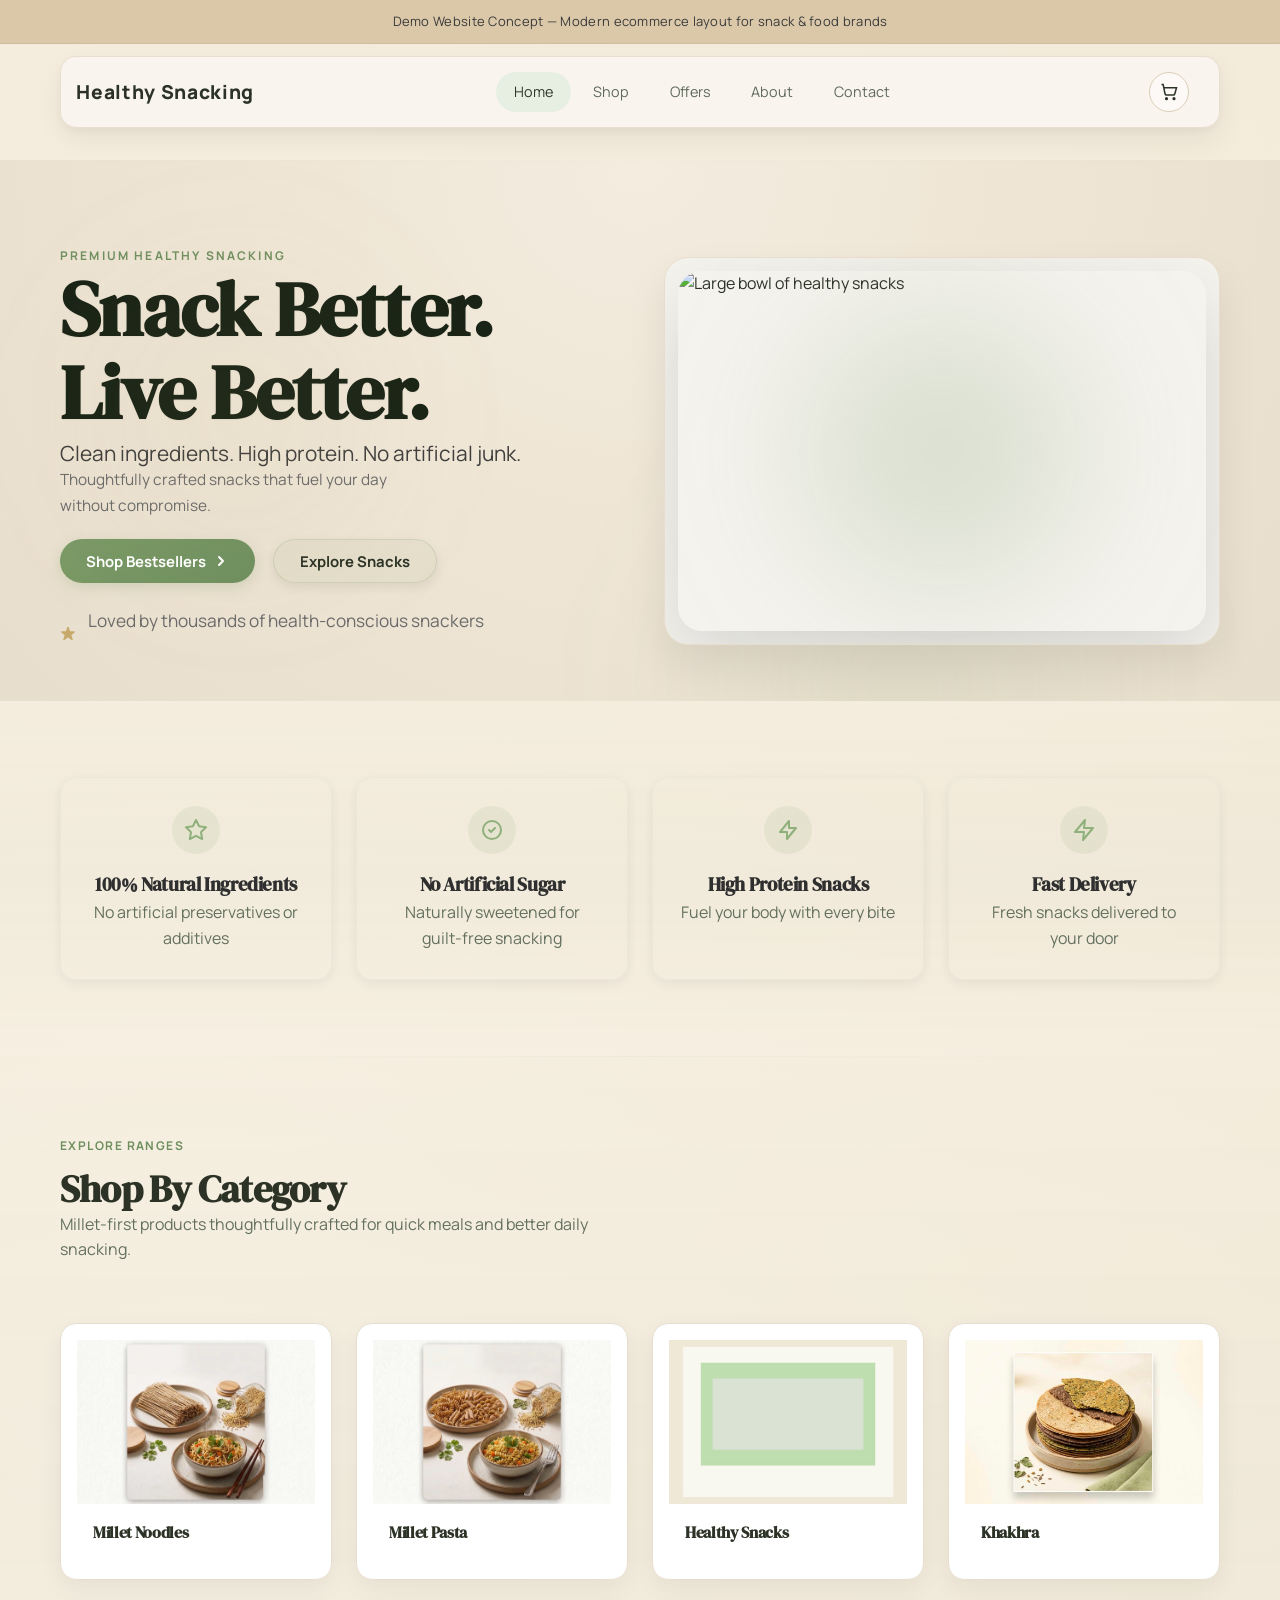
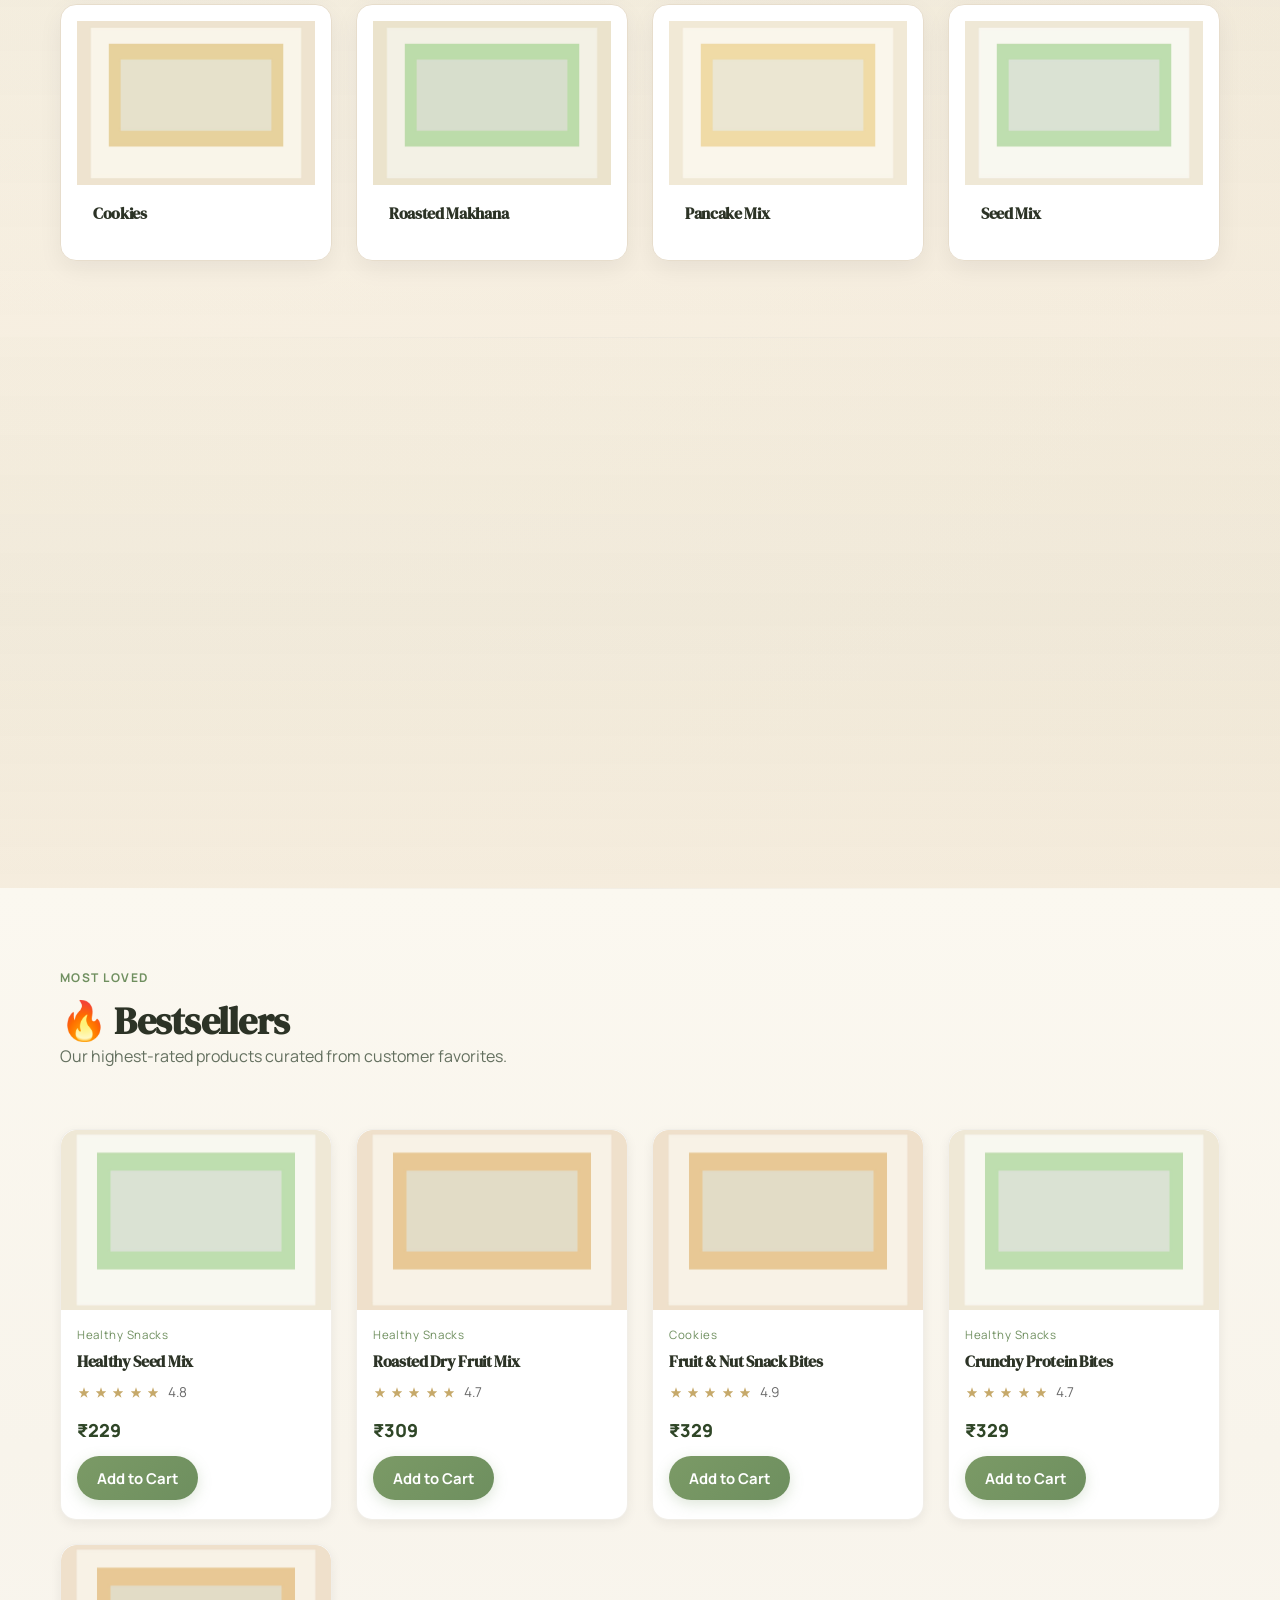
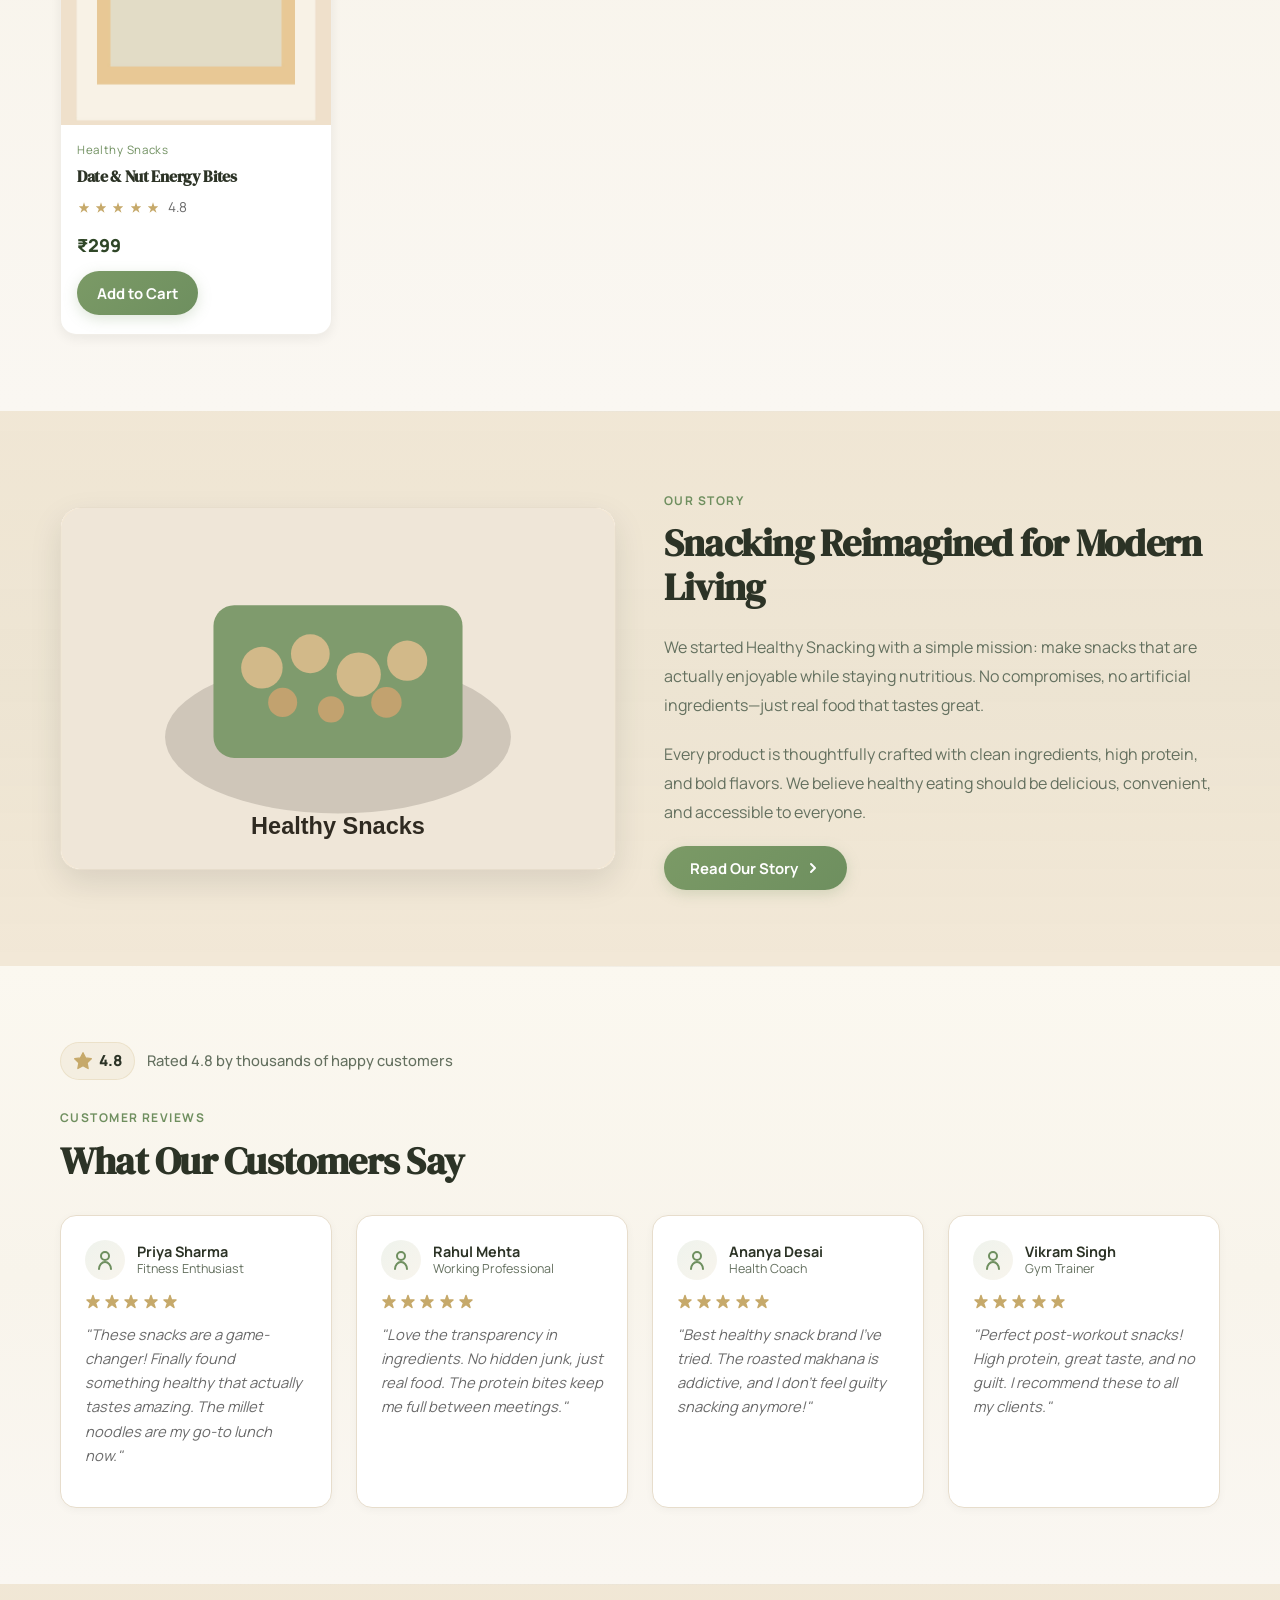
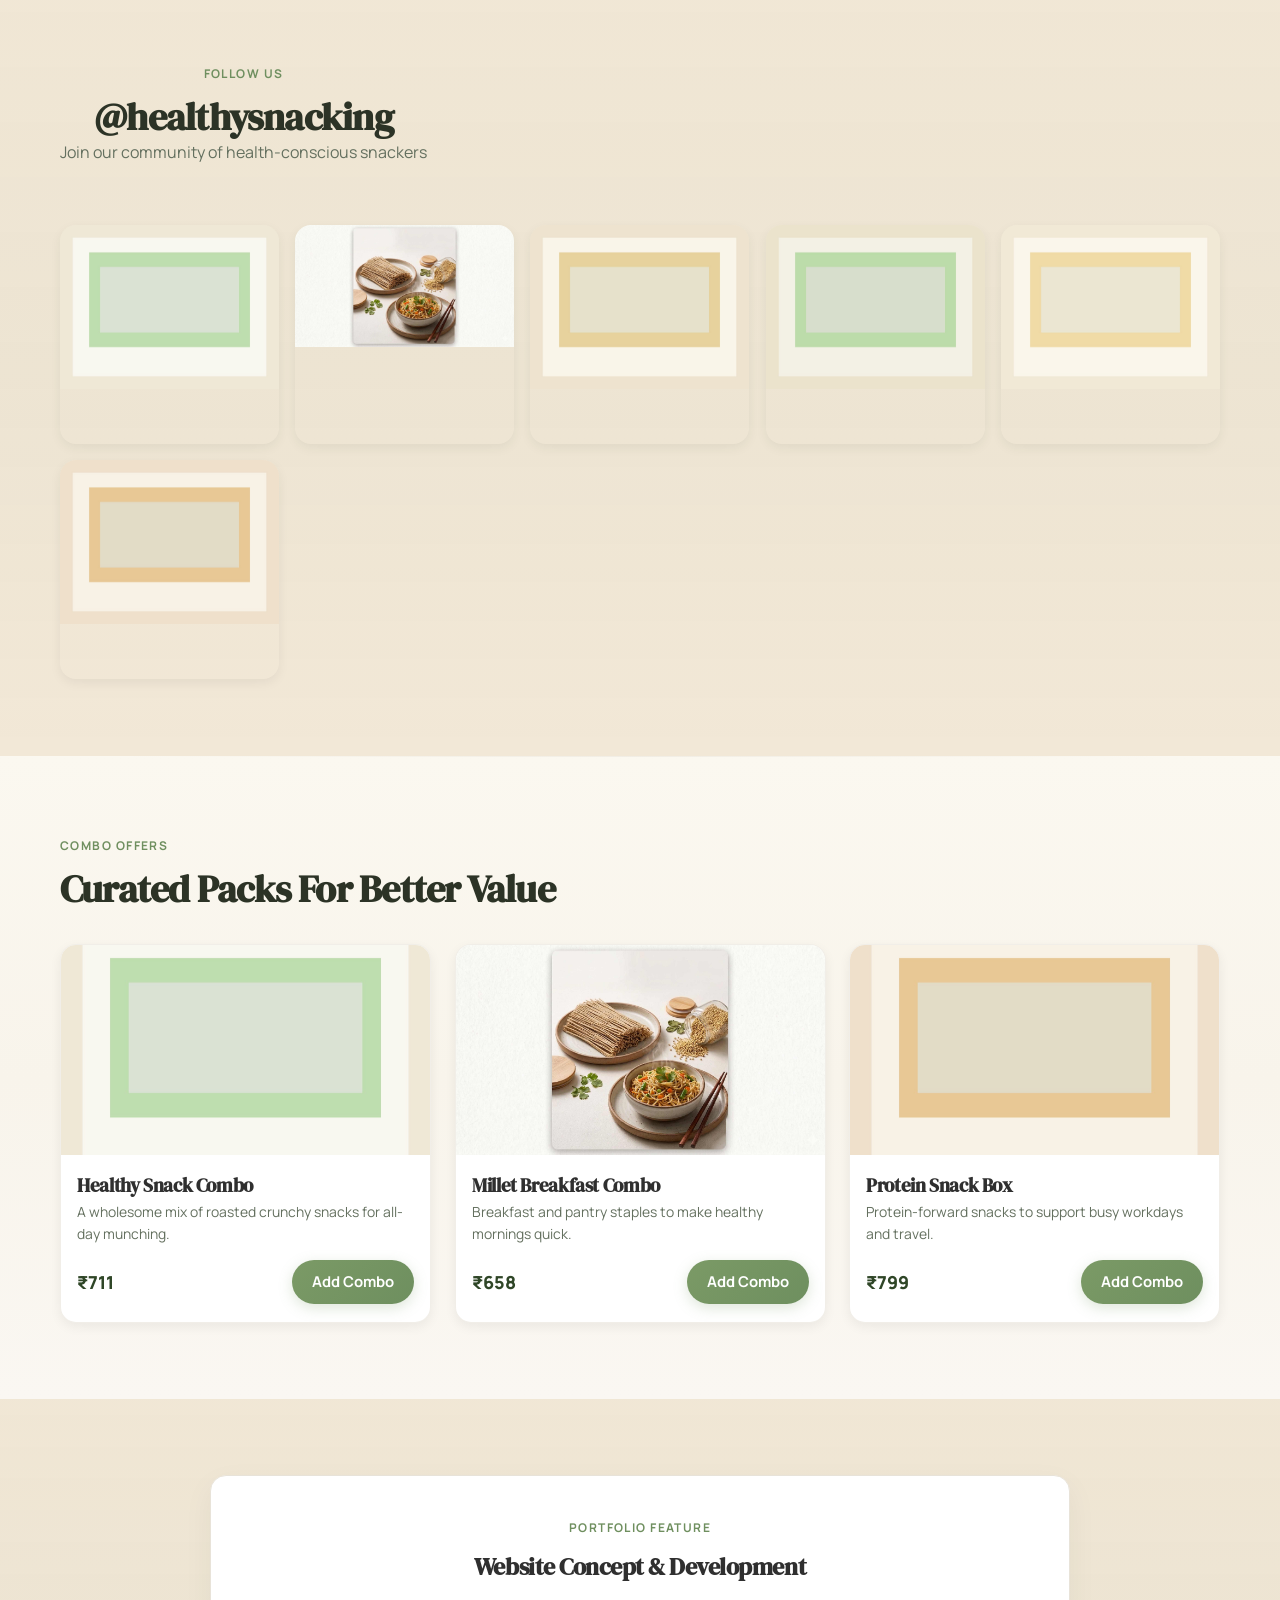
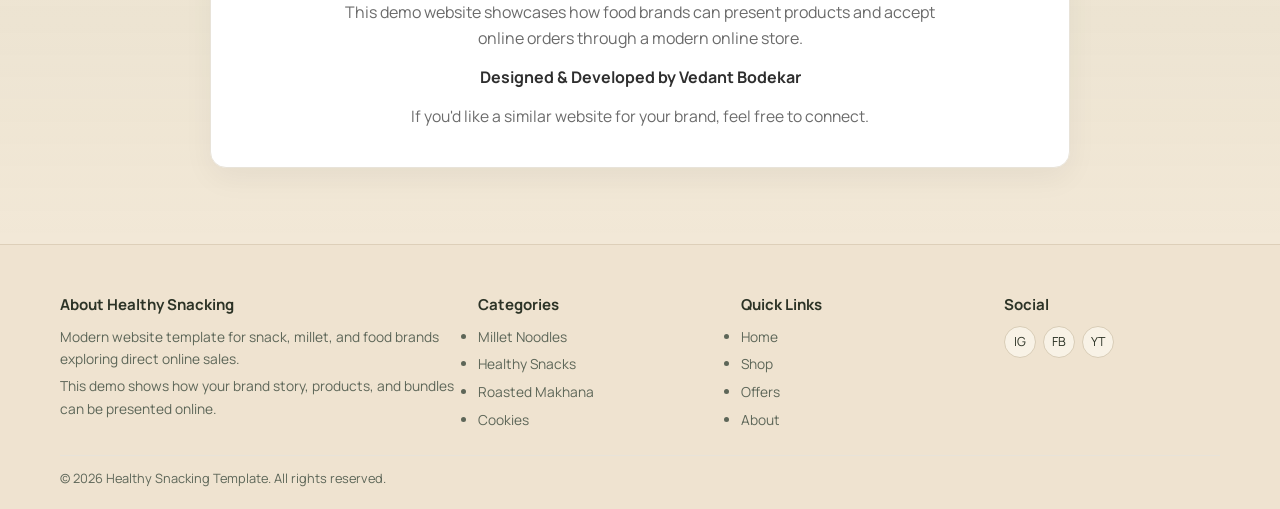
==== commit 81ea15ca: "add" ====
--- a/index.html
+++ b/index.html
@@ -249,12 +249,12 @@
     </section>
 
     <section class="section section-soft brand-story-section">
-      <div class="container story-grid reveal">
-        <div class="story-image-wrap">
+      <div class="container story-grid">
+        <div class="story-image-wrap reveal-left">
           <img src="images/about-snacks.svg" alt="Our brand story" loading="lazy" />
         </div>
 
-        <article class="story-content">
+        <article class="story-content reveal-right">
           <span class="eyebrow">Our Story</span>
           <h2>Snacking Reimagined for Modern Living</h2>
           <p>
@@ -275,76 +275,155 @@
 
     <section class="section section-cream testimonials-section">
       <div class="container reveal">
+        <div class="testimonials-trust-header">
+          <div class="trust-badge">
+            <svg width="20" height="20" viewBox="0 0 24 24" fill="none" xmlns="http://www.w3.org/2000/svg">
+              <path d="M12 2L15.09 8.26L22 9.27L17 14.14L18.18 21.02L12 17.77L5.82 21.02L7 14.14L2 9.27L8.91 8.26L12 2Z" fill="#c6a96a" stroke="#c6a96a" stroke-width="1.5" stroke-linecap="round" stroke-linejoin="round"/>
+            </svg>
+            <span class="trust-rating">4.8</span>
+          </div>
+          <p class="trust-headline">Rated 4.8 by thousands of happy customers</p>
+        </div>
+
         <div class="section-heading section-title">
           <div>
             <span class="eyebrow">Customer Reviews</span>
             <h2>What Our Customers Say</h2>
           </div>
         </div>
+
         <div class="testimonials-grid">
-          <div class="testimonial-card">
-            <div class="testimonial-rating">
-              <svg width="16" height="16" viewBox="0 0 16 16" fill="none" xmlns="http://www.w3.org/2000/svg">
-                <path d="M8 1.5L9.5 6H14L10.5 9L12 13.5L8 10.5L4 13.5L5.5 9L2 6H6.5L8 1.5Z" fill="#c6a96a" stroke="#c6a96a" stroke-width="1.5" stroke-linejoin="round"/>
-              </svg>
-              <svg width="16" height="16" viewBox="0 0 16 16" fill="none" xmlns="http://www.w3.org/2000/svg">
-                <path d="M8 1.5L9.5 6H14L10.5 9L12 13.5L8 10.5L4 13.5L5.5 9L2 6H6.5L8 1.5Z" fill="#c6a96a" stroke="#c6a96a" stroke-width="1.5" stroke-linejoin="round"/>
-              </svg>
-              <svg width="16" height="16" viewBox="0 0 16 16" fill="none" xmlns="http://www.w3.org/2000/svg">
-                <path d="M8 1.5L9.5 6H14L10.5 9L12 13.5L8 10.5L4 13.5L5.5 9L2 6H6.5L8 1.5Z" fill="#c6a96a" stroke="#c6a96a" stroke-width="1.5" stroke-linejoin="round"/>
-              </svg>
-              <svg width="16" height="16" viewBox="0 0 16 16" fill="none" xmlns="http://www.w3.org/2000/svg">
-                <path d="M8 1.5L9.5 6H14L10.5 9L12 13.5L8 10.5L4 13.5L5.5 9L2 6H6.5L8 1.5Z" fill="#c6a96a" stroke="#c6a96a" stroke-width="1.5" stroke-linejoin="round"/>
-              </svg>
-              <svg width="16" height="16" viewBox="0 0 16 16" fill="none" xmlns="http://www.w3.org/2000/svg">
-                <path d="M8 1.5L9.5 6H14L10.5 9L12 13.5L8 10.5L4 13.5L5.5 9L2 6H6.5L8 1.5Z" fill="#c6a96a" stroke="#c6a96a" stroke-width="1.5" stroke-linejoin="round"/>
-              </svg>
-            </div>
-            <p class="testimonial-text">"These snacks are a game-changer! Finally found something healthy that actually tastes amazing. The millet noodles are my go-to lunch now."</p>
-            <p class="testimonial-author">— Priya Sharma</p>
-          </div>
-          <div class="testimonial-card">
-            <div class="testimonial-rating">
-              <svg width="16" height="16" viewBox="0 0 16 16" fill="none" xmlns="http://www.w3.org/2000/svg">
-                <path d="M8 1.5L9.5 6H14L10.5 9L12 13.5L8 10.5L4 13.5L5.5 9L2 6H6.5L8 1.5Z" fill="#c6a96a" stroke="#c6a96a" stroke-width="1.5" stroke-linejoin="round"/>
-              </svg>
-              <svg width="16" height="16" viewBox="0 0 16 16" fill="none" xmlns="http://www.w3.org/2000/svg">
-                <path d="M8 1.5L9.5 6H14L10.5 9L12 13.5L8 10.5L4 13.5L5.5 9L2 6H6.5L8 1.5Z" fill="#c6a96a" stroke="#c6a96a" stroke-width="1.5" stroke-linejoin="round"/>
-              </svg>
-              <svg width="16" height="16" viewBox="0 0 16 16" fill="none" xmlns="http://www.w3.org/2000/svg">
-                <path d="M8 1.5L9.5 6H14L10.5 9L12 13.5L8 10.5L4 13.5L5.5 9L2 6H6.5L8 1.5Z" fill="#c6a96a" stroke="#c6a96a" stroke-width="1.5" stroke-linejoin="round"/>
-              </svg>
-              <svg width="16" height="16" viewBox="0 0 16 16" fill="none" xmlns="http://www.w3.org/2000/svg">
-                <path d="M8 1.5L9.5 6H14L10.5 9L12 13.5L8 10.5L4 13.5L5.5 9L2 6H6.5L8 1.5Z" fill="#c6a96a" stroke="#c6a96a" stroke-width="1.5" stroke-linejoin="round"/>
-              </svg>
-              <svg width="16" height="16" viewBox="0 0 16 16" fill="none" xmlns="http://www.w3.org/2000/svg">
-                <path d="M8 1.5L9.5 6H14L10.5 9L12 13.5L8 10.5L4 13.5L5.5 9L2 6H6.5L8 1.5Z" fill="#c6a96a" stroke="#c6a96a" stroke-width="1.5" stroke-linejoin="round"/>
-              </svg>
-            </div>
-            <p class="testimonial-text">"Love the transparency in ingredients. No hidden junk, just real food. The protein bites keep me full between meetings."</p>
-            <p class="testimonial-author">— Rahul Mehta</p>
-          </div>
-          <div class="testimonial-card">
-            <div class="testimonial-rating">
-              <svg width="16" height="16" viewBox="0 0 16 16" fill="none" xmlns="http://www.w3.org/2000/svg">
-                <path d="M8 1.5L9.5 6H14L10.5 9L12 13.5L8 10.5L4 13.5L5.5 9L2 6H6.5L8 1.5Z" fill="#c6a96a" stroke="#c6a96a" stroke-width="1.5" stroke-linejoin="round"/>
-              </svg>
-              <svg width="16" height="16" viewBox="0 0 16 16" fill="none" xmlns="http://www.w3.org/2000/svg">
-                <path d="M8 1.5L9.5 6H14L10.5 9L12 13.5L8 10.5L4 13.5L5.5 9L2 6H6.5L8 1.5Z" fill="#c6a96a" stroke="#c6a96a" stroke-width="1.5" stroke-linejoin="round"/>
-              </svg>
-              <svg width="16" height="16" viewBox="0 0 16 16" fill="none" xmlns="http://www.w3.org/2000/svg">
-                <path d="M8 1.5L9.5 6H14L10.5 9L12 13.5L8 10.5L4 13.5L5.5 9L2 6H6.5L8 1.5Z" fill="#c6a96a" stroke="#c6a96a" stroke-width="1.5" stroke-linejoin="round"/>
-              </svg>
-              <svg width="16" height="16" viewBox="0 0 16 16" fill="none" xmlns="http://www.w3.org/2000/svg">
-                <path d="M8 1.5L9.5 6H14L10.5 9L12 13.5L8 10.5L4 13.5L5.5 9L2 6H6.5L8 1.5Z" fill="#c6a96a" stroke="#c6a96a" stroke-width="1.5" stroke-linejoin="round"/>
-              </svg>
-              <svg width="16" height="16" viewBox="0 0 16 16" fill="none" xmlns="http://www.w3.org/2000/svg">
-                <path d="M8 1.5L9.5 6H14L10.5 9L12 13.5L8 10.5L4 13.5L5.5 9L2 6H6.5L8 1.5Z" fill="#c6a96a" stroke="#c6a96a" stroke-width="1.5" stroke-linejoin="round"/>
-              </svg>
-            </div>
-            <p class="testimonial-text">"Best healthy snack brand I've tried. The roasted makhana is addictive, and I don't feel guilty snacking anymore!"</p>
-            <p class="testimonial-author">— Ananya Desai</p>
-          </div>
+            <div class="testimonial-card reveal">
+              <div class="testimonial-header">
+                <div class="testimonial-avatar">
+                  <svg width="24" height="24" viewBox="0 0 24 24" fill="none" xmlns="http://www.w3.org/2000/svg">
+                    <circle cx="12" cy="8" r="4" stroke="currentColor" stroke-width="2"/>
+                    <path d="M6 21C6 17.134 8.686 14 12 14C15.314 14 18 17.134 18 21" stroke="currentColor" stroke-width="2" stroke-linecap="round"/>
+                  </svg>
+                </div>
+                <div class="testimonial-meta">
+                  <p class="testimonial-author">Priya Sharma</p>
+                  <p class="testimonial-role">Fitness Enthusiast</p>
+                </div>
+              </div>
+              <div class="testimonial-rating">
+                <svg width="16" height="16" viewBox="0 0 16 16" fill="none" xmlns="http://www.w3.org/2000/svg">
+                  <path d="M8 1.5L9.5 6H14L10.5 9L12 13.5L8 10.5L4 13.5L5.5 9L2 6H6.5L8 1.5Z" fill="#c6a96a" stroke="#c6a96a" stroke-width="1.5" stroke-linejoin="round"/>
+                </svg>
+                <svg width="16" height="16" viewBox="0 0 16 16" fill="none" xmlns="http://www.w3.org/2000/svg">
+                  <path d="M8 1.5L9.5 6H14L10.5 9L12 13.5L8 10.5L4 13.5L5.5 9L2 6H6.5L8 1.5Z" fill="#c6a96a" stroke="#c6a96a" stroke-width="1.5" stroke-linejoin="round"/>
+                </svg>
+                <svg width="16" height="16" viewBox="0 0 16 16" fill="none" xmlns="http://www.w3.org/2000/svg">
+                  <path d="M8 1.5L9.5 6H14L10.5 9L12 13.5L8 10.5L4 13.5L5.5 9L2 6H6.5L8 1.5Z" fill="#c6a96a" stroke="#c6a96a" stroke-width="1.5" stroke-linejoin="round"/>
+                </svg>
+                <svg width="16" height="16" viewBox="0 0 16 16" fill="none" xmlns="http://www.w3.org/2000/svg">
+                  <path d="M8 1.5L9.5 6H14L10.5 9L12 13.5L8 10.5L4 13.5L5.5 9L2 6H6.5L8 1.5Z" fill="#c6a96a" stroke="#c6a96a" stroke-width="1.5" stroke-linejoin="round"/>
+                </svg>
+                <svg width="16" height="16" viewBox="0 0 16 16" fill="none" xmlns="http://www.w3.org/2000/svg">
+                  <path d="M8 1.5L9.5 6H14L10.5 9L12 13.5L8 10.5L4 13.5L5.5 9L2 6H6.5L8 1.5Z" fill="#c6a96a" stroke="#c6a96a" stroke-width="1.5" stroke-linejoin="round"/>
+                </svg>
+              </div>
+              <p class="testimonial-text">"These snacks are a game-changer! Finally found something healthy that actually tastes amazing. The millet noodles are my go-to lunch now."</p>
+            </div>
+
+            <div class="testimonial-card reveal">
+              <div class="testimonial-header">
+                <div class="testimonial-avatar">
+                  <svg width="24" height="24" viewBox="0 0 24 24" fill="none" xmlns="http://www.w3.org/2000/svg">
+                    <circle cx="12" cy="8" r="4" stroke="currentColor" stroke-width="2"/>
+                    <path d="M6 21C6 17.134 8.686 14 12 14C15.314 14 18 17.134 18 21" stroke="currentColor" stroke-width="2" stroke-linecap="round"/>
+                  </svg>
+                </div>
+                <div class="testimonial-meta">
+                  <p class="testimonial-author">Rahul Mehta</p>
+                  <p class="testimonial-role">Working Professional</p>
+                </div>
+              </div>
+              <div class="testimonial-rating">
+                <svg width="16" height="16" viewBox="0 0 16 16" fill="none" xmlns="http://www.w3.org/2000/svg">
+                  <path d="M8 1.5L9.5 6H14L10.5 9L12 13.5L8 10.5L4 13.5L5.5 9L2 6H6.5L8 1.5Z" fill="#c6a96a" stroke="#c6a96a" stroke-width="1.5" stroke-linejoin="round"/>
+                </svg>
+                <svg width="16" height="16" viewBox="0 0 16 16" fill="none" xmlns="http://www.w3.org/2000/svg">
+                  <path d="M8 1.5L9.5 6H14L10.5 9L12 13.5L8 10.5L4 13.5L5.5 9L2 6H6.5L8 1.5Z" fill="#c6a96a" stroke="#c6a96a" stroke-width="1.5" stroke-linejoin="round"/>
+                </svg>
+                <svg width="16" height="16" viewBox="0 0 16 16" fill="none" xmlns="http://www.w3.org/2000/svg">
+                  <path d="M8 1.5L9.5 6H14L10.5 9L12 13.5L8 10.5L4 13.5L5.5 9L2 6H6.5L8 1.5Z" fill="#c6a96a" stroke="#c6a96a" stroke-width="1.5" stroke-linejoin="round"/>
+                </svg>
+                <svg width="16" height="16" viewBox="0 0 16 16" fill="none" xmlns="http://www.w3.org/2000/svg">
+                  <path d="M8 1.5L9.5 6H14L10.5 9L12 13.5L8 10.5L4 13.5L5.5 9L2 6H6.5L8 1.5Z" fill="#c6a96a" stroke="#c6a96a" stroke-width="1.5" stroke-linejoin="round"/>
+                </svg>
+                <svg width="16" height="16" viewBox="0 0 16 16" fill="none" xmlns="http://www.w3.org/2000/svg">
+                  <path d="M8 1.5L9.5 6H14L10.5 9L12 13.5L8 10.5L4 13.5L5.5 9L2 6H6.5L8 1.5Z" fill="#c6a96a" stroke="#c6a96a" stroke-width="1.5" stroke-linejoin="round"/>
+                </svg>
+              </div>
+              <p class="testimonial-text">"Love the transparency in ingredients. No hidden junk, just real food. The protein bites keep me full between meetings."</p>
+            </div>
+
+            <div class="testimonial-card reveal">
+              <div class="testimonial-header">
+                <div class="testimonial-avatar">
+                  <svg width="24" height="24" viewBox="0 0 24 24" fill="none" xmlns="http://www.w3.org/2000/svg">
+                    <circle cx="12" cy="8" r="4" stroke="currentColor" stroke-width="2"/>
+                    <path d="M6 21C6 17.134 8.686 14 12 14C15.314 14 18 17.134 18 21" stroke="currentColor" stroke-width="2" stroke-linecap="round"/>
+                  </svg>
+                </div>
+                <div class="testimonial-meta">
+                  <p class="testimonial-author">Ananya Desai</p>
+                  <p class="testimonial-role">Health Coach</p>
+                </div>
+              </div>
+              <div class="testimonial-rating">
+                <svg width="16" height="16" viewBox="0 0 16 16" fill="none" xmlns="http://www.w3.org/2000/svg">
+                  <path d="M8 1.5L9.5 6H14L10.5 9L12 13.5L8 10.5L4 13.5L5.5 9L2 6H6.5L8 1.5Z" fill="#c6a96a" stroke="#c6a96a" stroke-width="1.5" stroke-linejoin="round"/>
+                </svg>
+                <svg width="16" height="16" viewBox="0 0 16 16" fill="none" xmlns="http://www.w3.org/2000/svg">
+                  <path d="M8 1.5L9.5 6H14L10.5 9L12 13.5L8 10.5L4 13.5L5.5 9L2 6H6.5L8 1.5Z" fill="#c6a96a" stroke="#c6a96a" stroke-width="1.5" stroke-linejoin="round"/>
+                </svg>
+                <svg width="16" height="16" viewBox="0 0 16 16" fill="none" xmlns="http://www.w3.org/2000/svg">
+                  <path d="M8 1.5L9.5 6H14L10.5 9L12 13.5L8 10.5L4 13.5L5.5 9L2 6H6.5L8 1.5Z" fill="#c6a96a" stroke="#c6a96a" stroke-width="1.5" stroke-linejoin="round"/>
+                </svg>
+                <svg width="16" height="16" viewBox="0 0 16 16" fill="none" xmlns="http://www.w3.org/2000/svg">
+                  <path d="M8 1.5L9.5 6H14L10.5 9L12 13.5L8 10.5L4 13.5L5.5 9L2 6H6.5L8 1.5Z" fill="#c6a96a" stroke="#c6a96a" stroke-width="1.5" stroke-linejoin="round"/>
+                </svg>
+                <svg width="16" height="16" viewBox="0 0 16 16" fill="none" xmlns="http://www.w3.org/2000/svg">
+                  <path d="M8 1.5L9.5 6H14L10.5 9L12 13.5L8 10.5L4 13.5L5.5 9L2 6H6.5L8 1.5Z" fill="#c6a96a" stroke="#c6a96a" stroke-width="1.5" stroke-linejoin="round"/>
+                </svg>
+              </div>
+              <p class="testimonial-text">"Best healthy snack brand I've tried. The roasted makhana is addictive, and I don't feel guilty snacking anymore!"</p>
+            </div>
+
+            <div class="testimonial-card reveal">
+              <div class="testimonial-header">
+                <div class="testimonial-avatar">
+                  <svg width="24" height="24" viewBox="0 0 24 24" fill="none" xmlns="http://www.w3.org/2000/svg">
+                    <circle cx="12" cy="8" r="4" stroke="currentColor" stroke-width="2"/>
+                    <path d="M6 21C6 17.134 8.686 14 12 14C15.314 14 18 17.134 18 21" stroke="currentColor" stroke-width="2" stroke-linecap="round"/>
+                  </svg>
+                </div>
+                <div class="testimonial-meta">
+                  <p class="testimonial-author">Vikram Singh</p>
+                  <p class="testimonial-role">Gym Trainer</p>
+                </div>
+              </div>
+              <div class="testimonial-rating">
+                <svg width="16" height="16" viewBox="0 0 16 16" fill="none" xmlns="http://www.w3.org/2000/svg">
+                  <path d="M8 1.5L9.5 6H14L10.5 9L12 13.5L8 10.5L4 13.5L5.5 9L2 6H6.5L8 1.5Z" fill="#c6a96a" stroke="#c6a96a" stroke-width="1.5" stroke-linejoin="round"/>
+                </svg>
+                <svg width="16" height="16" viewBox="0 0 16 16" fill="none" xmlns="http://www.w3.org/2000/svg">
+                  <path d="M8 1.5L9.5 6H14L10.5 9L12 13.5L8 10.5L4 13.5L5.5 9L2 6H6.5L8 1.5Z" fill="#c6a96a" stroke="#c6a96a" stroke-width="1.5" stroke-linejoin="round"/>
+                </svg>
+                <svg width="16" height="16" viewBox="0 0 16 16" fill="none" xmlns="http://www.w3.org/2000/svg">
+                  <path d="M8 1.5L9.5 6H14L10.5 9L12 13.5L8 10.5L4 13.5L5.5 9L2 6H6.5L8 1.5Z" fill="#c6a96a" stroke="#c6a96a" stroke-width="1.5" stroke-linejoin="round"/>
+                </svg>
+                <svg width="16" height="16" viewBox="0 0 16 16" fill="none" xmlns="http://www.w3.org/2000/svg">
+                  <path d="M8 1.5L9.5 6H14L10.5 9L12 13.5L8 10.5L4 13.5L5.5 9L2 6H6.5L8 1.5Z" fill="#c6a96a" stroke="#c6a96a" stroke-width="1.5" stroke-linejoin="round"/>
+                </svg>
+                <svg width="16" height="16" viewBox="0 0 16 16" fill="none" xmlns="http://www.w3.org/2000/svg">
+                  <path d="M8 1.5L9.5 6H14L10.5 9L12 13.5L8 10.5L4 13.5L5.5 9L2 6H6.5L8 1.5Z" fill="#c6a96a" stroke="#c6a96a" stroke-width="1.5" stroke-linejoin="round"/>
+                </svg>
+              </div>
+              <p class="testimonial-text">"Perfect post-workout snacks! High protein, great taste, and no guilt. I recommend these to all my clients."</p>
+            </div>
         </div>
       </div>
     </section>
--- a/css/style.css
+++ b/css/style.css
@@ -1257,3 +1257,468 @@
 .text-center .section-heading > div {
   text-align: center;
 }
+
+/* ============================= */
+/* PREMIUM V2 - MOTION & POLISH */
+/* ============================= */
+
+/* --- Testimonials Grid Layout --- */
+.testimonials-grid {
+  display: grid;
+  grid-template-columns: repeat(4, 1fr);
+  gap: 1.5rem;
+}
+
+.testimonials-trust-header {
+  display: flex;
+  align-items: center;
+  gap: 0.75rem;
+  margin-bottom: 1.5rem;
+}
+
+.trust-badge {
+  display: flex;
+  align-items: center;
+  gap: 0.35rem;
+  background: rgba(198, 169, 106, 0.1);
+  padding: 0.35rem 0.75rem;
+  border-radius: 999px;
+  border: 1px solid rgba(198, 169, 106, 0.2);
+}
+
+.trust-rating {
+  font-weight: 800;
+  font-size: 0.95rem;
+  color: var(--premium-text);
+}
+
+.trust-headline {
+  font-size: 0.92rem;
+  color: var(--premium-muted);
+  font-weight: 500;
+}
+
+.testimonial-card {
+  background: #fff;
+  border: 1px solid var(--premium-border);
+  border-radius: 16px;
+  padding: 1.5rem;
+  box-shadow: 0 2px 8px rgba(0, 0, 0, 0.04);
+  transition: transform 0.3s cubic-bezier(0.4, 0, 0.2, 1), box-shadow 0.3s cubic-bezier(0.4, 0, 0.2, 1), border-color 0.3s ease;
+  position: relative;
+  overflow: hidden;
+}
+
+.testimonial-card::before {
+  content: '';
+  position: absolute;
+  left: 0;
+  top: 0;
+  bottom: 0;
+  width: 3px;
+  background: transparent;
+  border-radius: 0 3px 3px 0;
+  transition: background 0.3s ease;
+}
+
+.testimonial-card:hover {
+  transform: translateY(-5px);
+  box-shadow: 0 12px 28px rgba(0, 0, 0, 0.09);
+  border-color: rgba(123, 154, 102, 0.25);
+}
+
+.testimonial-card:hover::before {
+  background: var(--green);
+}
+
+.testimonial-header {
+  display: flex;
+  align-items: center;
+  gap: 0.75rem;
+  margin-bottom: 0.85rem;
+}
+
+.testimonial-avatar {
+  width: 40px;
+  height: 40px;
+  border-radius: 50%;
+  background: linear-gradient(135deg, rgba(123, 154, 102, 0.12), rgba(198, 169, 106, 0.12));
+  display: grid;
+  place-items: center;
+  color: var(--green-dark);
+  flex-shrink: 0;
+}
+
+.testimonial-meta {
+  display: flex;
+  flex-direction: column;
+  gap: 0.1rem;
+}
+
+.testimonial-author {
+  font-weight: 700;
+  font-size: 0.9rem;
+  color: var(--premium-text);
+  line-height: 1.2;
+}
+
+.testimonial-role {
+  font-size: 0.78rem;
+  color: var(--premium-muted);
+  line-height: 1.2;
+}
+
+.testimonial-rating {
+  display: flex;
+  gap: 0.2rem;
+  margin-bottom: 0.75rem;
+}
+
+.testimonial-text {
+  font-size: 0.92rem;
+  line-height: 1.65;
+  color: var(--text-muted);
+  font-style: italic;
+}
+
+/* --- Enhanced Micro-Interactions --- */
+
+/* Product card glow border */
+.product-card {
+  transition: transform 0.28s cubic-bezier(0.4, 0, 0.2, 1), box-shadow 0.28s cubic-bezier(0.4, 0, 0.2, 1), border-color 0.28s ease;
+}
+
+.product-card:hover {
+  border-color: rgba(123, 154, 102, 0.3);
+  box-shadow: 0 16px 36px rgba(123, 154, 102, 0.1), 0 4px 12px rgba(0, 0, 0, 0.06);
+}
+
+/* Category card image overlay */
+.category-card {
+  position: relative;
+}
+
+.category-card img {
+  transition: transform 0.4s cubic-bezier(0.4, 0, 0.2, 1), filter 0.4s ease;
+}
+
+.category-card:hover img {
+  transform: scale(1.06);
+  filter: brightness(1.04);
+}
+
+/* Button premium hover */
+.btn-primary {
+  background: linear-gradient(135deg, #7B9A66 0%, #6E8F5F 100%);
+  box-shadow: 0 4px 14px rgba(123, 154, 102, 0.25);
+  position: relative;
+  overflow: hidden;
+}
+
+.btn-primary::after {
+  content: '';
+  position: absolute;
+  inset: 0;
+  background: linear-gradient(135deg, rgba(255,255,255,0.12) 0%, transparent 60%);
+  opacity: 0;
+  transition: opacity 0.3s ease;
+}
+
+.btn-primary:hover::after {
+  opacity: 1;
+}
+
+.btn-primary:hover {
+  box-shadow: 0 8px 24px rgba(123, 154, 102, 0.35);
+  transform: translateY(-2px) scale(1.02);
+}
+
+.btn-secondary:hover {
+  transform: translateY(-2px) scale(1.01);
+}
+
+/* Benefit trust icon pulse */
+.benefit-trust-card:hover .benefit-trust-icon {
+  transform: scale(1.12);
+  box-shadow: 0 0 0 6px rgba(123, 154, 102, 0.08);
+}
+
+.benefit-trust-icon {
+  transition: transform 0.3s cubic-bezier(0.4, 0, 0.2, 1), box-shadow 0.3s ease, background 0.3s ease;
+}
+
+/* Instagram overlay on hover */
+.instagram-item::after {
+  content: '';
+  position: absolute;
+  inset: 0;
+  background: linear-gradient(180deg, transparent 40%, rgba(0, 0, 0, 0.25) 100%);
+  opacity: 0;
+  transition: opacity 0.3s ease;
+  border-radius: inherit;
+  pointer-events: none;
+}
+
+.instagram-item:hover::after {
+  opacity: 1;
+}
+
+.instagram-item:hover {
+  transform: translateY(-3px);
+}
+
+/* --- Hero Section V2 --- */
+
+/* Secondary radial glow on left */
+.hero::after {
+  content: '';
+  position: absolute;
+  bottom: 20%;
+  left: 5%;
+  width: 350px;
+  height: 350px;
+  background: radial-gradient(circle, rgba(198, 169, 106, 0.1) 0%, transparent 70%);
+  border-radius: 50%;
+  filter: blur(80px);
+  pointer-events: none;
+  z-index: 0;
+}
+
+/* Floating decorative animation */
+@keyframes floatGentle {
+  0%, 100% { transform: translateY(0) rotate(0deg); }
+  33% { transform: translateY(-8px) rotate(1deg); }
+  66% { transform: translateY(-4px) rotate(-0.5deg); }
+}
+
+.hero-image-box {
+  animation: none;
+}
+
+@media (min-width: 1024px) {
+  .hero-image-box {
+    animation: floatGentle 6s ease-in-out infinite;
+  }
+}
+
+/* Headline contrast boost */
+.hero-copy h1,
+.home-premium-top .hero-copy h1 {
+  color: #1a2416;
+  text-shadow: 0 1px 2px rgba(0, 0, 0, 0.04);
+}
+
+/* --- Navbar Scroll Refinement --- */
+.site-header .nav-shell {
+  transition: transform 0.35s cubic-bezier(0.4, 0, 0.2, 1), box-shadow 0.35s ease, background 0.35s ease, padding 0.35s ease, border-radius 0.35s ease;
+}
+
+.site-header.is-scrolled .nav-shell {
+  transform: scale(0.985) translateY(-1px);
+  border-radius: 14px;
+  background: rgba(250, 247, 242, 0.92);
+  box-shadow: 0 12px 32px rgba(21, 24, 18, 0.12), 0 2px 6px rgba(0, 0, 0, 0.04);
+}
+
+/* --- Section Depth V2 --- */
+.section {
+  position: relative;
+}
+
+.section + .section::before {
+  content: '';
+  position: absolute;
+  top: 0;
+  left: 10%;
+  right: 10%;
+  height: 1px;
+  background: linear-gradient(90deg, transparent, rgba(232, 227, 217, 0.5), transparent);
+  pointer-events: none;
+}
+
+.section-cream {
+  background: linear-gradient(180deg, #FBF8F0 0%, #F8F4EB 50%, #FAF7F2 100%);
+}
+
+.section-soft {
+  background: linear-gradient(180deg, rgba(123, 154, 102, 0.01) 0%, rgba(123, 154, 102, 0.04) 50%, transparent 100%);
+}
+
+/* --- Premium Scroll Animations V2 --- */
+.reveal {
+  opacity: 0;
+  transform: translateY(22px);
+  transition: opacity 0.55s cubic-bezier(0.4, 0, 0.2, 1), transform 0.55s cubic-bezier(0.4, 0, 0.2, 1);
+  transition-delay: var(--reveal-delay, 0ms);
+  will-change: opacity, transform;
+}
+
+.reveal.active,
+.reveal.show {
+  opacity: 1;
+  transform: translateY(0);
+}
+
+/* Fade-in variant (no vertical movement) */
+.reveal-fade {
+  opacity: 0;
+  transition: opacity 0.5s ease;
+  transition-delay: var(--reveal-delay, 0ms);
+}
+
+.reveal-fade.active,
+.reveal-fade.show {
+  opacity: 1;
+}
+
+/* Slide-left variant */
+.reveal-left {
+  opacity: 0;
+  transform: translateX(-20px);
+  transition: opacity 0.55s cubic-bezier(0.4, 0, 0.2, 1), transform 0.55s cubic-bezier(0.4, 0, 0.2, 1);
+  transition-delay: var(--reveal-delay, 0ms);
+}
+
+.reveal-left.active,
+.reveal-left.show {
+  opacity: 1;
+  transform: translateX(0);
+}
+
+/* Slide-right variant */
+.reveal-right {
+  opacity: 0;
+  transform: translateX(20px);
+  transition: opacity 0.55s cubic-bezier(0.4, 0, 0.2, 1), transform 0.55s cubic-bezier(0.4, 0, 0.2, 1);
+  transition-delay: var(--reveal-delay, 0ms);
+}
+
+.reveal-right.active,
+.reveal-right.show {
+  opacity: 1;
+  transform: translateX(0);
+}
+
+/* Scale-up variant */
+.reveal-scale {
+  opacity: 0;
+  transform: scale(0.95);
+  transition: opacity 0.5s ease, transform 0.5s cubic-bezier(0.4, 0, 0.2, 1);
+  transition-delay: var(--reveal-delay, 0ms);
+}
+
+.reveal-scale.active,
+.reveal-scale.show {
+  opacity: 1;
+  transform: scale(1);
+}
+
+/* --- Combo / Offer Cards Polish --- */
+.combo-card,
+.offer-card {
+  transition: transform 0.28s cubic-bezier(0.4, 0, 0.2, 1), box-shadow 0.28s cubic-bezier(0.4, 0, 0.2, 1), border-color 0.28s ease;
+}
+
+.combo-card:hover,
+.offer-card:hover {
+  border-color: rgba(123, 154, 102, 0.25);
+}
+
+/* --- Feature Card Interaction --- */
+.features-section .feature-card {
+  transition: transform 0.28s cubic-bezier(0.4, 0, 0.2, 1), box-shadow 0.28s cubic-bezier(0.4, 0, 0.2, 1), border-color 0.28s ease;
+}
+
+.features-section .feature-card:hover {
+  transform: translateY(-4px);
+  box-shadow: 0 12px 28px rgba(0, 0, 0, 0.08);
+  border-color: rgba(123, 154, 102, 0.18);
+}
+
+.features-section .feature-icon {
+  transition: transform 0.3s ease, background 0.3s ease;
+}
+
+.features-section .feature-card:hover .feature-icon {
+  transform: scale(1.1);
+  background: rgba(123, 154, 102, 0.15);
+}
+
+/* --- Story Section Polish --- */
+.story-image-wrap img {
+  transition: transform 0.5s cubic-bezier(0.4, 0, 0.2, 1);
+}
+
+.story-image-wrap:hover img {
+  transform: scale(1.03);
+}
+
+/* --- Footer Subtle Hover --- */
+.footer-socials a {
+  transition: all 0.25s cubic-bezier(0.4, 0, 0.2, 1);
+}
+
+.footer-socials a:hover {
+  transform: translateY(-2px);
+  box-shadow: 0 4px 12px rgba(0, 0, 0, 0.1);
+}
+
+/* --- Responsive: Testimonials Grid --- */
+@media (max-width: 1024px) {
+  .testimonials-grid {
+    grid-template-columns: repeat(2, 1fr);
+  }
+}
+
+@media (max-width: 768px) {
+  .testimonials-grid {
+    grid-template-columns: 1fr;
+    gap: 1rem;
+  }
+
+  .testimonial-card {
+    padding: 1.25rem;
+  }
+
+  .testimonials-trust-header {
+    flex-direction: column;
+    align-items: flex-start;
+    gap: 0.5rem;
+  }
+
+  /* Mobile button touch targets */
+  .btn {
+    min-height: 48px;
+  }
+
+  /* Mobile card breathing room */
+  .product-grid,
+  .category-grid,
+  .combo-grid {
+    gap: 16px;
+  }
+
+  /* Disable floating animation on mobile */
+  .hero-image-box {
+    animation: none !important;
+  }
+
+  /* Hero text readability */
+  .hero-copy h1 {
+    letter-spacing: -0.01em;
+  }
+}
+
+@media (max-width: 480px) {
+  .testimonials-grid {
+    gap: 0.85rem;
+  }
+
+  .testimonial-card {
+    padding: 1.1rem;
+  }
+
+  .testimonial-text {
+    font-size: 0.88rem;
+  }
+}
